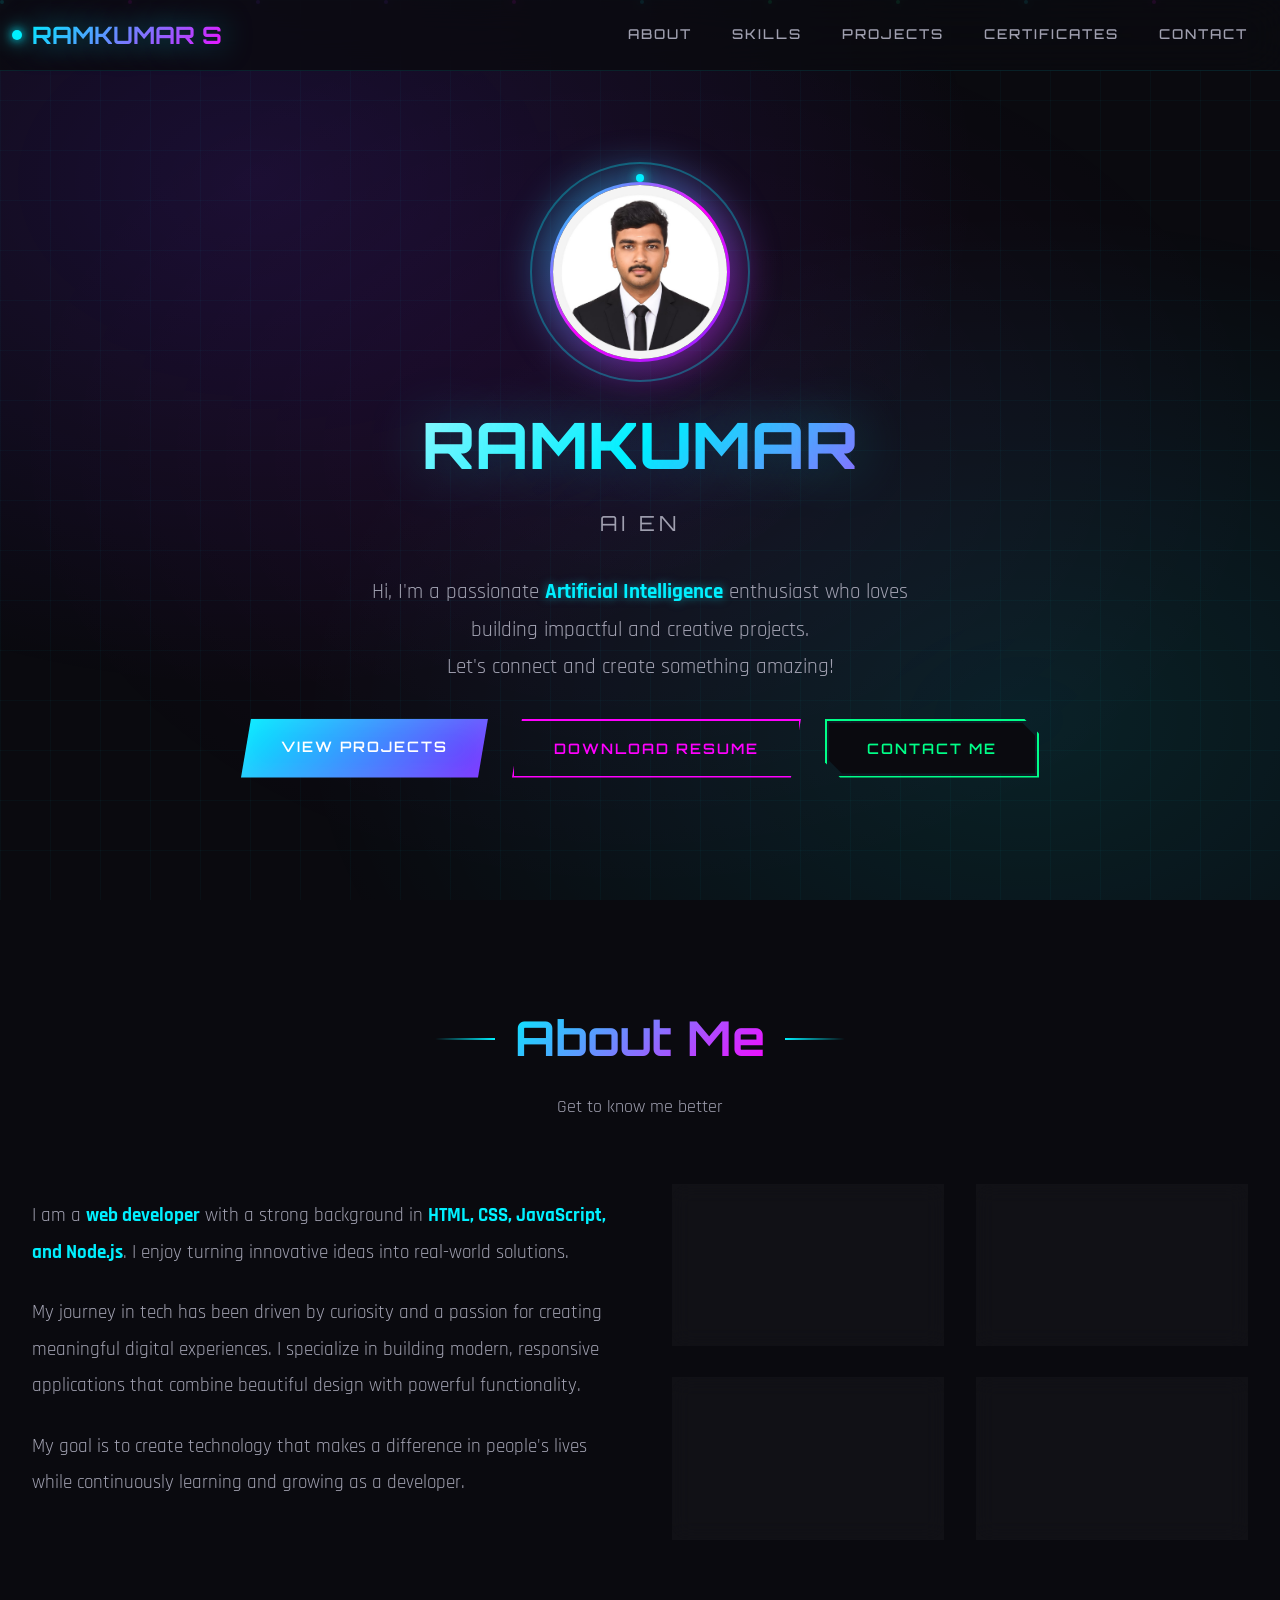
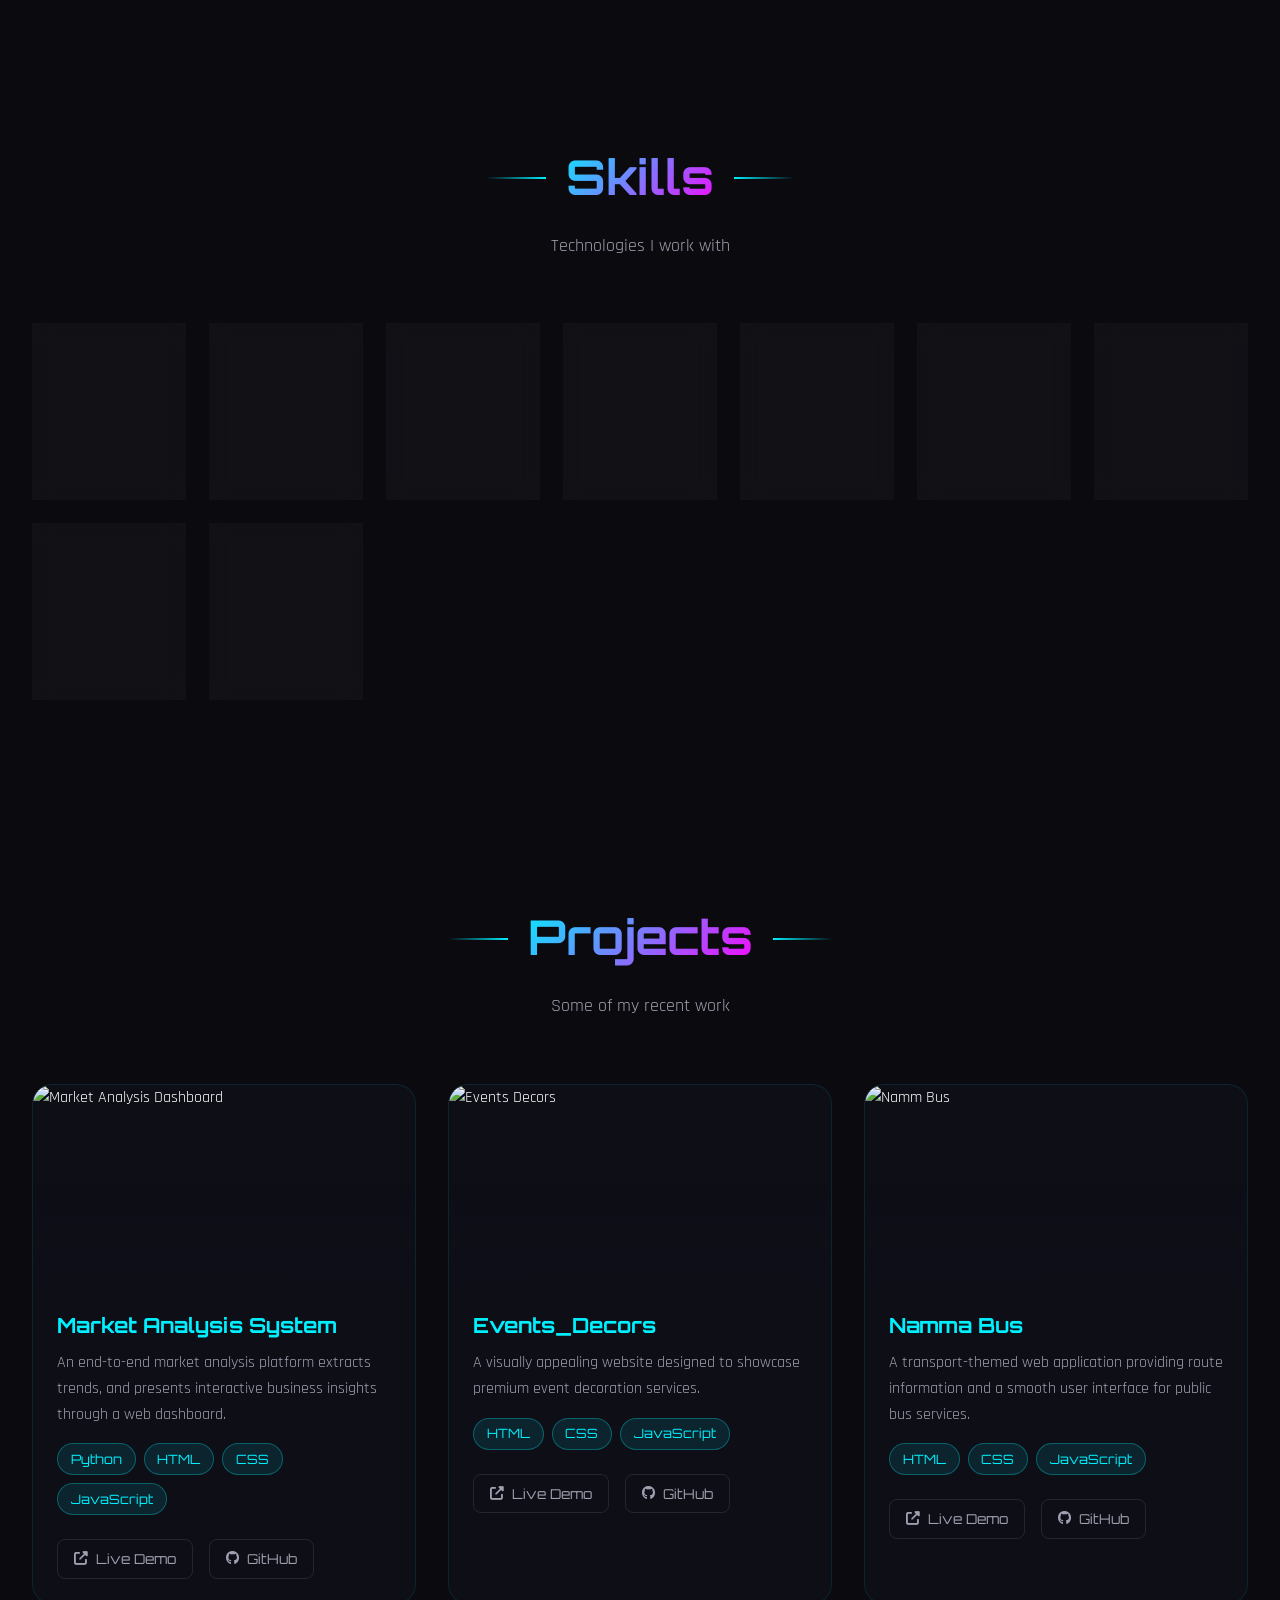
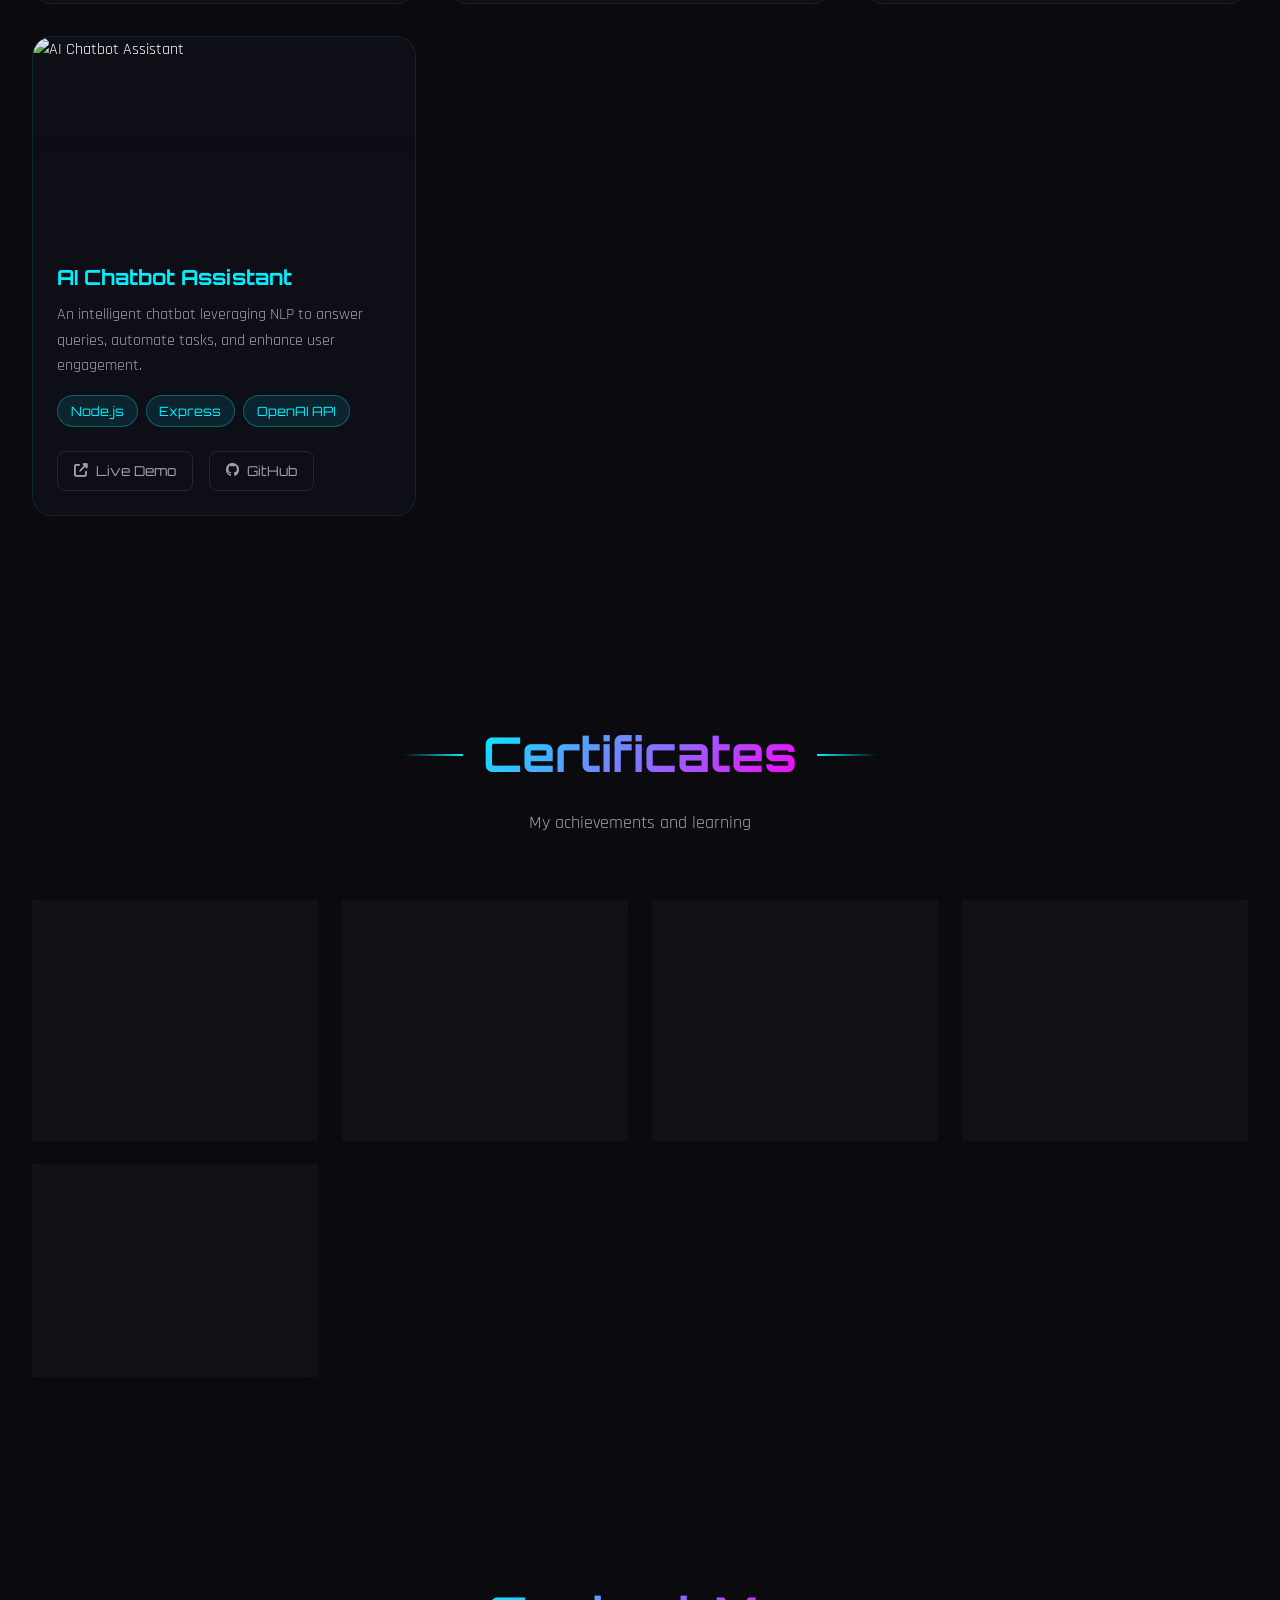
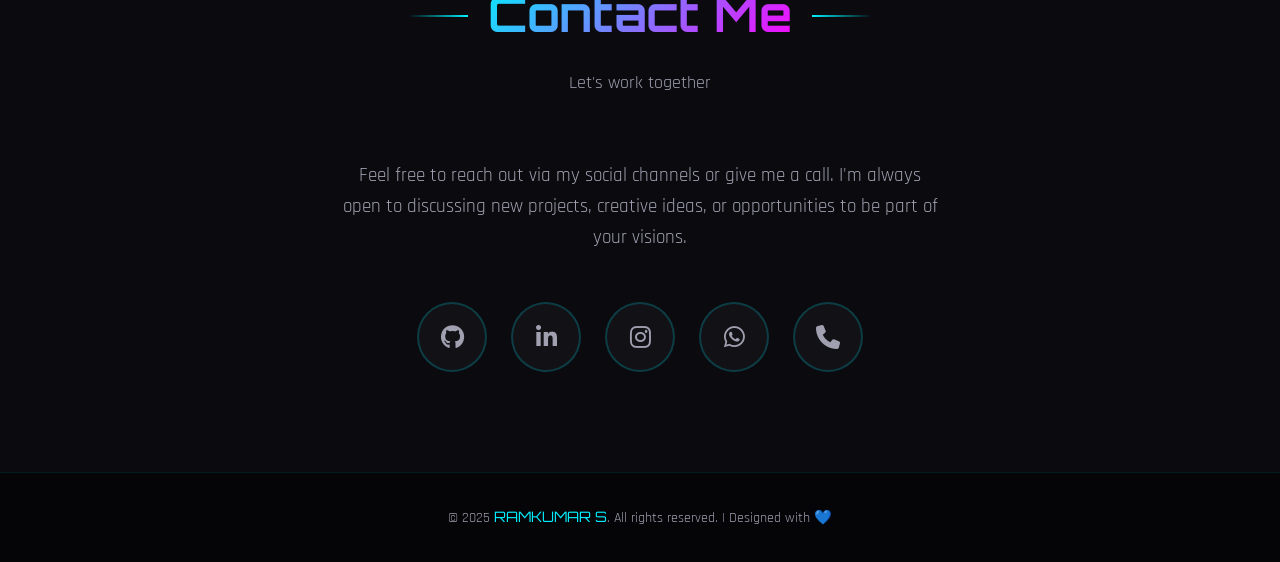
==== index.html @ 7fdef140 "Update index.html" ====
<!DOCTYPE html>
<html lang="en">
<head>
    <meta charset="UTF-8">
    <meta name="viewport" content="width=device-width, initial-scale=1">
    <title>RAMKUMAR S | Portfolio</title>
    <link rel="stylesheet" href="https://cdnjs.cloudflare.com/ajax/libs/font-awesome/6.5.0/css/all.min.css">
    <link href="https://fonts.googleapis.com/css2?family=Orbitron:wght@400;500;600;700;800;900&family=Rajdhani:wght@300;400;500;600;700&display=swap" rel="stylesheet">
    <style>
        :root {
            --primary: #00f0ff;
            --secondary: #7b2dff;
            --accent: #ff00ff;
            --neon-green: #00ff88;
            --neon-orange: #ff6b00;
            --dark-bg: #0a0a0f;
            --darker-bg: #050508;
            --card-bg: rgba(15, 15, 25, 0.8);
            --glass-bg: rgba(255, 255, 255, 0.03);
            --text-primary: #ffffff;
            --text-secondary: #a0a0b0;
            --font-display: 'Orbitron', sans-serif;
            --font-body: 'Rajdhani', sans-serif;
        }

        * {
            margin: 0;
            padding: 0;
            box-sizing: border-box;
        }

        html {
            scroll-behavior: smooth;
        }

        body {
            font-family: var(--font-body);
            background: var(--dark-bg);
            color: var(--text-primary);
            overflow-x: hidden;
            line-height: 1.6;
        }

        /* Animated Background */
        .bg-animation {
            position: fixed;
            top: 0;
            left: 0;
            width: 100%;
            height: 100%;
            z-index: -1;
            overflow: hidden;
        }

        .bg-animation::before {
            content: '';
            position: absolute;
            top: 0;
            left: 0;
            width: 100%;
            height: 100%;
            background: 
                radial-gradient(ellipse at 20% 20%, rgba(123, 45, 255, 0.15) 0%, transparent 50%),
                radial-gradient(ellipse at 80% 80%, rgba(0, 240, 255, 0.1) 0%, transparent 50%),
                radial-gradient(ellipse at 50% 50%, rgba(255, 0, 255, 0.05) 0%, transparent 70%);
        }

        /* Floating Particles */
        .particles {
            position: fixed;
            top: 0;
            left: 0;
            width: 100%;
            height: 100%;
            z-index: -1;
            pointer-events: none;
        }

        .particle {
            position: absolute;
            width: 4px;
            height: 4px;
            background: var(--primary);
            border-radius: 50%;
            box-shadow: 0 0 10px var(--primary), 0 0 20px var(--primary);
            animation: float 15s infinite;
        }

        .particle:nth-child(2) { left: 20%; animation-delay: 2s; background: var(--secondary); box-shadow: 0 0 10px var(--secondary); }
        .particle:nth-child(3) { left: 40%; animation-delay: 4s; background: var(--accent); box-shadow: 0 0 10px var(--accent); }
        .particle:nth-child(4) { left: 60%; animation-delay: 6s; background: var(--neon-green); box-shadow: 0 0 10px var(--neon-green); }
        .particle:nth-child(5) { left: 80%; animation-delay: 8s; }
        .particle:nth-child(6) { left: 10%; animation-delay: 10s; background: var(--accent); box-shadow: 0 0 10px var(--accent); }
        .particle:nth-child(7) { left: 30%; animation-delay: 12s; background: var(--secondary); box-shadow: 0 0 10px var(--secondary); }
        .particle:nth-child(8) { left: 50%; animation-delay: 14s; }
        .particle:nth-child(9) { left: 70%; animation-delay: 1s; background: var(--neon-green); box-shadow: 0 0 10px var(--neon-green); }
        .particle:nth-child(10) { left: 90%; animation-delay: 3s; background: var(--accent); box-shadow: 0 0 10px var(--accent); }

        @keyframes float {
            0%, 100% {
                transform: translateY(100vh) scale(0);
                opacity: 0;
            }
            10% {
                opacity: 1;
                transform: translateY(90vh) scale(1);
            }
            90% {
                opacity: 1;
                transform: translateY(10vh) scale(1);
            }
            100% {
                transform: translateY(-10vh) scale(0);
                opacity: 0;
            }
        }

        /* Grid Lines Background */
        .grid-lines {
            position: fixed;
            top: 0;
            left: 0;
            width: 100%;
            height: 100%;
            z-index: -1;
            background-image: 
                linear-gradient(rgba(0, 240, 255, 0.03) 1px, transparent 1px),
                linear-gradient(90deg, rgba(0, 240, 255, 0.03) 1px, transparent 1px);
            background-size: 50px 50px;
            animation: gridMove 20s linear infinite;
        }

        @keyframes gridMove {
            0% { transform: perspective(500px) rotateX(60deg) translateY(0); }
            100% { transform: perspective(500px) rotateX(60deg) translateY(50px); }
        }

        /* Header */
        header {
            position: fixed;
            top: 0;
            left: 0;
            width: 100%;
            z-index: 1000;
            backdrop-filter: blur(20px);
            background: rgba(10, 10, 15, 0.8);
            border-bottom: 1px solid rgba(0, 240, 255, 0.1);
        }

        nav {
            max-width: 1400px;
            margin: 0 auto;
            display: flex;
            justify-content: space-between;
            align-items: center;
            padding: 1rem 2rem;
        }

        .logo {
            font-family: var(--font-display);
            font-size: 1.5rem;
            font-weight: 700;
            background: linear-gradient(135deg, var(--primary), var(--accent));
            -webkit-background-clip: text;
            -webkit-text-fill-color: transparent;
            background-clip: text;
            text-shadow: 0 0 30px rgba(0, 240, 255, 0.5);
            position: relative;
        }

        .logo::before {
            content: '';
            position: absolute;
            top: 50%;
            left: -20px;
            width: 10px;
            height: 10px;
            background: var(--primary);
            border-radius: 50%;
            transform: translateY(-50%);
            box-shadow: 0 0 10px var(--primary), 0 0 20px var(--primary);
            animation: pulse 2s infinite;
        }

        @keyframes pulse {
            0%, 100% { opacity: 1; transform: translateY(-50%) scale(1); }
            50% { opacity: 0.5; transform: translateY(-50%) scale(1.2); }
        }

        nav ul {
            display: flex;
            gap: 2.5rem;
            list-style: none;
        }

        nav a {
            font-family: var(--font-display);
            text-decoration: none;
            color: var(--text-secondary);
            font-weight: 500;
            font-size: 0.85rem;
            letter-spacing: 2px;
            text-transform: uppercase;
            position: relative;
            padding: 0.5rem 0;
            transition: all 0.3s ease;
        }

        nav a::before {
            content: '';
            position: absolute;
            bottom: 0;
            left: 0;
            width: 0;
            height: 2px;
            background: linear-gradient(90deg, var(--primary), var(--accent));
            transition: width 0.3s ease;
            box-shadow: 0 0 10px var(--primary);
        }

        nav a:hover {
            color: var(--primary);
            text-shadow: 0 0 20px rgba(0, 240, 255, 0.5);
        }

        nav a:hover::before {
            width: 100%;
        }

        /* Mobile Menu */
        .menu-toggle {
            display: none;
            flex-direction: column;
            gap: 5px;
            cursor: pointer;
            z-index: 1001;
        }

        .menu-toggle span {
            width: 25px;
            height: 2px;
            background: var(--primary);
            transition: all 0.3s ease;
            box-shadow: 0 0 5px var(--primary);
        }

        /* Container */
        .container {
            max-width: 1400px;
            margin: 0 auto;
            padding: 0 2rem;
        }

        /* Hero Section */
        .hero {
            min-height: 100vh;
            display: flex;
            align-items: center;
            justify-content: center;
            text-align: center;
            padding: 120px 2rem 60px;
            position: relative;
        }

        .hero-content {
            position: relative;
            z-index: 1;
        }

        .hero-image-container {
            position: relative;
            width: 180px;
            height: 180px;
            margin: 0 auto 2rem;
        }

        .hero-image {
            width: 100%;
            height: 100%;
            border-radius: 50%;
            object-fit: cover;
            border: 3px solid transparent;
            background: linear-gradient(var(--dark-bg), var(--dark-bg)) padding-box,
                        linear-gradient(135deg, var(--primary), var(--accent), var(--secondary)) border-box;
            position: relative;
            z-index: 2;
        }

        .hero-image-glow {
            position: absolute;
            top: -10px;
            left: -10px;
            right: -10px;
            bottom: -10px;
            border-radius: 50%;
            background: linear-gradient(135deg, var(--primary), var(--accent));
            filter: blur(20px);
            opacity: 0.5;
            animation: glowPulse 3s ease-in-out infinite;
        }

        @keyframes glowPulse {
            0%, 100% { opacity: 0.3; transform: scale(1); }
            50% { opacity: 0.6; transform: scale(1.05); }
        }

        .hero-ring {
            position: absolute;
            top: -20px;
            left: -20px;
            right: -20px;
            bottom: -20px;
            border: 2px solid rgba(0, 240, 255, 0.3);
            border-radius: 50%;
            animation: rotate 10s linear infinite;
        }

        .hero-ring::before {
            content: '';
            position: absolute;
            top: 10px;
            left: 50%;
            width: 8px;
            height: 8px;
            background: var(--primary);
            border-radius: 50%;
            transform: translateX(-50%);
            box-shadow: 0 0 10px var(--primary), 0 0 20px var(--primary);
        }

        @keyframes rotate {
            from { transform: rotate(0deg); }
            to { transform: rotate(360deg); }
        }

        .hero h1 {
            font-family: var(--font-display);
            font-size: 4rem;
            font-weight: 800;
            margin-bottom: 0.5rem;
            background: linear-gradient(135deg, #fff 0%, var(--primary) 50%, var(--accent) 100%);
            -webkit-background-clip: text;
            -webkit-text-fill-color: transparent;
            background-clip: text;
            text-shadow: 0 0 60px rgba(0, 240, 255, 0.3);
            animation: textGlow 3s ease-in-out infinite;
        }

        @keyframes textGlow {
            0%, 100% { filter: brightness(1); }
            50% { filter: brightness(1.2); }
        }

        .hero-subtitle {
            font-family: var(--font-display);
            font-size: 1.2rem;
            color: var(--accent);
            letter-spacing: 4px;
            text-transform: uppercase;
            margin-bottom: 1.5rem;
        }

        .hero p {
            font-size: 1.3rem;
            color: var(--text-secondary);
            max-width: 600px;
            margin: 0 auto 2rem;
            line-height: 1.8;
        }

        .hero p b {
            color: var(--primary);
            text-shadow: 0 0 10px rgba(0, 240, 255, 0.5);
        }

        /* Futuristic Buttons */
        .btn-container {
            display: flex;
            gap: 1.5rem;
            justify-content: center;
            flex-wrap: wrap;
            margin-top: 2rem;
        }

        .btn {
            position: relative;
            padding: 1rem 2.5rem;
            font-family: var(--font-display);
            font-size: 0.9rem;
            font-weight: 600;
            letter-spacing: 2px;
            text-transform: uppercase;
            text-decoration: none;
            border: none;
            cursor: pointer;
            overflow: hidden;
            transition: all 0.3s ease;
        }

        .btn-primary {
            background: linear-gradient(135deg, var(--primary), var(--secondary));
            color: #fff;
            clip-path: polygon(10px 0, 100% 0, calc(100% - 10px) 100%, 0 100%);
            box-shadow: 0 0 30px rgba(0, 240, 255, 0.3),
                        inset 0 0 30px rgba(255, 255, 255, 0.1);
        }

        .btn-primary::before {
            content: '';
            position: absolute;
            top: 0;
            left: -100%;
            width: 100%;
            height: 100%;
            background: linear-gradient(90deg, transparent, rgba(255, 255, 255, 0.3), transparent);
            transition: left 0.5s ease;
        }

        .btn-primary:hover::before {
            left: 100%;
        }

        .btn-primary:hover {
            transform: translateY(-3px);
            box-shadow: 0 10px 40px rgba(0, 240, 255, 0.4),
                        0 0 60px rgba(123, 45, 255, 0.3);
        }

        .btn-secondary {
            background: transparent;
            color: var(--accent);
            border: 2px solid var(--accent);
            clip-path: polygon(10px 0, 100% 0, calc(100% - 10px) 100%, 0 100%);
            position: relative;
        }

        .btn-secondary::before {
            content: '';
            position: absolute;
            top: 0;
            left: 0;
            width: 0;
            height: 100%;
            background: var(--accent);
            transition: width 0.3s ease;
            z-index: -1;
        }

        .btn-secondary:hover::before {
            width: 100%;
        }

        .btn-secondary:hover {
            color: #fff;
            box-shadow: 0 0 30px rgba(255, 0, 255, 0.4);
            transform: translateY(-3px);
        }

        /* Cyberpunk Button */
        .btn-cyber {
            background: transparent;
            color: var(--neon-green);
            border: 2px solid var(--neon-green);
            position: relative;
            clip-path: polygon(0 0, calc(100% - 15px) 0, 100% 15px, 100% 100%, 15px 100%, 0 calc(100% - 15px));
        }

        .btn-cyber::before {
            content: '';
            position: absolute;
            top: 2px;
            left: 2px;
            right: 2px;
            bottom: 2px;
            background: var(--dark-bg);
            clip-path: polygon(0 0, calc(100% - 13px) 0, 100% 13px, 100% 100%, 13px 100%, 0 calc(100% - 13px));
            z-index: -1;
        }

        .btn-cyber::after {
            content: '';
            position: absolute;
            top: 0;
            left: 0;
            width: 100%;
            height: 100%;
            background: var(--neon-green);
            opacity: 0;
            transition: opacity 0.3s ease;
            z-index: -2;
        }

        .btn-cyber:hover {
            color: #000;
            text-shadow: none;
            box-shadow: 0 0 30px rgba(0, 255, 136, 0.5),
                        0 0 60px rgba(0, 255, 136, 0.3);
            transform: translateY(-3px);
        }

        .btn-cyber:hover::after {
            opacity: 1;
        }

        .btn-cyber:hover::before {
            background: var(--neon-green);
        }

        /* Section Styling */
        section {
            padding: 100px 0;
            opacity: 0;
            transform: translateY(50px);
            transition: all 0.8s ease;
        }

        section.visible {
            opacity: 1;
            transform: translateY(0);
        }

        .section-header {
            text-align: center;
            margin-bottom: 4rem;
        }

        .section-title {
            font-family: var(--font-display);
            font-size: 3rem;
            font-weight: 700;
            background: linear-gradient(135deg, var(--primary), var(--accent));
            -webkit-background-clip: text;
            -webkit-text-fill-color: transparent;
            background-clip: text;
            position: relative;
            display: inline-block;
        }

        .section-title::before,
        .section-title::after {
            content: '';
            position: absolute;
            top: 50%;
            width: 60px;
            height: 2px;
            background: linear-gradient(90deg, transparent, var(--primary));
        }

        .section-title::before {
            right: calc(100% + 20px);
        }

        .section-title::after {
            left: calc(100% + 20px);
            background: linear-gradient(90deg, var(--primary), transparent);
        }

        .section-subtitle {
            color: var(--text-secondary);
            font-size: 1.1rem;
            margin-top: 1rem;
        }

        /* About Section */
        .about-content {
            display: grid;
            grid-template-columns: 1fr 1fr;
            gap: 4rem;
            align-items: center;
        }

        .about-text p {
            font-size: 1.2rem;
            color: var(--text-secondary);
            line-height: 1.9;
            margin-bottom: 1.5rem;
        }

        .about-text b {
            color: var(--primary);
        }

        .about-stats {
            display: grid;
            grid-template-columns: repeat(2, 1fr);
            gap: 2rem;
        }

        .stat-card {
            background: var(--glass-bg);
            backdrop-filter: blur(10px);
            border: 1px solid rgba(0, 240, 255, 0.1);
            border-radius: 15px;
            padding: 2rem;
            text-align: center;
            transition: all 0.3s ease;
            position: relative;
            overflow: hidden;
        }

        .stat-card::before {
            content: '';
            position: absolute;
            top: 0;
            left: 0;
            width: 100%;
            height: 100%;
            background: linear-gradient(135deg, rgba(0, 240, 255, 0.1), transparent);
            opacity: 0;
            transition: opacity 0.3s ease;
        }

        .stat-card:hover::before {
            opacity: 1;
        }

        .stat-card:hover {
            transform: translateY(-5px);
            border-color: var(--primary);
            box-shadow: 0 10px 40px rgba(0, 240, 255, 0.2);
        }

        .stat-number {
            font-family: var(--font-display);
            font-size: 2.5rem;
            font-weight: 700;
            color: var(--primary);
            text-shadow: 0 0 20px rgba(0, 240, 255, 0.5);
        }

        .stat-label {
            color: var(--text-secondary);
            font-size: 0.9rem;
            text-transform: uppercase;
            letter-spacing: 2px;
            margin-top: 0.5rem;
        }

        /* Skills Section */
        .skills-grid {
            display: grid;
            grid-template-columns: repeat(auto-fit, minmax(150px, 1fr));
            gap: 1.5rem;
        }

        .skill-card {
            background: var(--glass-bg);
            backdrop-filter: blur(10px);
            border: 1px solid rgba(0, 240, 255, 0.1);
            border-radius: 15px;
            padding: 2rem 1rem;
            text-align: center;
            transition: all 0.3s ease;
            position: relative;
            overflow: hidden;
            cursor: pointer;
        }

        .skill-card::before {
            content: '';
            position: absolute;
            top: -50%;
            left: -50%;
            width: 200%;
            height: 200%;
            background: conic-gradient(transparent, rgba(0, 240, 255, 0.1), transparent 30%);
            animation: skillRotate 4s linear infinite;
            opacity: 0;
            transition: opacity 0.3s ease;
        }

        .skill-card:hover::before {
            opacity: 1;
        }

        @keyframes skillRotate {
            from { transform: rotate(0deg); }
            to { transform: rotate(360deg); }
        }

        .skill-card:hover {
            transform: translateY(-10px) scale(1.02);
            border-color: var(--primary);
            box-shadow: 0 20px 40px rgba(0, 240, 255, 0.2);
        }

        .skill-card i {
            font-size: 3rem;
            background: linear-gradient(135deg, var(--primary), var(--accent));
            -webkit-background-clip: text;
            -webkit-text-fill-color: transparent;
            background-clip: text;
            margin-bottom: 1rem;
            display: block;
            filter: drop-shadow(0 0 10px rgba(0, 240, 255, 0.5));
        }

        .skill-card span {
            font-family: var(--font-display);
            font-size: 0.9rem;
            color: var(--text-primary);
            letter-spacing: 1px;
        }

        .skill-bar {
            width: 100%;
            height: 4px;
            background: rgba(255, 255, 255, 0.1);
            border-radius: 2px;
            margin-top: 1rem;
            overflow: hidden;
        }

        .skill-progress {
            height: 100%;
            background: linear-gradient(90deg, var(--primary), var(--accent));
            border-radius: 2px;
            box-shadow: 0 0 10px var(--primary);
            transition: width 1s ease;
        }

        /* Projects Section */
        .projects-grid {
            display: grid;
            grid-template-columns: repeat(auto-fit, minmax(350px, 1fr));
            gap: 2rem;
        }

        .project-card {
            background: var(--card-bg);
            border: 1px solid rgba(0, 240, 255, 0.1);
            border-radius: 20px;
            overflow: hidden;
            transition: all 0.4s ease;
            position: relative;
        }

        .project-card::before {
            content: '';
            position: absolute;
            top: 0;
            left: 0;
            width: 100%;
            height: 100%;
            background: linear-gradient(135deg, rgba(0, 240, 255, 0.1), transparent, rgba(255, 0, 255, 0.1));
            opacity: 0;
            transition: opacity 0.3s ease;
            z-index: 1;
            pointer-events: none;
        }

        .project-card:hover::before {
            opacity: 1;
        }

        .project-card:hover {
            transform: translateY(-10px);
            border-color: var(--primary);
            box-shadow: 0 20px 60px rgba(0, 240, 255, 0.2),
                        0 0 100px rgba(0, 240, 255, 0.1);
        }

        .project-image {
            position: relative;
            height: 200px;
            overflow: hidden;
        }

        .project-image img {
            width: 100%;
            height: 100%;
            object-fit: cover;
            transition: transform 0.5s ease;
        }

        .project-card:hover .project-image img {
            transform: scale(1.1);
        }

        .project-image::after {
            content: '';
            position: absolute;
            bottom: 0;
            left: 0;
            width: 100%;
            height: 50%;
            background: linear-gradient(to top, var(--card-bg), transparent);
        }

        .project-content {
            padding: 1.5rem;
            position: relative;
            z-index: 2;
        }

        .project-title {
            font-family: var(--font-display);
            font-size: 1.3rem;
            color: var(--primary);
            margin-bottom: 0.5rem;
        }

        .project-desc {
            color: var(--text-secondary);
            font-size: 1rem;
            margin-bottom: 1rem;
            line-height: 1.6;
        }

        .project-tech {
            display: flex;
            gap: 0.5rem;
            flex-wrap: wrap;
            margin-bottom: 1.5rem;
        }

        .project-tech span {
            background: rgba(0, 240, 255, 0.1);
            border: 1px solid rgba(0, 240, 255, 0.3);
            color: var(--primary);
            padding: 0.3rem 0.8rem;
            border-radius: 20px;
            font-size: 0.8rem;
            font-family: var(--font-display);
        }

        .project-links {
            display: flex;
            gap: 1rem;
        }

        .project-links a {
            display: flex;
            align-items: center;
            gap: 0.5rem;
            color: var(--text-secondary);
            text-decoration: none;
            font-family: var(--font-display);
            font-size: 0.85rem;
            padding: 0.5rem 1rem;
            border: 1px solid rgba(255, 255, 255, 0.1);
            border-radius: 8px;
            transition: all 0.3s ease;
        }

        .project-links a:hover {
            color: var(--primary);
            border-color: var(--primary);
            background: rgba(0, 240, 255, 0.1);
            box-shadow: 0 0 20px rgba(0, 240, 255, 0.2);
        }

        /* Certificates Section */
        .certificates-grid {
            display: grid;
            grid-template-columns: repeat(auto-fit, minmax(280px, 1fr));
            gap: 1.5rem;
        }

        .certificate-card {
            background: var(--glass-bg);
            backdrop-filter: blur(10px);
            border: 1px solid rgba(0, 240, 255, 0.1);
            border-radius: 15px;
            padding: 2rem;
            text-align: center;
            transition: all 0.3s ease;
            position: relative;
            overflow: hidden;
        }

        .certificate-card::before {
            content: '';
            position: absolute;
            top: 0;
            left: -100%;
            width: 100%;
            height: 100%;
            background: linear-gradient(90deg, transparent, rgba(0, 240, 255, 0.1), transparent);
            transition: left 0.5s ease;
        }

        .certificate-card:hover::before {
            left: 100%;
        }

        .certificate-card:hover {
            transform: translateY(-5px);
            border-color: var(--accent);
            box-shadow: 0 10px 40px rgba(255, 0, 255, 0.2);
        }

        .certificate-icon {
            width: 60px;
            height: 60px;
            background: linear-gradient(135deg, var(--primary), var(--accent));
            border-radius: 50%;
            display: flex;
            align-items: center;
            justify-content: center;
            margin: 0 auto 1rem;
            box-shadow: 0 0 30px rgba(0, 240, 255, 0.3);
        }

        .certificate-icon i {
            font-size: 1.5rem;
            color: #fff;
        }

        .certificate-card h3 {
            font-family: var(--font-display);
            font-size: 1.1rem;
            color: var(--text-primary);
            margin-bottom: 1rem;
        }

        .certificate-card a {
            color: var(--accent);
            text-decoration: none;
            font-family: var(--font-display);
            font-size: 0.85rem;
            letter-spacing: 1px;
            display: inline-flex;
            align-items: center;
            gap: 0.5rem;
            transition: all 0.3s ease;
        }

        .certificate-card a:hover {
            color: var(--primary);
            text-shadow: 0 0 10px rgba(0, 240, 255, 0.5);
        }

        /* Contact Section */
        .contact-content {
            text-align: center;
            max-width: 600px;
            margin: 0 auto;
        }

        .contact-content p {
            color: var(--text-secondary);
            font-size: 1.2rem;
            margin-bottom: 3rem;
        }

        .social-links {
            display: flex;
            justify-content: center;
            gap: 1.5rem;
            flex-wrap: wrap;
        }

        .social-link {
            width: 70px;
            height: 70px;
            border-radius: 50%;
            display: flex;
            align-items: center;
            justify-content: center;
            background: var(--glass-bg);
            border: 2px solid rgba(0, 240, 255, 0.2);
            color: var(--text-secondary);
            font-size: 1.5rem;
            text-decoration: none;
            transition: all 0.3s ease;
            position: relative;
            overflow: hidden;
        }

        .social-link::before {
            content: '';
            position: absolute;
            top: 50%;
            left: 50%;
            width: 0;
            height: 0;
            background: var(--primary);
            border-radius: 50%;
            transform: translate(-50%, -50%);
            transition: all 0.3s ease;
            z-index: -1;
        }

        .social-link:hover::before {
            width: 100%;
            height: 100%;
        }

        .social-link:hover {
            color: #fff;
            border-color: var(--primary);
            transform: translateY(-5px) scale(1.1);
            box-shadow: 0 10px 40px rgba(0, 240, 255, 0.4);
        }

        /* Specific social hover colors */
        .social-link[title="GitHub"]:hover {
            --primary: #6e5494;
        }

        .social-link[title="LinkedIn"]:hover {
            --primary: #0077b5;
        }

        .social-link[title="Instagram"]:hover {
            --primary: #e4405f;
        }

        .social-link[title="WhatsApp"]:hover {
            --primary: #25d366;
        }

        .social-link[title="Mobile"]:hover {
            --primary: #00f0ff;
        }

        /* Footer */
        footer {
            background: var(--darker-bg);
            border-top: 1px solid rgba(0, 240, 255, 0.1);
            padding: 2rem;
            text-align: center;
        }

        footer p {
            color: var(--text-secondary);
            font-size: 0.9rem;
        }

        footer span {
            color: var(--primary);
            font-family: var(--font-display);
        }

        /* Scrollbar */
        ::-webkit-scrollbar {
            width: 8px;
        }

        ::-webkit-scrollbar-track {
            background: var(--darker-bg);
        }

        ::-webkit-scrollbar-thumb {
            background: linear-gradient(var(--primary), var(--accent));
            border-radius: 4px;
        }

        /* Responsive */
        @media (max-width: 1024px) {
            .about-content {
                grid-template-columns: 1fr;
                gap: 2rem;
            }

            .hero h1 {
                font-size: 3rem;
            }
        }

        @media (max-width: 768px) {
            nav ul {
                position: fixed;
                top: 0;
                right: -100%;
                width: 70%;
                height: 100vh;
                background: rgba(10, 10, 15, 0.98);
                backdrop-filter: blur(20px);
                flex-direction: column;
                justify-content: center;
                align-items: center;
                gap: 2rem;
                transition: right 0.3s ease;
                border-left: 1px solid rgba(0, 240, 255, 0.1);
            }

            nav ul.active {
                right: 0;
            }

            .menu-toggle {
                display: flex;
            }

            .hero h1 {
                font-size: 2.5rem;
            }

            .hero-subtitle {
                font-size: 1rem;
                letter-spacing: 2px;
            }

            .section-title {
                font-size: 2rem;
            }

            .section-title::before,
            .section-title::after {
                display: none;
            }

            .btn-container {
                flex-direction: column;
                align-items: center;
            }

            .projects-grid {
                grid-template-columns: 1fr;
            }
        }

        /* Loading Animation */
        .loader {
            position: fixed;
            top: 0;
            left: 0;
            width: 100%;
            height: 100%;
            background: var(--dark-bg);
            display: flex;
            align-items: center;
            justify-content: center;
            z-index: 9999;
            transition: opacity 0.5s ease, visibility 0.5s ease;
        }

        .loader.hidden {
            opacity: 0;
            visibility: hidden;
        }

        .loader-content {
            text-align: center;
        }

        .loader-ring {
            width: 80px;
            height: 80px;
            border: 3px solid rgba(0, 240, 255, 0.1);
            border-top-color: var(--primary);
            border-radius: 50%;
            animation: spin 1s linear infinite;
            margin: 0 auto 1rem;
        }

        @keyframes spin {
            to { transform: rotate(360deg); }
        }

        .loader-text {
            font-family: var(--font-display);
            color: var(--primary);
            font-size: 1rem;
            letter-spacing: 3px;
        }
    </style>
</head>
<body>
    <!-- Loader -->
    <div class="loader">
        <div class="loader-content">
            <div class="loader-ring"></div>
            <div class="loader-text">LOADING...</div>
        </div>
    </div>

    <!-- Background Animation -->
    <div class="bg-animation"></div>
    <div class="grid-lines"></div>
    <div class="particles">
        <div class="particle"></div>
        <div class="particle"></div>
        <div class="particle"></div>
        <div class="particle"></div>
        <div class="particle"></div>
        <div class="particle"></div>
        <div class="particle"></div>
        <div class="particle"></div>
        <div class="particle"></div>
        <div class="particle"></div>
    </div>

    <!-- Header -->
    <header>
        <nav>
            <span class="logo">RAMKUMAR S</span>
            <div class="menu-toggle" id="menuToggle">
                <span></span>
                <span></span>
                <span></span>
            </div>
            <ul id="navMenu">
                <li><a href="#about">About</a></li>
                <li><a href="#skills">Skills</a></li>
                <li><a href="#projects">Projects</a></li>
                <li><a href="#certificates">Certificates</a></li>
                <li><a href="#contact">Contact</a></li>
            </ul>
        </nav>
    </header>

    <main>
        <!-- Hero Section -->
        <section class="hero visible">
            <div class="hero-content">
                <div class="hero-image-container">
                    <div class="hero-image-glow"></div>
                    <div class="hero-ring"></div>
                    <img src="./WhatsApp Image 2025-08-14 at 14.15.30_de11479d.jpg" alt="Ramkumar S" class="hero-image">
                </div>
                <h1>RAMKUMAR</h1>
                <p class="hero-subtitle">AI Enthusiast & Web Developer</p>
                <p>Hi, I'm a passionate <b>Artificial Intelligence</b> enthusiast who loves building impactful and creative projects.<br>Let's connect and create something amazing!</p>
                <div class="btn-container">
                    <a href="#projects" class="btn btn-primary">View Projects</a>
                    <a href="./data.pdf" class="btn btn-secondary">Download Resume</a>
                    <a href="#contact" class="btn btn-cyber">Contact Me</a>
                </div>
            </div>
        </section>

        <div class="container">
            <!-- About Section -->
            <section id="about">
                <div class="section-header">
                    <h2 class="section-title">About Me</h2>
                    <p class="section-subtitle">Get to know me better</p>
                </div>
                <div class="about-content">
                    <div class="about-text">
                        <p>I am a <b>web developer</b> with a strong background in <b>HTML, CSS, JavaScript, and Node.js</b>. I enjoy turning innovative ideas into real-world solutions.</p>
                        <p>My journey in tech has been driven by curiosity and a passion for creating meaningful digital experiences. I specialize in building modern, responsive applications that combine beautiful design with powerful functionality.</p>
                        <p>My goal is to create technology that makes a difference in people's lives while continuously learning and growing as a developer.</p>
                    </div>
                    <div class="about-stats">
                        <div class="stat-card">
                            <div class="stat-number">3+</div>
                            <div class="stat-label">Projects</div>
                        </div>
                        <div class="stat-card">
                            <div class="stat-number">5+</div>
                            <div class="stat-label">Certificates</div>
                        </div>
                        <div class="stat-card">
                            <div class="stat-number">9+</div>
                            <div class="stat-label">Skills</div>
                        </div>
                        <div class="stat-card">
                            <div class="stat-number">∞</div>
                            <div class="stat-label">Learning</div>
                        </div>
                    </div>
                </div>
            </section>

            <!-- Skills Section -->
            <section id="skills">
                <div class="section-header">
                    <h2 class="section-title">Skills</h2>
                    <p class="section-subtitle">Technologies I work with</p>
                </div>
                <div class="skills-grid">
                    <div class="skill-card">
                        <i class="fab fa-js-square"></i>
                        <span>JavaScript</span>
                        <div class="skill-bar"><div class="skill-progress" style="width: 85%;"></div></div>
                    </div>
                    <div class="skill-card">
                        <i class="fab fa-html5"></i>
                        <span>HTML5</span>
                        <div class="skill-bar"><div class="skill-progress" style="width: 95%;"></div></div>
                    </div>
                    <div class="skill-card">
                        <i class="fab fa-css3-alt"></i>
                        <span>CSS3</span>
                        <div class="skill-bar"><div class="skill-progress" style="width: 90%;"></div></div>
                    </div>
                    <div class="skill-card">
                        <i class="fab fa-react"></i>
                        <span>React</span>
                        <div class="skill-bar"><div class="skill-progress" style="width: 75%;"></div></div>
                    </div>
                    <div class="skill-card">
                        <i class="fab fa-node-js"></i>
                        <span>Node.js</span>
                        <div class="skill-bar"><div class="skill-progress" style="width: 80%;"></div></div>
                    </div>
                    <div class="skill-card">
                        <i class="fab fa-python"></i>
                        <span>Python</span>
                        <div class="skill-bar"><div class="skill-progress" style="width: 85%;"></div></div>
                    </div>
                    <div class="skill-card">
                        <i class="fas fa-database"></i>
                        <span>SQL</span>
                        <div class="skill-bar"><div class="skill-progress" style="width: 70%;"></div></div>
                    </div>
                    <div class="skill-card">
                        <i class="fas fa-code"></i>
                        <span>C++</span>
                        <div class="skill-bar"><div class="skill-progress" style="width: 75%;"></div></div>
                    </div>
                    <div class="skill-card">
                        <i class="fab fa-github"></i>
                        <span>GitHub</span>
                        <div class="skill-bar"><div class="skill-progress" style="width: 88%;"></div></div>
                    </div>
                </div>
            </section>

            <!-- Projects Section -->
<section id="projects">
    <div class="section-header">
        <h2 class="section-title">Projects</h2>
        <p class="section-subtitle">Some of my recent work</p>
    </div>

    <div class="projects-grid">

        <!-- Project 1 : Market Analysis -->
        <div class="project-card">
            <div class="project-image">
                <img src="https://images.unsplash.com/photo-1551288049-bebda4e38f71?fit=crop&w=600&q=80"
                     alt="Market Analysis Dashboard">
            </div>
            <div class="project-content">
                <h3 class="project-title">Market Analysis System</h3>
                <p class="project-desc">
                    An end-to-end market analysis platform 
                    extracts trends, and presents interactive business insights through a web dashboard.
                </p>
                <div class="project-tech">
                    <span>Python</span>
                    <span>HTML</span>
                    <span>CSS</span>
                    <span>JavaScript</span>
                </div>
                <div class="project-links">
                    <a href="https://market-analysis-demo.vercel.app/" target="_blank">
                        <i class="fas fa-external-link-alt"></i> Live Demo
                    </a>
                    <a href="https://github.com/yourusername/Market-Analysis" target="_blank">
                        <i class="fab fa-github"></i> GitHub
                    </a>
                </div>
            </div>
        </div>

        <!-- Project 2 : Events Decors -->
        <div class="project-card">
            <div class="project-image">
                <img src="https://encrypted-tbn0.gstatic.com/images?q=tbn:ANd9GcTXTaAV5WNvwH5bE5xKmNLCCLf5lELWy9eMfg&s"
                     alt="Events Decors">
            </div>
            <div class="project-content">
                <h3 class="project-title">Events_Decors</h3>
                <p class="project-desc">
                    A visually appealing website designed to showcase premium event decoration services.
                </p>
                <div class="project-tech">
                    <span>HTML</span>
                    <span>CSS</span>
                    <span>JavaScript</span>
                </div>
                <div class="project-links">
                    <a href="https://events-decors-8jzd.vercel.app/" target="_blank">
                        <i class="fas fa-external-link-alt"></i> Live Demo
                    </a>
                    <a href="https://github.com/RAMKUMARSUDHA/EVENTS-DECORS" target="_blank">
                        <i class="fab fa-github"></i> GitHub
                    </a>
                </div>
            </div>
        </div>

        <!-- Project 3 : Namm Bus -->
        <div class="project-card">
            <div class="project-image">
                <img src="https://encrypted-tbn0.gstatic.com/images?q=tbn:ANd9GcT1Z1pdYP1sDUKN6IIdNerMuJ6i_9LpR3dQXg&s"
                     alt="Namm Bus">
            </div>
            <div class="project-content">
                <h3 class="project-title">Namma Bus</h3>
                <p class="project-desc">
                    A transport-themed web application providing route information and
                    a smooth user interface for public bus services.
                </p>
                <div class="project-tech">
                    <span>HTML</span>
                    <span>CSS</span>
                    <span>JavaScript</span>
                </div>
                <div class="project-links">
                    <a href="https://naughty-55.vercel.app/" target="_blank">
                        <i class="fas fa-external-link-alt"></i> Live Demo
                    </a>
                    <a href="https://github.com/RAMKUMARSUDHA/naughty-55" target="_blank">
                        <i class="fab fa-github"></i> GitHub
                    </a>
                </div>
            </div>
        </div>

        <!-- Project 4 : AI Chatbot -->
        <div class="project-card">
            <div class="project-image">
                <img src="https://images.unsplash.com/photo-1453928582365-b6ad33cbcf64?fit=crop&w=600&q=80"
                     alt="AI Chatbot Assistant">
            </div>
            <div class="project-content">
                <h3 class="project-title">AI Chatbot Assistant</h3>
                <p class="project-desc">
                    An intelligent chatbot leveraging NLP to answer queries,
                    automate tasks, and enhance user engagement.
                </p>
                <div class="project-tech">
                    <span>Node.js</span>
                    <span>Express</span>
                    <span>OpenAI API</span>
                </div>
                <div class="project-links">
                    <a href="https://ai-chatbot-0dcv.onrender.com/" target="_blank">
                        <i class="fas fa-external-link-alt"></i> Live Demo
                    </a>
                    <a href="https://github.com/RAMKUMARSUDHA/Chatbot" target="_blank">
                        <i class="fab fa-github"></i> GitHub
                    </a>
                </div>
            </div>
        </div>

    </div>
</section>


            <!-- Certificates Section -->
            <section id="certificates">
                <div class="section-header">
                    <h2 class="section-title">Certificates</h2>
                    <p class="section-subtitle">My achievements and learning</p>
                </div>
                <div class="certificates-grid">
                    <div class="certificate-card">
                        <div class="certificate-icon">
                            <i class="fas fa-certificate"></i>
                        </div>
                        <h3>Data Analytics With Generative AI</h3>
                        <a href="./Certificate1.jpg" target="_blank">
                            View Certificate <i class="fas fa-arrow-right"></i>
                        </a>
                    </div>
                    <div class="certificate-card">
                        <div class="certificate-icon">
                            <i class="fas fa-robot"></i>
                        </div>
                        <h3>AI Agent</h3>
                        <a href="./Certificate2.jpg" target="_blank">
                            View Certificate <i class="fas fa-arrow-right"></i>
                        </a>
                    </div>
                    <div class="certificate-card">
                        <div class="certificate-icon">
                            <i class="fas fa-chart-bar"></i>
                        </div>
                        <h3>PowerBI Certificate</h3>
                        <a href="./Certificate3.jpg" target="_blank">
                            View Certificate <i class="fas fa-arrow-right"></i>
                        </a>
                    </div>
                    <div class="certificate-card">
                        <div class="certificate-icon">
                            <i class="fas fa-brain"></i>
                        </div>
                        <h3>Generative AI</h3>
                        <a href="./Certificate4.jpg" target="_blank">
                            View Certificate <i class="fas fa-arrow-right"></i>
                        </a>
                    </div>
                    <div class="certificate-card">
                        <div class="certificate-icon">
                            <i class="fas fa-code"></i>
                        </div>
                        <h3>GoLang Framework</h3>
                        <a href="./Certificate5.jpg" target="_blank">
                            View Certificate <i class="fas fa-arrow-right"></i>
                        </a>
                    </div>
                </div>
            </section>

            <!-- Contact Section -->
            <section id="contact">
                <div class="section-header">
                    <h2 class="section-title">Contact Me</h2>
                    <p class="section-subtitle">Let's work together</p>
                </div>
                <div class="contact-content">
                    <p>Feel free to reach out via my social channels or give me a call. I'm always open to discussing new projects, creative ideas, or opportunities to be part of your visions.</p>
                    <div class="social-links">
                        <a href="https://github.com/" target="_blank" class="social-link" title="GitHub">
                            <i class="fab fa-github"></i>
                        </a>
                        <a href="https://linkedin.com/" target="_blank" class="social-link" title="LinkedIn">
                            <i class="fab fa-linkedin-in"></i>
                        </a>
                        <a href="https://instagram.com/_itz_me_406" target="_blank" class="social-link" title="Instagram">
                            <i class="fab fa-instagram"></i>
                        </a>
                        <a href="https://wa.me/7418519493" target="_blank" class="social-link" title="WhatsApp">
                            <i class="fab fa-whatsapp"></i>
                        </a>
                        <a href="tel:7418519493" class="social-link" title="Mobile">
                            <i class="fas fa-phone"></i>
                        </a>
                    </div>
                </div>
            </section>
        </div>
    </main>

    <!-- Footer -->
    <footer>
        <p>&copy; 2025 <span>RAMKUMAR S</span>. All rights reserved. | Designed with 💙</p>
    </footer>

    <script>
        // Loader
        window.addEventListener('load', () => {
            setTimeout(() => {
                document.querySelector('.loader').classList.add('hidden');
            }, 1500);
        });

        // Mobile Menu Toggle
        const menuToggle = document.getElementById('menuToggle');
        const navMenu = document.getElementById('navMenu');

        menuToggle.addEventListener('click', () => {
            navMenu.classList.toggle('active');
            menuToggle.classList.toggle('active');
        });

        // Close menu when clicking a link
        document.querySelectorAll('nav a').forEach(link => {
            link.addEventListener('click', () => {
                navMenu.classList.remove('active');
                menuToggle.classList.remove('active');
            });
        });

        // Reveal on scroll
        const revealSections = document.querySelectorAll('section');
        
        const revealOnScroll = () => {
            revealSections.forEach(sec => {
                const top = sec.getBoundingClientRect().top;
                const windowHeight = window.innerHeight;
                
                if (top < windowHeight - 100) {
                    sec.classList.add('visible');
                }
            });
        };

        window.addEventListener('scroll', revealOnScroll);
        window.addEventListener('load', revealOnScroll);

        // Animate skill bars on scroll
        const skillCards = document.querySelectorAll('.skill-card');
        
        const animateSkills = () => {
            skillCards.forEach(card => {
                const top = card.getBoundingClientRect().top;
                const progress = card.querySelector('.skill-progress');
                
                if (top < window.innerHeight - 50) {
                    const width = progress.style.width;
                    progress.style.width = '0';
                    setTimeout(() => {
                        progress.style.width = width;
                    }, 100);
                }
            });
        };

        let skillsAnimated = false;
        window.addEventListener('scroll', () => {
            if (!skillsAnimated) {
                const skillsSection = document.getElementById('skills');
                const top = skillsSection.getBoundingClientRect().top;
                
                if (top < window.innerHeight - 100) {
                    animateSkills();
                    skillsAnimated = true;
                }
            }
        });

        // Parallax effect for particles
        document.addEventListener('mousemove', (e) => {
            const particles = document.querySelectorAll('.particle');
            const x = e.clientX / window.innerWidth;
            const y = e.clientY / window.innerHeight;
            
            particles.forEach((particle, index) => {
                const speed = (index + 1) * 0.5;
                particle.style.transform = `translate(${x * speed * 20}px, ${y * speed * 20}px)`;
            });
        });

        // Smooth scroll for navigation
        document.querySelectorAll('a[href^="#"]').forEach(anchor => {
            anchor.addEventListener('click', function(e) {
                e.preventDefault();
                const target = document.querySelector(this.getAttribute('href'));
                if (target) {
                    target.scrollIntoView({
                        behavior: 'smooth',
                        block: 'start'
                    });
                }
            });
        });

        // Header background on scroll
        const header = document.querySelector('header');
        
        window.addEventListener('scroll', () => {
            if (window.scrollY > 50) {
                header.style.background = 'rgba(10, 10, 15, 0.95)';
            } else {
                header.style.background = 'rgba(10, 10, 15, 0.8)';
            }
        });

        // Typing effect for subtitle (optional enhancement)
        const subtitle = document.querySelector('.hero-subtitle');
        const text = subtitle.textContent;
        subtitle.textContent = '';
        
        setTimeout(() => {
            let i = 0;
            const typeWriter = () => {
                if (i < text.length) {
                    subtitle.textContent += text.charAt(i);
                    i++;
                    setTimeout(typeWriter, 50);
                }
            };
            typeWriter();
        }, 2000);
    </script>
</body>
</html>
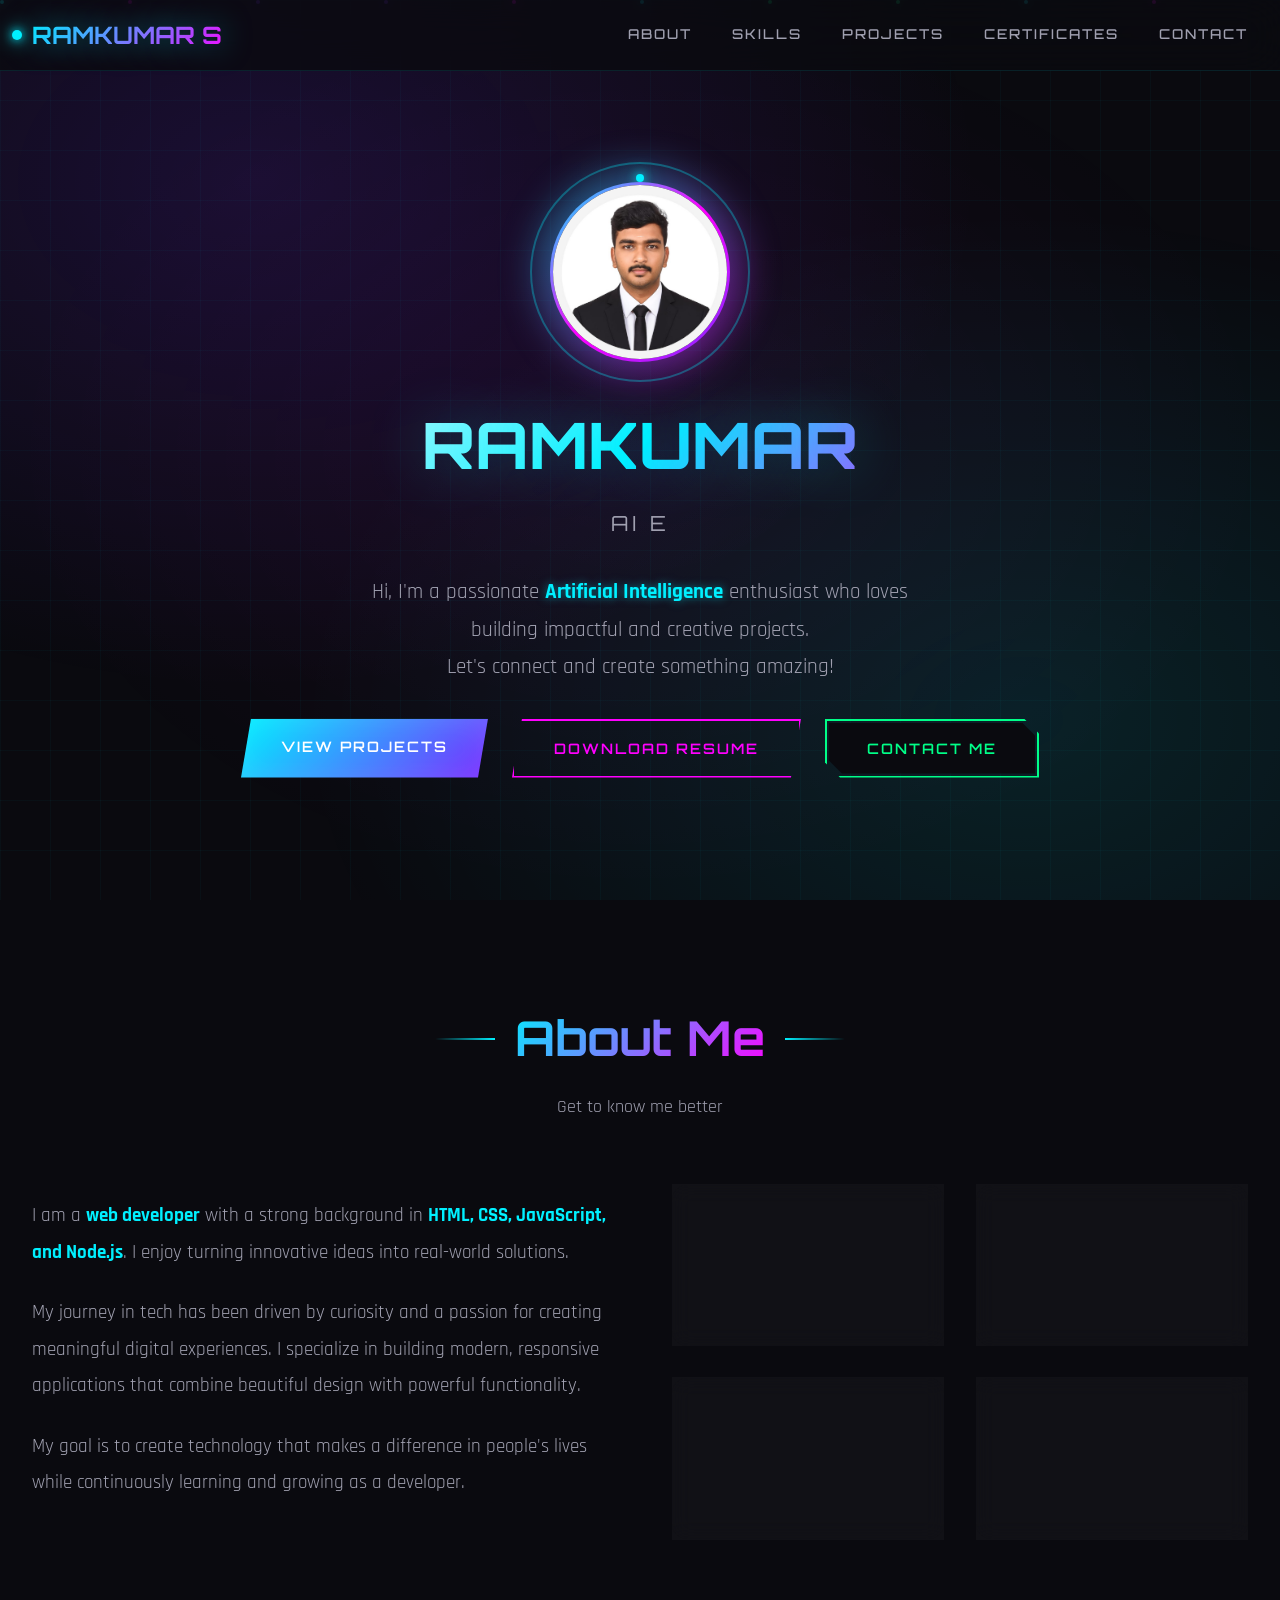
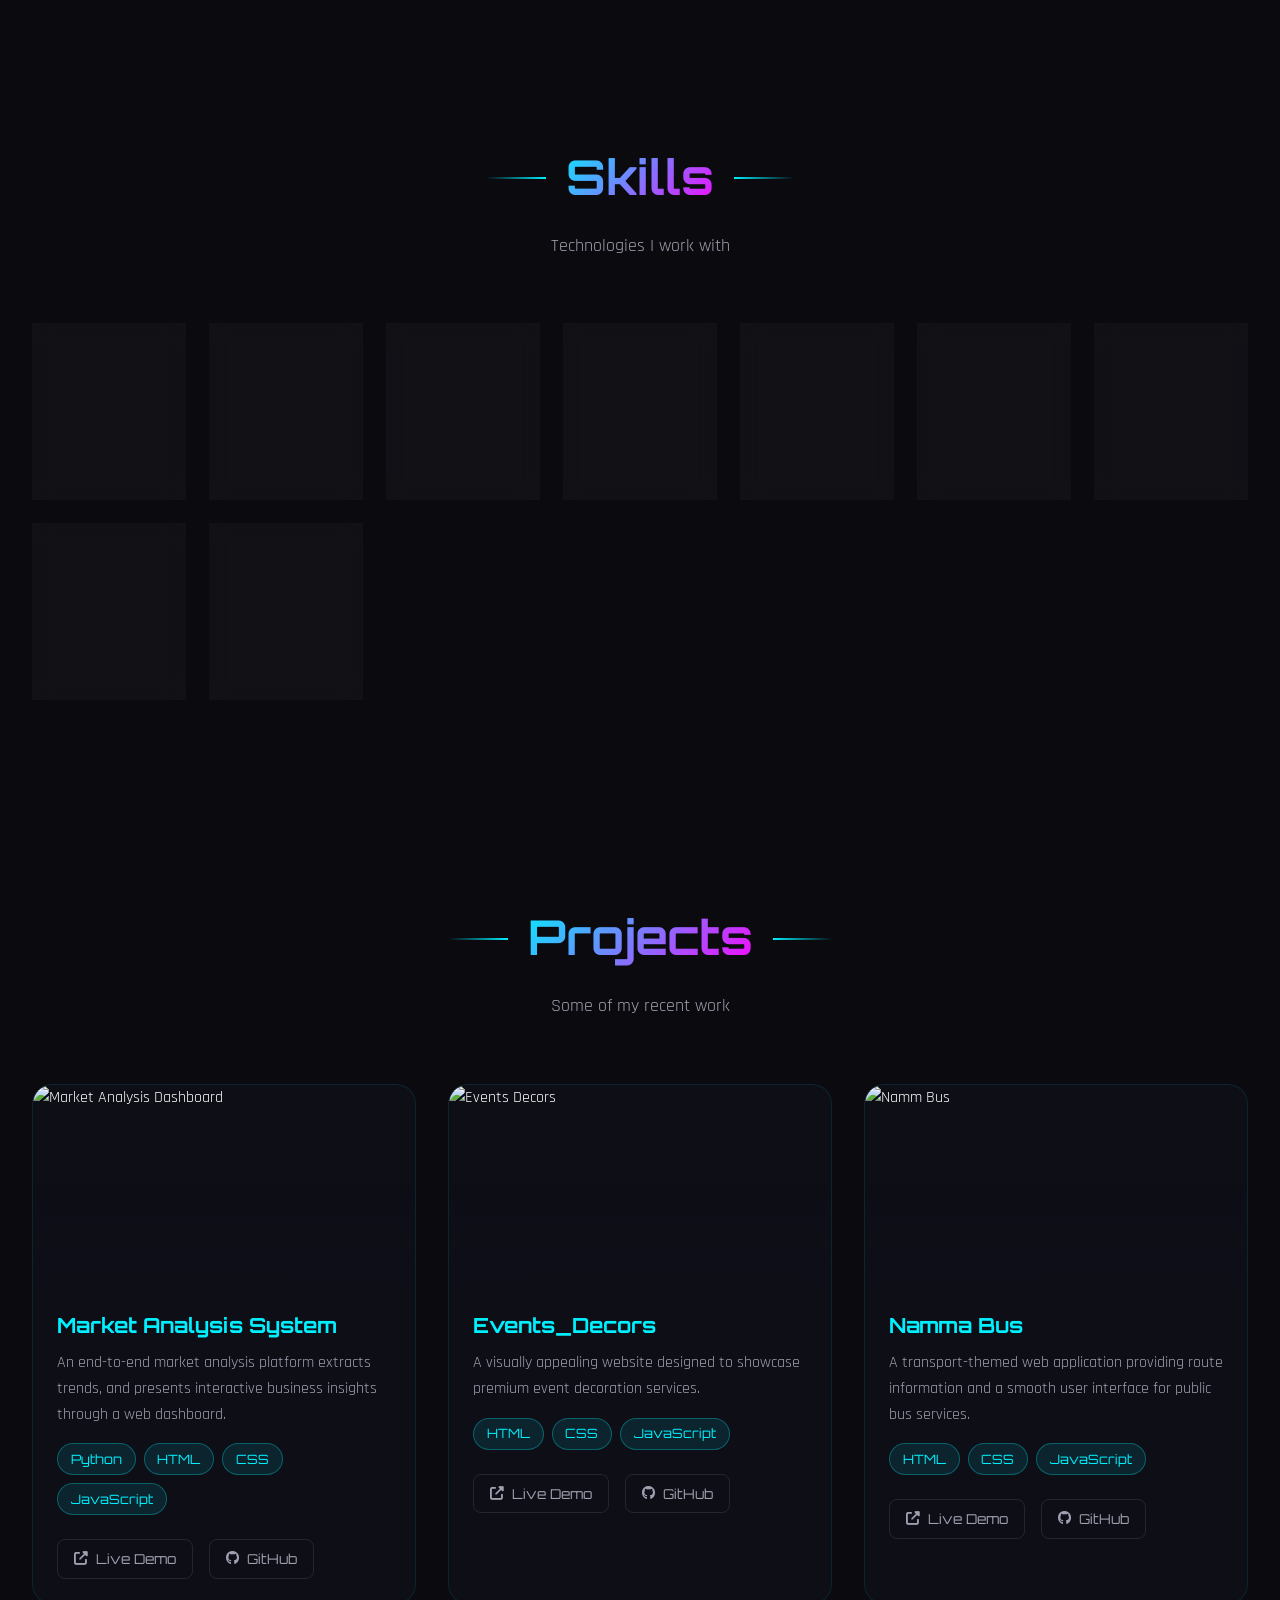
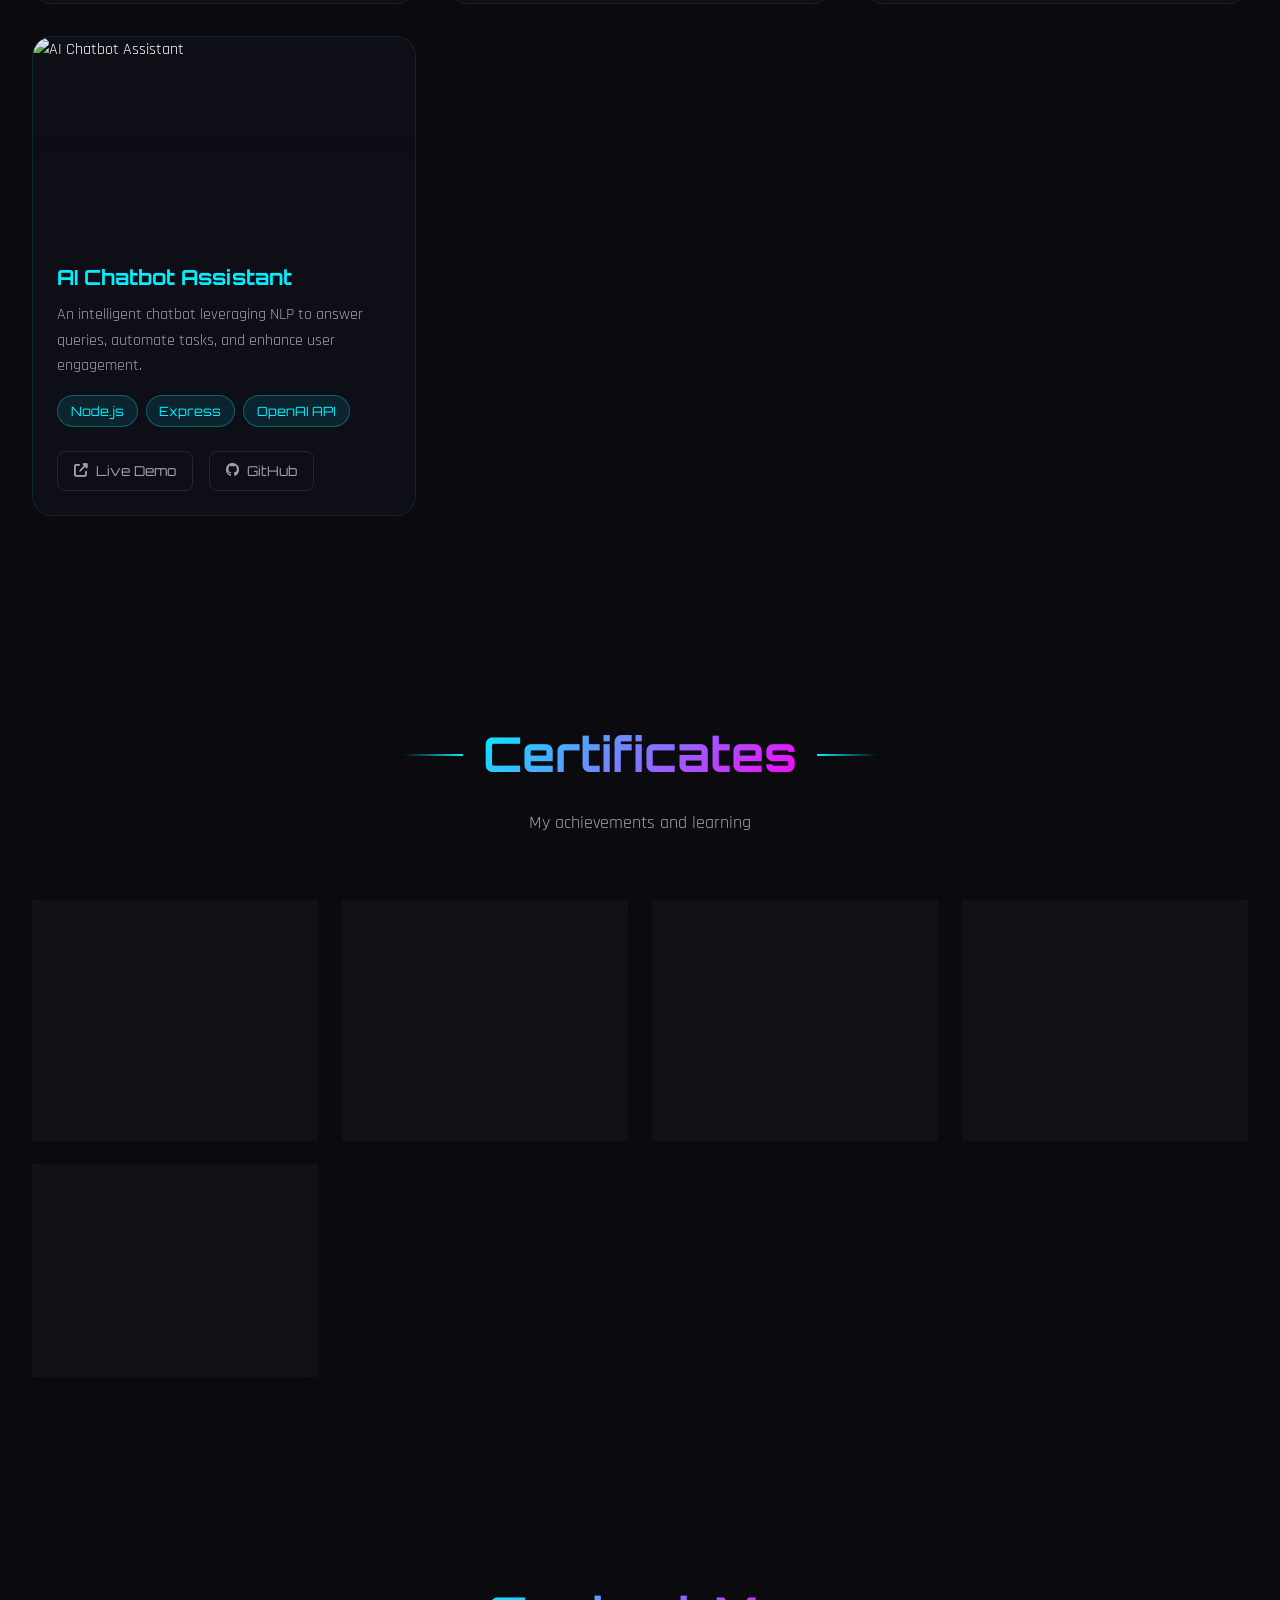
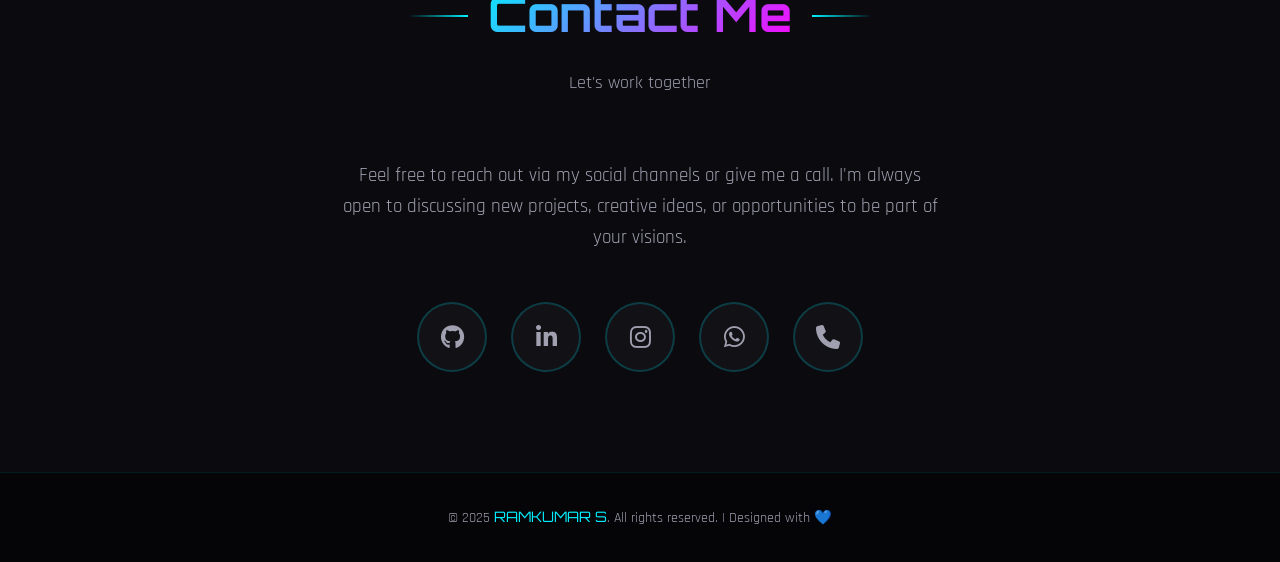
==== commit b243a521: "Update index.html" ====
--- a/index.html
+++ b/index.html
@@ -1339,7 +1339,7 @@
                     <span>JavaScript</span>
                 </div>
                 <div class="project-links">
-                    <a href="https://market-analysis-demo.vercel.app/" target="_blank">
+                    <a href="https://market-analysis-ai-h3rl.onrender.com" target="_blank">
                         <i class="fas fa-external-link-alt"></i> Live Demo
                     </a>
                     <a href="https://github.com/yourusername/Market-Analysis" target="_blank">
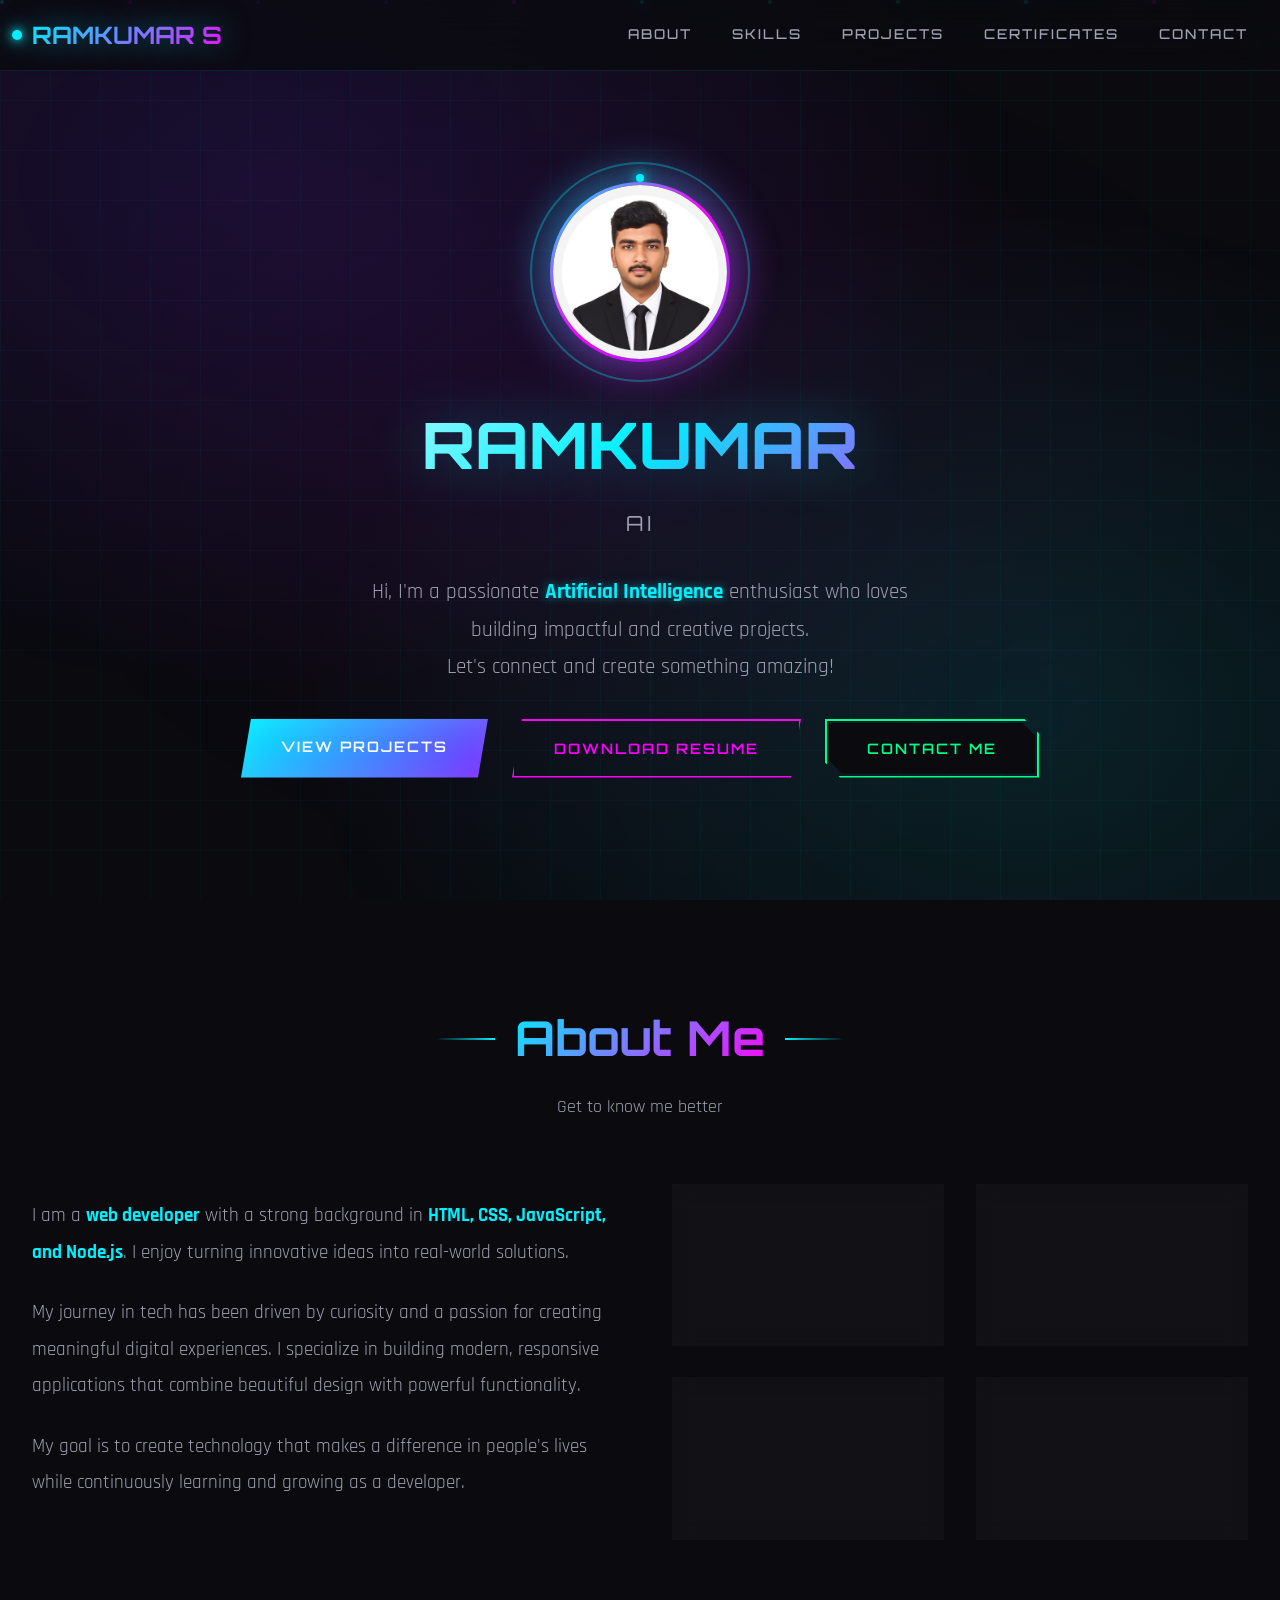
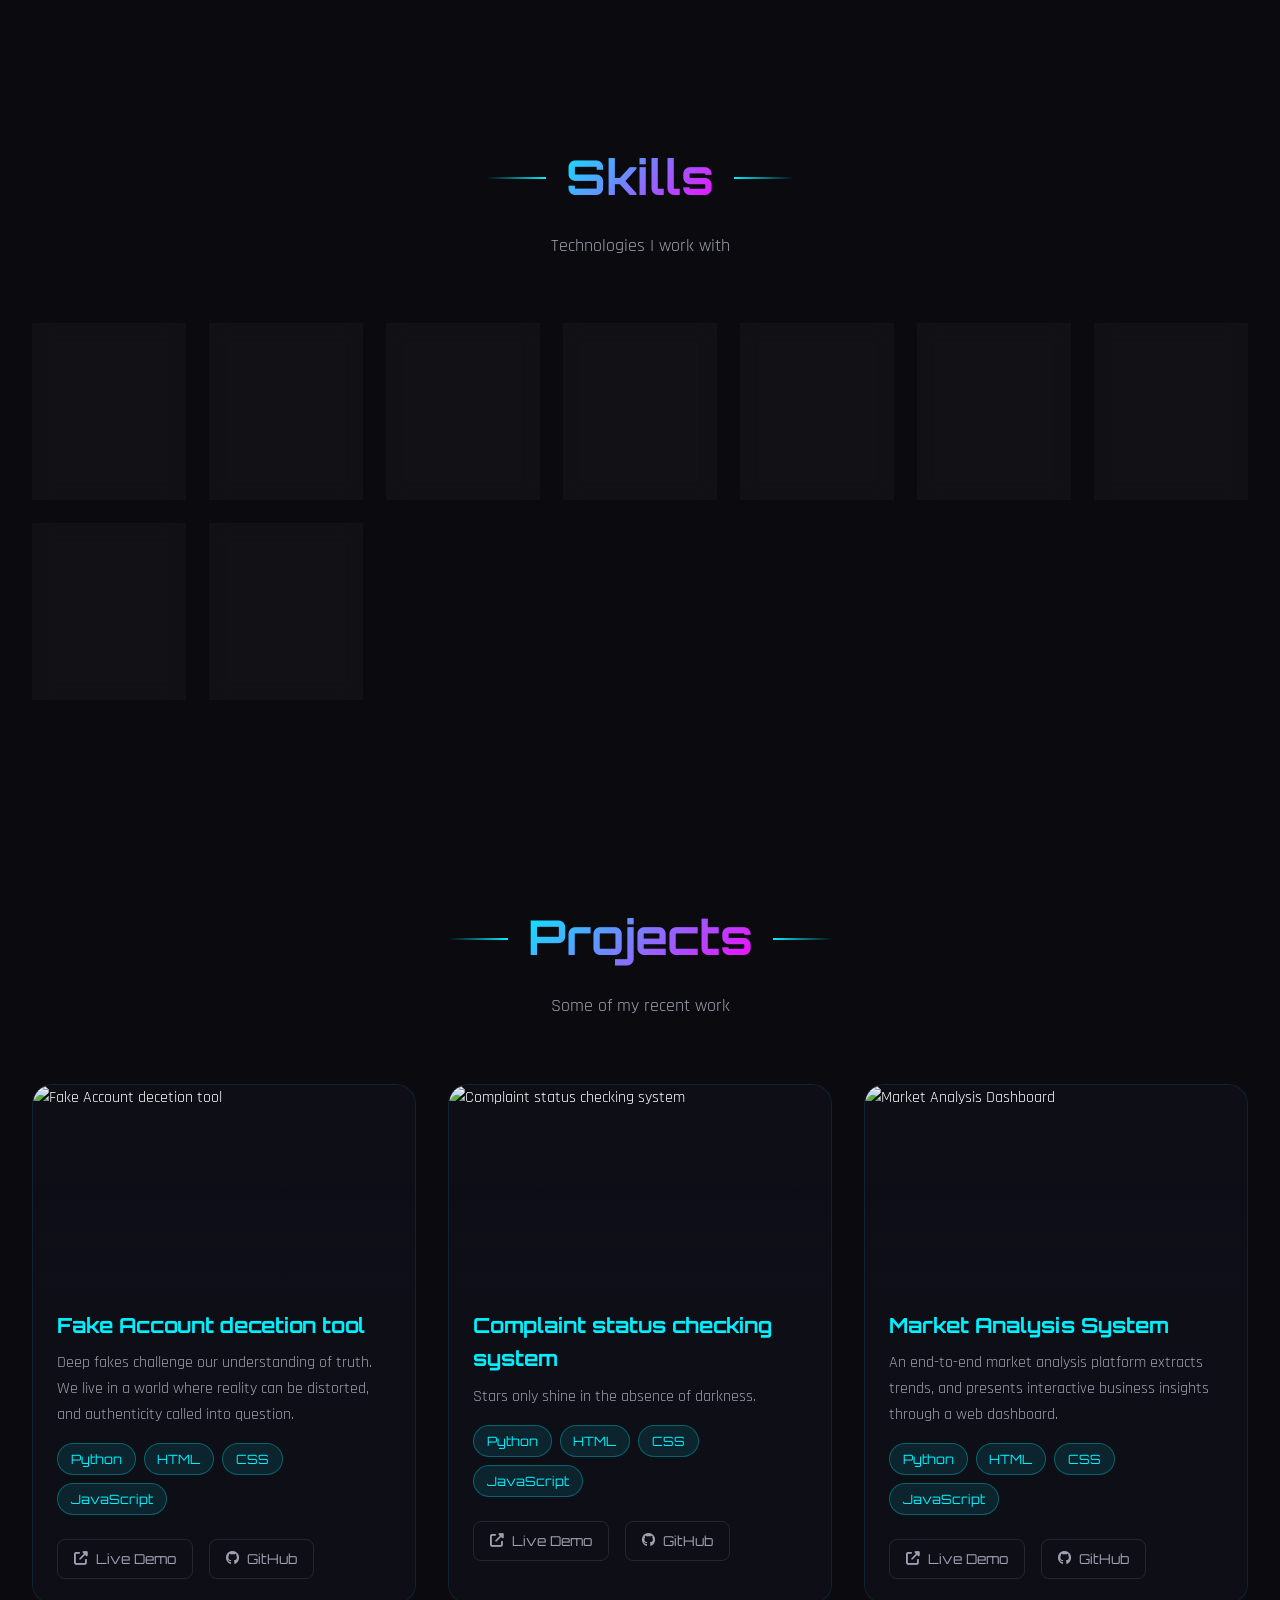
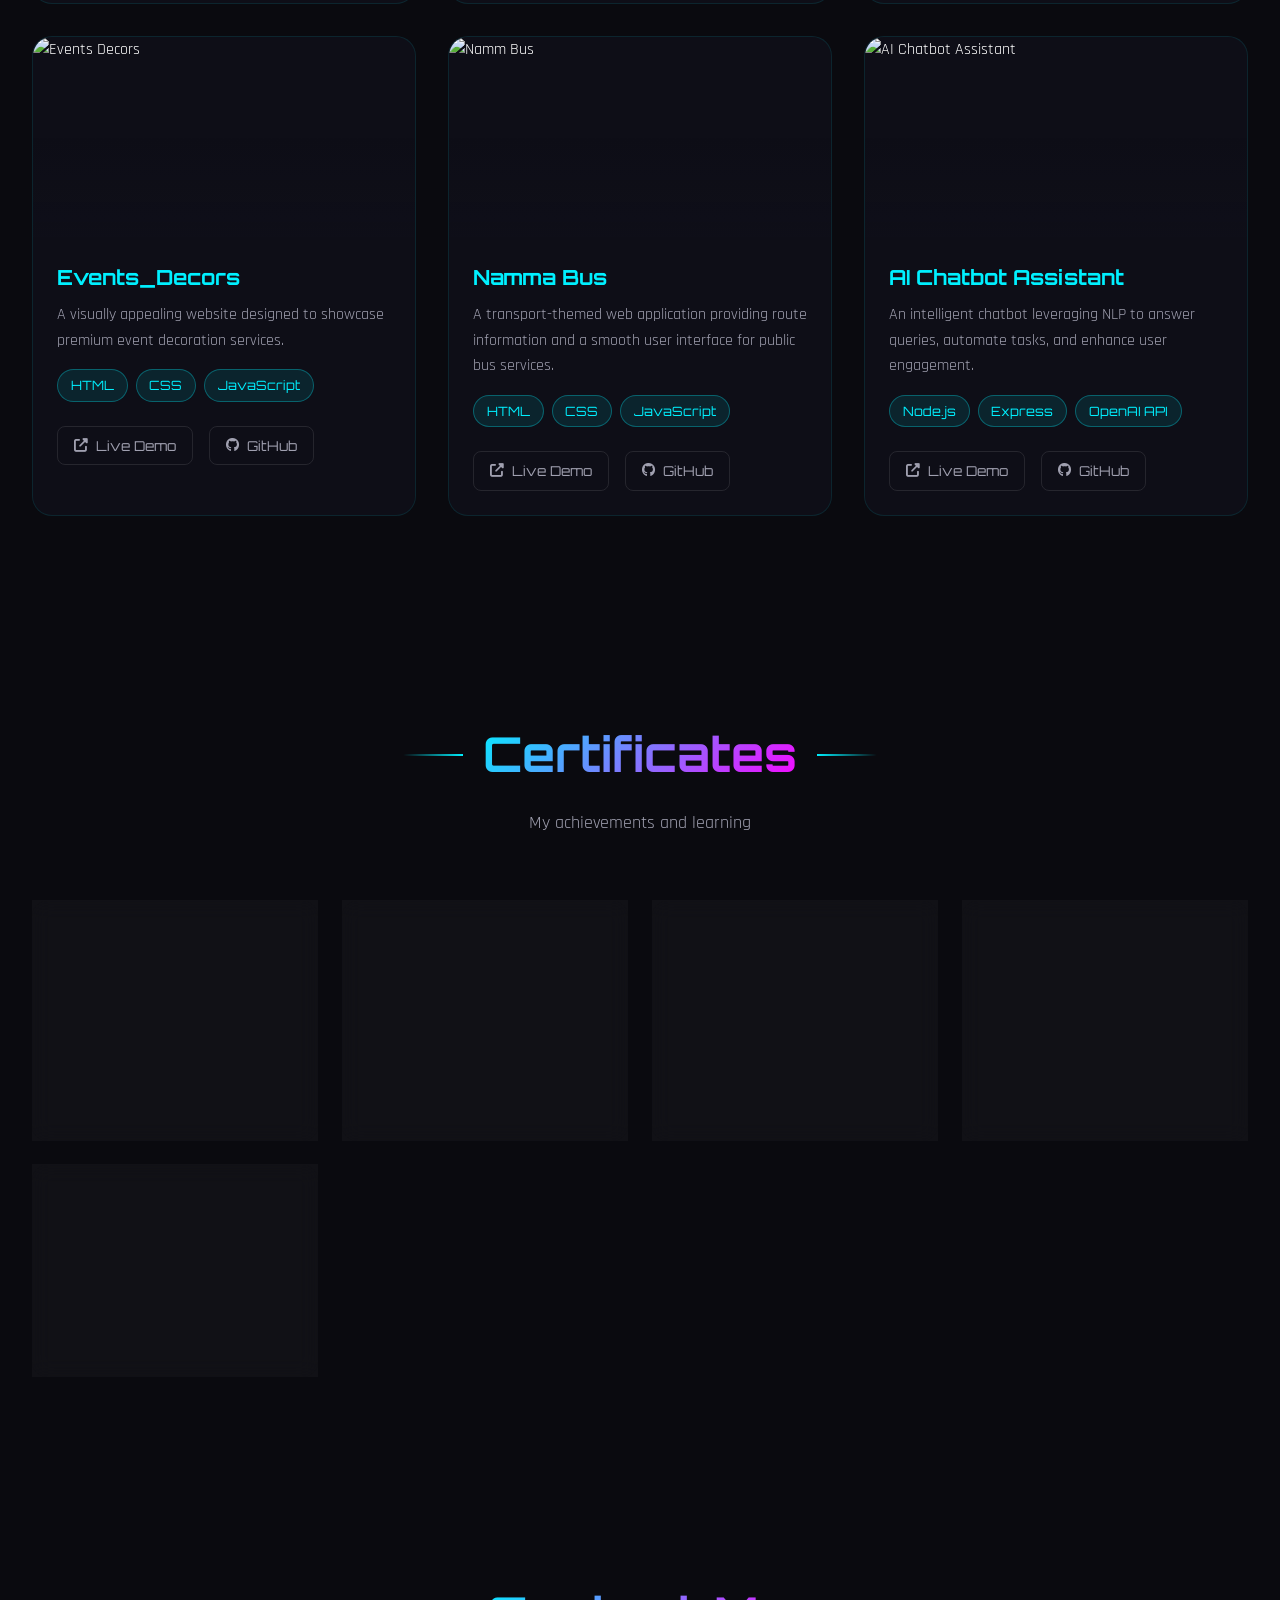
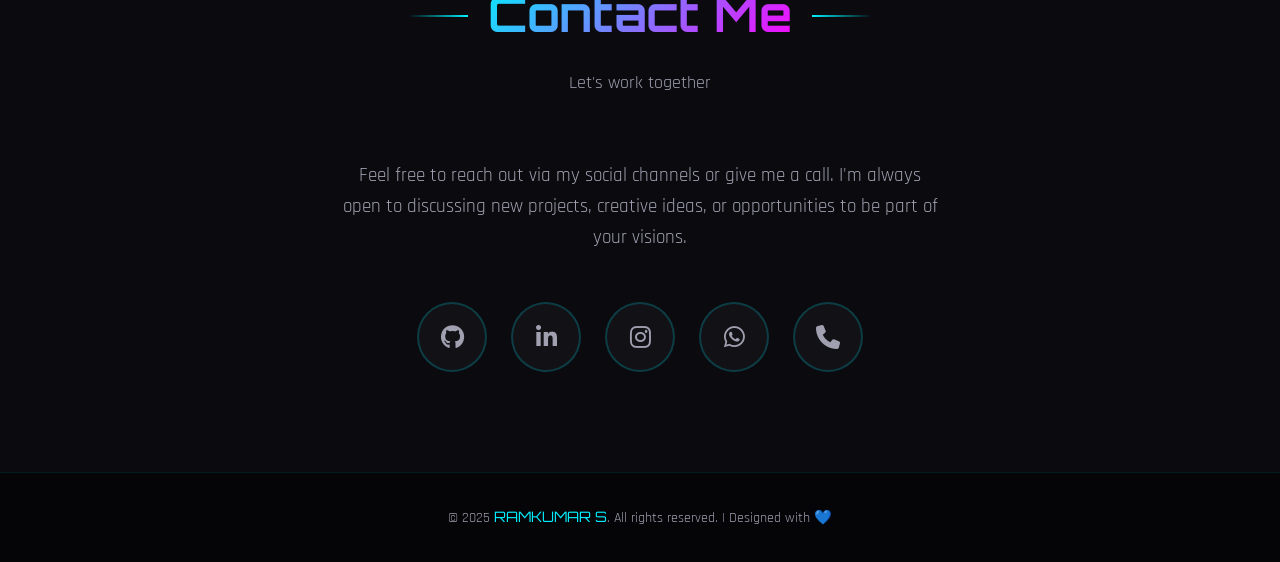
==== commit 863ce015: "Add project cards for Fake Account Detection and Complaint System" ====
--- a/index.html
+++ b/index.html
@@ -1320,6 +1320,61 @@
 
     <div class="projects-grid">
 
+         <div class="project-card">
+            <div class="project-image">
+                <img src="https://www.anura.io/hs-fs/hubfs/2025-Blog/Fraud-Tidbit-Image_Fake-Account-Creation.png?width=1200&height=756&name=Fraud-Tidbit-Image_Fake-Account-Creation.png"
+                     alt="Fake Account decetion tool">
+            </div>
+            <div class="project-content">
+                <h3 class="project-title">Fake Account decetion tool</h3>
+                <p class="project-desc">
+                    Deep fakes challenge our understanding of truth. We live in a world where reality can be distorted, and authenticity called into question.
+                </p>
+                <div class="project-tech">
+                    <span>Python</span>
+                    <span>HTML</span>
+                    <span>CSS</span>
+                    <span>JavaScript</span>
+                </div>
+                <div class="project-links">
+                    <a href="https://fake-account-detection-tool.onrender.com/" target="_blank">
+                        <i class="fas fa-external-link-alt"></i> Live Demo
+                    </a>
+                    <a href="https://github.com/RAMKUMARSUDHA/fake_account_detection_tool" target="_blank">
+                        <i class="fab fa-github"></i> GitHub
+                    </a>
+                </div>
+            </div>
+        </div>
+
+
+         <div class="project-card">
+            <div class="project-image">
+                <img src="https://th.bing.com/th/id/OIP._2yRbQIT7zdEB7xMNu2a2wHaDt?o=7rm=3&rs=1&pid=ImgDetMain&o=7&rm=3"
+                     alt="Complaint status checking system">
+            </div>
+            <div class="project-content">
+                <h3 class="project-title">Complaint status checking system</h3>
+                <p class="project-desc">
+                    Stars only shine in the absence of darkness.
+                </p>
+                <div class="project-tech">
+                    <span>Python</span>
+                    <span>HTML</span>
+                    <span>CSS</span>
+                    <span>JavaScript</span>
+                </div>
+                <div class="project-links">
+                    <a href="https://complaint-status-checking-system.onrender.com/" target="_blank">
+                        <i class="fas fa-external-link-alt"></i> Live Demo
+                    </a>
+                    <a href="https://github.com/RAMKUMARSUDHA/complaint_status_checking_system" target="_blank">
+                        <i class="fab fa-github"></i> GitHub
+                    </a>
+                </div>
+            </div>
+        </div>
+
         <!-- Project 1 : Market Analysis -->
         <div class="project-card">
             <div class="project-image">
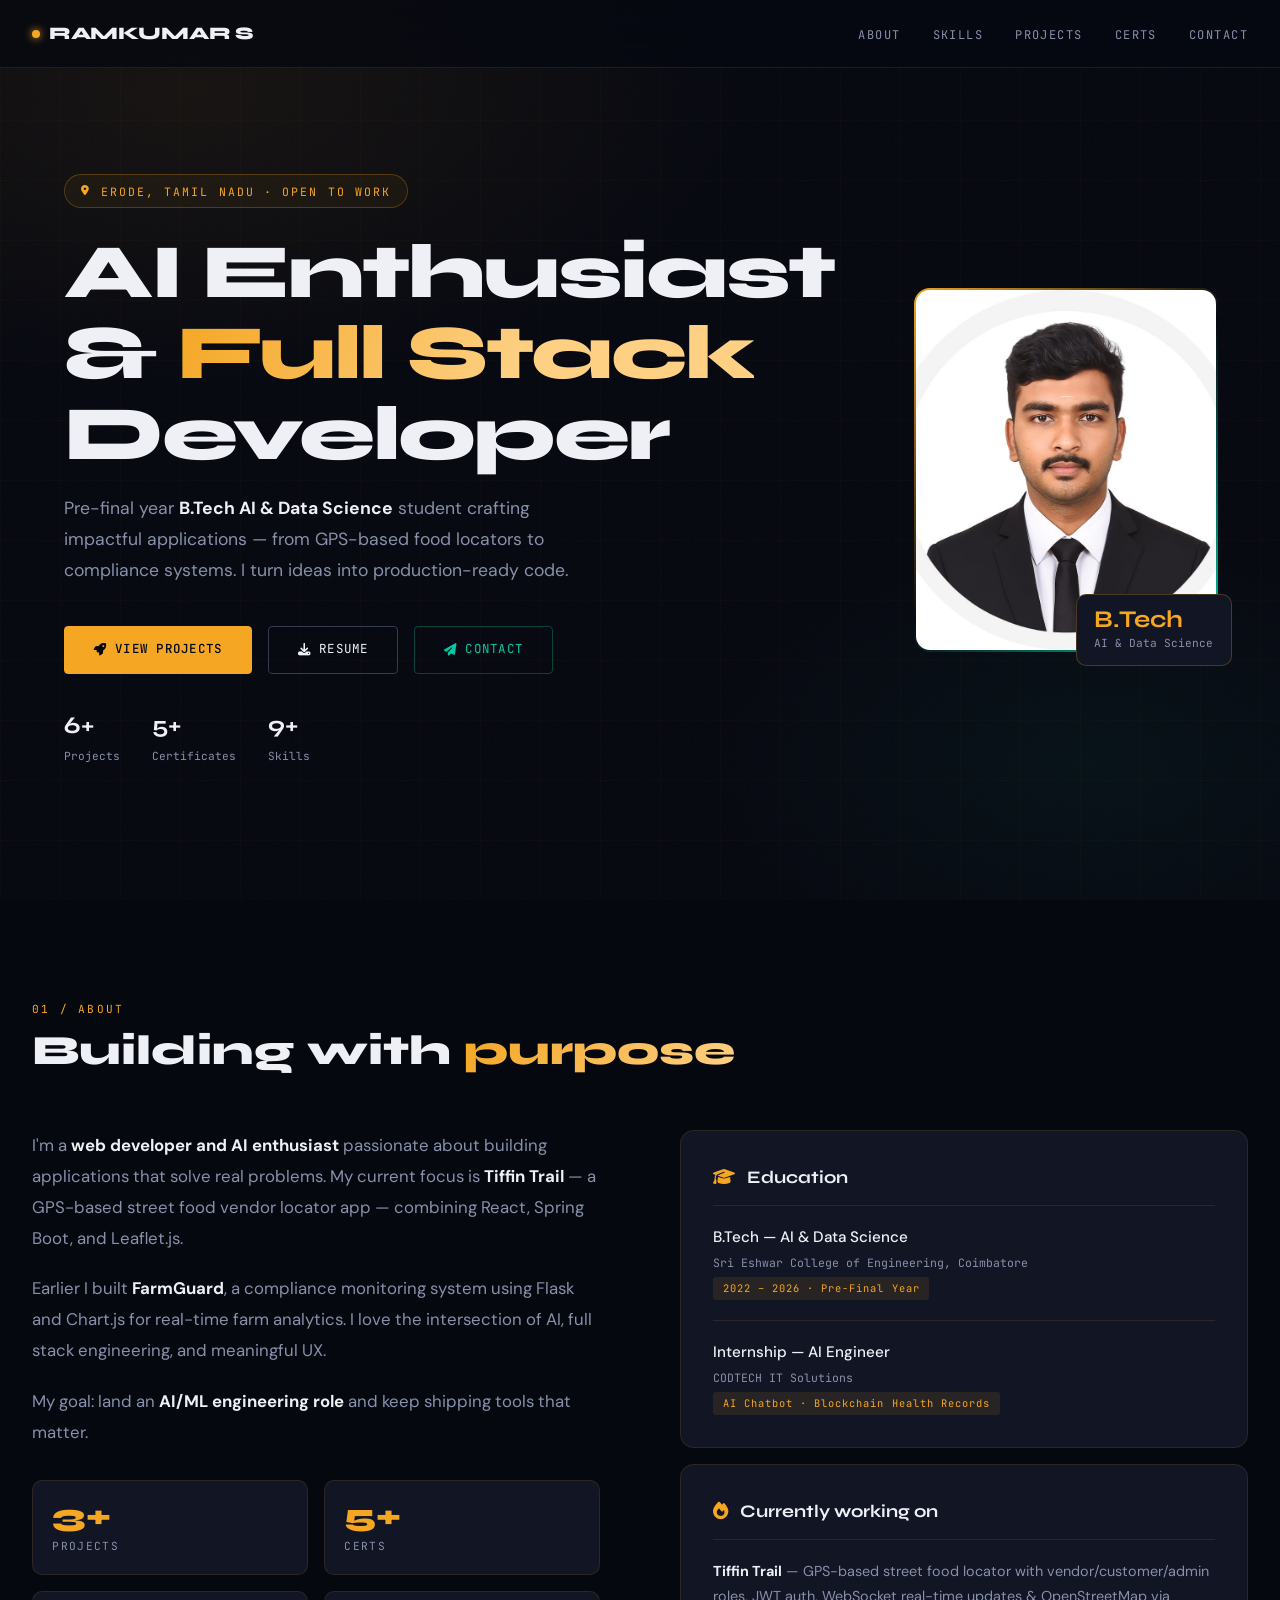
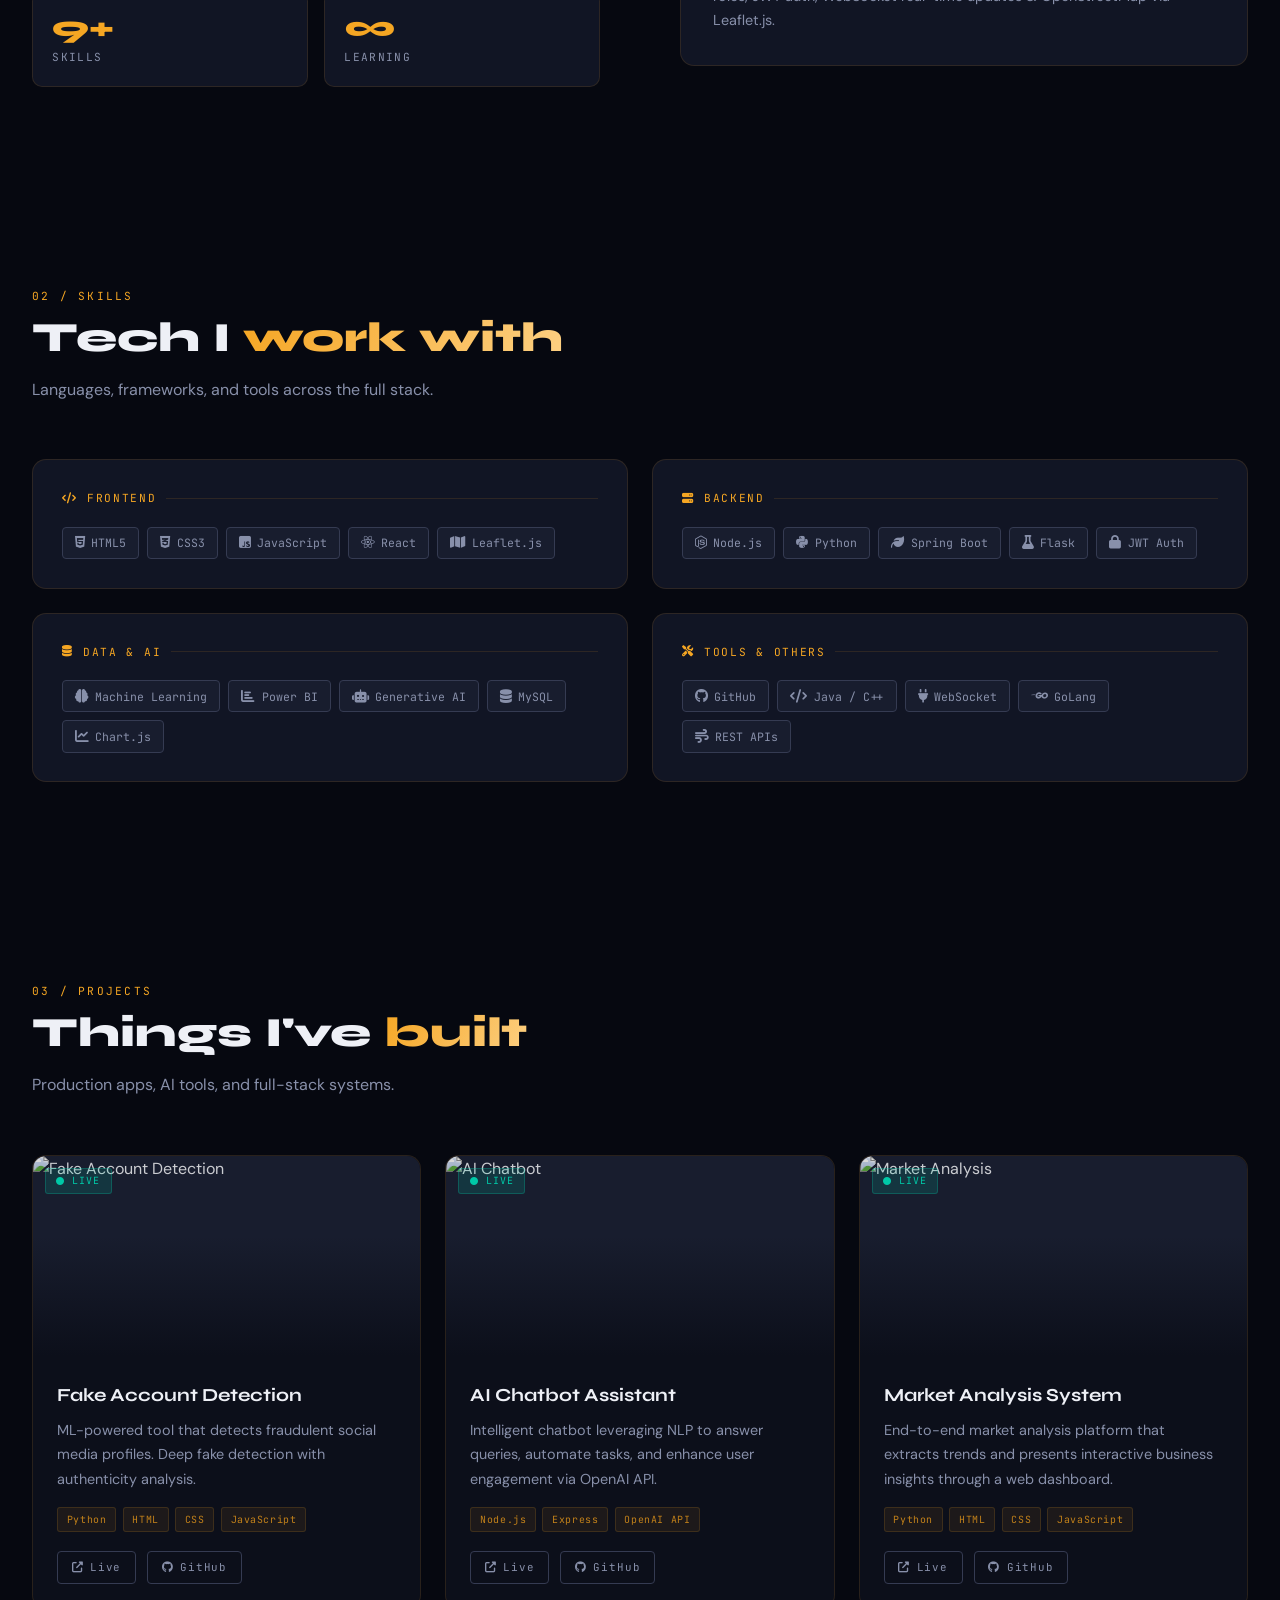
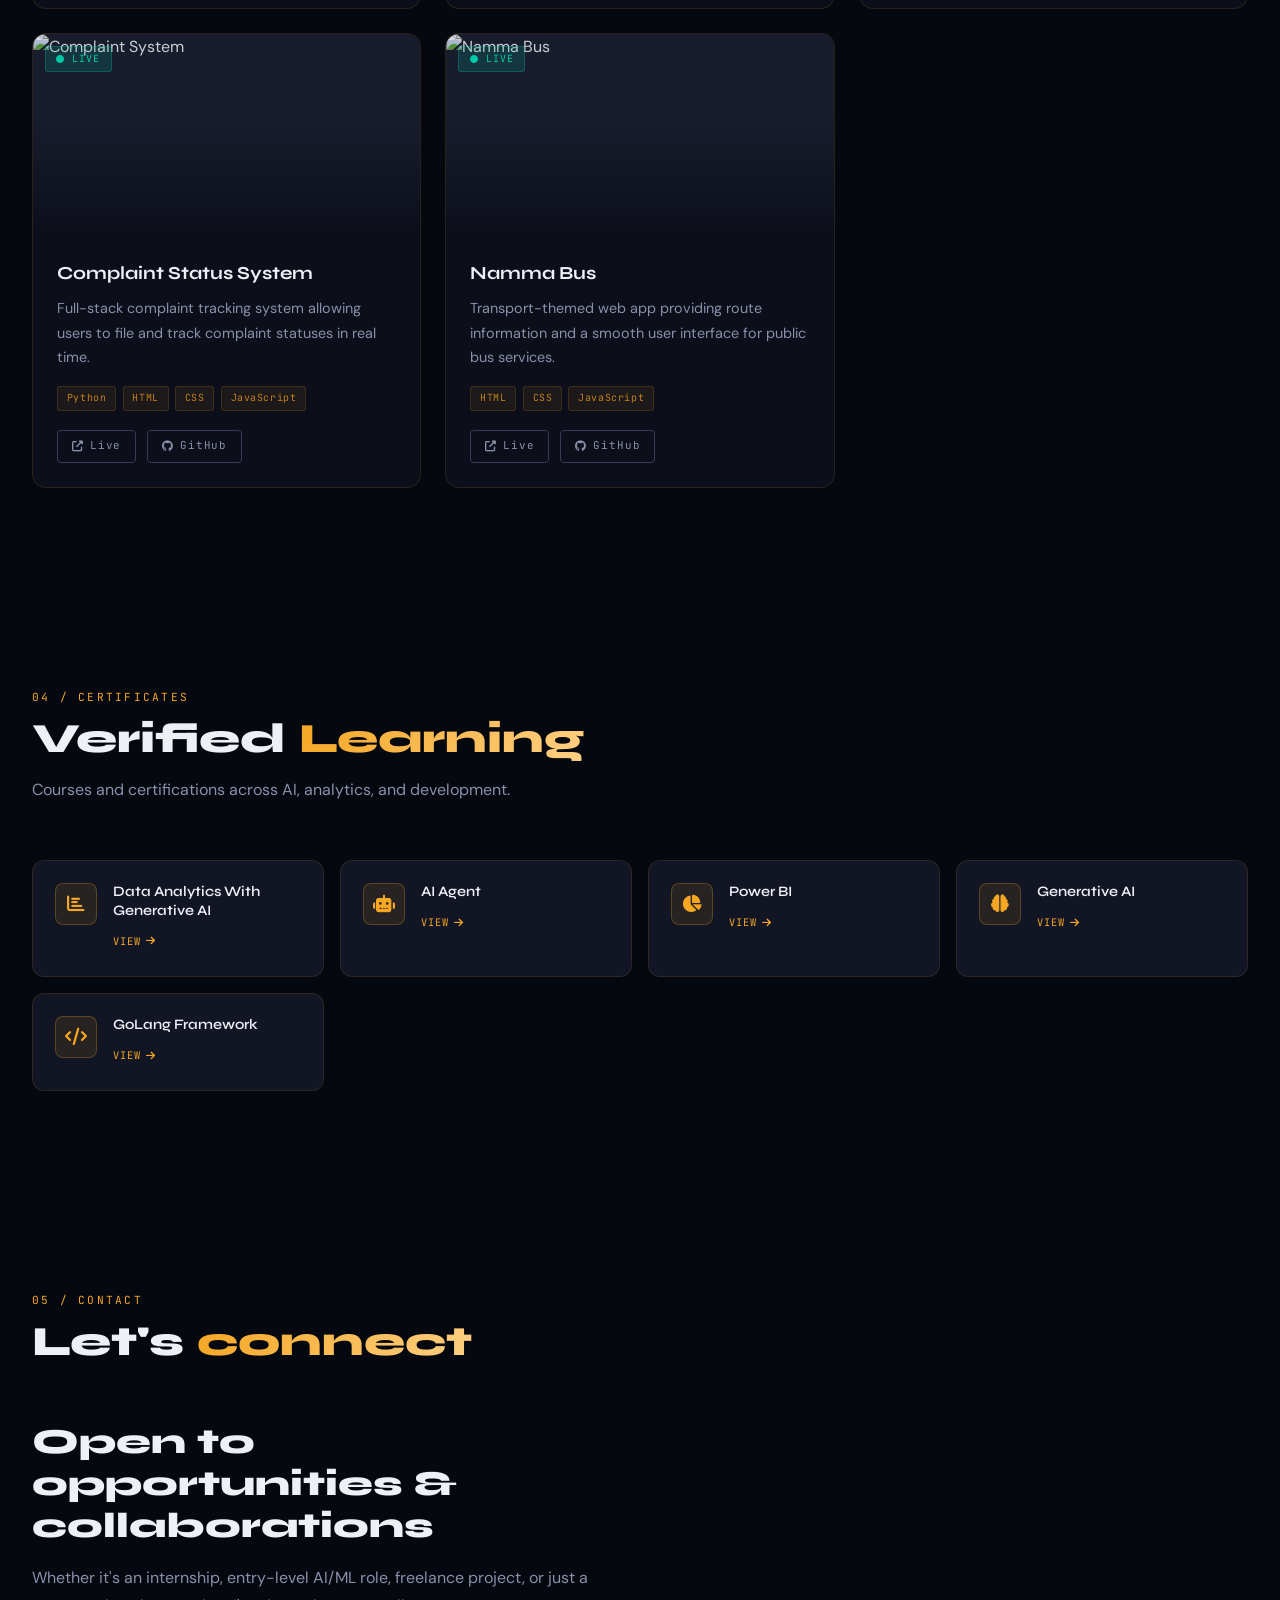
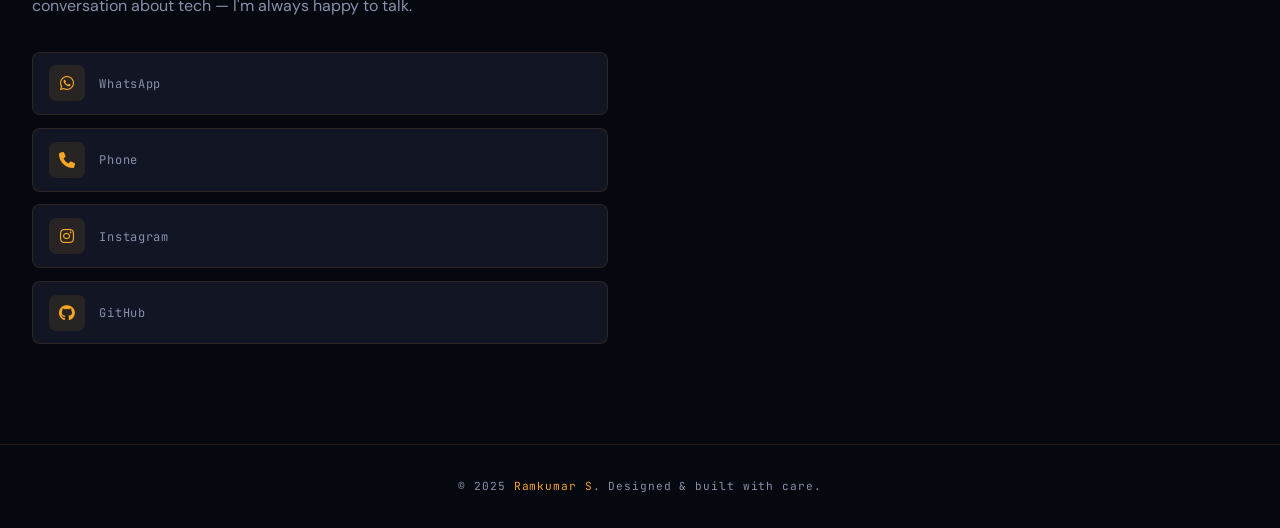
==== commit 6de8eedd: "Update print statement from 'Hello' to 'Goodbye'" ====
--- a/index.html
+++ b/index.html
@@ -1,1712 +1,927 @@
 <!DOCTYPE html>
 <html lang="en">
 <head>
-    <meta charset="UTF-8">
-    <meta name="viewport" content="width=device-width, initial-scale=1">
-    <title>RAMKUMAR S | Portfolio</title>
-    <link rel="stylesheet" href="https://cdnjs.cloudflare.com/ajax/libs/font-awesome/6.5.0/css/all.min.css">
-    <link href="https://fonts.googleapis.com/css2?family=Orbitron:wght@400;500;600;700;800;900&family=Rajdhani:wght@300;400;500;600;700&display=swap" rel="stylesheet">
-    <style>
-        :root {
-            --primary: #00f0ff;
-            --secondary: #7b2dff;
-            --accent: #ff00ff;
-            --neon-green: #00ff88;
-            --neon-orange: #ff6b00;
-            --dark-bg: #0a0a0f;
-            --darker-bg: #050508;
-            --card-bg: rgba(15, 15, 25, 0.8);
-            --glass-bg: rgba(255, 255, 255, 0.03);
-            --text-primary: #ffffff;
-            --text-secondary: #a0a0b0;
-            --font-display: 'Orbitron', sans-serif;
-            --font-body: 'Rajdhani', sans-serif;
-        }
-
-        * {
-            margin: 0;
-            padding: 0;
-            box-sizing: border-box;
-        }
-
-        html {
-            scroll-behavior: smooth;
-        }
-
-        body {
-            font-family: var(--font-body);
-            background: var(--dark-bg);
-            color: var(--text-primary);
-            overflow-x: hidden;
-            line-height: 1.6;
-        }
-
-        /* Animated Background */
-        .bg-animation {
-            position: fixed;
-            top: 0;
-            left: 0;
-            width: 100%;
-            height: 100%;
-            z-index: -1;
-            overflow: hidden;
-        }
-
-        .bg-animation::before {
-            content: '';
-            position: absolute;
-            top: 0;
-            left: 0;
-            width: 100%;
-            height: 100%;
-            background: 
-                radial-gradient(ellipse at 20% 20%, rgba(123, 45, 255, 0.15) 0%, transparent 50%),
-                radial-gradient(ellipse at 80% 80%, rgba(0, 240, 255, 0.1) 0%, transparent 50%),
-                radial-gradient(ellipse at 50% 50%, rgba(255, 0, 255, 0.05) 0%, transparent 70%);
-        }
-
-        /* Floating Particles */
-        .particles {
-            position: fixed;
-            top: 0;
-            left: 0;
-            width: 100%;
-            height: 100%;
-            z-index: -1;
-            pointer-events: none;
-        }
-
-        .particle {
-            position: absolute;
-            width: 4px;
-            height: 4px;
-            background: var(--primary);
-            border-radius: 50%;
-            box-shadow: 0 0 10px var(--primary), 0 0 20px var(--primary);
-            animation: float 15s infinite;
-        }
-
-        .particle:nth-child(2) { left: 20%; animation-delay: 2s; background: var(--secondary); box-shadow: 0 0 10px var(--secondary); }
-        .particle:nth-child(3) { left: 40%; animation-delay: 4s; background: var(--accent); box-shadow: 0 0 10px var(--accent); }
-        .particle:nth-child(4) { left: 60%; animation-delay: 6s; background: var(--neon-green); box-shadow: 0 0 10px var(--neon-green); }
-        .particle:nth-child(5) { left: 80%; animation-delay: 8s; }
-        .particle:nth-child(6) { left: 10%; animation-delay: 10s; background: var(--accent); box-shadow: 0 0 10px var(--accent); }
-        .particle:nth-child(7) { left: 30%; animation-delay: 12s; background: var(--secondary); box-shadow: 0 0 10px var(--secondary); }
-        .particle:nth-child(8) { left: 50%; animation-delay: 14s; }
-        .particle:nth-child(9) { left: 70%; animation-delay: 1s; background: var(--neon-green); box-shadow: 0 0 10px var(--neon-green); }
-        .particle:nth-child(10) { left: 90%; animation-delay: 3s; background: var(--accent); box-shadow: 0 0 10px var(--accent); }
-
-        @keyframes float {
-            0%, 100% {
-                transform: translateY(100vh) scale(0);
-                opacity: 0;
-            }
-            10% {
-                opacity: 1;
-                transform: translateY(90vh) scale(1);
-            }
-            90% {
-                opacity: 1;
-                transform: translateY(10vh) scale(1);
-            }
-            100% {
-                transform: translateY(-10vh) scale(0);
-                opacity: 0;
-            }
-        }
-
-        /* Grid Lines Background */
-        .grid-lines {
-            position: fixed;
-            top: 0;
-            left: 0;
-            width: 100%;
-            height: 100%;
-            z-index: -1;
-            background-image: 
-                linear-gradient(rgba(0, 240, 255, 0.03) 1px, transparent 1px),
-                linear-gradient(90deg, rgba(0, 240, 255, 0.03) 1px, transparent 1px);
-            background-size: 50px 50px;
-            animation: gridMove 20s linear infinite;
-        }
-
-        @keyframes gridMove {
-            0% { transform: perspective(500px) rotateX(60deg) translateY(0); }
-            100% { transform: perspective(500px) rotateX(60deg) translateY(50px); }
-        }
-
-        /* Header */
-        header {
-            position: fixed;
-            top: 0;
-            left: 0;
-            width: 100%;
-            z-index: 1000;
-            backdrop-filter: blur(20px);
-            background: rgba(10, 10, 15, 0.8);
-            border-bottom: 1px solid rgba(0, 240, 255, 0.1);
-        }
-
-        nav {
-            max-width: 1400px;
-            margin: 0 auto;
-            display: flex;
-            justify-content: space-between;
-            align-items: center;
-            padding: 1rem 2rem;
-        }
-
-        .logo {
-            font-family: var(--font-display);
-            font-size: 1.5rem;
-            font-weight: 700;
-            background: linear-gradient(135deg, var(--primary), var(--accent));
-            -webkit-background-clip: text;
-            -webkit-text-fill-color: transparent;
-            background-clip: text;
-            text-shadow: 0 0 30px rgba(0, 240, 255, 0.5);
-            position: relative;
-        }
-
-        .logo::before {
-            content: '';
-            position: absolute;
-            top: 50%;
-            left: -20px;
-            width: 10px;
-            height: 10px;
-            background: var(--primary);
-            border-radius: 50%;
-            transform: translateY(-50%);
-            box-shadow: 0 0 10px var(--primary), 0 0 20px var(--primary);
-            animation: pulse 2s infinite;
-        }
-
-        @keyframes pulse {
-            0%, 100% { opacity: 1; transform: translateY(-50%) scale(1); }
-            50% { opacity: 0.5; transform: translateY(-50%) scale(1.2); }
-        }
-
-        nav ul {
-            display: flex;
-            gap: 2.5rem;
-            list-style: none;
-        }
-
-        nav a {
-            font-family: var(--font-display);
-            text-decoration: none;
-            color: var(--text-secondary);
-            font-weight: 500;
-            font-size: 0.85rem;
-            letter-spacing: 2px;
-            text-transform: uppercase;
-            position: relative;
-            padding: 0.5rem 0;
-            transition: all 0.3s ease;
-        }
-
-        nav a::before {
-            content: '';
-            position: absolute;
-            bottom: 0;
-            left: 0;
-            width: 0;
-            height: 2px;
-            background: linear-gradient(90deg, var(--primary), var(--accent));
-            transition: width 0.3s ease;
-            box-shadow: 0 0 10px var(--primary);
-        }
-
-        nav a:hover {
-            color: var(--primary);
-            text-shadow: 0 0 20px rgba(0, 240, 255, 0.5);
-        }
-
-        nav a:hover::before {
-            width: 100%;
-        }
-
-        /* Mobile Menu */
-        .menu-toggle {
-            display: none;
-            flex-direction: column;
-            gap: 5px;
-            cursor: pointer;
-            z-index: 1001;
-        }
-
-        .menu-toggle span {
-            width: 25px;
-            height: 2px;
-            background: var(--primary);
-            transition: all 0.3s ease;
-            box-shadow: 0 0 5px var(--primary);
-        }
-
-        /* Container */
-        .container {
-            max-width: 1400px;
-            margin: 0 auto;
-            padding: 0 2rem;
-        }
-
-        /* Hero Section */
-        .hero {
-            min-height: 100vh;
-            display: flex;
-            align-items: center;
-            justify-content: center;
-            text-align: center;
-            padding: 120px 2rem 60px;
-            position: relative;
-        }
-
-        .hero-content {
-            position: relative;
-            z-index: 1;
-        }
-
-        .hero-image-container {
-            position: relative;
-            width: 180px;
-            height: 180px;
-            margin: 0 auto 2rem;
-        }
-
-        .hero-image {
-            width: 100%;
-            height: 100%;
-            border-radius: 50%;
-            object-fit: cover;
-            border: 3px solid transparent;
-            background: linear-gradient(var(--dark-bg), var(--dark-bg)) padding-box,
-                        linear-gradient(135deg, var(--primary), var(--accent), var(--secondary)) border-box;
-            position: relative;
-            z-index: 2;
-        }
-
-        .hero-image-glow {
-            position: absolute;
-            top: -10px;
-            left: -10px;
-            right: -10px;
-            bottom: -10px;
-            border-radius: 50%;
-            background: linear-gradient(135deg, var(--primary), var(--accent));
-            filter: blur(20px);
-            opacity: 0.5;
-            animation: glowPulse 3s ease-in-out infinite;
-        }
-
-        @keyframes glowPulse {
-            0%, 100% { opacity: 0.3; transform: scale(1); }
-            50% { opacity: 0.6; transform: scale(1.05); }
-        }
-
-        .hero-ring {
-            position: absolute;
-            top: -20px;
-            left: -20px;
-            right: -20px;
-            bottom: -20px;
-            border: 2px solid rgba(0, 240, 255, 0.3);
-            border-radius: 50%;
-            animation: rotate 10s linear infinite;
-        }
-
-        .hero-ring::before {
-            content: '';
-            position: absolute;
-            top: 10px;
-            left: 50%;
-            width: 8px;
-            height: 8px;
-            background: var(--primary);
-            border-radius: 50%;
-            transform: translateX(-50%);
-            box-shadow: 0 0 10px var(--primary), 0 0 20px var(--primary);
-        }
-
-        @keyframes rotate {
-            from { transform: rotate(0deg); }
-            to { transform: rotate(360deg); }
-        }
-
-        .hero h1 {
-            font-family: var(--font-display);
-            font-size: 4rem;
-            font-weight: 800;
-            margin-bottom: 0.5rem;
-            background: linear-gradient(135deg, #fff 0%, var(--primary) 50%, var(--accent) 100%);
-            -webkit-background-clip: text;
-            -webkit-text-fill-color: transparent;
-            background-clip: text;
-            text-shadow: 0 0 60px rgba(0, 240, 255, 0.3);
-            animation: textGlow 3s ease-in-out infinite;
-        }
-
-        @keyframes textGlow {
-            0%, 100% { filter: brightness(1); }
-            50% { filter: brightness(1.2); }
-        }
-
-        .hero-subtitle {
-            font-family: var(--font-display);
-            font-size: 1.2rem;
-            color: var(--accent);
-            letter-spacing: 4px;
-            text-transform: uppercase;
-            margin-bottom: 1.5rem;
-        }
-
-        .hero p {
-            font-size: 1.3rem;
-            color: var(--text-secondary);
-            max-width: 600px;
-            margin: 0 auto 2rem;
-            line-height: 1.8;
-        }
-
-        .hero p b {
-            color: var(--primary);
-            text-shadow: 0 0 10px rgba(0, 240, 255, 0.5);
-        }
-
-        /* Futuristic Buttons */
-        .btn-container {
-            display: flex;
-            gap: 1.5rem;
-            justify-content: center;
-            flex-wrap: wrap;
-            margin-top: 2rem;
-        }
-
-        .btn {
-            position: relative;
-            padding: 1rem 2.5rem;
-            font-family: var(--font-display);
-            font-size: 0.9rem;
-            font-weight: 600;
-            letter-spacing: 2px;
-            text-transform: uppercase;
-            text-decoration: none;
-            border: none;
-            cursor: pointer;
-            overflow: hidden;
-            transition: all 0.3s ease;
-        }
-
-        .btn-primary {
-            background: linear-gradient(135deg, var(--primary), var(--secondary));
-            color: #fff;
-            clip-path: polygon(10px 0, 100% 0, calc(100% - 10px) 100%, 0 100%);
-            box-shadow: 0 0 30px rgba(0, 240, 255, 0.3),
-                        inset 0 0 30px rgba(255, 255, 255, 0.1);
-        }
-
-        .btn-primary::before {
-            content: '';
-            position: absolute;
-            top: 0;
-            left: -100%;
-            width: 100%;
-            height: 100%;
-            background: linear-gradient(90deg, transparent, rgba(255, 255, 255, 0.3), transparent);
-            transition: left 0.5s ease;
-        }
-
-        .btn-primary:hover::before {
-            left: 100%;
-        }
-
-        .btn-primary:hover {
-            transform: translateY(-3px);
-            box-shadow: 0 10px 40px rgba(0, 240, 255, 0.4),
-                        0 0 60px rgba(123, 45, 255, 0.3);
-        }
-
-        .btn-secondary {
-            background: transparent;
-            color: var(--accent);
-            border: 2px solid var(--accent);
-            clip-path: polygon(10px 0, 100% 0, calc(100% - 10px) 100%, 0 100%);
-            position: relative;
-        }
-
-        .btn-secondary::before {
-            content: '';
-            position: absolute;
-            top: 0;
-            left: 0;
-            width: 0;
-            height: 100%;
-            background: var(--accent);
-            transition: width 0.3s ease;
-            z-index: -1;
-        }
-
-        .btn-secondary:hover::before {
-            width: 100%;
-        }
-
-        .btn-secondary:hover {
-            color: #fff;
-            box-shadow: 0 0 30px rgba(255, 0, 255, 0.4);
-            transform: translateY(-3px);
-        }
-
-        /* Cyberpunk Button */
-        .btn-cyber {
-            background: transparent;
-            color: var(--neon-green);
-            border: 2px solid var(--neon-green);
-            position: relative;
-            clip-path: polygon(0 0, calc(100% - 15px) 0, 100% 15px, 100% 100%, 15px 100%, 0 calc(100% - 15px));
-        }
-
-        .btn-cyber::before {
-            content: '';
-            position: absolute;
-            top: 2px;
-            left: 2px;
-            right: 2px;
-            bottom: 2px;
-            background: var(--dark-bg);
-            clip-path: polygon(0 0, calc(100% - 13px) 0, 100% 13px, 100% 100%, 13px 100%, 0 calc(100% - 13px));
-            z-index: -1;
-        }
-
-        .btn-cyber::after {
-            content: '';
-            position: absolute;
-            top: 0;
-            left: 0;
-            width: 100%;
-            height: 100%;
-            background: var(--neon-green);
-            opacity: 0;
-            transition: opacity 0.3s ease;
-            z-index: -2;
-        }
-
-        .btn-cyber:hover {
-            color: #000;
-            text-shadow: none;
-            box-shadow: 0 0 30px rgba(0, 255, 136, 0.5),
-                        0 0 60px rgba(0, 255, 136, 0.3);
-            transform: translateY(-3px);
-        }
-
-        .btn-cyber:hover::after {
-            opacity: 1;
-        }
-
-        .btn-cyber:hover::before {
-            background: var(--neon-green);
-        }
-
-        /* Section Styling */
-        section {
-            padding: 100px 0;
-            opacity: 0;
-            transform: translateY(50px);
-            transition: all 0.8s ease;
-        }
-
-        section.visible {
-            opacity: 1;
-            transform: translateY(0);
-        }
-
-        .section-header {
-            text-align: center;
-            margin-bottom: 4rem;
-        }
-
-        .section-title {
-            font-family: var(--font-display);
-            font-size: 3rem;
-            font-weight: 700;
-            background: linear-gradient(135deg, var(--primary), var(--accent));
-            -webkit-background-clip: text;
-            -webkit-text-fill-color: transparent;
-            background-clip: text;
-            position: relative;
-            display: inline-block;
-        }
-
-        .section-title::before,
-        .section-title::after {
-            content: '';
-            position: absolute;
-            top: 50%;
-            width: 60px;
-            height: 2px;
-            background: linear-gradient(90deg, transparent, var(--primary));
-        }
-
-        .section-title::before {
-            right: calc(100% + 20px);
-        }
-
-        .section-title::after {
-            left: calc(100% + 20px);
-            background: linear-gradient(90deg, var(--primary), transparent);
-        }
-
-        .section-subtitle {
-            color: var(--text-secondary);
-            font-size: 1.1rem;
-            margin-top: 1rem;
-        }
-
-        /* About Section */
-        .about-content {
-            display: grid;
-            grid-template-columns: 1fr 1fr;
-            gap: 4rem;
-            align-items: center;
-        }
-
-        .about-text p {
-            font-size: 1.2rem;
-            color: var(--text-secondary);
-            line-height: 1.9;
-            margin-bottom: 1.5rem;
-        }
-
-        .about-text b {
-            color: var(--primary);
-        }
-
-        .about-stats {
-            display: grid;
-            grid-template-columns: repeat(2, 1fr);
-            gap: 2rem;
-        }
-
-        .stat-card {
-            background: var(--glass-bg);
-            backdrop-filter: blur(10px);
-            border: 1px solid rgba(0, 240, 255, 0.1);
-            border-radius: 15px;
-            padding: 2rem;
-            text-align: center;
-            transition: all 0.3s ease;
-            position: relative;
-            overflow: hidden;
-        }
-
-        .stat-card::before {
-            content: '';
-            position: absolute;
-            top: 0;
-            left: 0;
-            width: 100%;
-            height: 100%;
-            background: linear-gradient(135deg, rgba(0, 240, 255, 0.1), transparent);
-            opacity: 0;
-            transition: opacity 0.3s ease;
-        }
-
-        .stat-card:hover::before {
-            opacity: 1;
-        }
-
-        .stat-card:hover {
-            transform: translateY(-5px);
-            border-color: var(--primary);
-            box-shadow: 0 10px 40px rgba(0, 240, 255, 0.2);
-        }
-
-        .stat-number {
-            font-family: var(--font-display);
-            font-size: 2.5rem;
-            font-weight: 700;
-            color: var(--primary);
-            text-shadow: 0 0 20px rgba(0, 240, 255, 0.5);
-        }
-
-        .stat-label {
-            color: var(--text-secondary);
-            font-size: 0.9rem;
-            text-transform: uppercase;
-            letter-spacing: 2px;
-            margin-top: 0.5rem;
-        }
-
-        /* Skills Section */
-        .skills-grid {
-            display: grid;
-            grid-template-columns: repeat(auto-fit, minmax(150px, 1fr));
-            gap: 1.5rem;
-        }
-
-        .skill-card {
-            background: var(--glass-bg);
-            backdrop-filter: blur(10px);
-            border: 1px solid rgba(0, 240, 255, 0.1);
-            border-radius: 15px;
-            padding: 2rem 1rem;
-            text-align: center;
-            transition: all 0.3s ease;
-            position: relative;
-            overflow: hidden;
-            cursor: pointer;
-        }
-
-        .skill-card::before {
-            content: '';
-            position: absolute;
-            top: -50%;
-            left: -50%;
-            width: 200%;
-            height: 200%;
-            background: conic-gradient(transparent, rgba(0, 240, 255, 0.1), transparent 30%);
-            animation: skillRotate 4s linear infinite;
-            opacity: 0;
-            transition: opacity 0.3s ease;
-        }
-
-        .skill-card:hover::before {
-            opacity: 1;
-        }
-
-        @keyframes skillRotate {
-            from { transform: rotate(0deg); }
-            to { transform: rotate(360deg); }
-        }
-
-        .skill-card:hover {
-            transform: translateY(-10px) scale(1.02);
-            border-color: var(--primary);
-            box-shadow: 0 20px 40px rgba(0, 240, 255, 0.2);
-        }
-
-        .skill-card i {
-            font-size: 3rem;
-            background: linear-gradient(135deg, var(--primary), var(--accent));
-            -webkit-background-clip: text;
-            -webkit-text-fill-color: transparent;
-            background-clip: text;
-            margin-bottom: 1rem;
-            display: block;
-            filter: drop-shadow(0 0 10px rgba(0, 240, 255, 0.5));
-        }
-
-        .skill-card span {
-            font-family: var(--font-display);
-            font-size: 0.9rem;
-            color: var(--text-primary);
-            letter-spacing: 1px;
-        }
-
-        .skill-bar {
-            width: 100%;
-            height: 4px;
-            background: rgba(255, 255, 255, 0.1);
-            border-radius: 2px;
-            margin-top: 1rem;
-            overflow: hidden;
-        }
-
-        .skill-progress {
-            height: 100%;
-            background: linear-gradient(90deg, var(--primary), var(--accent));
-            border-radius: 2px;
-            box-shadow: 0 0 10px var(--primary);
-            transition: width 1s ease;
-        }
-
-        /* Projects Section */
-        .projects-grid {
-            display: grid;
-            grid-template-columns: repeat(auto-fit, minmax(350px, 1fr));
-            gap: 2rem;
-        }
-
-        .project-card {
-            background: var(--card-bg);
-            border: 1px solid rgba(0, 240, 255, 0.1);
-            border-radius: 20px;
-            overflow: hidden;
-            transition: all 0.4s ease;
-            position: relative;
-        }
-
-        .project-card::before {
-            content: '';
-            position: absolute;
-            top: 0;
-            left: 0;
-            width: 100%;
-            height: 100%;
-            background: linear-gradient(135deg, rgba(0, 240, 255, 0.1), transparent, rgba(255, 0, 255, 0.1));
-            opacity: 0;
-            transition: opacity 0.3s ease;
-            z-index: 1;
-            pointer-events: none;
-        }
-
-        .project-card:hover::before {
-            opacity: 1;
-        }
-
-        .project-card:hover {
-            transform: translateY(-10px);
-            border-color: var(--primary);
-            box-shadow: 0 20px 60px rgba(0, 240, 255, 0.2),
-                        0 0 100px rgba(0, 240, 255, 0.1);
-        }
-
-        .project-image {
-            position: relative;
-            height: 200px;
-            overflow: hidden;
-        }
-
-        .project-image img {
-            width: 100%;
-            height: 100%;
-            object-fit: cover;
-            transition: transform 0.5s ease;
-        }
-
-        .project-card:hover .project-image img {
-            transform: scale(1.1);
-        }
-
-        .project-image::after {
-            content: '';
-            position: absolute;
-            bottom: 0;
-            left: 0;
-            width: 100%;
-            height: 50%;
-            background: linear-gradient(to top, var(--card-bg), transparent);
-        }
-
-        .project-content {
-            padding: 1.5rem;
-            position: relative;
-            z-index: 2;
-        }
-
-        .project-title {
-            font-family: var(--font-display);
-            font-size: 1.3rem;
-            color: var(--primary);
-            margin-bottom: 0.5rem;
-        }
-
-        .project-desc {
-            color: var(--text-secondary);
-            font-size: 1rem;
-            margin-bottom: 1rem;
-            line-height: 1.6;
-        }
-
-        .project-tech {
-            display: flex;
-            gap: 0.5rem;
-            flex-wrap: wrap;
-            margin-bottom: 1.5rem;
-        }
-
-        .project-tech span {
-            background: rgba(0, 240, 255, 0.1);
-            border: 1px solid rgba(0, 240, 255, 0.3);
-            color: var(--primary);
-            padding: 0.3rem 0.8rem;
-            border-radius: 20px;
-            font-size: 0.8rem;
-            font-family: var(--font-display);
-        }
-
-        .project-links {
-            display: flex;
-            gap: 1rem;
-        }
-
-        .project-links a {
-            display: flex;
-            align-items: center;
-            gap: 0.5rem;
-            color: var(--text-secondary);
-            text-decoration: none;
-            font-family: var(--font-display);
-            font-size: 0.85rem;
-            padding: 0.5rem 1rem;
-            border: 1px solid rgba(255, 255, 255, 0.1);
-            border-radius: 8px;
-            transition: all 0.3s ease;
-        }
-
-        .project-links a:hover {
-            color: var(--primary);
-            border-color: var(--primary);
-            background: rgba(0, 240, 255, 0.1);
-            box-shadow: 0 0 20px rgba(0, 240, 255, 0.2);
-        }
-
-        /* Certificates Section */
-        .certificates-grid {
-            display: grid;
-            grid-template-columns: repeat(auto-fit, minmax(280px, 1fr));
-            gap: 1.5rem;
-        }
-
-        .certificate-card {
-            background: var(--glass-bg);
-            backdrop-filter: blur(10px);
-            border: 1px solid rgba(0, 240, 255, 0.1);
-            border-radius: 15px;
-            padding: 2rem;
-            text-align: center;
-            transition: all 0.3s ease;
-            position: relative;
-            overflow: hidden;
-        }
-
-        .certificate-card::before {
-            content: '';
-            position: absolute;
-            top: 0;
-            left: -100%;
-            width: 100%;
-            height: 100%;
-            background: linear-gradient(90deg, transparent, rgba(0, 240, 255, 0.1), transparent);
-            transition: left 0.5s ease;
-        }
-
-        .certificate-card:hover::before {
-            left: 100%;
-        }
-
-        .certificate-card:hover {
-            transform: translateY(-5px);
-            border-color: var(--accent);
-            box-shadow: 0 10px 40px rgba(255, 0, 255, 0.2);
-        }
-
-        .certificate-icon {
-            width: 60px;
-            height: 60px;
-            background: linear-gradient(135deg, var(--primary), var(--accent));
-            border-radius: 50%;
-            display: flex;
-            align-items: center;
-            justify-content: center;
-            margin: 0 auto 1rem;
-            box-shadow: 0 0 30px rgba(0, 240, 255, 0.3);
-        }
-
-        .certificate-icon i {
-            font-size: 1.5rem;
-            color: #fff;
-        }
-
-        .certificate-card h3 {
-            font-family: var(--font-display);
-            font-size: 1.1rem;
-            color: var(--text-primary);
-            margin-bottom: 1rem;
-        }
-
-        .certificate-card a {
-            color: var(--accent);
-            text-decoration: none;
-            font-family: var(--font-display);
-            font-size: 0.85rem;
-            letter-spacing: 1px;
-            display: inline-flex;
-            align-items: center;
-            gap: 0.5rem;
-            transition: all 0.3s ease;
-        }
-
-        .certificate-card a:hover {
-            color: var(--primary);
-            text-shadow: 0 0 10px rgba(0, 240, 255, 0.5);
-        }
-
-        /* Contact Section */
-        .contact-content {
-            text-align: center;
-            max-width: 600px;
-            margin: 0 auto;
-        }
-
-        .contact-content p {
-            color: var(--text-secondary);
-            font-size: 1.2rem;
-            margin-bottom: 3rem;
-        }
-
-        .social-links {
-            display: flex;
-            justify-content: center;
-            gap: 1.5rem;
-            flex-wrap: wrap;
-        }
-
-        .social-link {
-            width: 70px;
-            height: 70px;
-            border-radius: 50%;
-            display: flex;
-            align-items: center;
-            justify-content: center;
-            background: var(--glass-bg);
-            border: 2px solid rgba(0, 240, 255, 0.2);
-            color: var(--text-secondary);
-            font-size: 1.5rem;
-            text-decoration: none;
-            transition: all 0.3s ease;
-            position: relative;
-            overflow: hidden;
-        }
-
-        .social-link::before {
-            content: '';
-            position: absolute;
-            top: 50%;
-            left: 50%;
-            width: 0;
-            height: 0;
-            background: var(--primary);
-            border-radius: 50%;
-            transform: translate(-50%, -50%);
-            transition: all 0.3s ease;
-            z-index: -1;
-        }
-
-        .social-link:hover::before {
-            width: 100%;
-            height: 100%;
-        }
-
-        .social-link:hover {
-            color: #fff;
-            border-color: var(--primary);
-            transform: translateY(-5px) scale(1.1);
-            box-shadow: 0 10px 40px rgba(0, 240, 255, 0.4);
-        }
-
-        /* Specific social hover colors */
-        .social-link[title="GitHub"]:hover {
-            --primary: #6e5494;
-        }
-
-        .social-link[title="LinkedIn"]:hover {
-            --primary: #0077b5;
-        }
-
-        .social-link[title="Instagram"]:hover {
-            --primary: #e4405f;
-        }
-
-        .social-link[title="WhatsApp"]:hover {
-            --primary: #25d366;
-        }
-
-        .social-link[title="Mobile"]:hover {
-            --primary: #00f0ff;
-        }
-
-        /* Footer */
-        footer {
-            background: var(--darker-bg);
-            border-top: 1px solid rgba(0, 240, 255, 0.1);
-            padding: 2rem;
-            text-align: center;
-        }
-
-        footer p {
-            color: var(--text-secondary);
-            font-size: 0.9rem;
-        }
-
-        footer span {
-            color: var(--primary);
-            font-family: var(--font-display);
-        }
-
-        /* Scrollbar */
-        ::-webkit-scrollbar {
-            width: 8px;
-        }
-
-        ::-webkit-scrollbar-track {
-            background: var(--darker-bg);
-        }
-
-        ::-webkit-scrollbar-thumb {
-            background: linear-gradient(var(--primary), var(--accent));
-            border-radius: 4px;
-        }
-
-        /* Responsive */
-        @media (max-width: 1024px) {
-            .about-content {
-                grid-template-columns: 1fr;
-                gap: 2rem;
-            }
-
-            .hero h1 {
-                font-size: 3rem;
-            }
-        }
-
-        @media (max-width: 768px) {
-            nav ul {
-                position: fixed;
-                top: 0;
-                right: -100%;
-                width: 70%;
-                height: 100vh;
-                background: rgba(10, 10, 15, 0.98);
-                backdrop-filter: blur(20px);
-                flex-direction: column;
-                justify-content: center;
-                align-items: center;
-                gap: 2rem;
-                transition: right 0.3s ease;
-                border-left: 1px solid rgba(0, 240, 255, 0.1);
-            }
-
-            nav ul.active {
-                right: 0;
-            }
-
-            .menu-toggle {
-                display: flex;
-            }
-
-            .hero h1 {
-                font-size: 2.5rem;
-            }
-
-            .hero-subtitle {
-                font-size: 1rem;
-                letter-spacing: 2px;
-            }
-
-            .section-title {
-                font-size: 2rem;
-            }
-
-            .section-title::before,
-            .section-title::after {
-                display: none;
-            }
-
-            .btn-container {
-                flex-direction: column;
-                align-items: center;
-            }
-
-            .projects-grid {
-                grid-template-columns: 1fr;
-            }
-        }
-
-        /* Loading Animation */
-        .loader {
-            position: fixed;
-            top: 0;
-            left: 0;
-            width: 100%;
-            height: 100%;
-            background: var(--dark-bg);
-            display: flex;
-            align-items: center;
-            justify-content: center;
-            z-index: 9999;
-            transition: opacity 0.5s ease, visibility 0.5s ease;
-        }
-
-        .loader.hidden {
-            opacity: 0;
-            visibility: hidden;
-        }
-
-        .loader-content {
-            text-align: center;
-        }
-
-        .loader-ring {
-            width: 80px;
-            height: 80px;
-            border: 3px solid rgba(0, 240, 255, 0.1);
-            border-top-color: var(--primary);
-            border-radius: 50%;
-            animation: spin 1s linear infinite;
-            margin: 0 auto 1rem;
-        }
-
-        @keyframes spin {
-            to { transform: rotate(360deg); }
-        }
-
-        .loader-text {
-            font-family: var(--font-display);
-            color: var(--primary);
-            font-size: 1rem;
-            letter-spacing: 3px;
-        }
-    </style>
+  <meta charset="UTF-8">
+  <meta name="viewport" content="width=device-width, initial-scale=1">
+  <title>Ramkumar S — AI & Full Stack Developer</title>
+  <link rel="stylesheet" href="https://cdnjs.cloudflare.com/ajax/libs/font-awesome/6.5.0/css/all.min.css">
+  <link href="https://fonts.googleapis.com/css2?family=Syne:wght@400;500;600;700;800&family=DM+Sans:ital,wght@0,300;0,400;0,500;1,400&family=JetBrains+Mono:wght@400;500&display=swap" rel="stylesheet">
+  <style>
+    :root {
+      --amber:   #f5a623;
+      --amber-d: #c2811a;
+      --amber-l: #fdd083;
+      --teal:    #00c9a7;
+      --bg0:     #060810;
+      --bg1:     #0c0f1a;
+      --bg2:     #111524;
+      --bg3:     #181d2e;
+      --border:  rgba(245,166,35,.12);
+      --border2: rgba(245,166,35,.25);
+      --text:    #eef0f6;
+      --muted:   #8890aa;
+      --faint:   #353b52;
+      --display: 'Syne', sans-serif;
+      --body:    'DM Sans', sans-serif;
+      --mono:    'JetBrains Mono', monospace;
+    }
+    *{margin:0;padding:0;box-sizing:border-box}
+    html{scroll-behavior:smooth}
+    body{
+      font-family:var(--body);
+      background:var(--bg0);
+      color:var(--text);
+      overflow-x:hidden;
+      line-height:1.65;
+    }
+
+    /* ─── SCROLL PROGRESS ─── */
+    #prog{
+      position:fixed;top:0;left:0;height:2px;width:0%;
+      background:linear-gradient(90deg,var(--amber),var(--teal));
+      z-index:9999;transition:width .1s linear;
+    }
+
+    /* ─── BACKGROUND ─── */
+    .bg-noise{
+      position:fixed;inset:0;z-index:-2;pointer-events:none;
+      background-image:url("data:image/svg+xml,%3Csvg xmlns='http://www.w3.org/2000/svg' width='200' height='200'%3E%3Cfilter id='n'%3E%3CfeTurbulence type='fractalNoise' baseFrequency='0.85' numOctaves='4' stitchTiles='stitch'/%3E%3C/filter%3E%3Crect width='200' height='200' filter='url(%23n)' opacity='0.035'/%3E%3C/svg%3E");
+      background-repeat:repeat;
+      opacity:.7;
+    }
+    .bg-grad{
+      position:fixed;inset:0;z-index:-3;
+      background:
+        radial-gradient(ellipse 80% 60% at 15% 10%, rgba(245,166,35,.07) 0%, transparent 55%),
+        radial-gradient(ellipse 60% 50% at 85% 85%, rgba(0,201,167,.05) 0%, transparent 50%),
+        var(--bg0);
+    }
+    .grid-overlay{
+      position:fixed;inset:0;z-index:-1;pointer-events:none;
+      background-image:
+        linear-gradient(rgba(245,166,35,.025) 1px, transparent 1px),
+        linear-gradient(90deg, rgba(245,166,35,.025) 1px, transparent 1px);
+      background-size:60px 60px;
+    }
+
+    /* ─── LOADER ─── */
+    #loader{
+      position:fixed;inset:0;background:var(--bg0);z-index:9998;
+      display:flex;flex-direction:column;align-items:center;justify-content:center;gap:1.2rem;
+      transition:opacity .6s ease, visibility .6s;
+    }
+    #loader.gone{opacity:0;visibility:hidden}
+    .loader-ring{
+      width:56px;height:56px;
+      border:2px solid var(--faint);
+      border-top-color:var(--amber);
+      border-radius:50%;
+      animation:spin 1s linear infinite;
+    }
+    .loader-label{
+      font-family:var(--mono);font-size:.75rem;letter-spacing:.2em;
+      color:var(--muted);text-transform:uppercase;
+    }
+    @keyframes spin{to{transform:rotate(360deg)}}
+
+    /* ─── NAV ─── */
+    header{
+      position:fixed;top:0;left:0;width:100%;z-index:1000;
+      backdrop-filter:blur(18px) saturate(1.4);
+      background:rgba(6,8,16,.75);
+      border-bottom:1px solid var(--border);
+      transition:background .3s;
+    }
+    nav{
+      max-width:1280px;margin:0 auto;
+      display:flex;align-items:center;justify-content:space-between;
+      padding:.9rem 2rem;
+    }
+    .logo{
+      font-family:var(--display);font-weight:800;font-size:1.1rem;
+      color:var(--text);letter-spacing:-.01em;
+      display:flex;align-items:center;gap:.55rem;
+      text-decoration:none;
+    }
+    .logo-dot{
+      width:8px;height:8px;border-radius:50%;
+      background:var(--amber);
+      box-shadow:0 0 8px var(--amber);
+      animation:blink 2.5s ease-in-out infinite;
+    }
+    @keyframes blink{0%,100%{opacity:1}50%{opacity:.35}}
+    nav ul{display:flex;gap:2rem;list-style:none}
+    nav a{
+      font-family:var(--mono);font-size:.75rem;letter-spacing:.12em;
+      text-transform:uppercase;color:var(--muted);text-decoration:none;
+      position:relative;padding:.3rem 0;
+      transition:color .25s;
+    }
+    nav a::after{
+      content:'';position:absolute;bottom:0;left:0;
+      width:0;height:1px;background:var(--amber);
+      transition:width .3s;
+    }
+    nav a:hover{color:var(--amber)}
+    nav a:hover::after{width:100%}
+    .hamburger{display:none;flex-direction:column;gap:5px;cursor:pointer;z-index:1001}
+    .hamburger span{width:24px;height:1.5px;background:var(--text);transition:.3s}
+    .hamburger.open span:nth-child(1){transform:rotate(45deg) translate(5px,5px)}
+    .hamburger.open span:nth-child(2){opacity:0}
+    .hamburger.open span:nth-child(3){transform:rotate(-45deg) translate(5px,-5px)}
+
+    /* ─── SECTIONS BASE ─── */
+    section{
+      padding:100px 0;
+      opacity:0;transform:translateY(40px);
+      transition:opacity .75s ease,transform .75s ease;
+    }
+    section.reveal{opacity:1;transform:none}
+    .container{max-width:1280px;margin:0 auto;padding:0 2rem}
+
+    .sec-label{
+      font-family:var(--mono);font-size:.7rem;letter-spacing:.2em;
+      color:var(--amber);text-transform:uppercase;margin-bottom:.6rem;
+    }
+    .sec-title{
+      font-family:var(--display);font-size:2.6rem;font-weight:800;
+      line-height:1.1;color:var(--text);margin-bottom:1rem;
+    }
+    .sec-title span{
+      background:linear-gradient(120deg,var(--amber),var(--amber-l));
+      -webkit-background-clip:text;-webkit-text-fill-color:transparent;background-clip:text;
+    }
+    .sec-sub{color:var(--muted);font-size:1rem;max-width:480px}
+    .sec-header{margin-bottom:3.5rem}
+
+    /* ─── HERO ─── */
+    .hero{
+      min-height:100vh;display:flex;align-items:center;
+      padding:120px 2rem 80px;
+    }
+    .hero-inner{
+      max-width:1280px;margin:0 auto;width:100%;
+      display:grid;grid-template-columns:1fr auto;gap:5rem;align-items:center;
+    }
+    .hero-tag{
+      display:inline-flex;align-items:center;gap:.6rem;
+      font-family:var(--mono);font-size:.72rem;letter-spacing:.18em;
+      text-transform:uppercase;color:var(--amber);
+      border:1px solid var(--border2);border-radius:2rem;
+      padding:.4rem 1rem;margin-bottom:1.5rem;
+      background:rgba(245,166,35,.05);
+    }
+    .hero-tag i{font-size:.65rem}
+    .hero h1{
+      font-family:var(--display);font-weight:800;
+      font-size:clamp(2.8rem,6vw,5rem);
+      line-height:1.05;letter-spacing:-.03em;
+      color:var(--text);margin-bottom:1.2rem;
+    }
+    .hero h1 em{
+      font-style:normal;
+      background:linear-gradient(120deg,var(--amber) 0%,var(--amber-l) 60%);
+      -webkit-background-clip:text;-webkit-text-fill-color:transparent;background-clip:text;
+    }
+    .hero-desc{
+      font-size:1.1rem;color:var(--muted);max-width:520px;
+      line-height:1.75;margin-bottom:2.5rem;
+    }
+    .hero-desc strong{color:var(--text)}
+    .hero-btns{display:flex;gap:1rem;flex-wrap:wrap}
+    .btn{
+      display:inline-flex;align-items:center;gap:.5rem;
+      font-family:var(--mono);font-size:.78rem;letter-spacing:.1em;
+      text-transform:uppercase;text-decoration:none;
+      padding:.8rem 1.8rem;border-radius:4px;
+      border:1px solid transparent;
+      transition:all .25s;cursor:pointer;
+    }
+    .btn-fill{
+      background:var(--amber);color:var(--bg0);
+      border-color:var(--amber);font-weight:500;
+    }
+    .btn-fill:hover{background:var(--amber-l);box-shadow:0 0 20px rgba(245,166,35,.3)}
+    .btn-ghost{
+      background:transparent;color:var(--text);
+      border-color:var(--faint);
+    }
+    .btn-ghost:hover{border-color:var(--amber);color:var(--amber)}
+    .btn-teal{
+      background:transparent;color:var(--teal);
+      border-color:rgba(0,201,167,.3);
+    }
+    .btn-teal:hover{background:rgba(0,201,167,.08);box-shadow:0 0 16px rgba(0,201,167,.2)}
+
+    /* Hero image side */
+    .hero-visual{position:relative}
+    .hero-frame{
+      width:300px;height:360px;position:relative;
+    }
+    .hero-frame::before{
+      content:'';position:absolute;inset:-2px;
+      background:linear-gradient(135deg,var(--amber),transparent 50%,var(--teal));
+      border-radius:16px;z-index:0;
+    }
+    .hero-frame img{
+      position:relative;z-index:1;
+      width:100%;height:100%;object-fit:cover;
+      border-radius:14px;
+      display:block;
+      background:var(--bg2);
+    }
+    .hero-badge{
+      position:absolute;bottom:-16px;right:-16px;
+      background:var(--bg2);border:1px solid var(--border2);
+      border-radius:10px;padding:.8rem 1.1rem;z-index:2;
+      font-family:var(--mono);font-size:.7rem;color:var(--muted);
+    }
+    .hero-badge span{
+      display:block;font-size:1.5rem;font-weight:700;
+      font-family:var(--display);color:var(--amber);line-height:1;
+      margin-bottom:.1rem;
+    }
+    .hero-meta{
+      margin-top:2rem;display:flex;gap:2rem;
+    }
+    .meta-item{font-family:var(--mono);font-size:.7rem;color:var(--muted)}
+    .meta-item strong{display:block;font-family:var(--display);font-size:1.5rem;color:var(--text);margin-bottom:.1rem}
+
+    /* ─── ABOUT ─── */
+    #about .about-grid{
+      display:grid;grid-template-columns:1fr 1fr;gap:5rem;align-items:start;
+    }
+    .about-text p{
+      font-size:1.05rem;color:var(--muted);line-height:1.85;margin-bottom:1.2rem;
+    }
+    .about-text strong{color:var(--text)}
+    .about-highlights{
+      display:grid;grid-template-columns:1fr 1fr;gap:1rem;margin-top:2rem;
+    }
+    .highlight{
+      background:var(--bg2);border:1px solid var(--border);
+      border-radius:10px;padding:1.2rem;
+      transition:border-color .3s, transform .3s;
+    }
+    .highlight:hover{border-color:var(--border2);transform:translateY(-3px)}
+    .highlight-num{
+      font-family:var(--display);font-size:2rem;font-weight:800;
+      color:var(--amber);line-height:1;
+    }
+    .highlight-lbl{
+      font-family:var(--mono);font-size:.7rem;letter-spacing:.12em;
+      text-transform:uppercase;color:var(--muted);margin-top:.3rem;
+    }
+    .about-card{
+      background:var(--bg2);border:1px solid var(--border);
+      border-radius:14px;padding:2rem;
+    }
+    .about-card h3{
+      font-family:var(--display);font-size:1.1rem;font-weight:700;
+      color:var(--text);margin-bottom:1.2rem;
+      padding-bottom:.8rem;border-bottom:1px solid var(--border);
+    }
+    .edu-item{margin-bottom:1.2rem}
+    .edu-item:last-child{margin-bottom:0}
+    .edu-title{font-weight:500;color:var(--text);font-size:.95rem}
+    .edu-sub{font-family:var(--mono);font-size:.72rem;color:var(--muted);margin-top:.2rem}
+    .edu-year{
+      display:inline-block;margin-top:.3rem;
+      background:rgba(245,166,35,.1);color:var(--amber);
+      font-family:var(--mono);font-size:.65rem;letter-spacing:.1em;
+      padding:.2rem .6rem;border-radius:3px;
+    }
+
+    /* ─── SKILLS ─── */
+    .skills-layout{
+      display:grid;grid-template-columns:1fr 1fr;gap:1.5rem;
+    }
+    .skill-group{
+      background:var(--bg2);border:1px solid var(--border);
+      border-radius:14px;padding:1.8rem;
+      transition:border-color .3s;
+    }
+    .skill-group:hover{border-color:var(--border2)}
+    .skill-group-title{
+      font-family:var(--mono);font-size:.7rem;letter-spacing:.15em;
+      text-transform:uppercase;color:var(--amber);margin-bottom:1.2rem;
+      display:flex;align-items:center;gap:.6rem;
+    }
+    .skill-group-title::after{
+      content:'';flex:1;height:1px;background:var(--border);
+    }
+    .skill-chips{display:flex;flex-wrap:wrap;gap:.5rem}
+    .chip{
+      display:inline-flex;align-items:center;gap:.4rem;
+      font-family:var(--mono);font-size:.72rem;
+      background:var(--bg3);border:1px solid var(--faint);
+      color:var(--muted);border-radius:4px;
+      padding:.35rem .75rem;
+      transition:all .25s;cursor:default;
+    }
+    .chip:hover{border-color:var(--amber);color:var(--amber);background:rgba(245,166,35,.05)}
+    .chip i{font-size:.85rem}
+
+    /* ─── PROJECTS ─── */
+    .projects-grid{
+      display:grid;grid-template-columns:repeat(auto-fill,minmax(360px,1fr));gap:1.5rem;
+    }
+    .project-card{
+      background:var(--bg1);border:1px solid var(--border);
+      border-radius:14px;overflow:hidden;
+      transition:border-color .3s,transform .35s,box-shadow .35s;
+      display:flex;flex-direction:column;
+    }
+    .project-card:hover{
+      border-color:var(--border2);
+      transform:translateY(-6px);
+      box-shadow:0 20px 50px rgba(0,0,0,.45),0 0 0 1px rgba(245,166,35,.08);
+    }
+    .project-card.featured{
+      grid-column:span 2;
+      flex-direction:row;
+    }
+    .project-thumb{
+      position:relative;height:200px;overflow:hidden;background:var(--bg3);
+      flex-shrink:0;
+    }
+    .project-card.featured .project-thumb{width:320px;height:auto}
+    .project-thumb img{
+      width:100%;height:100%;object-fit:cover;
+      transition:transform .5s;filter:brightness(.85) saturate(.9);
+    }
+    .project-card:hover .project-thumb img{transform:scale(1.06);filter:brightness(.95) saturate(1)}
+    .project-thumb::after{
+      content:'';position:absolute;bottom:0;left:0;right:0;height:60%;
+      background:linear-gradient(to top,var(--bg1),transparent);
+    }
+    .project-badge{
+      position:absolute;top:12px;left:12px;z-index:1;
+      font-family:var(--mono);font-size:.62rem;letter-spacing:.1em;
+      text-transform:uppercase;padding:.25rem .65rem;border-radius:3px;
+    }
+    .badge-live{background:rgba(0,201,167,.15);color:var(--teal);border:1px solid rgba(0,201,167,.25)}
+    .badge-featured{background:rgba(245,166,35,.15);color:var(--amber);border:1px solid rgba(245,166,35,.25)}
+    .project-body{padding:1.5rem;flex:1;display:flex;flex-direction:column}
+    .project-title{
+      font-family:var(--display);font-size:1.15rem;font-weight:700;
+      color:var(--text);margin-bottom:.5rem;
+    }
+    .project-desc{
+      font-size:.9rem;color:var(--muted);line-height:1.7;
+      margin-bottom:1rem;flex:1;
+    }
+    .tech-stack{display:flex;gap:.4rem;flex-wrap:wrap;margin-bottom:1.2rem}
+    .tag{
+      font-family:var(--mono);font-size:.62rem;letter-spacing:.06em;
+      background:rgba(245,166,35,.07);color:var(--amber-d);
+      border:1px solid rgba(245,166,35,.15);
+      padding:.2rem .55rem;border-radius:3px;
+    }
+    .project-links{display:flex;gap:.7rem;margin-top:auto}
+    .plink{
+      display:inline-flex;align-items:center;gap:.4rem;
+      font-family:var(--mono);font-size:.68rem;letter-spacing:.08em;
+      text-decoration:none;color:var(--muted);
+      border:1px solid var(--faint);border-radius:4px;
+      padding:.4rem .85rem;
+      transition:all .25s;
+    }
+    .plink:hover{color:var(--amber);border-color:var(--amber);background:rgba(245,166,35,.05)}
+    .plink.teal:hover{color:var(--teal);border-color:var(--teal);background:rgba(0,201,167,.05)}
+
+    /* ─── CERTIFICATES ─── */
+    .certs-grid{
+      display:grid;grid-template-columns:repeat(auto-fill,minmax(250px,1fr));gap:1rem;
+    }
+    .cert-card{
+      background:var(--bg2);border:1px solid var(--border);
+      border-radius:12px;padding:1.4rem;
+      display:flex;align-items:flex-start;gap:1rem;
+      transition:all .3s;
+    }
+    .cert-card:hover{border-color:var(--border2);transform:translateY(-3px)}
+    .cert-icon{
+      width:42px;height:42px;border-radius:8px;flex-shrink:0;
+      background:rgba(245,166,35,.1);border:1px solid var(--border2);
+      display:flex;align-items:center;justify-content:center;
+      color:var(--amber);font-size:1.1rem;
+    }
+    .cert-info h4{
+      font-family:var(--display);font-weight:600;font-size:.9rem;
+      color:var(--text);margin-bottom:.4rem;line-height:1.3;
+    }
+    .cert-link{
+      font-family:var(--mono);font-size:.65rem;letter-spacing:.08em;
+      color:var(--amber);text-decoration:none;
+      display:inline-flex;align-items:center;gap:.3rem;
+      text-transform:uppercase;
+      transition:color .2s;
+    }
+    .cert-link:hover{color:var(--amber-l)}
+
+    /* ─── CONTACT ─── */
+    #contact .contact-wrap{
+      display:grid;grid-template-columns:1fr 1fr;gap:4rem;align-items:center;
+    }
+    .contact-text h2{
+      font-family:var(--display);font-weight:800;font-size:2.2rem;
+      color:var(--text);margin-bottom:1rem;line-height:1.2;
+    }
+    .contact-text p{color:var(--muted);font-size:1rem;line-height:1.75;margin-bottom:2rem}
+    .contact-links{display:flex;flex-direction:column;gap:.8rem}
+    .contact-link{
+      display:flex;align-items:center;gap:.9rem;
+      font-size:.95rem;color:var(--muted);text-decoration:none;
+      padding:.8rem 1rem;border-radius:8px;border:1px solid var(--border);
+      background:var(--bg2);transition:all .25s;
+    }
+    .contact-link:hover{border-color:var(--border2);color:var(--text);background:var(--bg3)}
+    .contact-link i{
+      width:36px;height:36px;border-radius:7px;
+      background:rgba(245,166,35,.1);color:var(--amber);
+      display:flex;align-items:center;justify-content:center;
+      font-size:1rem;flex-shrink:0;
+    }
+    .contact-link span{font-family:var(--mono);font-size:.75rem;letter-spacing:.06em}
+    .social-row{display:flex;gap:.75rem;margin-top:1.5rem}
+    .social-btn{
+      width:44px;height:44px;border-radius:8px;
+      background:var(--bg2);border:1px solid var(--border);
+      color:var(--muted);font-size:1rem;
+      display:flex;align-items:center;justify-content:center;
+      text-decoration:none;transition:all .25s;
+    }
+    .social-btn:hover{border-color:var(--amber);color:var(--amber);background:rgba(245,166,35,.05)}
+    .cta-box{
+      background:var(--bg2);border:1px solid var(--border);
+      border-radius:16px;padding:2.5rem;text-align:center;
+    }
+    .cta-box h3{
+      font-family:var(--display);font-weight:700;font-size:1.4rem;
+      color:var(--text);margin-bottom:.8rem;
+    }
+    .cta-box p{color:var(--muted);font-size:.9rem;margin-bottom:1.5rem;line-height:1.7}
+    .cta-box .btn{width:100%;justify-content:center}
+    .availability{
+      display:flex;align-items:center;gap:.5rem;justify-content:center;
+      margin-top:1rem;font-family:var(--mono);font-size:.68rem;
+      letter-spacing:.1em;text-transform:uppercase;color:var(--muted);
+    }
+    .avail-dot{
+      width:7px;height:7px;border-radius:50%;background:#22c55e;
+      box-shadow:0 0 6px #22c55e;
+      animation:blink 2s infinite;
+    }
+
+    /* ─── FOOTER ─── */
+    footer{
+      border-top:1px solid var(--border);
+      padding:2rem;text-align:center;
+    }
+    footer p{font-family:var(--mono);font-size:.7rem;letter-spacing:.08em;color:var(--muted)}
+    footer span{color:var(--amber)}
+
+    /* ─── SCROLLBAR ─── */
+    ::-webkit-scrollbar{width:5px}
+    ::-webkit-scrollbar-track{background:var(--bg0)}
+    ::-webkit-scrollbar-thumb{background:var(--amber-d);border-radius:3px}
+
+    /* ─── RESPONSIVE ─── */
+    @media(max-width:1024px){
+      .hero-inner{grid-template-columns:1fr;gap:3rem}
+      .hero-visual{display:flex;justify-content:center}
+      .hero-frame{width:260px;height:310px}
+      #about .about-grid{grid-template-columns:1fr;gap:2.5rem}
+      .skills-layout{grid-template-columns:1fr}
+      .project-card.featured{grid-column:span 1;flex-direction:column}
+      .project-card.featured .project-thumb{width:100%;height:200px}
+      #contact .contact-wrap{grid-template-columns:1fr;gap:2.5rem}
+    }
+    @media(max-width:768px){
+      nav ul{
+        position:fixed;top:0;right:-100%;width:75%;height:100vh;
+        background:rgba(6,8,16,.97);backdrop-filter:blur(20px);
+        flex-direction:column;justify-content:center;align-items:center;gap:2.2rem;
+        border-left:1px solid var(--border);transition:right .3s ease;
+      }
+      nav ul.open{right:0}
+      nav a{font-size:.9rem}
+      .hamburger{display:flex}
+      .sec-title{font-size:2rem}
+      .hero h1{font-size:2.4rem}
+      .projects-grid{grid-template-columns:1fr}
+      .about-highlights{grid-template-columns:1fr 1fr}
+    }
+  </style>
 </head>
 <body>
-    <!-- Loader -->
-    <div class="loader">
-        <div class="loader-content">
-            <div class="loader-ring"></div>
-            <div class="loader-text">LOADING...</div>
-        </div>
-    </div>
-
-    <!-- Background Animation -->
-    <div class="bg-animation"></div>
-    <div class="grid-lines"></div>
-    <div class="particles">
-        <div class="particle"></div>
-        <div class="particle"></div>
-        <div class="particle"></div>
-        <div class="particle"></div>
-        <div class="particle"></div>
-        <div class="particle"></div>
-        <div class="particle"></div>
-        <div class="particle"></div>
-        <div class="particle"></div>
-        <div class="particle"></div>
-    </div>
-
-    <!-- Header -->
-    <header>
-        <nav>
-            <span class="logo">RAMKUMAR S</span>
-            <div class="menu-toggle" id="menuToggle">
-                <span></span>
-                <span></span>
-                <span></span>
-            </div>
-            <ul id="navMenu">
-                <li><a href="#about">About</a></li>
-                <li><a href="#skills">Skills</a></li>
-                <li><a href="#projects">Projects</a></li>
-                <li><a href="#certificates">Certificates</a></li>
-                <li><a href="#contact">Contact</a></li>
-            </ul>
-        </nav>
-    </header>
-
-    <main>
-        <!-- Hero Section -->
-        <section class="hero visible">
-            <div class="hero-content">
-                <div class="hero-image-container">
-                    <div class="hero-image-glow"></div>
-                    <div class="hero-ring"></div>
-                    <img src="./WhatsApp Image 2025-08-14 at 14.15.30_de11479d.jpg" alt="Ramkumar S" class="hero-image">
-                </div>
-                <h1>RAMKUMAR</h1>
-                <p class="hero-subtitle">AI Enthusiast & Web Developer</p>
-                <p>Hi, I'm a passionate <b>Artificial Intelligence</b> enthusiast who loves building impactful and creative projects.<br>Let's connect and create something amazing!</p>
-                <div class="btn-container">
-                    <a href="#projects" class="btn btn-primary">View Projects</a>
-                    <a href="./data.pdf" class="btn btn-secondary">Download Resume</a>
-                    <a href="#contact" class="btn btn-cyber">Contact Me</a>
-                </div>
-            </div>
-        </section>
-
-        <div class="container">
-            <!-- About Section -->
-            <section id="about">
-                <div class="section-header">
-                    <h2 class="section-title">About Me</h2>
-                    <p class="section-subtitle">Get to know me better</p>
-                </div>
-                <div class="about-content">
-                    <div class="about-text">
-                        <p>I am a <b>web developer</b> with a strong background in <b>HTML, CSS, JavaScript, and Node.js</b>. I enjoy turning innovative ideas into real-world solutions.</p>
-                        <p>My journey in tech has been driven by curiosity and a passion for creating meaningful digital experiences. I specialize in building modern, responsive applications that combine beautiful design with powerful functionality.</p>
-                        <p>My goal is to create technology that makes a difference in people's lives while continuously learning and growing as a developer.</p>
-                    </div>
-                    <div class="about-stats">
-                        <div class="stat-card">
-                            <div class="stat-number">3+</div>
-                            <div class="stat-label">Projects</div>
-                        </div>
-                        <div class="stat-card">
-                            <div class="stat-number">5+</div>
-                            <div class="stat-label">Certificates</div>
-                        </div>
-                        <div class="stat-card">
-                            <div class="stat-number">9+</div>
-                            <div class="stat-label">Skills</div>
-                        </div>
-                        <div class="stat-card">
-                            <div class="stat-number">∞</div>
-                            <div class="stat-label">Learning</div>
-                        </div>
-                    </div>
-                </div>
-            </section>
-
-            <!-- Skills Section -->
-            <section id="skills">
-                <div class="section-header">
-                    <h2 class="section-title">Skills</h2>
-                    <p class="section-subtitle">Technologies I work with</p>
-                </div>
-                <div class="skills-grid">
-                    <div class="skill-card">
-                        <i class="fab fa-js-square"></i>
-                        <span>JavaScript</span>
-                        <div class="skill-bar"><div class="skill-progress" style="width: 85%;"></div></div>
-                    </div>
-                    <div class="skill-card">
-                        <i class="fab fa-html5"></i>
-                        <span>HTML5</span>
-                        <div class="skill-bar"><div class="skill-progress" style="width: 95%;"></div></div>
-                    </div>
-                    <div class="skill-card">
-                        <i class="fab fa-css3-alt"></i>
-                        <span>CSS3</span>
-                        <div class="skill-bar"><div class="skill-progress" style="width: 90%;"></div></div>
-                    </div>
-                    <div class="skill-card">
-                        <i class="fab fa-react"></i>
-                        <span>React</span>
-                        <div class="skill-bar"><div class="skill-progress" style="width: 75%;"></div></div>
-                    </div>
-                    <div class="skill-card">
-                        <i class="fab fa-node-js"></i>
-                        <span>Node.js</span>
-                        <div class="skill-bar"><div class="skill-progress" style="width: 80%;"></div></div>
-                    </div>
-                    <div class="skill-card">
-                        <i class="fab fa-python"></i>
-                        <span>Python</span>
-                        <div class="skill-bar"><div class="skill-progress" style="width: 85%;"></div></div>
-                    </div>
-                    <div class="skill-card">
-                        <i class="fas fa-database"></i>
-                        <span>SQL</span>
-                        <div class="skill-bar"><div class="skill-progress" style="width: 70%;"></div></div>
-                    </div>
-                    <div class="skill-card">
-                        <i class="fas fa-code"></i>
-                        <span>C++</span>
-                        <div class="skill-bar"><div class="skill-progress" style="width: 75%;"></div></div>
-                    </div>
-                    <div class="skill-card">
-                        <i class="fab fa-github"></i>
-                        <span>GitHub</span>
-                        <div class="skill-bar"><div class="skill-progress" style="width: 88%;"></div></div>
-                    </div>
-                </div>
-            </section>
-
-            <!-- Projects Section -->
+
+<div id="prog"></div>
+
+<div id="loader">
+  <div class="loader-ring"></div>
+  <div class="loader-label">Loading portfolio</div>
+</div>
+
+<div class="bg-noise"></div>
+<div class="bg-grad"></div>
+<div class="grid-overlay"></div>
+
+<!-- ───────── NAV ───────── -->
+<header>
+  <nav>
+    <a href="#" class="logo">
+      <div class="logo-dot"></div>
+      Ramkumar S
+    </a>
+    <div class="hamburger" id="hamburger">
+      <span></span><span></span><span></span>
+    </div>
+    <ul id="nav-list">
+      <li><a href="#about">About</a></li>
+      <li><a href="#skills">Skills</a></li>
+      <li><a href="#projects">Projects</a></li>
+      <li><a href="#certificates">Certs</a></li>
+      <li><a href="#contact">Contact</a></li>
+    </ul>
+  </nav>
+</header>
+
+<main>
+
+<!-- ───────── HERO ───────── -->
+<section class="hero reveal">
+  <div class="hero-inner container">
+    <div class="hero-left">
+      <div class="hero-tag"><i class="fas fa-map-marker-alt"></i> Erode, Tamil Nadu · Open to Work</div>
+      <h1>AI Enthusiast<br>&amp; <em>Full Stack</em><br>Developer</h1>
+      <p class="hero-desc">
+        Pre-final year <strong>B.Tech AI &amp; Data Science</strong> student crafting impactful applications — from GPS-based food locators to compliance systems. I turn ideas into production-ready code.
+      </p>
+      <div class="hero-btns">
+        <a href="#projects" class="btn btn-fill"><i class="fas fa-rocket"></i> View Projects</a>
+        <a href="./data.pdf" class="btn btn-ghost"><i class="fas fa-download"></i> Resume</a>
+        <a href="#contact" class="btn btn-teal"><i class="fas fa-paper-plane"></i> Contact</a>
+      </div>
+      <div class="hero-meta">
+        <div class="meta-item"><strong>6+</strong> Projects</div>
+        <div class="meta-item"><strong>5+</strong> Certificates</div>
+        <div class="meta-item"><strong>9+</strong> Skills</div>
+      </div>
+    </div>
+    <div class="hero-visual">
+      <div class="hero-frame">
+        <img src="./WhatsApp Image 2025-08-14 at 14.15.30_de11479d.jpg" alt="Ramkumar S">
+        <div class="hero-badge">
+          <span>B.Tech</span>
+          AI &amp; Data Science
+        </div>
+      </div>
+    </div>
+  </div>
+</section>
+
+<div class="container">
+
+<!-- ───────── ABOUT ───────── -->
+<section id="about">
+  <div class="sec-header">
+    <div class="sec-label">01 / About</div>
+    <h2 class="sec-title">Building with <span>purpose</span></h2>
+  </div>
+  <div class="about-grid">
+    <div class="about-text">
+      <p>I'm a <strong>web developer and AI enthusiast</strong> passionate about building applications that solve real problems. My current focus is <strong>Tiffin Trail</strong> — a GPS-based street food vendor locator app — combining React, Spring Boot, and Leaflet.js.</p>
+      <p>Earlier I built <strong>FarmGuard</strong>, a compliance monitoring system using Flask and Chart.js for real-time farm analytics. I love the intersection of AI, full stack engineering, and meaningful UX.</p>
+      <p>My goal: land an <strong>AI/ML engineering role</strong> and keep shipping tools that matter.</p>
+      <div class="about-highlights">
+        <div class="highlight"><div class="highlight-num">3+</div><div class="highlight-lbl">Projects</div></div>
+        <div class="highlight"><div class="highlight-num">5+</div><div class="highlight-lbl">Certs</div></div>
+        <div class="highlight"><div class="highlight-num">9+</div><div class="highlight-lbl">Skills</div></div>
+        <div class="highlight"><div class="highlight-num">∞</div><div class="highlight-lbl">Learning</div></div>
+      </div>
+    </div>
+    <div>
+      <div class="about-card">
+        <h3><i class="fas fa-graduation-cap" style="color:var(--amber);margin-right:.5rem"></i> Education</h3>
+        <div class="edu-item">
+          <div class="edu-title">B.Tech — AI &amp; Data Science</div>
+          <div class="edu-sub">Sri Eshwar College of Engineering, Coimbatore</div>
+          <div class="edu-year">2022 – 2026 · Pre-Final Year</div>
+        </div>
+        <div class="edu-item" style="margin-top:1.2rem;padding-top:1.2rem;border-top:1px solid var(--border)">
+          <div class="edu-title">Internship — AI Engineer</div>
+          <div class="edu-sub">CODTECH IT Solutions</div>
+          <div class="edu-year">AI Chatbot · Blockchain Health Records</div>
+        </div>
+      </div>
+      <div class="about-card" style="margin-top:1rem">
+        <h3><i class="fas fa-fire" style="color:var(--amber);margin-right:.5rem"></i> Currently working on</h3>
+        <div style="font-size:.9rem;color:var(--muted);line-height:1.7">
+          <strong style="color:var(--text)">Tiffin Trail</strong> — GPS-based street food locator with vendor/customer/admin roles, JWT auth, WebSocket real-time updates &amp; OpenStreetMap via Leaflet.js.
+        </div>
+      </div>
+    </div>
+  </div>
+</section>
+
+<!-- ───────── SKILLS ───────── -->
+<section id="skills">
+  <div class="sec-header">
+    <div class="sec-label">02 / Skills</div>
+    <h2 class="sec-title">Tech I <span>work with</span></h2>
+    <p class="sec-sub">Languages, frameworks, and tools across the full stack.</p>
+  </div>
+  <div class="skills-layout">
+    <div class="skill-group">
+      <div class="skill-group-title"><i class="fas fa-code"></i> Frontend</div>
+      <div class="skill-chips">
+        <div class="chip"><i class="fab fa-html5"></i> HTML5</div>
+        <div class="chip"><i class="fab fa-css3-alt"></i> CSS3</div>
+        <div class="chip"><i class="fab fa-js-square"></i> JavaScript</div>
+        <div class="chip"><i class="fab fa-react"></i> React</div>
+        <div class="chip"><i class="fas fa-map"></i> Leaflet.js</div>
+      </div>
+    </div>
+    <div class="skill-group">
+      <div class="skill-group-title"><i class="fas fa-server"></i> Backend</div>
+      <div class="skill-chips">
+        <div class="chip"><i class="fab fa-node-js"></i> Node.js</div>
+        <div class="chip"><i class="fab fa-python"></i> Python</div>
+        <div class="chip"><i class="fas fa-leaf"></i> Spring Boot</div>
+        <div class="chip"><i class="fas fa-flask"></i> Flask</div>
+        <div class="chip"><i class="fas fa-lock"></i> JWT Auth</div>
+      </div>
+    </div>
+    <div class="skill-group">
+      <div class="skill-group-title"><i class="fas fa-database"></i> Data &amp; AI</div>
+      <div class="skill-chips">
+        <div class="chip"><i class="fas fa-brain"></i> Machine Learning</div>
+        <div class="chip"><i class="fas fa-chart-bar"></i> Power BI</div>
+        <div class="chip"><i class="fas fa-robot"></i> Generative AI</div>
+        <div class="chip"><i class="fas fa-database"></i> MySQL</div>
+        <div class="chip"><i class="fas fa-chart-line"></i> Chart.js</div>
+      </div>
+    </div>
+    <div class="skill-group">
+      <div class="skill-group-title"><i class="fas fa-tools"></i> Tools &amp; Others</div>
+      <div class="skill-chips">
+        <div class="chip"><i class="fab fa-github"></i> GitHub</div>
+        <div class="chip"><i class="fas fa-code"></i> Java / C++</div>
+        <div class="chip"><i class="fas fa-plug"></i> WebSocket</div>
+        <div class="chip"><i class="fab fa-golang"></i> GoLang</div>
+        <div class="chip"><i class="fas fa-wind"></i> REST APIs</div>
+      </div>
+    </div>
+  </div>
+</section>
+
+<!-- ───────── PROJECTS ───────── -->
 <section id="projects">
-    <div class="section-header">
-        <h2 class="section-title">Projects</h2>
-        <p class="section-subtitle">Some of my recent work</p>
-    </div>
-
-    <div class="projects-grid">
-
-         <div class="project-card">
-            <div class="project-image">
-                <img src="https://www.anura.io/hs-fs/hubfs/2025-Blog/Fraud-Tidbit-Image_Fake-Account-Creation.png?width=1200&height=756&name=Fraud-Tidbit-Image_Fake-Account-Creation.png"
-                     alt="Fake Account decetion tool">
-            </div>
-            <div class="project-content">
-                <h3 class="project-title">Fake Account decetion tool</h3>
-                <p class="project-desc">
-                    Deep fakes challenge our understanding of truth. We live in a world where reality can be distorted, and authenticity called into question.
-                </p>
-                <div class="project-tech">
-                    <span>Python</span>
-                    <span>HTML</span>
-                    <span>CSS</span>
-                    <span>JavaScript</span>
-                </div>
-                <div class="project-links">
-                    <a href="https://fake-account-detection-tool.onrender.com/" target="_blank">
-                        <i class="fas fa-external-link-alt"></i> Live Demo
-                    </a>
-                    <a href="https://github.com/RAMKUMARSUDHA/fake_account_detection_tool" target="_blank">
-                        <i class="fab fa-github"></i> GitHub
-                    </a>
-                </div>
-            </div>
-        </div>
-
-
-         <div class="project-card">
-            <div class="project-image">
-                <img src="https://th.bing.com/th/id/OIP._2yRbQIT7zdEB7xMNu2a2wHaDt?o=7rm=3&rs=1&pid=ImgDetMain&o=7&rm=3"
-                     alt="Complaint status checking system">
-            </div>
-            <div class="project-content">
-                <h3 class="project-title">Complaint status checking system</h3>
-                <p class="project-desc">
-                    Stars only shine in the absence of darkness.
-                </p>
-                <div class="project-tech">
-                    <span>Python</span>
-                    <span>HTML</span>
-                    <span>CSS</span>
-                    <span>JavaScript</span>
-                </div>
-                <div class="project-links">
-                    <a href="https://complaint-status-checking-system.onrender.com/" target="_blank">
-                        <i class="fas fa-external-link-alt"></i> Live Demo
-                    </a>
-                    <a href="https://github.com/RAMKUMARSUDHA/complaint_status_checking_system" target="_blank">
-                        <i class="fab fa-github"></i> GitHub
-                    </a>
-                </div>
-            </div>
-        </div>
-
-        <!-- Project 1 : Market Analysis -->
-        <div class="project-card">
-            <div class="project-image">
-                <img src="https://images.unsplash.com/photo-1551288049-bebda4e38f71?fit=crop&w=600&q=80"
-                     alt="Market Analysis Dashboard">
-            </div>
-            <div class="project-content">
-                <h3 class="project-title">Market Analysis System</h3>
-                <p class="project-desc">
-                    An end-to-end market analysis platform 
-                    extracts trends, and presents interactive business insights through a web dashboard.
-                </p>
-                <div class="project-tech">
-                    <span>Python</span>
-                    <span>HTML</span>
-                    <span>CSS</span>
-                    <span>JavaScript</span>
-                </div>
-                <div class="project-links">
-                    <a href="https://market-analysis-ai-h3rl.onrender.com" target="_blank">
-                        <i class="fas fa-external-link-alt"></i> Live Demo
-                    </a>
-                    <a href="https://github.com/yourusername/Market-Analysis" target="_blank">
-                        <i class="fab fa-github"></i> GitHub
-                    </a>
-                </div>
-            </div>
-        </div>
-
-        <!-- Project 2 : Events Decors -->
-        <div class="project-card">
-            <div class="project-image">
-                <img src="https://encrypted-tbn0.gstatic.com/images?q=tbn:ANd9GcTXTaAV5WNvwH5bE5xKmNLCCLf5lELWy9eMfg&s"
-                     alt="Events Decors">
-            </div>
-            <div class="project-content">
-                <h3 class="project-title">Events_Decors</h3>
-                <p class="project-desc">
-                    A visually appealing website designed to showcase premium event decoration services.
-                </p>
-                <div class="project-tech">
-                    <span>HTML</span>
-                    <span>CSS</span>
-                    <span>JavaScript</span>
-                </div>
-                <div class="project-links">
-                    <a href="https://events-decors-8jzd.vercel.app/" target="_blank">
-                        <i class="fas fa-external-link-alt"></i> Live Demo
-                    </a>
-                    <a href="https://github.com/RAMKUMARSUDHA/EVENTS-DECORS" target="_blank">
-                        <i class="fab fa-github"></i> GitHub
-                    </a>
-                </div>
-            </div>
-        </div>
-
-        <!-- Project 3 : Namm Bus -->
-        <div class="project-card">
-            <div class="project-image">
-                <img src="https://encrypted-tbn0.gstatic.com/images?q=tbn:ANd9GcT1Z1pdYP1sDUKN6IIdNerMuJ6i_9LpR3dQXg&s"
-                     alt="Namm Bus">
-            </div>
-            <div class="project-content">
-                <h3 class="project-title">Namma Bus</h3>
-                <p class="project-desc">
-                    A transport-themed web application providing route information and
-                    a smooth user interface for public bus services.
-                </p>
-                <div class="project-tech">
-                    <span>HTML</span>
-                    <span>CSS</span>
-                    <span>JavaScript</span>
-                </div>
-                <div class="project-links">
-                    <a href="https://naughty-55.vercel.app/" target="_blank">
-                        <i class="fas fa-external-link-alt"></i> Live Demo
-                    </a>
-                    <a href="https://github.com/RAMKUMARSUDHA/naughty-55" target="_blank">
-                        <i class="fab fa-github"></i> GitHub
-                    </a>
-                </div>
-            </div>
-        </div>
-
-        <!-- Project 4 : AI Chatbot -->
-        <div class="project-card">
-            <div class="project-image">
-                <img src="https://images.unsplash.com/photo-1453928582365-b6ad33cbcf64?fit=crop&w=600&q=80"
-                     alt="AI Chatbot Assistant">
-            </div>
-            <div class="project-content">
-                <h3 class="project-title">AI Chatbot Assistant</h3>
-                <p class="project-desc">
-                    An intelligent chatbot leveraging NLP to answer queries,
-                    automate tasks, and enhance user engagement.
-                </p>
-                <div class="project-tech">
-                    <span>Node.js</span>
-                    <span>Express</span>
-                    <span>OpenAI API</span>
-                </div>
-                <div class="project-links">
-                    <a href="https://ai-chatbot-0dcv.onrender.com/" target="_blank">
-                        <i class="fas fa-external-link-alt"></i> Live Demo
-                    </a>
-                    <a href="https://github.com/RAMKUMARSUDHA/Chatbot" target="_blank">
-                        <i class="fab fa-github"></i> GitHub
-                    </a>
-                </div>
-            </div>
-        </div>
-
-    </div>
+  <div class="sec-header">
+    <div class="sec-label">03 / Projects</div>
+    <h2 class="sec-title">Things I've <span>built</span></h2>
+    <p class="sec-sub">Production apps, AI tools, and full-stack systems.</p>
+  </div>
+  <div class="projects-grid">
+
+
+    <!-- Fake Account Detection -->
+    <div class="project-card">
+      <div class="project-thumb">
+        <span class="project-badge badge-live"><i class="fas fa-circle" style="font-size:.5rem"></i> Live</span>
+        <img src="https://www.anura.io/hs-fs/hubfs/2025-Blog/Fraud-Tidbit-Image_Fake-Account-Creation.png?width=600" alt="Fake Account Detection">
+      </div>
+      <div class="project-body">
+        <h3 class="project-title">Fake Account Detection</h3>
+        <p class="project-desc">ML-powered tool that detects fraudulent social media profiles. Deep fake detection with authenticity analysis.</p>
+        <div class="tech-stack">
+          <span class="tag">Python</span><span class="tag">HTML</span><span class="tag">CSS</span><span class="tag">JavaScript</span>
+        </div>
+        <div class="project-links">
+          <a href="https://fake-account-detection-tool.onrender.com/" target="_blank" class="plink teal"><i class="fas fa-external-link-alt"></i> Live</a>
+          <a href="https://github.com/RAMKUMARSUDHA/fake_account_detection_tool" target="_blank" class="plink"><i class="fab fa-github"></i> GitHub</a>
+        </div>
+      </div>
+    </div>
+
+    <!-- AI Chatbot -->
+    <div class="project-card">
+      <div class="project-thumb">
+        <span class="project-badge badge-live"><i class="fas fa-circle" style="font-size:.5rem"></i> Live</span>
+        <img src="https://images.unsplash.com/photo-1453928582365-b6ad33cbcf64?fit=crop&w=600&q=80" alt="AI Chatbot">
+      </div>
+      <div class="project-body">
+        <h3 class="project-title">AI Chatbot Assistant</h3>
+        <p class="project-desc">Intelligent chatbot leveraging NLP to answer queries, automate tasks, and enhance user engagement via OpenAI API.</p>
+        <div class="tech-stack">
+          <span class="tag">Node.js</span><span class="tag">Express</span><span class="tag">OpenAI API</span>
+        </div>
+        <div class="project-links">
+          <a href="https://ai-chatbot-0dcv.onrender.com/" target="_blank" class="plink teal"><i class="fas fa-external-link-alt"></i> Live</a>
+          <a href="https://github.com/RAMKUMARSUDHA/Chatbot" target="_blank" class="plink"><i class="fab fa-github"></i> GitHub</a>
+        </div>
+      </div>
+    </div>
+
+    <!-- Market Analysis -->
+    <div class="project-card">
+      <div class="project-thumb">
+        <span class="project-badge badge-live"><i class="fas fa-circle" style="font-size:.5rem"></i> Live</span>
+        <img src="https://images.unsplash.com/photo-1551288049-bebda4e38f71?fit=crop&w=600&q=80" alt="Market Analysis">
+      </div>
+      <div class="project-body">
+        <h3 class="project-title">Market Analysis System</h3>
+        <p class="project-desc">End-to-end market analysis platform that extracts trends and presents interactive business insights through a web dashboard.</p>
+        <div class="tech-stack">
+          <span class="tag">Python</span><span class="tag">HTML</span><span class="tag">CSS</span><span class="tag">JavaScript</span>
+        </div>
+        <div class="project-links">
+          <a href="https://market-analysis-ai-h3rl.onrender.com" target="_blank" class="plink teal"><i class="fas fa-external-link-alt"></i> Live</a>
+          <a href="https://github.com/RAMKUMARSUDHA" target="_blank" class="plink"><i class="fab fa-github"></i> GitHub</a>
+        </div>
+      </div>
+    </div>
+
+    <!-- Complaint System -->
+    <div class="project-card">
+      <div class="project-thumb">
+        <span class="project-badge badge-live"><i class="fas fa-circle" style="font-size:.5rem"></i> Live</span>
+        <img src="https://th.bing.com/th/id/OIP._2yRbQIT7zdEB7xMNu2a2wHaDt?w=600&h=300&fit=crop" alt="Complaint System">
+      </div>
+      <div class="project-body">
+        <h3 class="project-title">Complaint Status System</h3>
+        <p class="project-desc">Full-stack complaint tracking system allowing users to file and track complaint statuses in real time.</p>
+        <div class="tech-stack">
+          <span class="tag">Python</span><span class="tag">HTML</span><span class="tag">CSS</span><span class="tag">JavaScript</span>
+        </div>
+        <div class="project-links">
+          <a href="https://complaint-status-checking-system.onrender.com/" target="_blank" class="plink teal"><i class="fas fa-external-link-alt"></i> Live</a>
+          <a href="https://github.com/RAMKUMARSUDHA/complaint_status_checking_system" target="_blank" class="plink"><i class="fab fa-github"></i> GitHub</a>
+        </div>
+      </div>
+    </div>
+
+    <!-- Namma Bus -->
+    <div class="project-card">
+      <div class="project-thumb">
+        <span class="project-badge badge-live"><i class="fas fa-circle" style="font-size:.5rem"></i> Live</span>
+        <img src="https://encrypted-tbn0.gstatic.com/images?q=tbn:ANd9GcT1Z1pdYP1sDUKN6IIdNerMuJ6i_9LpR3dQXg&s" alt="Namma Bus">
+      </div>
+      <div class="project-body">
+        <h3 class="project-title">Namma Bus</h3>
+        <p class="project-desc">Transport-themed web app providing route information and a smooth user interface for public bus services.</p>
+        <div class="tech-stack">
+          <span class="tag">HTML</span><span class="tag">CSS</span><span class="tag">JavaScript</span>
+        </div>
+        <div class="project-links">
+          <a href="https://naughty-55.vercel.app/" target="_blank" class="plink teal"><i class="fas fa-external-link-alt"></i> Live</a>
+          <a href="https://github.com/RAMKUMARSUDHA/naughty-55" target="_blank" class="plink"><i class="fab fa-github"></i> GitHub</a>
+        </div>
+      </div>
+    </div>
+
+  </div>
 </section>
 
-
-            <!-- Certificates Section -->
-            <section id="certificates">
-                <div class="section-header">
-                    <h2 class="section-title">Certificates</h2>
-                    <p class="section-subtitle">My achievements and learning</p>
-                </div>
-                <div class="certificates-grid">
-                    <div class="certificate-card">
-                        <div class="certificate-icon">
-                            <i class="fas fa-certificate"></i>
-                        </div>
-                        <h3>Data Analytics With Generative AI</h3>
-                        <a href="./Certificate1.jpg" target="_blank">
-                            View Certificate <i class="fas fa-arrow-right"></i>
-                        </a>
-                    </div>
-                    <div class="certificate-card">
-                        <div class="certificate-icon">
-                            <i class="fas fa-robot"></i>
-                        </div>
-                        <h3>AI Agent</h3>
-                        <a href="./Certificate2.jpg" target="_blank">
-                            View Certificate <i class="fas fa-arrow-right"></i>
-                        </a>
-                    </div>
-                    <div class="certificate-card">
-                        <div class="certificate-icon">
-                            <i class="fas fa-chart-bar"></i>
-                        </div>
-                        <h3>PowerBI Certificate</h3>
-                        <a href="./Certificate3.jpg" target="_blank">
-                            View Certificate <i class="fas fa-arrow-right"></i>
-                        </a>
-                    </div>
-                    <div class="certificate-card">
-                        <div class="certificate-icon">
-                            <i class="fas fa-brain"></i>
-                        </div>
-                        <h3>Generative AI</h3>
-                        <a href="./Certificate4.jpg" target="_blank">
-                            View Certificate <i class="fas fa-arrow-right"></i>
-                        </a>
-                    </div>
-                    <div class="certificate-card">
-                        <div class="certificate-icon">
-                            <i class="fas fa-code"></i>
-                        </div>
-                        <h3>GoLang Framework</h3>
-                        <a href="./Certificate5.jpg" target="_blank">
-                            View Certificate <i class="fas fa-arrow-right"></i>
-                        </a>
-                    </div>
-                </div>
-            </section>
-
-            <!-- Contact Section -->
-            <section id="contact">
-                <div class="section-header">
-                    <h2 class="section-title">Contact Me</h2>
-                    <p class="section-subtitle">Let's work together</p>
-                </div>
-                <div class="contact-content">
-                    <p>Feel free to reach out via my social channels or give me a call. I'm always open to discussing new projects, creative ideas, or opportunities to be part of your visions.</p>
-                    <div class="social-links">
-                        <a href="https://github.com/" target="_blank" class="social-link" title="GitHub">
-                            <i class="fab fa-github"></i>
-                        </a>
-                        <a href="https://linkedin.com/" target="_blank" class="social-link" title="LinkedIn">
-                            <i class="fab fa-linkedin-in"></i>
-                        </a>
-                        <a href="https://instagram.com/_itz_me_406" target="_blank" class="social-link" title="Instagram">
-                            <i class="fab fa-instagram"></i>
-                        </a>
-                        <a href="https://wa.me/7418519493" target="_blank" class="social-link" title="WhatsApp">
-                            <i class="fab fa-whatsapp"></i>
-                        </a>
-                        <a href="tel:7418519493" class="social-link" title="Mobile">
-                            <i class="fas fa-phone"></i>
-                        </a>
-                    </div>
-                </div>
-            </section>
-        </div>
-    </main>
-
-    <!-- Footer -->
-    <footer>
-        <p>&copy; 2025 <span>RAMKUMAR S</span>. All rights reserved. | Designed with 💙</p>
-    </footer>
-
-    <script>
-        // Loader
-        window.addEventListener('load', () => {
-            setTimeout(() => {
-                document.querySelector('.loader').classList.add('hidden');
-            }, 1500);
-        });
-
-        // Mobile Menu Toggle
-        const menuToggle = document.getElementById('menuToggle');
-        const navMenu = document.getElementById('navMenu');
-
-        menuToggle.addEventListener('click', () => {
-            navMenu.classList.toggle('active');
-            menuToggle.classList.toggle('active');
-        });
-
-        // Close menu when clicking a link
-        document.querySelectorAll('nav a').forEach(link => {
-            link.addEventListener('click', () => {
-                navMenu.classList.remove('active');
-                menuToggle.classList.remove('active');
-            });
-        });
-
-        // Reveal on scroll
-        const revealSections = document.querySelectorAll('section');
-        
-        const revealOnScroll = () => {
-            revealSections.forEach(sec => {
-                const top = sec.getBoundingClientRect().top;
-                const windowHeight = window.innerHeight;
-                
-                if (top < windowHeight - 100) {
-                    sec.classList.add('visible');
-                }
-            });
-        };
-
-        window.addEventListener('scroll', revealOnScroll);
-        window.addEventListener('load', revealOnScroll);
-
-        // Animate skill bars on scroll
-        const skillCards = document.querySelectorAll('.skill-card');
-        
-        const animateSkills = () => {
-            skillCards.forEach(card => {
-                const top = card.getBoundingClientRect().top;
-                const progress = card.querySelector('.skill-progress');
-                
-                if (top < window.innerHeight - 50) {
-                    const width = progress.style.width;
-                    progress.style.width = '0';
-                    setTimeout(() => {
-                        progress.style.width = width;
-                    }, 100);
-                }
-            });
-        };
-
-        let skillsAnimated = false;
-        window.addEventListener('scroll', () => {
-            if (!skillsAnimated) {
-                const skillsSection = document.getElementById('skills');
-                const top = skillsSection.getBoundingClientRect().top;
-                
-                if (top < window.innerHeight - 100) {
-                    animateSkills();
-                    skillsAnimated = true;
-                }
-            }
-        });
-
-        // Parallax effect for particles
-        document.addEventListener('mousemove', (e) => {
-            const particles = document.querySelectorAll('.particle');
-            const x = e.clientX / window.innerWidth;
-            const y = e.clientY / window.innerHeight;
-            
-            particles.forEach((particle, index) => {
-                const speed = (index + 1) * 0.5;
-                particle.style.transform = `translate(${x * speed * 20}px, ${y * speed * 20}px)`;
-            });
-        });
-
-        // Smooth scroll for navigation
-        document.querySelectorAll('a[href^="#"]').forEach(anchor => {
-            anchor.addEventListener('click', function(e) {
-                e.preventDefault();
-                const target = document.querySelector(this.getAttribute('href'));
-                if (target) {
-                    target.scrollIntoView({
-                        behavior: 'smooth',
-                        block: 'start'
-                    });
-                }
-            });
-        });
-
-        // Header background on scroll
-        const header = document.querySelector('header');
-        
-        window.addEventListener('scroll', () => {
-            if (window.scrollY > 50) {
-                header.style.background = 'rgba(10, 10, 15, 0.95)';
-            } else {
-                header.style.background = 'rgba(10, 10, 15, 0.8)';
-            }
-        });
-
-        // Typing effect for subtitle (optional enhancement)
-        const subtitle = document.querySelector('.hero-subtitle');
-        const text = subtitle.textContent;
-        subtitle.textContent = '';
-        
-        setTimeout(() => {
-            let i = 0;
-            const typeWriter = () => {
-                if (i < text.length) {
-                    subtitle.textContent += text.charAt(i);
-                    i++;
-                    setTimeout(typeWriter, 50);
-                }
-            };
-            typeWriter();
-        }, 2000);
-    </script>
+<!-- ───────── CERTS ───────── -->
+<section id="certificates">
+  <div class="sec-header">
+    <div class="sec-label">04 / Certificates</div>
+    <h2 class="sec-title">Verified <span>Learning</span></h2>
+    <p class="sec-sub">Courses and certifications across AI, analytics, and development.</p>
+  </div>
+  <div class="certs-grid">
+    <div class="cert-card">
+      <div class="cert-icon"><i class="fas fa-chart-bar"></i></div>
+      <div class="cert-info">
+        <h4>Data Analytics With Generative AI</h4>
+        <a href="./Certificate1.jpg" target="_blank" class="cert-link">View <i class="fas fa-arrow-right"></i></a>
+      </div>
+    </div>
+    <div class="cert-card">
+      <div class="cert-icon"><i class="fas fa-robot"></i></div>
+      <div class="cert-info">
+        <h4>AI Agent</h4>
+        <a href="./Certificate2.jpg" target="_blank" class="cert-link">View <i class="fas fa-arrow-right"></i></a>
+      </div>
+    </div>
+    <div class="cert-card">
+      <div class="cert-icon"><i class="fas fa-chart-pie"></i></div>
+      <div class="cert-info">
+        <h4>Power BI</h4>
+        <a href="./Certificate3.jpg" target="_blank" class="cert-link">View <i class="fas fa-arrow-right"></i></a>
+      </div>
+    </div>
+    <div class="cert-card">
+      <div class="cert-icon"><i class="fas fa-brain"></i></div>
+      <div class="cert-info">
+        <h4>Generative AI</h4>
+        <a href="./Certificate4.jpg" target="_blank" class="cert-link">View <i class="fas fa-arrow-right"></i></a>
+      </div>
+    </div>
+    <div class="cert-card">
+      <div class="cert-icon"><i class="fas fa-code"></i></div>
+      <div class="cert-info">
+        <h4>GoLang Framework</h4>
+        <a href="./Certificate5.jpg" target="_blank" class="cert-link">View <i class="fas fa-arrow-right"></i></a>
+      </div>
+    </div>
+  </div>
+</section>
+
+<!-- ───────── CONTACT ───────── -->
+<section id="contact">
+  <div class="sec-header">
+    <div class="sec-label">05 / Contact</div>
+    <h2 class="sec-title">Let's <span>connect</span></h2>
+  </div>
+  <div class="contact-wrap">
+    <div class="contact-text">
+      <h2>Open to opportunities &amp; collaborations</h2>
+      <p>Whether it's an internship, entry-level AI/ML role, freelance project, or just a conversation about tech — I'm always happy to talk.</p>
+      <div class="contact-links">
+        <a href="https://wa.me/7418519493" target="_blank" class="contact-link">
+          <i class="fab fa-whatsapp"></i>
+          <div><span>WhatsApp</span><br><small style="color:var(--muted)"></small></div>
+        </a>
+        <a href="tel:7418519493" class="contact-link">
+          <i class="fas fa-phone"></i>
+          <div><span>Phone</span><br><small style="color:var(--muted)"></small></div>
+        </a>
+        <a href="https://instagram.com/_itz_me_406" target="_blank" class="contact-link">
+          <i class="fab fa-instagram"></i>
+          <div><span>Instagram</span><br><small style="color:var(--muted)"></small></div>
+        </a>
+        <a href="https://github.com/RAMKUMARSUDHA" target="_blank" class="contact-link">
+          <i class="fab fa-github"></i>
+          <div><span>GitHub</span><br><small style="color:var(--muted)"></small></div>
+        </a>
+      </div>
+     
+   
+</section>
+
+</div><!-- /container -->
+</main>
+
+<footer>
+  <p>&copy; 2025 <span>Ramkumar S</span>. Designed &amp; built with care.</p>
+</footer>
+
+<script>
+  // Loader
+  window.addEventListener('load', () => {
+    setTimeout(() => document.getElementById('loader').classList.add('gone'), 1200);
+  });
+
+  // Scroll progress
+  window.addEventListener('scroll', () => {
+    const h = document.documentElement;
+    const pct = (window.scrollY / (h.scrollHeight - h.clientHeight)) * 100;
+    document.getElementById('prog').style.width = pct + '%';
+  });
+
+  // Hamburger
+  const ham = document.getElementById('hamburger');
+  const nav = document.getElementById('nav-list');
+  ham.addEventListener('click', () => {
+    ham.classList.toggle('open');
+    nav.classList.toggle('open');
+  });
+  nav.querySelectorAll('a').forEach(a => a.addEventListener('click', () => {
+    ham.classList.remove('open');
+    nav.classList.remove('open');
+  }));
+
+  // Reveal on scroll
+  const obs = new IntersectionObserver((entries) => {
+    entries.forEach(e => { if(e.isIntersecting) e.target.classList.add('reveal'); });
+  }, { threshold: 0.08 });
+  document.querySelectorAll('section:not(.hero)').forEach(s => obs.observe(s));
+
+  // Smooth scroll
+  document.querySelectorAll('a[href^="#"]').forEach(a => {
+    a.addEventListener('click', e => {
+      const t = document.querySelector(a.getAttribute('href'));
+      if(t){ e.preventDefault(); t.scrollIntoView({behavior:'smooth', block:'start'}); }
+    });
+  });
+
+  // Header bg
+  window.addEventListener('scroll', () => {
+    document.querySelector('header').style.background =
+      window.scrollY > 50 ? 'rgba(6,8,16,.95)' : 'rgba(6,8,16,.75)';
+  });
+
+  // Typing effect for hero tag
+  const tag = document.querySelector('.hero-tag');
+  if(tag){
+    const orig = tag.innerHTML;
+    tag.style.opacity = '0';
+    setTimeout(()=>{ tag.style.opacity='1'; tag.style.transition='opacity .5s'; }, 1400);
+  }
+</script>
 </body>
 </html>
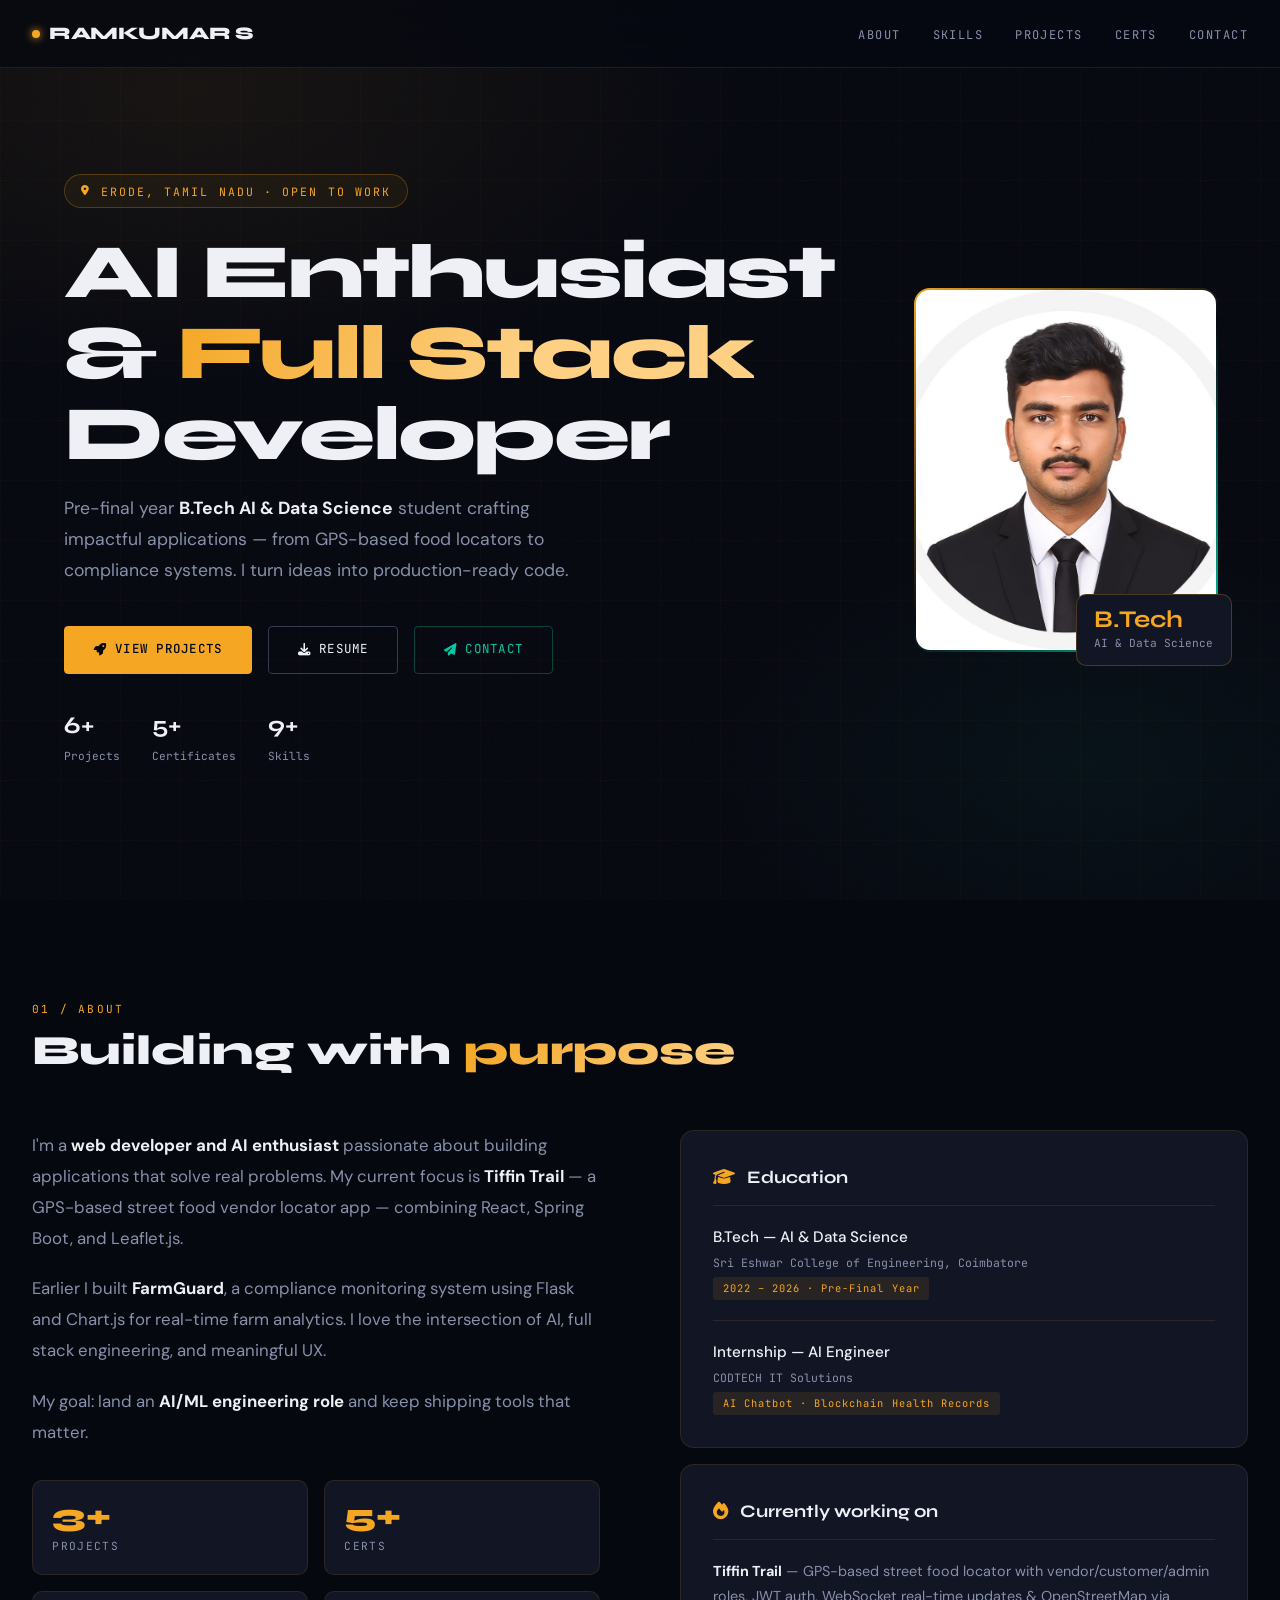
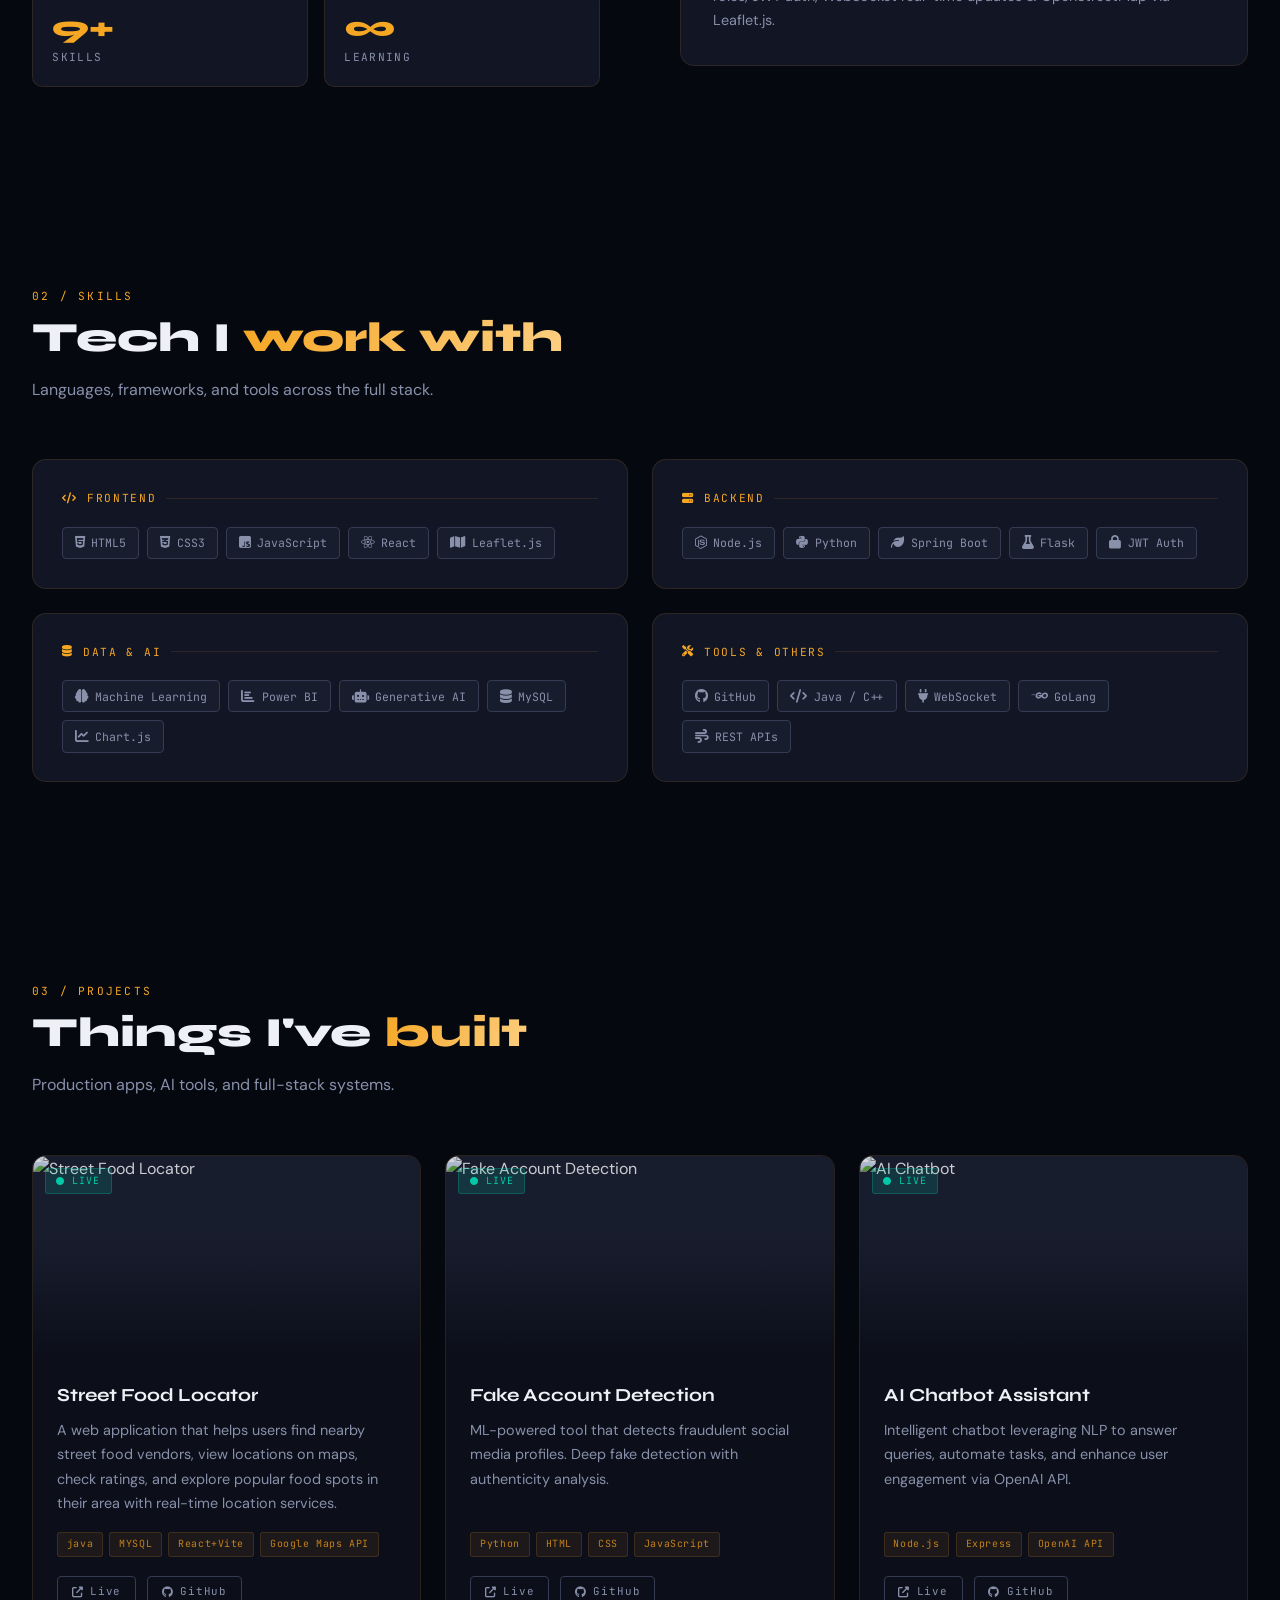
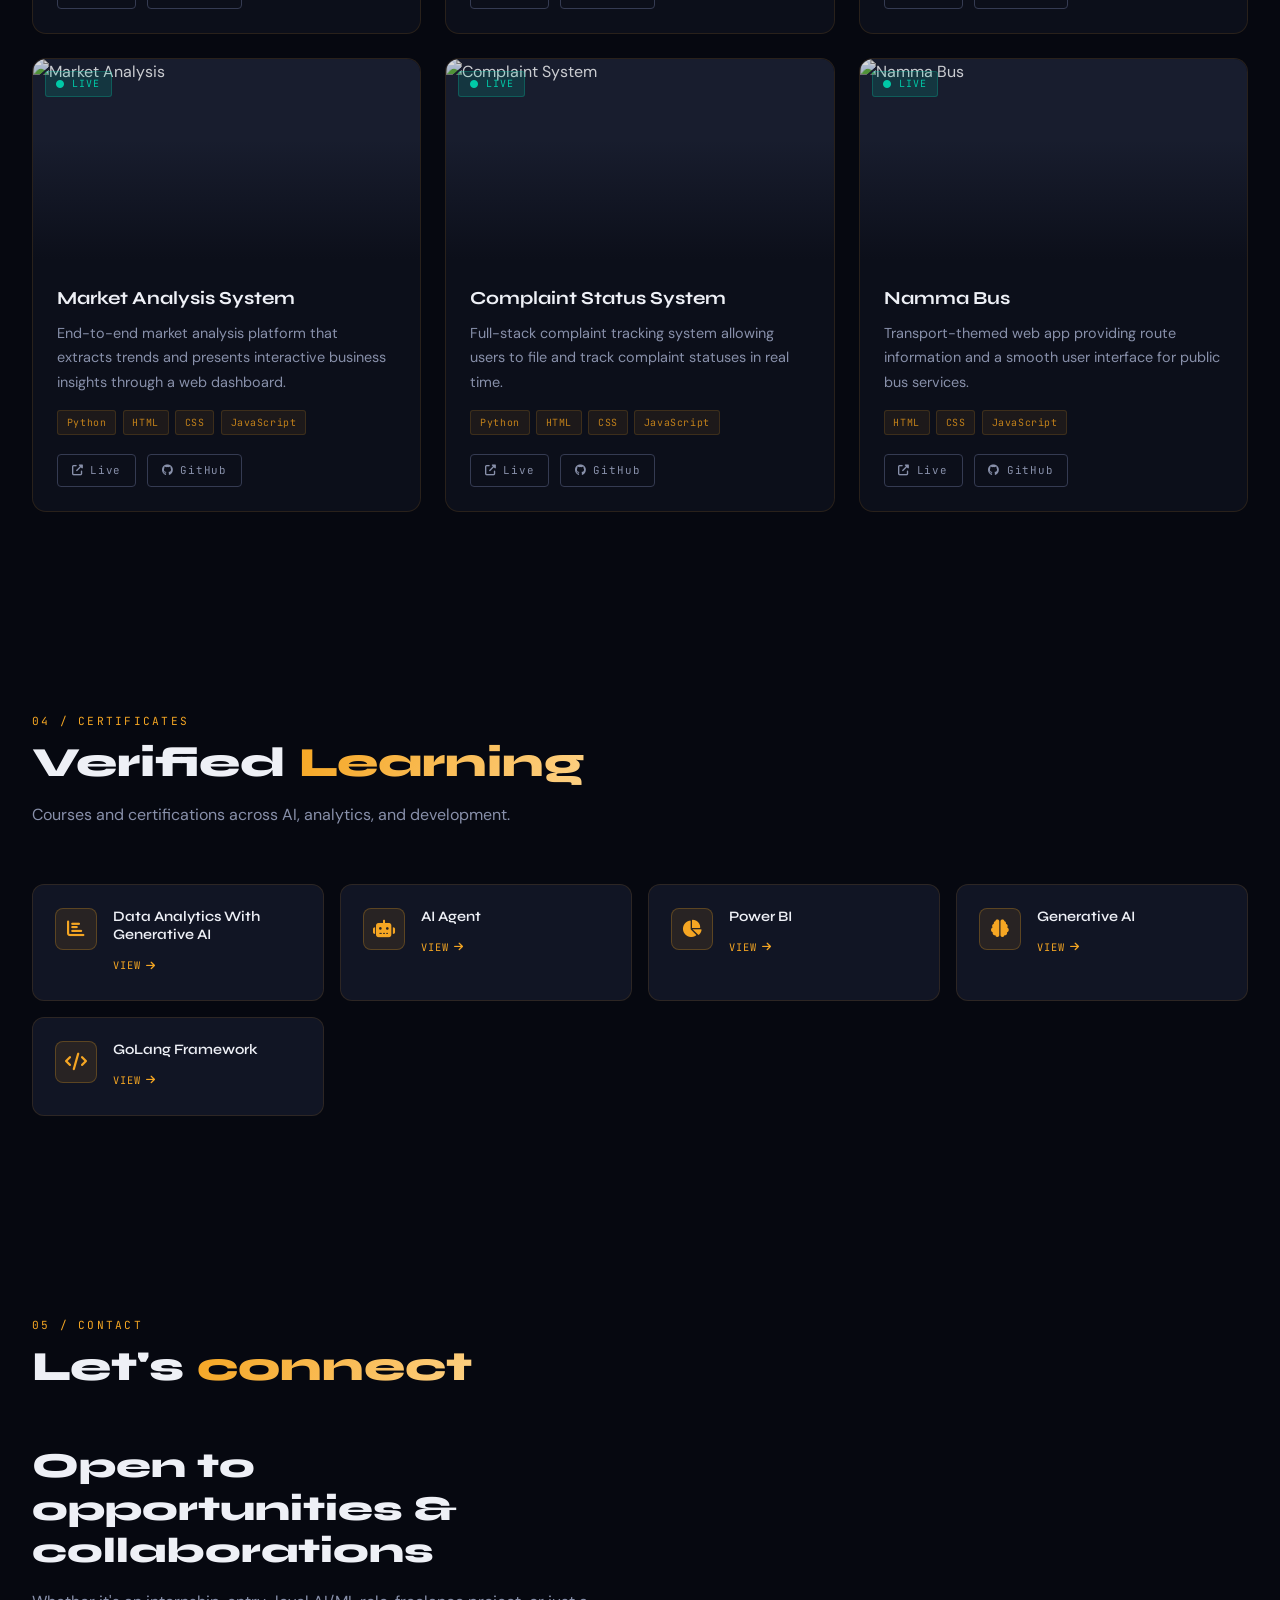
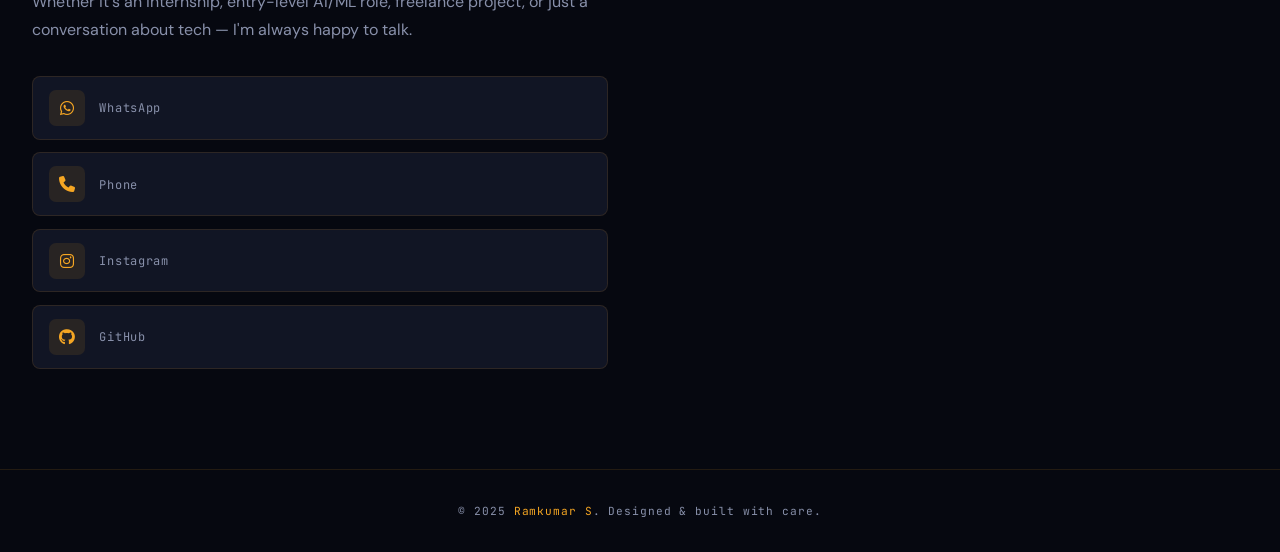
==== commit 9482aa6d: "Add Street Food Locator project details to index.html" ====
--- a/index.html
+++ b/index.html
@@ -677,6 +677,8 @@
   </div>
 </section>
 
+  
+
 <!-- ───────── PROJECTS ───────── -->
 <section id="projects">
   <div class="sec-header">
@@ -686,7 +688,42 @@
   </div>
   <div class="projects-grid">
 
-
+<!-- Street Food Locator -->
+<div class="project-card">
+  <div class="project-thumb">
+    <span class="project-badge badge-live">
+      <i class="fas fa-circle" style="font-size:.5rem"></i> Live
+    </span>
+    <img src="https://images.unsplash.com/photo-1504674900247-0877df9cc836?fit=crop&w=600&q=80" alt="Street Food Locator">
+  </div>
+
+  <div class="project-body">
+    <h3 class="project-title">Street Food Locator</h3>
+
+    <p class="project-desc">
+      A web application that helps users find nearby street food vendors, 
+      view locations on maps, check ratings, and explore popular food spots 
+      in their area with real-time location services.
+    </p>
+
+    <div class="tech-stack">
+      <span class="tag">java</span>
+      <span class="tag">MYSQL</span>
+      <span class="tag">React+Vite</span>
+      <span class="tag">Google Maps API</span>
+    </div>
+
+    <div class="project-links">
+      <a href="https://street-food-locator.netlify.app/" target="_blank" class="plink teal">
+        <i class="fas fa-external-link-alt"></i> Live
+      </a>
+
+      <a href="https://github.com/RAMKUMARSUDHA/streetfood-finder" target="_blank" class="plink">
+        <i class="fab fa-github"></i> GitHub
+      </a>
+    </div>
+  </div>
+</div>
     <!-- Fake Account Detection -->
     <div class="project-card">
       <div class="project-thumb">
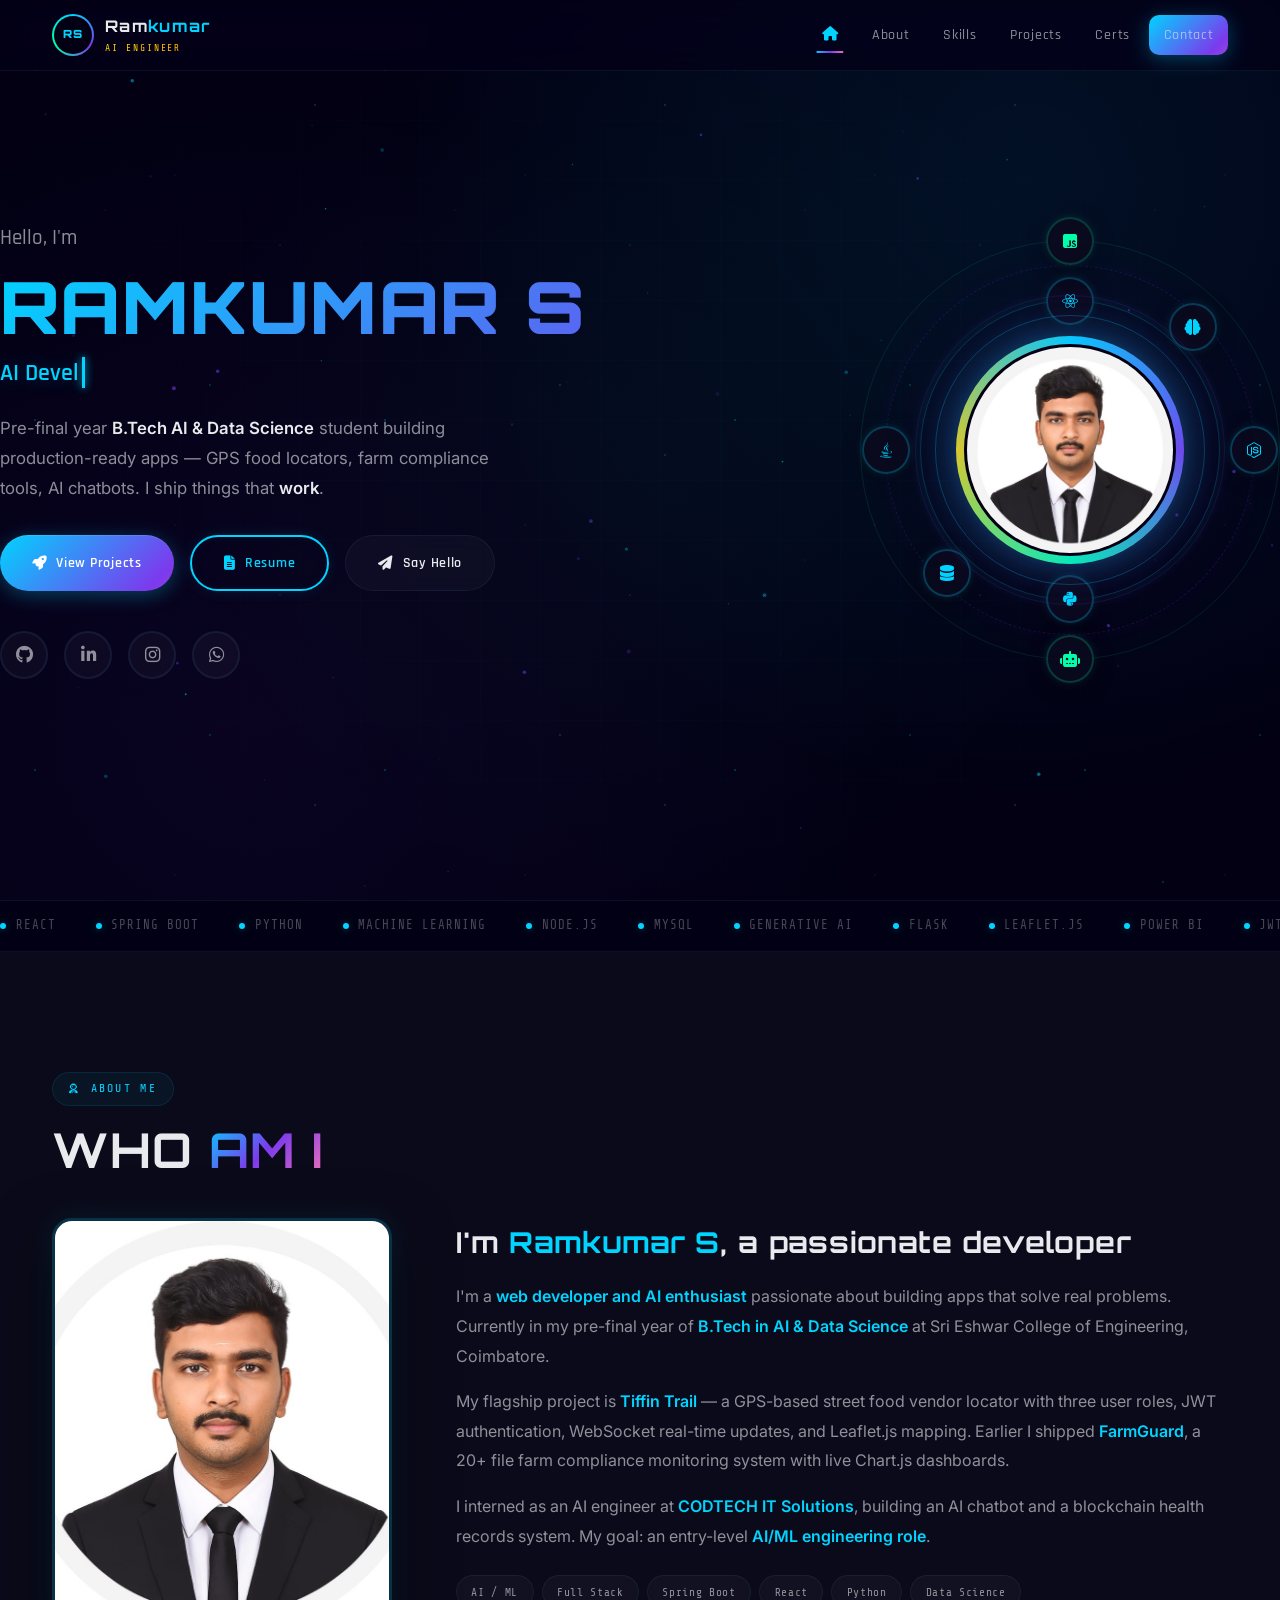
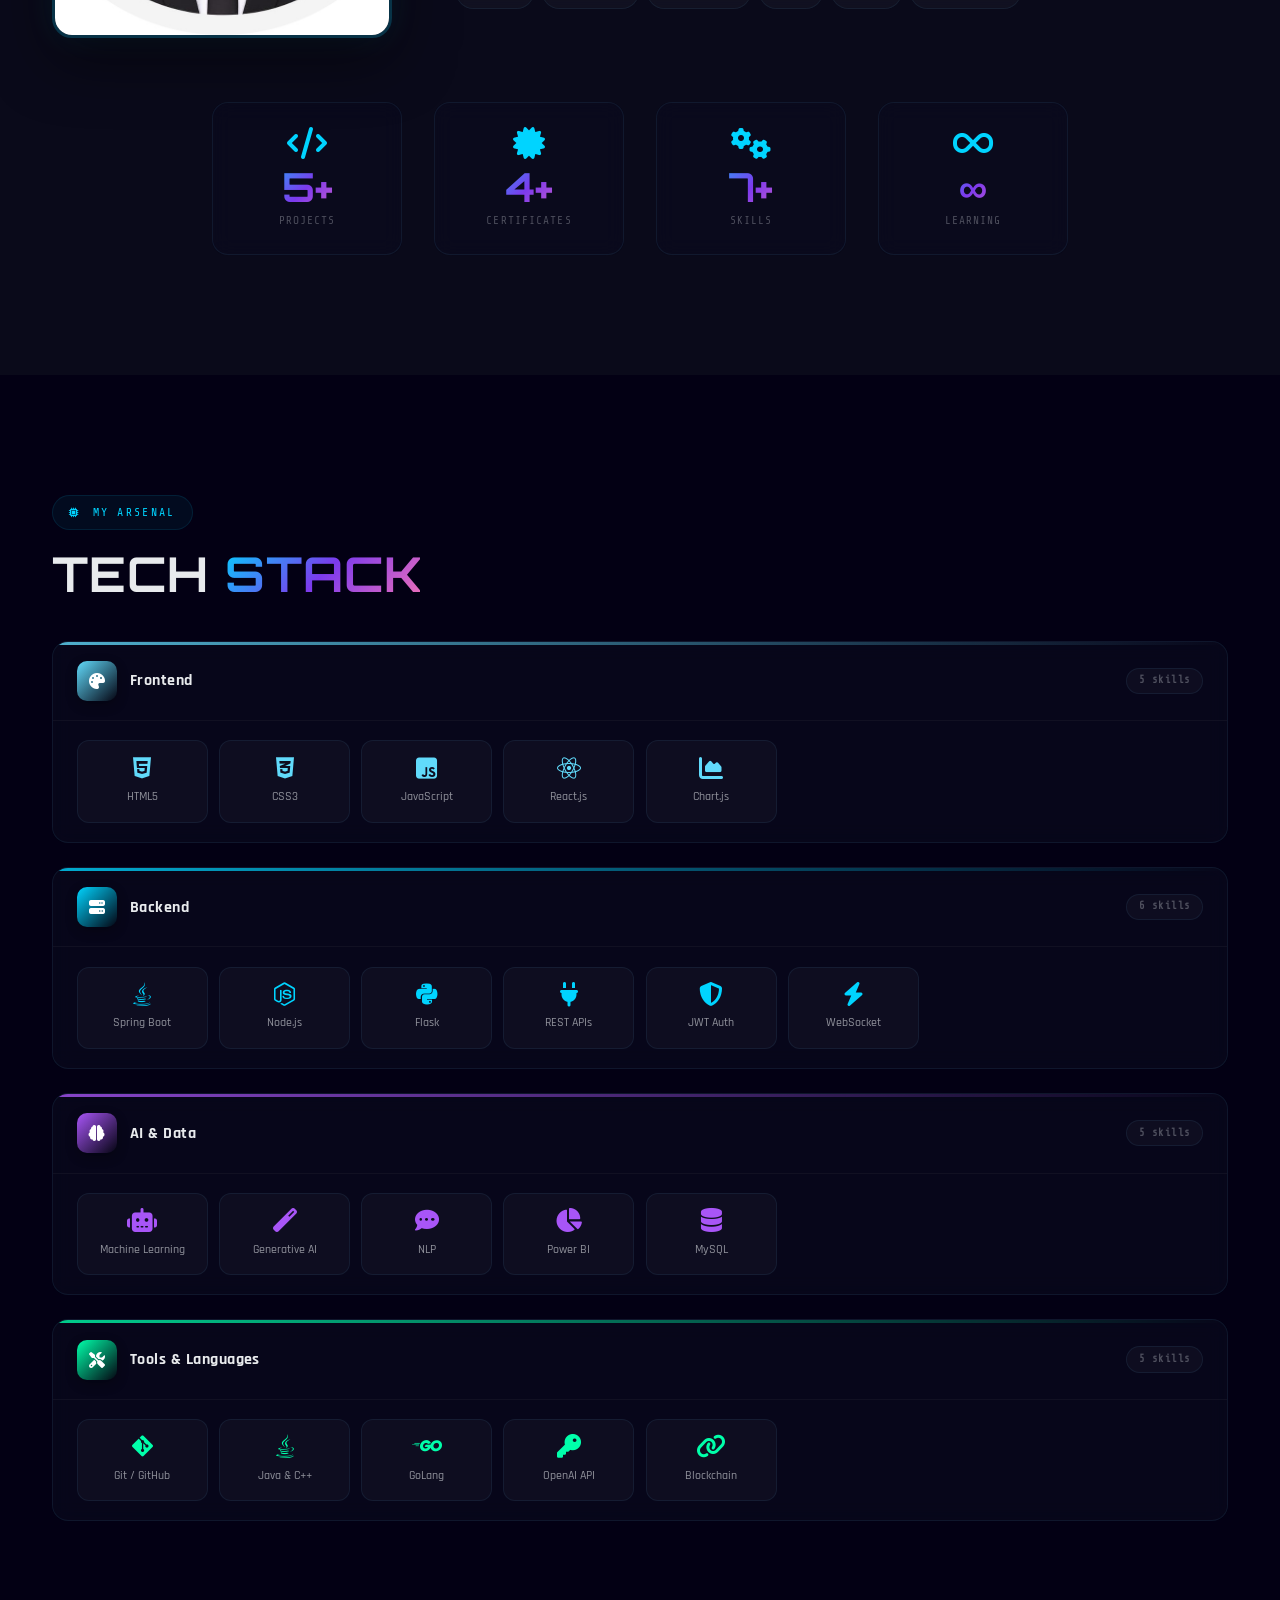
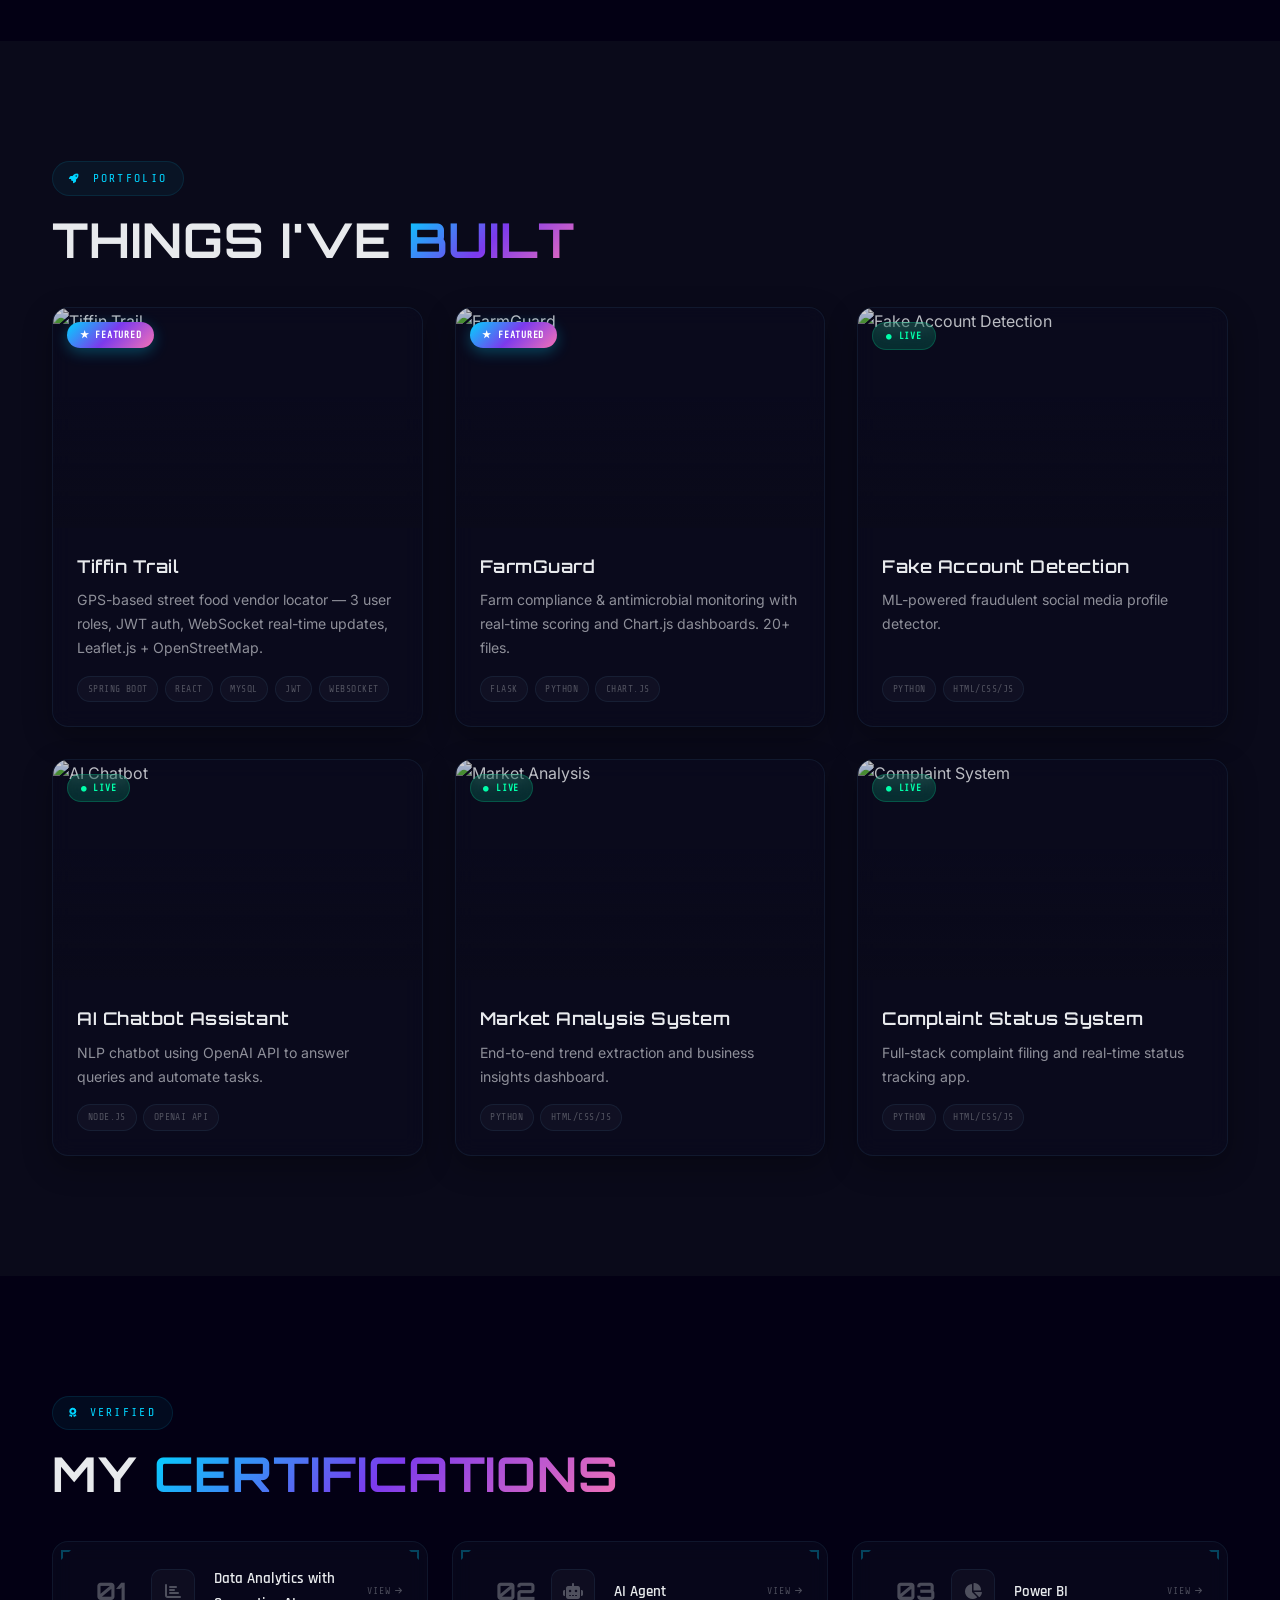
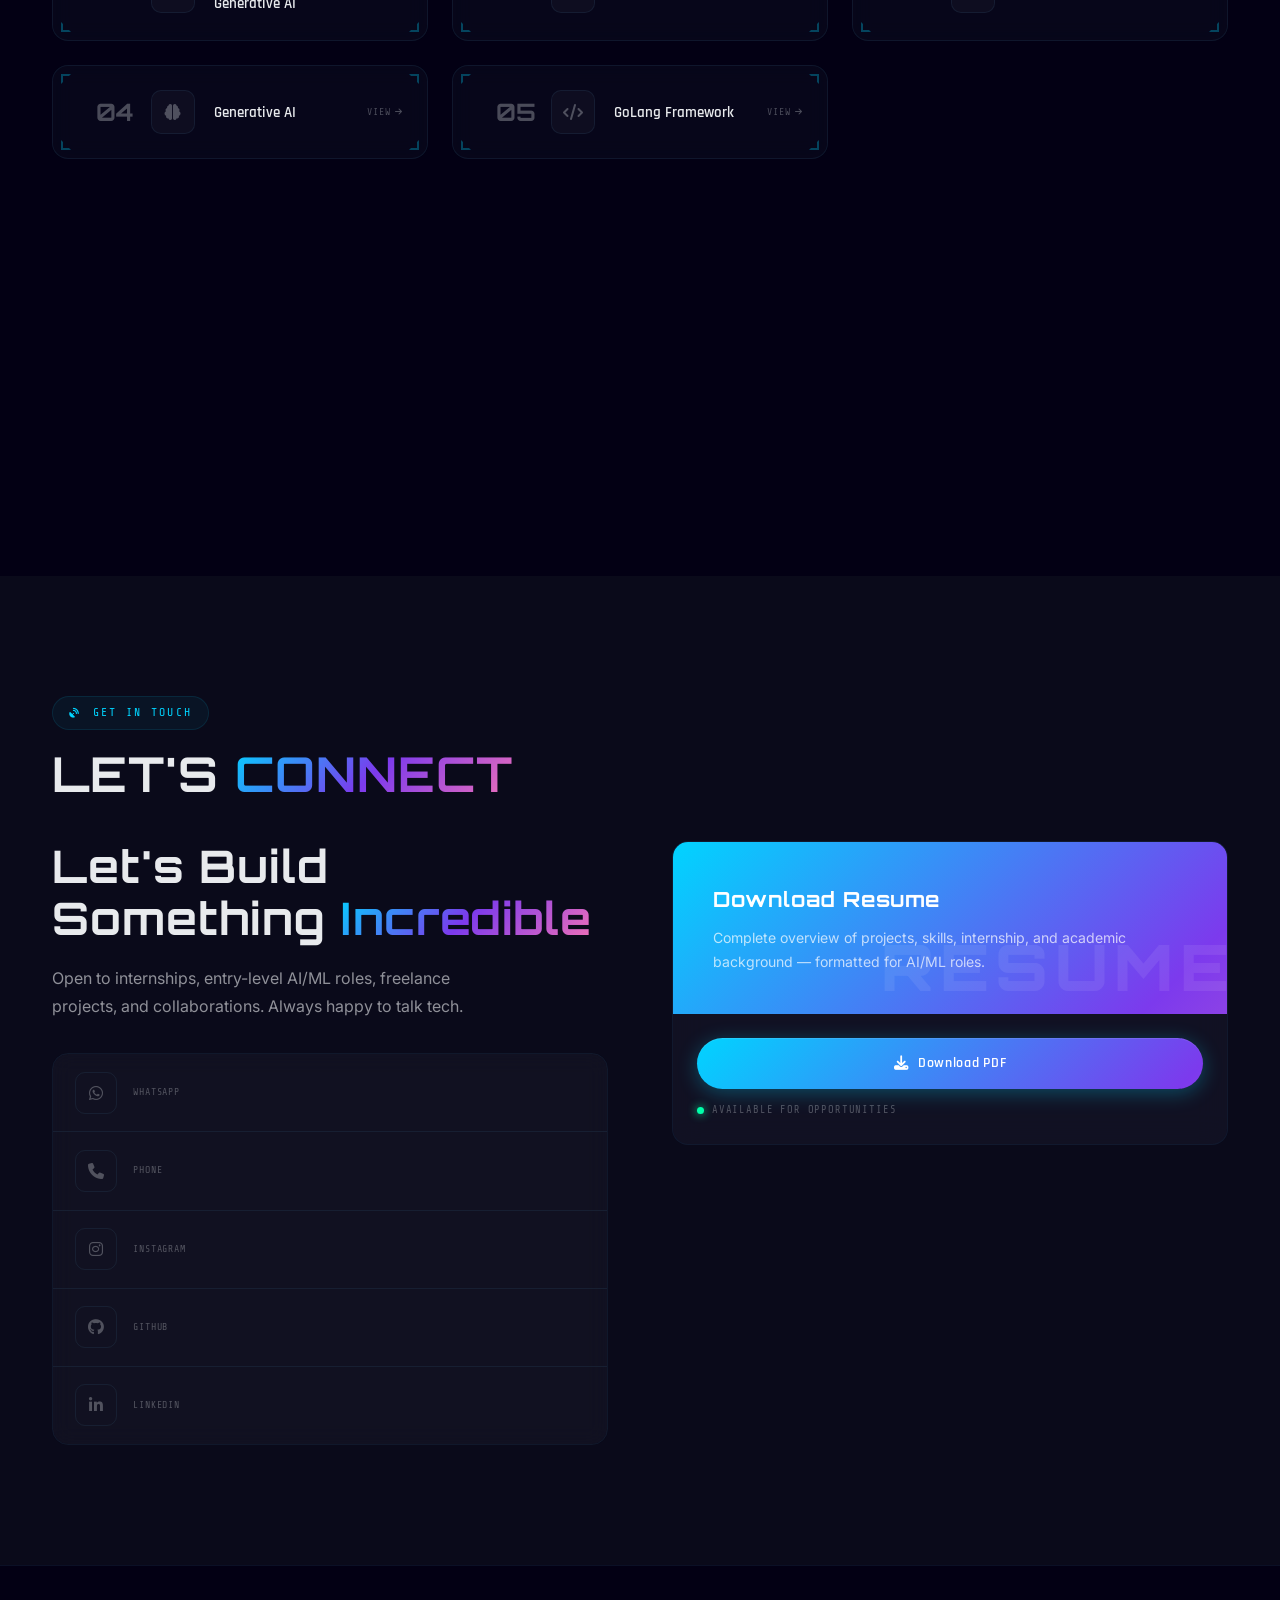
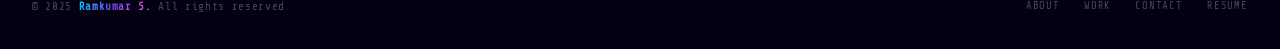
==== commit 8ba6c372: "Update index.html" ====
--- a/index.html
+++ b/index.html
@@ -1,964 +1,1250 @@
 <!DOCTYPE html>
 <html lang="en">
 <head>
-  <meta charset="UTF-8">
-  <meta name="viewport" content="width=device-width, initial-scale=1">
-  <title>Ramkumar S — AI & Full Stack Developer</title>
-  <link rel="stylesheet" href="https://cdnjs.cloudflare.com/ajax/libs/font-awesome/6.5.0/css/all.min.css">
-  <link href="https://fonts.googleapis.com/css2?family=Syne:wght@400;500;600;700;800&family=DM+Sans:ital,wght@0,300;0,400;0,500;1,400&family=JetBrains+Mono:wght@400;500&display=swap" rel="stylesheet">
-  <style>
-    :root {
-      --amber:   #f5a623;
-      --amber-d: #c2811a;
-      --amber-l: #fdd083;
-      --teal:    #00c9a7;
-      --bg0:     #060810;
-      --bg1:     #0c0f1a;
-      --bg2:     #111524;
-      --bg3:     #181d2e;
-      --border:  rgba(245,166,35,.12);
-      --border2: rgba(245,166,35,.25);
-      --text:    #eef0f6;
-      --muted:   #8890aa;
-      --faint:   #353b52;
-      --display: 'Syne', sans-serif;
-      --body:    'DM Sans', sans-serif;
-      --mono:    'JetBrains Mono', monospace;
-    }
-    *{margin:0;padding:0;box-sizing:border-box}
-    html{scroll-behavior:smooth}
-    body{
-      font-family:var(--body);
-      background:var(--bg0);
-      color:var(--text);
-      overflow-x:hidden;
-      line-height:1.65;
-    }
-
-    /* ─── SCROLL PROGRESS ─── */
-    #prog{
-      position:fixed;top:0;left:0;height:2px;width:0%;
-      background:linear-gradient(90deg,var(--amber),var(--teal));
-      z-index:9999;transition:width .1s linear;
-    }
-
-    /* ─── BACKGROUND ─── */
-    .bg-noise{
-      position:fixed;inset:0;z-index:-2;pointer-events:none;
-      background-image:url("data:image/svg+xml,%3Csvg xmlns='http://www.w3.org/2000/svg' width='200' height='200'%3E%3Cfilter id='n'%3E%3CfeTurbulence type='fractalNoise' baseFrequency='0.85' numOctaves='4' stitchTiles='stitch'/%3E%3C/filter%3E%3Crect width='200' height='200' filter='url(%23n)' opacity='0.035'/%3E%3C/svg%3E");
-      background-repeat:repeat;
-      opacity:.7;
-    }
-    .bg-grad{
-      position:fixed;inset:0;z-index:-3;
-      background:
-        radial-gradient(ellipse 80% 60% at 15% 10%, rgba(245,166,35,.07) 0%, transparent 55%),
-        radial-gradient(ellipse 60% 50% at 85% 85%, rgba(0,201,167,.05) 0%, transparent 50%),
-        var(--bg0);
-    }
-    .grid-overlay{
-      position:fixed;inset:0;z-index:-1;pointer-events:none;
-      background-image:
-        linear-gradient(rgba(245,166,35,.025) 1px, transparent 1px),
-        linear-gradient(90deg, rgba(245,166,35,.025) 1px, transparent 1px);
-      background-size:60px 60px;
-    }
-
-    /* ─── LOADER ─── */
-    #loader{
-      position:fixed;inset:0;background:var(--bg0);z-index:9998;
-      display:flex;flex-direction:column;align-items:center;justify-content:center;gap:1.2rem;
-      transition:opacity .6s ease, visibility .6s;
-    }
-    #loader.gone{opacity:0;visibility:hidden}
-    .loader-ring{
-      width:56px;height:56px;
-      border:2px solid var(--faint);
-      border-top-color:var(--amber);
-      border-radius:50%;
-      animation:spin 1s linear infinite;
-    }
-    .loader-label{
-      font-family:var(--mono);font-size:.75rem;letter-spacing:.2em;
-      color:var(--muted);text-transform:uppercase;
-    }
-    @keyframes spin{to{transform:rotate(360deg)}}
-
-    /* ─── NAV ─── */
-    header{
-      position:fixed;top:0;left:0;width:100%;z-index:1000;
-      backdrop-filter:blur(18px) saturate(1.4);
-      background:rgba(6,8,16,.75);
-      border-bottom:1px solid var(--border);
-      transition:background .3s;
-    }
-    nav{
-      max-width:1280px;margin:0 auto;
-      display:flex;align-items:center;justify-content:space-between;
-      padding:.9rem 2rem;
-    }
-    .logo{
-      font-family:var(--display);font-weight:800;font-size:1.1rem;
-      color:var(--text);letter-spacing:-.01em;
-      display:flex;align-items:center;gap:.55rem;
-      text-decoration:none;
-    }
-    .logo-dot{
-      width:8px;height:8px;border-radius:50%;
-      background:var(--amber);
-      box-shadow:0 0 8px var(--amber);
-      animation:blink 2.5s ease-in-out infinite;
-    }
-    @keyframes blink{0%,100%{opacity:1}50%{opacity:.35}}
-    nav ul{display:flex;gap:2rem;list-style:none}
-    nav a{
-      font-family:var(--mono);font-size:.75rem;letter-spacing:.12em;
-      text-transform:uppercase;color:var(--muted);text-decoration:none;
-      position:relative;padding:.3rem 0;
-      transition:color .25s;
-    }
-    nav a::after{
-      content:'';position:absolute;bottom:0;left:0;
-      width:0;height:1px;background:var(--amber);
-      transition:width .3s;
-    }
-    nav a:hover{color:var(--amber)}
-    nav a:hover::after{width:100%}
-    .hamburger{display:none;flex-direction:column;gap:5px;cursor:pointer;z-index:1001}
-    .hamburger span{width:24px;height:1.5px;background:var(--text);transition:.3s}
-    .hamburger.open span:nth-child(1){transform:rotate(45deg) translate(5px,5px)}
-    .hamburger.open span:nth-child(2){opacity:0}
-    .hamburger.open span:nth-child(3){transform:rotate(-45deg) translate(5px,-5px)}
-
-    /* ─── SECTIONS BASE ─── */
-    section{
-      padding:100px 0;
-      opacity:0;transform:translateY(40px);
-      transition:opacity .75s ease,transform .75s ease;
-    }
-    section.reveal{opacity:1;transform:none}
-    .container{max-width:1280px;margin:0 auto;padding:0 2rem}
-
-    .sec-label{
-      font-family:var(--mono);font-size:.7rem;letter-spacing:.2em;
-      color:var(--amber);text-transform:uppercase;margin-bottom:.6rem;
-    }
-    .sec-title{
-      font-family:var(--display);font-size:2.6rem;font-weight:800;
-      line-height:1.1;color:var(--text);margin-bottom:1rem;
-    }
-    .sec-title span{
-      background:linear-gradient(120deg,var(--amber),var(--amber-l));
-      -webkit-background-clip:text;-webkit-text-fill-color:transparent;background-clip:text;
-    }
-    .sec-sub{color:var(--muted);font-size:1rem;max-width:480px}
-    .sec-header{margin-bottom:3.5rem}
-
-    /* ─── HERO ─── */
-    .hero{
-      min-height:100vh;display:flex;align-items:center;
-      padding:120px 2rem 80px;
-    }
-    .hero-inner{
-      max-width:1280px;margin:0 auto;width:100%;
-      display:grid;grid-template-columns:1fr auto;gap:5rem;align-items:center;
-    }
-    .hero-tag{
-      display:inline-flex;align-items:center;gap:.6rem;
-      font-family:var(--mono);font-size:.72rem;letter-spacing:.18em;
-      text-transform:uppercase;color:var(--amber);
-      border:1px solid var(--border2);border-radius:2rem;
-      padding:.4rem 1rem;margin-bottom:1.5rem;
-      background:rgba(245,166,35,.05);
-    }
-    .hero-tag i{font-size:.65rem}
-    .hero h1{
-      font-family:var(--display);font-weight:800;
-      font-size:clamp(2.8rem,6vw,5rem);
-      line-height:1.05;letter-spacing:-.03em;
-      color:var(--text);margin-bottom:1.2rem;
-    }
-    .hero h1 em{
-      font-style:normal;
-      background:linear-gradient(120deg,var(--amber) 0%,var(--amber-l) 60%);
-      -webkit-background-clip:text;-webkit-text-fill-color:transparent;background-clip:text;
-    }
-    .hero-desc{
-      font-size:1.1rem;color:var(--muted);max-width:520px;
-      line-height:1.75;margin-bottom:2.5rem;
-    }
-    .hero-desc strong{color:var(--text)}
-    .hero-btns{display:flex;gap:1rem;flex-wrap:wrap}
-    .btn{
-      display:inline-flex;align-items:center;gap:.5rem;
-      font-family:var(--mono);font-size:.78rem;letter-spacing:.1em;
-      text-transform:uppercase;text-decoration:none;
-      padding:.8rem 1.8rem;border-radius:4px;
-      border:1px solid transparent;
-      transition:all .25s;cursor:pointer;
-    }
-    .btn-fill{
-      background:var(--amber);color:var(--bg0);
-      border-color:var(--amber);font-weight:500;
-    }
-    .btn-fill:hover{background:var(--amber-l);box-shadow:0 0 20px rgba(245,166,35,.3)}
-    .btn-ghost{
-      background:transparent;color:var(--text);
-      border-color:var(--faint);
-    }
-    .btn-ghost:hover{border-color:var(--amber);color:var(--amber)}
-    .btn-teal{
-      background:transparent;color:var(--teal);
-      border-color:rgba(0,201,167,.3);
-    }
-    .btn-teal:hover{background:rgba(0,201,167,.08);box-shadow:0 0 16px rgba(0,201,167,.2)}
-
-    /* Hero image side */
-    .hero-visual{position:relative}
-    .hero-frame{
-      width:300px;height:360px;position:relative;
-    }
-    .hero-frame::before{
-      content:'';position:absolute;inset:-2px;
-      background:linear-gradient(135deg,var(--amber),transparent 50%,var(--teal));
-      border-radius:16px;z-index:0;
-    }
-    .hero-frame img{
-      position:relative;z-index:1;
-      width:100%;height:100%;object-fit:cover;
-      border-radius:14px;
-      display:block;
-      background:var(--bg2);
-    }
-    .hero-badge{
-      position:absolute;bottom:-16px;right:-16px;
-      background:var(--bg2);border:1px solid var(--border2);
-      border-radius:10px;padding:.8rem 1.1rem;z-index:2;
-      font-family:var(--mono);font-size:.7rem;color:var(--muted);
-    }
-    .hero-badge span{
-      display:block;font-size:1.5rem;font-weight:700;
-      font-family:var(--display);color:var(--amber);line-height:1;
-      margin-bottom:.1rem;
-    }
-    .hero-meta{
-      margin-top:2rem;display:flex;gap:2rem;
-    }
-    .meta-item{font-family:var(--mono);font-size:.7rem;color:var(--muted)}
-    .meta-item strong{display:block;font-family:var(--display);font-size:1.5rem;color:var(--text);margin-bottom:.1rem}
-
-    /* ─── ABOUT ─── */
-    #about .about-grid{
-      display:grid;grid-template-columns:1fr 1fr;gap:5rem;align-items:start;
-    }
-    .about-text p{
-      font-size:1.05rem;color:var(--muted);line-height:1.85;margin-bottom:1.2rem;
-    }
-    .about-text strong{color:var(--text)}
-    .about-highlights{
-      display:grid;grid-template-columns:1fr 1fr;gap:1rem;margin-top:2rem;
-    }
-    .highlight{
-      background:var(--bg2);border:1px solid var(--border);
-      border-radius:10px;padding:1.2rem;
-      transition:border-color .3s, transform .3s;
-    }
-    .highlight:hover{border-color:var(--border2);transform:translateY(-3px)}
-    .highlight-num{
-      font-family:var(--display);font-size:2rem;font-weight:800;
-      color:var(--amber);line-height:1;
-    }
-    .highlight-lbl{
-      font-family:var(--mono);font-size:.7rem;letter-spacing:.12em;
-      text-transform:uppercase;color:var(--muted);margin-top:.3rem;
-    }
-    .about-card{
-      background:var(--bg2);border:1px solid var(--border);
-      border-radius:14px;padding:2rem;
-    }
-    .about-card h3{
-      font-family:var(--display);font-size:1.1rem;font-weight:700;
-      color:var(--text);margin-bottom:1.2rem;
-      padding-bottom:.8rem;border-bottom:1px solid var(--border);
-    }
-    .edu-item{margin-bottom:1.2rem}
-    .edu-item:last-child{margin-bottom:0}
-    .edu-title{font-weight:500;color:var(--text);font-size:.95rem}
-    .edu-sub{font-family:var(--mono);font-size:.72rem;color:var(--muted);margin-top:.2rem}
-    .edu-year{
-      display:inline-block;margin-top:.3rem;
-      background:rgba(245,166,35,.1);color:var(--amber);
-      font-family:var(--mono);font-size:.65rem;letter-spacing:.1em;
-      padding:.2rem .6rem;border-radius:3px;
-    }
-
-    /* ─── SKILLS ─── */
-    .skills-layout{
-      display:grid;grid-template-columns:1fr 1fr;gap:1.5rem;
-    }
-    .skill-group{
-      background:var(--bg2);border:1px solid var(--border);
-      border-radius:14px;padding:1.8rem;
-      transition:border-color .3s;
-    }
-    .skill-group:hover{border-color:var(--border2)}
-    .skill-group-title{
-      font-family:var(--mono);font-size:.7rem;letter-spacing:.15em;
-      text-transform:uppercase;color:var(--amber);margin-bottom:1.2rem;
-      display:flex;align-items:center;gap:.6rem;
-    }
-    .skill-group-title::after{
-      content:'';flex:1;height:1px;background:var(--border);
-    }
-    .skill-chips{display:flex;flex-wrap:wrap;gap:.5rem}
-    .chip{
-      display:inline-flex;align-items:center;gap:.4rem;
-      font-family:var(--mono);font-size:.72rem;
-      background:var(--bg3);border:1px solid var(--faint);
-      color:var(--muted);border-radius:4px;
-      padding:.35rem .75rem;
-      transition:all .25s;cursor:default;
-    }
-    .chip:hover{border-color:var(--amber);color:var(--amber);background:rgba(245,166,35,.05)}
-    .chip i{font-size:.85rem}
-
-    /* ─── PROJECTS ─── */
-    .projects-grid{
-      display:grid;grid-template-columns:repeat(auto-fill,minmax(360px,1fr));gap:1.5rem;
-    }
-    .project-card{
-      background:var(--bg1);border:1px solid var(--border);
-      border-radius:14px;overflow:hidden;
-      transition:border-color .3s,transform .35s,box-shadow .35s;
-      display:flex;flex-direction:column;
-    }
-    .project-card:hover{
-      border-color:var(--border2);
-      transform:translateY(-6px);
-      box-shadow:0 20px 50px rgba(0,0,0,.45),0 0 0 1px rgba(245,166,35,.08);
-    }
-    .project-card.featured{
-      grid-column:span 2;
-      flex-direction:row;
-    }
-    .project-thumb{
-      position:relative;height:200px;overflow:hidden;background:var(--bg3);
-      flex-shrink:0;
-    }
-    .project-card.featured .project-thumb{width:320px;height:auto}
-    .project-thumb img{
-      width:100%;height:100%;object-fit:cover;
-      transition:transform .5s;filter:brightness(.85) saturate(.9);
-    }
-    .project-card:hover .project-thumb img{transform:scale(1.06);filter:brightness(.95) saturate(1)}
-    .project-thumb::after{
-      content:'';position:absolute;bottom:0;left:0;right:0;height:60%;
-      background:linear-gradient(to top,var(--bg1),transparent);
-    }
-    .project-badge{
-      position:absolute;top:12px;left:12px;z-index:1;
-      font-family:var(--mono);font-size:.62rem;letter-spacing:.1em;
-      text-transform:uppercase;padding:.25rem .65rem;border-radius:3px;
-    }
-    .badge-live{background:rgba(0,201,167,.15);color:var(--teal);border:1px solid rgba(0,201,167,.25)}
-    .badge-featured{background:rgba(245,166,35,.15);color:var(--amber);border:1px solid rgba(245,166,35,.25)}
-    .project-body{padding:1.5rem;flex:1;display:flex;flex-direction:column}
-    .project-title{
-      font-family:var(--display);font-size:1.15rem;font-weight:700;
-      color:var(--text);margin-bottom:.5rem;
-    }
-    .project-desc{
-      font-size:.9rem;color:var(--muted);line-height:1.7;
-      margin-bottom:1rem;flex:1;
-    }
-    .tech-stack{display:flex;gap:.4rem;flex-wrap:wrap;margin-bottom:1.2rem}
-    .tag{
-      font-family:var(--mono);font-size:.62rem;letter-spacing:.06em;
-      background:rgba(245,166,35,.07);color:var(--amber-d);
-      border:1px solid rgba(245,166,35,.15);
-      padding:.2rem .55rem;border-radius:3px;
-    }
-    .project-links{display:flex;gap:.7rem;margin-top:auto}
-    .plink{
-      display:inline-flex;align-items:center;gap:.4rem;
-      font-family:var(--mono);font-size:.68rem;letter-spacing:.08em;
-      text-decoration:none;color:var(--muted);
-      border:1px solid var(--faint);border-radius:4px;
-      padding:.4rem .85rem;
-      transition:all .25s;
-    }
-    .plink:hover{color:var(--amber);border-color:var(--amber);background:rgba(245,166,35,.05)}
-    .plink.teal:hover{color:var(--teal);border-color:var(--teal);background:rgba(0,201,167,.05)}
-
-    /* ─── CERTIFICATES ─── */
-    .certs-grid{
-      display:grid;grid-template-columns:repeat(auto-fill,minmax(250px,1fr));gap:1rem;
-    }
-    .cert-card{
-      background:var(--bg2);border:1px solid var(--border);
-      border-radius:12px;padding:1.4rem;
-      display:flex;align-items:flex-start;gap:1rem;
-      transition:all .3s;
-    }
-    .cert-card:hover{border-color:var(--border2);transform:translateY(-3px)}
-    .cert-icon{
-      width:42px;height:42px;border-radius:8px;flex-shrink:0;
-      background:rgba(245,166,35,.1);border:1px solid var(--border2);
-      display:flex;align-items:center;justify-content:center;
-      color:var(--amber);font-size:1.1rem;
-    }
-    .cert-info h4{
-      font-family:var(--display);font-weight:600;font-size:.9rem;
-      color:var(--text);margin-bottom:.4rem;line-height:1.3;
-    }
-    .cert-link{
-      font-family:var(--mono);font-size:.65rem;letter-spacing:.08em;
-      color:var(--amber);text-decoration:none;
-      display:inline-flex;align-items:center;gap:.3rem;
-      text-transform:uppercase;
-      transition:color .2s;
-    }
-    .cert-link:hover{color:var(--amber-l)}
-
-    /* ─── CONTACT ─── */
-    #contact .contact-wrap{
-      display:grid;grid-template-columns:1fr 1fr;gap:4rem;align-items:center;
-    }
-    .contact-text h2{
-      font-family:var(--display);font-weight:800;font-size:2.2rem;
-      color:var(--text);margin-bottom:1rem;line-height:1.2;
-    }
-    .contact-text p{color:var(--muted);font-size:1rem;line-height:1.75;margin-bottom:2rem}
-    .contact-links{display:flex;flex-direction:column;gap:.8rem}
-    .contact-link{
-      display:flex;align-items:center;gap:.9rem;
-      font-size:.95rem;color:var(--muted);text-decoration:none;
-      padding:.8rem 1rem;border-radius:8px;border:1px solid var(--border);
-      background:var(--bg2);transition:all .25s;
-    }
-    .contact-link:hover{border-color:var(--border2);color:var(--text);background:var(--bg3)}
-    .contact-link i{
-      width:36px;height:36px;border-radius:7px;
-      background:rgba(245,166,35,.1);color:var(--amber);
-      display:flex;align-items:center;justify-content:center;
-      font-size:1rem;flex-shrink:0;
-    }
-    .contact-link span{font-family:var(--mono);font-size:.75rem;letter-spacing:.06em}
-    .social-row{display:flex;gap:.75rem;margin-top:1.5rem}
-    .social-btn{
-      width:44px;height:44px;border-radius:8px;
-      background:var(--bg2);border:1px solid var(--border);
-      color:var(--muted);font-size:1rem;
-      display:flex;align-items:center;justify-content:center;
-      text-decoration:none;transition:all .25s;
-    }
-    .social-btn:hover{border-color:var(--amber);color:var(--amber);background:rgba(245,166,35,.05)}
-    .cta-box{
-      background:var(--bg2);border:1px solid var(--border);
-      border-radius:16px;padding:2.5rem;text-align:center;
-    }
-    .cta-box h3{
-      font-family:var(--display);font-weight:700;font-size:1.4rem;
-      color:var(--text);margin-bottom:.8rem;
-    }
-    .cta-box p{color:var(--muted);font-size:.9rem;margin-bottom:1.5rem;line-height:1.7}
-    .cta-box .btn{width:100%;justify-content:center}
-    .availability{
-      display:flex;align-items:center;gap:.5rem;justify-content:center;
-      margin-top:1rem;font-family:var(--mono);font-size:.68rem;
-      letter-spacing:.1em;text-transform:uppercase;color:var(--muted);
-    }
-    .avail-dot{
-      width:7px;height:7px;border-radius:50%;background:#22c55e;
-      box-shadow:0 0 6px #22c55e;
-      animation:blink 2s infinite;
-    }
-
-    /* ─── FOOTER ─── */
-    footer{
-      border-top:1px solid var(--border);
-      padding:2rem;text-align:center;
-    }
-    footer p{font-family:var(--mono);font-size:.7rem;letter-spacing:.08em;color:var(--muted)}
-    footer span{color:var(--amber)}
-
-    /* ─── SCROLLBAR ─── */
-    ::-webkit-scrollbar{width:5px}
-    ::-webkit-scrollbar-track{background:var(--bg0)}
-    ::-webkit-scrollbar-thumb{background:var(--amber-d);border-radius:3px}
-
-    /* ─── RESPONSIVE ─── */
-    @media(max-width:1024px){
-      .hero-inner{grid-template-columns:1fr;gap:3rem}
-      .hero-visual{display:flex;justify-content:center}
-      .hero-frame{width:260px;height:310px}
-      #about .about-grid{grid-template-columns:1fr;gap:2.5rem}
-      .skills-layout{grid-template-columns:1fr}
-      .project-card.featured{grid-column:span 1;flex-direction:column}
-      .project-card.featured .project-thumb{width:100%;height:200px}
-      #contact .contact-wrap{grid-template-columns:1fr;gap:2.5rem}
-    }
-    @media(max-width:768px){
-      nav ul{
-        position:fixed;top:0;right:-100%;width:75%;height:100vh;
-        background:rgba(6,8,16,.97);backdrop-filter:blur(20px);
-        flex-direction:column;justify-content:center;align-items:center;gap:2.2rem;
-        border-left:1px solid var(--border);transition:right .3s ease;
-      }
-      nav ul.open{right:0}
-      nav a{font-size:.9rem}
-      .hamburger{display:flex}
-      .sec-title{font-size:2rem}
-      .hero h1{font-size:2.4rem}
-      .projects-grid{grid-template-columns:1fr}
-      .about-highlights{grid-template-columns:1fr 1fr}
-    }
-  </style>
+<meta charset="UTF-8">
+<meta name="viewport" content="width=device-width, initial-scale=1.0">
+<title>Ramkumar S | AI & Full Stack Developer</title>
+<meta name="description" content="Portfolio of Ramkumar S — AI & Full Stack Developer. Explore projects, skills, certifications, and connect for opportunities.">
+<meta name="keywords" content="Ramkumar S, AI developer, full stack developer, React, Spring Boot, Python, Machine Learning, portfolio">
+<link rel="stylesheet" href="https://cdnjs.cloudflare.com/ajax/libs/font-awesome/6.5.1/css/all.min.css">
+<link href="https://fonts.googleapis.com/css2?family=Orbitron:wght@400;500;600;700;800;900&family=Rajdhani:wght@300;400;500;600;700&family=Share+Tech+Mono&family=Inter:wght@300;400;500;600;700&display=swap" rel="stylesheet">
+<style>
+/* ═══════════════════════════════════════════════
+   DESIGN SYSTEM — AI NEURAL FUTURISTIC
+   ═══════════════════════════════════════════════ */
+:root {
+  --bg: #030014;
+  --bg-2: #0a0a1a;
+  --card: rgba(10, 10, 30, 0.6);
+  --glass: rgba(255,255,255,0.03);
+  --glass-h: rgba(255,255,255,0.06);
+  --border: rgba(100, 200, 255, 0.08);
+  --border-h: rgba(100, 200, 255, 0.2);
+  --text: #e8eaed;
+  --text-2: rgba(232,234,237,0.6);
+  --text-3: rgba(232,234,237,0.3);
+  --cyan: #00d4ff;
+  --cyan-d: #0099cc;
+  --cyan-glow: rgba(0,212,255,0.3);
+  --purple: #7c3aed;
+  --purple-glow: rgba(124,58,237,0.25);
+  --neon: #00ffaa;
+  --neon-glow: rgba(0,255,170,0.2);
+  --gold: #ffd700;
+  --grad-1: linear-gradient(135deg, #00d4ff 0%, #7c3aed 50%, #f472b6 100%);
+  --grad-2: linear-gradient(135deg, #00d4ff 0%, #00ffaa 100%);
+  --grad-3: linear-gradient(90deg, #00d4ff, #7c3aed, #00ffaa, #00d4ff);
+  --font-display: 'Orbitron', sans-serif;
+  --font-body: 'Inter', sans-serif;
+  --font-accent: 'Rajdhani', sans-serif;
+  --font-mono: 'Share Tech Mono', monospace;
+  --radius: 16px;
+  --radius-sm: 10px;
+  --ease: cubic-bezier(0.4, 0, 0.2, 1);
+}
+
+*{margin:0;padding:0;box-sizing:border-box;text-decoration:none;list-style:none}
+html{scroll-behavior:smooth;scroll-padding-top:80px}
+::selection{background:var(--cyan);color:#000}
+
+::-webkit-scrollbar{width:6px}
+::-webkit-scrollbar-track{background:var(--bg)}
+::-webkit-scrollbar-thumb{background:var(--cyan);border-radius:3px}
+::-webkit-scrollbar-thumb:hover{background:var(--neon)}
+
+body{
+  font-family:var(--font-body);
+  background:var(--bg);
+  color:var(--text);
+  overflow-x:hidden;
+  line-height:1.7;
+}
+
+/* ── PARTICLES ── */
+#particles-canvas{position:fixed;top:0;left:0;width:100%;height:100%;z-index:0;pointer-events:none}
+
+/* ── STAR FIELD ── */
+.stars-field{
+  position:fixed;inset:0;z-index:0;pointer-events:none;
+  background-image:
+    radial-gradient(1.5px 1.5px at 10% 20%, rgba(0,212,255,0.4), transparent),
+    radial-gradient(1px 1px at 30% 60%, rgba(124,58,237,0.3), transparent),
+    radial-gradient(1.5px 1.5px at 60% 10%, rgba(0,255,170,0.3), transparent),
+    radial-gradient(1px 1px at 80% 70%, rgba(255,255,255,0.2), transparent),
+    radial-gradient(1px 1px at 50% 50%, rgba(0,212,255,0.2), transparent),
+    radial-gradient(1.5px 1.5px at 90% 30%, rgba(244,114,182,0.3), transparent);
+  background-size: 350px 350px;
+  animation: starsFloat 30s linear infinite;
+}
+@keyframes starsFloat{from{background-position:0 0}to{background-position:350px 350px}}
+
+/* ── GRID OVERLAY ── */
+.grid-overlay{
+  position:fixed;inset:0;z-index:0;pointer-events:none;
+  background-image:
+    linear-gradient(rgba(0,212,255,0.02) 1px, transparent 1px),
+    linear-gradient(90deg, rgba(0,212,255,0.02) 1px, transparent 1px);
+  background-size:60px 60px;
+  mask-image:radial-gradient(ellipse 80% 80% at 50% 50%, black 30%, transparent 100%);
+  -webkit-mask-image:radial-gradient(ellipse 80% 80% at 50% 50%, black 30%, transparent 100%);
+}
+
+/* ── SCROLL PROGRESS ── */
+#progress-bar{
+  position:fixed;top:0;left:0;height:3px;width:0;
+  background:var(--grad-3);
+  background-size:300% 100%;
+  animation:gradShift 3s linear infinite;
+  z-index:99999;
+  box-shadow:0 0 20px var(--cyan-glow);
+}
+@keyframes gradShift{0%{background-position:0% 50%}50%{background-position:100% 50%}100%{background-position:0% 50%}}
+
+/* ── LOADER ── */
+#loader-overlay{
+  position:fixed;inset:0;background:var(--bg);z-index:99998;
+  display:flex;align-items:center;justify-content:center;flex-direction:column;gap:2rem;
+  transition:opacity 1s ease,visibility 1s ease;
+}
+#loader-overlay.hidden{opacity:0;visibility:hidden;pointer-events:none}
+.loader-logo{
+  font-family:var(--font-display);font-size:clamp(1.5rem,4vw,2.5rem);font-weight:700;
+  letter-spacing:0.15em;text-transform:uppercase;
+  background:var(--grad-1);-webkit-background-clip:text;-webkit-text-fill-color:transparent;background-clip:text;
+  opacity:0;animation:loaderFadeIn 0.8s ease 0.2s forwards;
+}
+.loader-subtitle{
+  font-family:var(--font-mono);font-size:0.75rem;letter-spacing:0.3em;
+  text-transform:uppercase;color:var(--cyan);
+  opacity:0;animation:loaderFadeIn 0.8s ease 0.5s forwards;
+}
+.loader-bar-track{width:200px;height:2px;background:rgba(255,255,255,0.05);border-radius:2px;overflow:hidden}
+.loader-bar-fill{height:100%;background:var(--grad-2);border-radius:2px;animation:loaderFill 1.5s ease forwards}
+@keyframes loaderFadeIn{to{opacity:1}}
+@keyframes loaderFill{0%{width:0}100%{width:100%}}
+.loader-ring{
+  position:absolute;width:220px;height:220px;border-radius:50%;
+  border:1px dashed rgba(0,212,255,0.15);
+  animation:loaderSpin 8s linear infinite;
+}
+.loader-ring:nth-child(2){width:280px;height:280px;border-color:rgba(124,58,237,0.1);animation-direction:reverse;animation-duration:12s}
+@keyframes loaderSpin{to{transform:rotate(360deg)}}
+
+/* ── HEADER / NAV ── */
+header{
+  position:fixed;top:0;left:0;width:100%;z-index:1000;
+  background:rgba(3,0,20,0.75);
+  backdrop-filter:blur(20px) saturate(180%);
+  -webkit-backdrop-filter:blur(20px) saturate(180%);
+  border-bottom:1px solid var(--border);
+  transition:all 0.3s var(--ease);
+}
+header.scrolled{background:rgba(3,0,20,0.92);box-shadow:0 4px 30px rgba(0,0,0,0.4),0 0 40px rgba(0,212,255,0.03)}
+nav{max-width:1240px;margin:0 auto;display:flex;align-items:center;justify-content:space-between;padding:0.8rem 2rem;height:70px}
+.nav-logo{display:flex;align-items:center;gap:0.7rem;color:var(--text)}
+.nav-logo-text{display:flex;flex-direction:column}
+.nav-name{font-family:var(--font-display);font-size:1rem;font-weight:700;letter-spacing:0.08em}
+.nav-name span{color:var(--cyan)}
+.nav-title{
+  font-family:var(--font-mono);font-size:0.6rem;letter-spacing:0.2em;text-transform:uppercase;
+  background:linear-gradient(90deg,var(--gold),#ffaa00,var(--gold));background-size:200%;
+  -webkit-background-clip:text;-webkit-text-fill-color:transparent;background-clip:text;
+  animation:goldShimmer 3s ease-in-out infinite;
+}
+@keyframes goldShimmer{0%,100%{background-position:0% 50%}50%{background-position:100% 50%}}
+.nav-logo-icon{
+  width:42px;height:42px;border-radius:50%;
+  background:conic-gradient(from 0deg,var(--cyan),var(--purple),var(--neon),var(--cyan));
+  padding:2px;animation:navLogoSpin 4s linear infinite;
+}
+.nav-logo-icon-inner{
+  width:100%;height:100%;border-radius:50%;background:var(--bg);
+  display:flex;align-items:center;justify-content:center;
+  font-family:var(--font-display);font-size:0.7rem;font-weight:900;color:var(--cyan);letter-spacing:0.1em;
+}
+@keyframes navLogoSpin{to{transform:rotate(360deg)}}
+
+.nav-links{display:flex;align-items:center;gap:0.3rem}
+.nav-links a{
+  font-family:var(--font-accent);font-size:0.9rem;font-weight:500;letter-spacing:0.05em;
+  color:var(--text-2);padding:0.5rem 0.9rem;border-radius:var(--radius-sm);
+  transition:all 0.3s var(--ease);position:relative;
+}
+.nav-links a:hover,.nav-links a.active{color:var(--cyan)}
+.nav-links a::after{
+  content:'';position:absolute;bottom:2px;left:50%;width:0;height:2px;
+  background:var(--grad-1);border-radius:1px;transform:translateX(-50%);
+  transition:width 0.3s var(--ease);
+}
+.nav-links a:hover::after,.nav-links a.active::after{width:60%}
+.nav-cta-btn{
+  font-family:var(--font-accent);font-size:0.85rem;font-weight:600;letter-spacing:0.05em;
+  color:#fff;padding:0.55rem 1.4rem;border-radius:50px;
+  background:var(--grad-1);background-size:200%;
+  box-shadow:0 4px 20px var(--cyan-glow);
+  transition:all 0.3s var(--ease);
+  animation:gradShift 3s linear infinite;
+}
+.nav-cta-btn:hover{transform:translateY(-2px);box-shadow:0 8px 30px var(--cyan-glow)}
+.nav-cta-btn::after{display:none}
+
+.hamburger{display:none;flex-direction:column;gap:5px;cursor:pointer;background:none;border:none;padding:5px;z-index:1001}
+.hamburger span{width:24px;height:2px;background:var(--text);border-radius:2px;transition:all 0.35s var(--ease)}
+.hamburger.open span:first-child{transform:translateY(7px) rotate(45deg)}
+.hamburger.open span:nth-child(2){opacity:0;transform:scaleX(0)}
+.hamburger.open span:last-child{transform:translateY(-7px) rotate(-45deg)}
+
+/* ── SECTIONS ── */
+section{padding:120px 0;position:relative;z-index:1;min-height:100vh}
+.container{max-width:1240px;margin:0 auto;padding:0 2rem}
+
+/* ── REVEAL ── */
+.reveal{opacity:0;transform:translateY(40px);transition:opacity 0.8s var(--ease),transform 0.8s var(--ease)}
+.reveal.visible{opacity:1;transform:none}
+.d1{transition-delay:0.1s}.d2{transition-delay:0.2s}.d3{transition-delay:0.3s}.d4{transition-delay:0.4s}
+
+/* ── SECTION HEADERS ── */
+.sec-label{
+  display:inline-flex;align-items:center;gap:0.7rem;
+  font-family:var(--font-mono);font-size:0.72rem;letter-spacing:0.2em;
+  text-transform:uppercase;color:var(--cyan);margin-bottom:1rem;
+  background:rgba(0,212,255,0.05);border:1px solid rgba(0,212,255,0.1);
+  padding:0.4rem 1rem;border-radius:50px;
+}
+.sec-label i{font-size:0.6rem}
+.sec-title{
+  font-family:var(--font-display);font-weight:700;
+  font-size:clamp(2rem,4vw,3rem);
+  line-height:1.15;letter-spacing:0.02em;text-transform:uppercase;
+  color:var(--text);margin-bottom:0.8rem;
+}
+.sec-title .glow{
+  background:var(--grad-1);-webkit-background-clip:text;-webkit-text-fill-color:transparent;background-clip:text;
+  text-shadow:none;
+}
+
+/* ── BUTTONS ── */
+.btn{
+  display:inline-flex;align-items:center;gap:0.6rem;
+  font-family:var(--font-accent);font-size:0.9rem;font-weight:600;letter-spacing:0.05em;
+  padding:0.85rem 2rem;border-radius:50px;cursor:pointer;
+  transition:all 0.35s var(--ease);position:relative;overflow:hidden;border:none;
+}
+.btn::before{
+  content:'';position:absolute;top:0;left:-100%;width:100%;height:100%;
+  background:linear-gradient(90deg,transparent,rgba(255,255,255,0.15),transparent);
+  transition:0.5s;
+}
+.btn:hover::before{left:100%}
+
+.btn-primary{
+  background:var(--grad-1);background-size:200%;
+  color:#fff;
+  box-shadow:0 4px 20px var(--cyan-glow),inset 0 1px 0 rgba(255,255,255,0.1);
+  animation:gradShift 3s linear infinite;
+}
+.btn-primary:hover{transform:translateY(-4px);box-shadow:0 10px 35px var(--cyan-glow)}
+
+.btn-outline{
+  background:transparent;color:var(--cyan);
+  border:2px solid var(--cyan);
+  box-shadow:0 0 15px rgba(0,212,255,0.1),inset 0 0 15px rgba(0,212,255,0.03);
+}
+.btn-outline:hover{background:var(--cyan);color:#000;transform:translateY(-4px);box-shadow:0 0 30px var(--cyan-glow)}
+
+.btn-ghost{
+  background:var(--glass);color:var(--text);
+  border:1px solid var(--border);
+  backdrop-filter:blur(10px);
+}
+.btn-ghost:hover{background:var(--glass-h);border-color:var(--border-h);transform:translateY(-4px)}
+
+/* ═══════════ HERO ═══════════ */
+#home{
+  display:flex;align-items:center;justify-content:space-between;
+  gap:3rem;flex-wrap:wrap;
+  background:
+    radial-gradient(circle at 80% 20%, rgba(0,212,255,0.08), transparent 50%),
+    radial-gradient(circle at 20% 80%, rgba(124,58,237,0.06), transparent 50%),
+    radial-gradient(circle at 50% 50%, rgba(0,255,170,0.03), transparent 60%);
+}
+.hero-content{flex:1 1 500px;position:relative;z-index:2}
+.hero-greeting{
+  font-family:var(--font-accent);font-size:1.3rem;font-weight:500;color:var(--text-2);margin-bottom:0.8rem;
+}
+.hero-name{
+  font-family:var(--font-display);font-size:clamp(2.5rem,6vw,4.5rem);font-weight:900;
+  line-height:1.05;letter-spacing:0.02em;text-transform:uppercase;margin-bottom:0.5rem;
+}
+.hero-name .gradient-text{
+  background:var(--grad-1);background-size:300%;
+  -webkit-background-clip:text;-webkit-text-fill-color:transparent;background-clip:text;
+  animation:gradShift 5s ease-in-out infinite;
+}
+.hero-typed-wrap{
+  font-family:var(--font-accent);font-size:1.5rem;font-weight:600;
+  color:var(--cyan);min-height:2.5rem;margin-bottom:1.2rem;
+  text-shadow:0 0 20px var(--cyan-glow);
+}
+.typed-cursor{
+  display:inline-block;width:3px;height:1.3em;background:var(--cyan);
+  margin-left:3px;vertical-align:text-bottom;
+  animation:blink 0.8s step-end infinite;
+  box-shadow:0 0 8px var(--cyan);
+}
+@keyframes blink{50%{opacity:0}}
+.hero-desc{
+  font-size:1.05rem;color:var(--text-2);line-height:1.8;max-width:520px;margin-bottom:2rem;
+}
+.hero-desc strong{color:var(--text);font-weight:600}
+.hero-buttons{display:flex;gap:1rem;flex-wrap:wrap;margin-bottom:2.5rem}
+.hero-socials{display:flex;gap:1rem}
+.social-orb{
+  width:48px;height:48px;border-radius:50%;
+  border:2px solid var(--border);
+  display:flex;align-items:center;justify-content:center;
+  color:var(--text-2);font-size:1.1rem;
+  transition:all 0.3s var(--ease);position:relative;overflow:hidden;
+  background:var(--glass);
+}
+.social-orb::after{
+  content:'';position:absolute;width:0;height:100%;
+  background:var(--cyan);z-index:-1;transition:width 0.3s var(--ease);border-radius:50%;
+}
+.social-orb:hover::after{width:100%}
+.social-orb:hover{color:#000;border-color:var(--cyan);transform:translateY(-5px);box-shadow:0 8px 25px var(--cyan-glow)}
+
+/* ── ORBIT ANIMATION ── */
+.hero-orbit-section{flex:0 0 420px;display:flex;justify-content:center;align-items:center;position:relative}
+.orbit-container{position:relative;width:420px;height:420px;display:flex;justify-content:center;align-items:center}
+.profile-photo-ring{
+  position:relative;width:220px;height:220px;border-radius:50%;padding:4px;z-index:5;
+  animation:profileFloat 6s ease-in-out infinite;
+}
+@keyframes profileFloat{0%,100%{transform:translateY(0)}50%{transform:translateY(-18px)}}
+.profile-photo-ring::before{
+  content:'';position:absolute;inset:-4px;border-radius:50%;
+  background:conic-gradient(from 0deg,var(--cyan),var(--purple),var(--neon),var(--gold),var(--cyan));
+  animation:spinBorder 3s linear infinite;z-index:-1;
+}
+@keyframes spinBorder{to{transform:rotate(360deg)}}
+.profile-photo-ring img{
+  width:100%;height:100%;border-radius:50%;object-fit:cover;object-position:center 15%;
+  border:3px solid var(--bg);background:var(--bg);
+  box-shadow:0 0 40px var(--cyan-glow),0 0 80px var(--purple-glow);
+}
+
+/* Aura glows */
+.profile-aura{position:absolute;border-radius:50%;pointer-events:none;z-index:0}
+.aura-1{width:260px;height:260px;background:radial-gradient(circle,rgba(0,212,255,0.4) 0%,transparent 70%);filter:blur(30px);animation:auraPulse 3s ease-in-out infinite alternate}
+.aura-2{width:240px;height:240px;background:radial-gradient(circle,rgba(124,58,237,0.35) 0%,transparent 70%);filter:blur(25px);animation:auraPulse 3s ease-in-out infinite alternate 1.5s}
+.aura-3{width:220px;height:220px;background:radial-gradient(circle,rgba(0,255,170,0.2) 0%,transparent 70%);filter:blur(20px);animation:auraPulse 4s ease-in-out infinite alternate 0.5s}
+@keyframes auraPulse{0%{opacity:0.5;transform:scale(0.9)}100%{opacity:1;transform:scale(1.15)}}
+
+/* Orbit rings */
+.orbit-ring{position:absolute;border-radius:50%}
+.ring-1{width:300px;height:300px;border:1.5px solid rgba(0,212,255,0.2);box-shadow:0 0 15px rgba(0,212,255,0.08);animation:rotateCW 20s linear infinite}
+.ring-2{width:370px;height:370px;border:1.5px dashed rgba(124,58,237,0.2);box-shadow:0 0 15px rgba(124,58,237,0.05);animation:rotateCCW 30s linear infinite}
+.ring-3{width:420px;height:420px;border:1px solid rgba(0,255,170,0.1);animation:rotateCW 45s linear infinite}
+@keyframes rotateCW{to{transform:rotate(360deg)}}
+@keyframes rotateCCW{to{transform:rotate(-360deg)}}
+
+/* Glow rings */
+.glow-ring{position:absolute;border-radius:50%;pointer-events:none;z-index:1}
+.glow-ring-1{width:270px;height:270px;border:1.5px solid rgba(0,212,255,0.25);animation:pulseRing 2.5s ease-out infinite}
+.glow-ring-2{width:310px;height:310px;border:1px solid rgba(124,58,237,0.15);animation:pulseRing 2.5s ease-out infinite 0.8s}
+@keyframes pulseRing{0%{transform:scale(0.95);opacity:0.6}70%{opacity:0.1}100%{transform:scale(1.2);opacity:0}}
+
+/* Orbit tech icons */
+.orbit-icon{
+  position:absolute;width:48px;height:48px;
+  background:rgba(10,10,30,0.9);border:2px solid rgba(0,212,255,0.25);border-radius:50%;
+  display:flex;align-items:center;justify-content:center;
+  font-size:1rem;color:var(--cyan);
+  box-shadow:0 4px 20px rgba(0,0,0,0.4),0 0 10px rgba(0,212,255,0.15);
+  transition:all 0.3s var(--ease);
+}
+.orbit-icon:hover{transform:scale(1.3)!important;background:var(--cyan);color:#000;box-shadow:0 0 30px var(--cyan-glow)}
+.ring-1 .orbit-icon{animation:counterCW 20s linear infinite}
+.ring-2 .orbit-icon{animation:counterCCW 30s linear infinite}
+.ring-3 .orbit-icon{animation:counterCW 45s linear infinite;border-color:rgba(0,255,170,0.2);color:var(--neon)}
+@keyframes counterCW{to{transform:rotate(-360deg)}}
+@keyframes counterCCW{to{transform:rotate(360deg)}}
+
+.opos-1{top:-24px;left:50%;margin-left:-24px}
+.opos-2{bottom:-24px;left:50%;margin-left:-24px}
+.opos-3{top:50%;left:-24px;margin-top:-24px}
+.opos-4{top:50%;right:-24px;margin-top:-24px}
+.opos-5{top:10%;right:10%}
+.opos-6{bottom:10%;left:10%}
+.opos-7{top:-24px;left:50%;margin-left:-24px}
+.opos-8{bottom:-24px;left:50%;margin-left:-24px}
+
+/* ═══════════ MARQUEE ═══════════ */
+.marquee-section{
+  border-top:1px solid var(--border);border-bottom:1px solid var(--border);
+  background:rgba(3,0,20,0.8);padding:0.9rem 0;overflow:hidden;position:relative;z-index:1;
+}
+.marquee-track{display:flex;gap:2.5rem;animation:marqueeScroll 28s linear infinite;white-space:nowrap}
+.marquee-track:hover{animation-play-state:paused}
+.marquee-chip{
+  display:flex;align-items:center;gap:0.6rem;flex-shrink:0;
+  font-family:var(--font-mono);font-size:0.78rem;letter-spacing:0.08em;text-transform:uppercase;color:var(--text-3);
+  transition:color 0.3s;
+}
+.marquee-chip:hover{color:var(--text-2)}
+.marquee-chip .dot{width:6px;height:6px;border-radius:50%;background:var(--cyan);box-shadow:0 0 8px var(--cyan-glow)}
+@keyframes marqueeScroll{0%{transform:translateX(0)}100%{transform:translateX(-50%)}}
+
+/* ═══════════ ABOUT ═══════════ */
+#about{background:var(--bg-2)}
+.about-layout{display:grid;grid-template-columns:340px 1fr;gap:4rem;align-items:start}
+.about-photo-wrap{
+  position:relative;width:340px;height:420px;border-radius:20px;overflow:visible;
+}
+.about-photo-wrap::before,.about-photo-wrap::after{
+  content:'';position:absolute;inset:-12px;border-radius:24px;
+  border:2px solid var(--cyan);opacity:0;animation:aboutPulseRing 2.5s infinite;z-index:0;
+}
+.about-photo-wrap::after{inset:-24px;animation-delay:0.8s;border-color:var(--purple)}
+@keyframes aboutPulseRing{0%{transform:scale(0.95);opacity:0}50%{opacity:0.4}100%{transform:scale(1.06);opacity:0}}
+.about-spin-ring{
+  position:absolute;inset:-5px;border-radius:24px;
+  border:3px solid transparent;border-top-color:var(--cyan);border-left-color:var(--cyan);
+  z-index:2;opacity:0;transition:opacity 0.3s;pointer-events:none;
+}
+.about-photo-wrap:hover .about-spin-ring{opacity:1;animation:spin 2s linear infinite;box-shadow:0 0 20px var(--cyan-glow)}
+@keyframes spin{to{transform:rotate(360deg)}}
+.about-photo-wrap img{
+  width:100%;height:100%;border-radius:20px;object-fit:cover;object-position:center top;
+  border:3px solid rgba(0,212,255,0.2);position:relative;z-index:1;
+  box-shadow:0 20px 60px rgba(0,0,0,0.5),0 0 30px rgba(0,212,255,0.1);
+  transition:transform 0.5s var(--ease),box-shadow 0.5s;
+}
+.about-photo-wrap:hover img{transform:scale(1.02);box-shadow:0 25px 70px rgba(0,0,0,0.6),0 0 40px rgba(0,212,255,0.2)}
+.about-info h3{font-family:var(--font-display);font-size:1.8rem;font-weight:700;margin-bottom:1rem;letter-spacing:0.03em}
+.about-info h3 span{color:var(--cyan)}
+.about-info p{font-size:1rem;color:var(--text-2);line-height:1.85;margin-bottom:1rem}
+.about-info p strong,.about-info p span{color:var(--cyan);font-weight:600}
+.about-tags{display:flex;flex-wrap:wrap;gap:0.5rem;margin-top:1.5rem}
+.about-tag{
+  font-family:var(--font-mono);font-size:0.7rem;letter-spacing:0.06em;
+  border:1px solid var(--border);color:var(--text-2);
+  padding:0.4rem 0.9rem;border-radius:50px;
+  background:var(--glass);backdrop-filter:blur(5px);
+  transition:all 0.3s var(--ease);
+}
+.about-tag:hover{background:var(--cyan);color:#000;border-color:var(--cyan);transform:translateY(-3px);box-shadow:0 4px 15px var(--cyan-glow)}
+
+/* Stats */
+.stats-row{display:flex;justify-content:center;flex-wrap:wrap;gap:2rem;margin-top:4rem}
+.stat-box{
+  background:var(--card);border:1px solid var(--border);border-radius:var(--radius);
+  padding:1.5rem 2rem;width:190px;text-align:center;backdrop-filter:blur(10px);
+  transition:all 0.3s var(--ease);
+}
+.stat-box:hover{transform:translateY(-8px);box-shadow:0 12px 30px rgba(0,0,0,0.3),0 0 20px var(--cyan-glow);border-color:var(--cyan)}
+.stat-box i{font-size:2rem;color:var(--cyan);margin-bottom:0.5rem;display:block}
+.stat-box .stat-num{
+  font-family:var(--font-display);font-size:2.5rem;font-weight:700;
+  background:var(--grad-1);-webkit-background-clip:text;-webkit-text-fill-color:transparent;background-clip:text;
+  line-height:1;
+}
+.stat-box .stat-label{font-family:var(--font-mono);font-size:0.7rem;letter-spacing:0.1em;text-transform:uppercase;color:var(--text-3);margin-top:0.3rem}
+
+/* ═══════════ SKILLS ═══════════ */
+#skills{background:var(--bg)}
+.skills-grid{display:flex;flex-direction:column;gap:1.5rem;margin-top:2.5rem}
+.skill-block{
+  position:relative;border-radius:var(--radius);overflow:hidden;
+  border:1px solid var(--border);background:var(--card);
+  backdrop-filter:blur(10px);transition:border-color 0.3s var(--ease);
+}
+.skill-block:hover{border-color:var(--border-h)}
+.skill-block::before{
+  content:'';position:absolute;top:0;left:0;right:0;height:3px;
+  background:linear-gradient(90deg,var(--cat-color,var(--cyan)),transparent);opacity:0.8;
+}
+.skill-block-header{
+  display:flex;align-items:center;gap:0.8rem;padding:1.2rem 1.5rem;
+  border-bottom:1px solid rgba(255,255,255,0.04);
+}
+.skill-block-icon{
+  width:40px;height:40px;border-radius:10px;
+  background:linear-gradient(135deg,var(--cat-color,var(--cyan)),rgba(0,0,0,0.3));
+  display:flex;align-items:center;justify-content:center;font-size:1rem;color:#fff;
+  box-shadow:0 4px 12px rgba(0,0,0,0.3);flex-shrink:0;
+}
+.skill-block-name{font-family:var(--font-accent);font-size:1rem;font-weight:700;letter-spacing:0.03em}
+.skill-block-count{
+  margin-left:auto;background:var(--glass);border:1px solid var(--border);
+  color:var(--text-3);font-size:0.65rem;font-weight:600;
+  padding:0.2rem 0.7rem;border-radius:50px;letter-spacing:0.05em;
+  font-family:var(--font-mono);
+}
+.skill-pills{display:grid;grid-template-columns:repeat(auto-fill,minmax(120px,1fr));gap:0.7rem;padding:1.2rem 1.5rem}
+.skill-pill{
+  display:flex;flex-direction:column;align-items:center;justify-content:center;gap:0.4rem;
+  padding:0.9rem 0.5rem;background:var(--glass);border:1px solid var(--border);border-radius:12px;
+  font-family:var(--font-accent);font-size:0.78rem;font-weight:500;color:var(--text-2);
+  text-align:center;transition:all 0.3s var(--ease);cursor:default;position:relative;overflow:hidden;
+}
+.skill-pill::before{
+  content:'';position:absolute;bottom:0;left:0;right:0;height:2px;
+  background:linear-gradient(90deg,transparent,var(--cat-color,var(--cyan)),transparent);
+  transform:scaleX(0);transition:transform 0.3s var(--ease);
+}
+.skill-pill:hover::before{transform:scaleX(1)}
+.skill-pill:hover{transform:translateY(-4px) scale(1.03);border-color:var(--border-h);background:var(--glass-h);box-shadow:0 8px 25px rgba(0,0,0,0.3),0 0 15px rgba(0,212,255,0.1)}
+.skill-pill i{font-size:1.5rem;color:var(--cat-color,var(--cyan))}
+
+/* ═══════════ PROJECTS ═══════════ */
+#projects{background:var(--bg-2)}
+.proj-grid{display:grid;grid-template-columns:repeat(auto-fit,minmax(350px,1fr));gap:2rem;margin-top:2.5rem}
+.proj-card{
+  background:var(--card);border:1px solid var(--border);border-radius:var(--radius);
+  overflow:hidden;position:relative;display:flex;flex-direction:column;
+  backdrop-filter:blur(10px);transition:all 0.4s var(--ease);
+  box-shadow:0 10px 30px rgba(0,0,0,0.3);
+}
+.proj-card:hover{transform:translateY(-10px);box-shadow:0 20px 50px rgba(0,0,0,0.4),0 0 40px var(--cyan-glow);border-color:var(--cyan)}
+.proj-img-wrap{width:100%;height:220px;overflow:hidden;position:relative}
+.proj-img-wrap img{width:100%;height:100%;object-fit:cover;transition:transform 0.6s var(--ease);opacity:0.8}
+.proj-card:hover .proj-img-wrap img{transform:scale(1.12);opacity:0.95}
+.proj-img-wrap::after{
+  content:'';position:absolute;bottom:0;left:0;right:0;height:60%;
+  background:linear-gradient(to top,var(--bg-2),transparent);pointer-events:none;
+}
+/* Overlay on hover */
+.proj-overlay{
+  position:absolute;inset:0;background:rgba(3,0,20,0.85);backdrop-filter:blur(5px);
+  display:flex;flex-direction:column;justify-content:center;align-items:center;gap:1rem;
+  opacity:0;transition:all 0.4s var(--ease);z-index:5;
+}
+.proj-card:hover .proj-overlay{opacity:1}
+.proj-overlay-link{
+  padding:0.7rem 1.8rem;border-radius:50px;font-family:var(--font-accent);font-size:0.9rem;font-weight:600;
+  display:flex;align-items:center;gap:0.5rem;width:200px;justify-content:center;
+  opacity:0;transform:translateY(15px);transition:all 0.3s var(--ease);
+}
+.proj-card:hover .proj-overlay-link{opacity:1;transform:translateY(0)}
+.proj-card:hover .proj-overlay-link:nth-child(1){transition-delay:0.1s}
+.proj-card:hover .proj-overlay-link:nth-child(2){transition-delay:0.2s}
+.link-github{background:#fff;color:#000;border:2px solid #fff;box-shadow:0 0 15px rgba(255,255,255,0.2)}
+.link-github:hover{background:#000;color:#fff;transform:scale(1.05)!important}
+.link-live{background:var(--cyan);color:#000;border:2px solid var(--cyan);box-shadow:0 0 15px var(--cyan-glow)}
+.link-live:hover{background:transparent;color:var(--cyan);transform:scale(1.05)!important}
+
+.proj-badge{
+  position:absolute;top:14px;left:14px;z-index:6;
+  font-family:var(--font-mono);font-size:0.6rem;letter-spacing:0.08em;text-transform:uppercase;
+  padding:0.3rem 0.8rem;border-radius:50px;font-weight:600;
+  backdrop-filter:blur(8px);
+}
+.badge-featured{background:var(--grad-1);color:#fff;box-shadow:0 4px 15px var(--cyan-glow)}
+.badge-live{background:rgba(0,255,170,0.15);color:var(--neon);border:1px solid rgba(0,255,170,0.2)}
+.proj-body{padding:1.5rem;flex-grow:1;display:flex;flex-direction:column;position:relative;z-index:1}
+.proj-body h3{font-family:var(--font-display);font-size:1.1rem;font-weight:600;margin-bottom:0.4rem;letter-spacing:0.03em}
+.proj-body p{font-size:0.88rem;color:var(--text-2);line-height:1.7;margin-bottom:1rem}
+.proj-tech-tags{display:flex;flex-wrap:wrap;gap:0.4rem;margin-top:auto}
+.proj-tech-tag{
+  font-family:var(--font-mono);font-size:0.6rem;letter-spacing:0.05em;text-transform:uppercase;
+  background:var(--glass);border:1px solid var(--border);color:var(--text-3);
+  padding:0.25rem 0.6rem;border-radius:50px;transition:all 0.3s;
+}
+.proj-card:hover .proj-tech-tag{border-color:rgba(0,212,255,0.2);color:var(--text-2)}
+
+/* ═══════════ CERTIFICATES ═══════════ */
+#certificates{background:var(--bg)}
+.cert-grid{display:grid;grid-template-columns:repeat(auto-fill,minmax(280px,1fr));gap:1.5rem;margin-top:2.5rem}
+.cert-card{
+  background:var(--card);border:1px solid var(--border);border-radius:var(--radius);
+  padding:1.5rem;display:flex;align-items:center;gap:1.2rem;
+  backdrop-filter:blur(10px);transition:all 0.4s var(--ease);
+  position:relative;overflow:hidden;
+}
+.cert-card::before{
+  content:'';position:absolute;inset:0;
+  background:linear-gradient(135deg,rgba(0,212,255,0) 0%,rgba(0,212,255,0) 45%,rgba(0,212,255,0.04) 50%,rgba(0,212,255,0) 55%,rgba(0,212,255,0) 100%);
+  background-size:100% 200%;z-index:0;pointer-events:none;opacity:0;transition:opacity 0.3s;
+}
+.cert-card:hover::before{opacity:1;animation:certScan 2.5s linear infinite}
+@keyframes certScan{0%{background-position:0 -100%}100%{background-position:0 100%}}
+.cert-card:hover{transform:translateY(-5px);box-shadow:0 15px 35px rgba(0,0,0,0.3),0 0 30px var(--cyan-glow);border-color:rgba(0,212,255,0.3)}
+.cert-num{
+  font-family:var(--font-display);font-size:1.5rem;font-weight:700;
+  color:var(--text-3);flex-shrink:0;width:2.2rem;
+  transition:all 0.3s;
+}
+.cert-card:hover .cert-num{
+  background:var(--grad-1);-webkit-background-clip:text;-webkit-text-fill-color:transparent;background-clip:text;
+}
+.cert-icon-box{
+  width:44px;height:44px;border:1px solid var(--border);border-radius:var(--radius-sm);
+  display:flex;align-items:center;justify-content:center;font-size:1rem;color:var(--text-3);
+  flex-shrink:0;transition:all 0.3s;background:var(--glass);
+}
+.cert-card:hover .cert-icon-box{border-color:var(--cyan);background:rgba(0,212,255,0.08);color:var(--cyan);box-shadow:0 0 12px var(--cyan-glow)}
+.cert-card .cert-name{font-family:var(--font-accent);font-weight:600;font-size:0.92rem;color:var(--text);position:relative;z-index:1}
+.cert-card .cert-view-link{
+  margin-left:auto;font-family:var(--font-mono);font-size:0.62rem;letter-spacing:0.08em;text-transform:uppercase;
+  color:var(--text-3);flex-shrink:0;transition:all 0.3s;display:flex;align-items:center;gap:0.3rem;
+  position:relative;z-index:1;
+}
+.cert-card:hover .cert-view-link{color:var(--cyan)}
+/* Decorative corners */
+.cert-corners .corner{position:absolute;width:10px;height:10px;border:2px solid transparent;z-index:2;pointer-events:none;transition:all 0.3s}
+.cert-corners .c-tl{top:8px;left:8px;border-top-color:rgba(0,212,255,0.3);border-left-color:rgba(0,212,255,0.3)}
+.cert-corners .c-tr{top:8px;right:8px;border-top-color:rgba(0,212,255,0.3);border-right-color:rgba(0,212,255,0.3)}
+.cert-corners .c-bl{bottom:8px;left:8px;border-bottom-color:rgba(0,212,255,0.3);border-left-color:rgba(0,212,255,0.3)}
+.cert-corners .c-br{bottom:8px;right:8px;border-bottom-color:rgba(0,212,255,0.3);border-right-color:rgba(0,212,255,0.3)}
+.cert-card:hover .cert-corners .corner{width:14px;height:14px;border-color:var(--cyan);filter:drop-shadow(0 0 3px var(--cyan))}
+
+/* ═══════════ CONTACT ═══════════ */
+#contact{background:var(--bg-2)}
+.contact-layout{display:grid;grid-template-columns:1fr 1fr;gap:4rem;align-items:start}
+.contact-heading{font-family:var(--font-display);font-size:clamp(1.8rem,3.5vw,2.8rem);font-weight:700;line-height:1.15;letter-spacing:0.02em;margin-bottom:1.2rem}
+.contact-heading .glow{background:var(--grad-1);-webkit-background-clip:text;-webkit-text-fill-color:transparent;background-clip:text}
+.contact-desc{font-size:1rem;color:var(--text-2);line-height:1.8;margin-bottom:2rem;max-width:440px}
+.contact-links{
+  display:flex;flex-direction:column;border:1px solid var(--border);
+  border-radius:var(--radius);overflow:hidden;backdrop-filter:blur(10px);
+}
+.contact-link{
+  display:flex;align-items:center;gap:1rem;padding:1.1rem 1.4rem;
+  border-bottom:1px solid var(--border);transition:all 0.3s var(--ease);
+  background:var(--glass);color:var(--text);
+}
+.contact-link:last-child{border-bottom:none}
+.contact-link:hover{background:var(--glass-h)}
+.contact-link:hover .cl-icon{background:var(--grad-1);color:#fff;border-color:transparent;box-shadow:0 4px 15px var(--cyan-glow)}
+.cl-icon{
+  width:42px;height:42px;border:1px solid var(--border);border-radius:var(--radius-sm);
+  display:flex;align-items:center;justify-content:center;font-size:1rem;color:var(--text-3);
+  flex-shrink:0;transition:all 0.3s;
+}
+.cl-label{font-family:var(--font-mono);font-size:0.62rem;letter-spacing:0.08em;text-transform:uppercase;color:var(--text-3)}
+.cl-val{font-family:var(--font-accent);font-size:0.92rem;color:var(--text-2);font-weight:500}
+.contact-socials{display:flex;gap:0.7rem;margin-top:1.5rem}
+
+/* Resume card */
+.resume-card{
+  border:1px solid var(--border);border-radius:var(--radius);overflow:hidden;
+  background:var(--card);backdrop-filter:blur(15px);transition:all 0.3s var(--ease);
+}
+.resume-card:hover{border-color:var(--border-h);box-shadow:0 15px 40px rgba(0,0,0,0.3)}
+.resume-card-top{
+  background:var(--grad-1);background-size:200%;animation:gradShift 4s linear infinite;
+  padding:2.5rem;position:relative;overflow:hidden;
+}
+.resume-card-top::before{
+  content:'RESUME';position:absolute;bottom:-0.5rem;right:-0.5rem;
+  font-family:var(--font-display);font-size:4rem;font-weight:900;
+  color:rgba(255,255,255,0.08);letter-spacing:0.1em;pointer-events:none;
+}
+.resume-card-top h3{font-family:var(--font-display);font-size:1.3rem;font-weight:700;color:#fff;margin-bottom:0.5rem;letter-spacing:0.05em}
+.resume-card-top p{font-size:0.88rem;color:rgba(255,255,255,0.7);line-height:1.7}
+.resume-card-bot{padding:1.5rem;display:flex;flex-direction:column;gap:0.8rem;background:var(--glass)}
+.resume-card-bot .btn-primary{justify-content:center;width:100%}
+.avail-status{
+  display:flex;align-items:center;gap:0.5rem;
+  font-family:var(--font-mono);font-size:0.65rem;letter-spacing:0.08em;text-transform:uppercase;color:var(--text-3);
+}
+.avail-dot{width:7px;height:7px;border-radius:50%;background:var(--neon);box-shadow:0 0 10px var(--neon);animation:dotPulse 2s infinite}
+@keyframes dotPulse{0%,100%{box-shadow:0 0 10px var(--neon-glow)}50%{box-shadow:0 0 20px var(--neon)}}
+
+/* ═══════════ FOOTER ═══════════ */
+footer{
+  background:var(--bg);border-top:1px solid var(--border);padding:2rem;
+  display:flex;align-items:center;justify-content:space-between;position:relative;z-index:1;
+}
+footer p{font-family:var(--font-mono);font-size:0.68rem;letter-spacing:0.06em;color:var(--text-3)}
+footer .brand{background:var(--grad-1);-webkit-background-clip:text;-webkit-text-fill-color:transparent;background-clip:text;font-weight:700}
+.footer-nav{display:flex;gap:1.5rem}
+.footer-nav a{font-family:var(--font-mono);font-size:0.65rem;letter-spacing:0.08em;text-transform:uppercase;color:var(--text-3);transition:color 0.3s}
+.footer-nav a:hover{color:var(--cyan)}
+
+/* ═══════════ RESPONSIVE ═══════════ */
+@media(max-width:1024px){
+  .orbit-container{width:350px;height:350px}
+  .ring-1{width:250px;height:250px}
+  .ring-2{width:310px;height:310px}
+  .ring-3{width:350px;height:350px}
+  .hero-orbit-section{flex:0 0 350px}
+}
+@media(max-width:900px){
+  .nav-links{
+    position:fixed;top:70px;left:0;right:0;width:100%;max-height:0;overflow:hidden;
+    background:rgba(3,0,20,0.95);backdrop-filter:blur(30px);
+    flex-direction:column;align-items:stretch;padding:0;gap:0;
+    border-bottom:1px solid var(--border);
+    transition:max-height 0.45s var(--ease),padding 0.35s;z-index:998;
+  }
+  .nav-links.open{max-height:100vh;padding:0.5rem 0 1.5rem}
+  .nav-links a{padding:1rem 1.8rem;font-size:1rem;color:var(--text-2);border-bottom:1px solid rgba(255,255,255,0.04);opacity:0;transform:translateY(-10px);transition:all 0.3s}
+  .nav-links.open a{opacity:1;transform:none}
+  .nav-links.open a:nth-child(1){transition-delay:0.06s}.nav-links.open a:nth-child(2){transition-delay:0.12s}.nav-links.open a:nth-child(3){transition-delay:0.18s}.nav-links.open a:nth-child(4){transition-delay:0.24s}.nav-links.open a:nth-child(5){transition-delay:0.3s}
+  .nav-cta-btn{display:none}
+  .hamburger{display:flex}
+  #home{flex-direction:column;text-align:center}
+  .hero-content{display:flex;flex-direction:column;align-items:center}
+  .hero-desc{text-align:center}
+  .hero-buttons,.hero-socials{justify-content:center}
+  .hero-orbit-section{flex:0 0 auto}
+  .about-layout{grid-template-columns:1fr;gap:3rem}
+  .about-photo-wrap{width:280px;height:350px;margin:0 auto}
+  .contact-layout{grid-template-columns:1fr;gap:3rem}
+  footer{flex-direction:column;gap:1rem;text-align:center}
+}
+@media(max-width:600px){
+  .hero-name{font-size:2.2rem}
+  .orbit-container{width:280px;height:280px}
+  .ring-1{width:200px;height:200px}.ring-2{width:250px;height:250px}.ring-3{width:280px;height:280px}
+  .profile-photo-ring{width:160px;height:160px}
+  .proj-grid{grid-template-columns:1fr}
+  .cert-grid{grid-template-columns:1fr}
+  .stats-row{gap:1rem}
+  .stat-box{width:140px;padding:1rem}
+  .stat-box .stat-num{font-size:2rem}
+}
+</style>
 </head>
 <body>
 
-<div id="prog"></div>
-
-<div id="loader">
+<div class="stars-field"></div>
+<div class="grid-overlay"></div>
+<canvas id="particles-canvas"></canvas>
+<div id="progress-bar"></div>
+
+<!-- ═══ LOADER ═══ -->
+<div id="loader-overlay">
   <div class="loader-ring"></div>
-  <div class="loader-label">Loading portfolio</div>
+  <div class="loader-ring"></div>
+  <div class="loader-logo">Ramkumar S</div>
+  <div class="loader-subtitle">AI & Full Stack Developer</div>
+  <div class="loader-bar-track"><div class="loader-bar-fill"></div></div>
 </div>
 
-<div class="bg-noise"></div>
-<div class="bg-grad"></div>
-<div class="grid-overlay"></div>
-
-<!-- ───────── NAV ───────── -->
-<header>
+<!-- ═══ NAV ═══ -->
+<header id="main-header">
   <nav>
-    <a href="#" class="logo">
-      <div class="logo-dot"></div>
-      Ramkumar S
+    <a href="#" class="nav-logo">
+      <div class="nav-logo-icon"><div class="nav-logo-icon-inner">RS</div></div>
+      <div class="nav-logo-text">
+        <div class="nav-name">Ram<span>kumar</span></div>
+        <div class="nav-title">AI Engineer</div>
+      </div>
     </a>
-    <div class="hamburger" id="hamburger">
-      <span></span><span></span><span></span>
+    <button class="hamburger" id="hamburger" aria-label="Menu"><span></span><span></span><span></span></button>
+    <div class="nav-links" id="nav-links">
+      <a href="#home"><i class="fas fa-home"></i></a>
+      <a href="#about">About</a>
+      <a href="#skills">Skills</a>
+      <a href="#projects">Projects</a>
+      <a href="#certificates">Certs</a>
+      <a href="#contact" class="nav-cta-btn">Contact</a>
     </div>
-    <ul id="nav-list">
-      <li><a href="#about">About</a></li>
-      <li><a href="#skills">Skills</a></li>
-      <li><a href="#projects">Projects</a></li>
-      <li><a href="#certificates">Certs</a></li>
-      <li><a href="#contact">Contact</a></li>
-    </ul>
   </nav>
 </header>
 
 <main>
-
-<!-- ───────── HERO ───────── -->
-<section class="hero reveal">
-  <div class="hero-inner container">
-    <div class="hero-left">
-      <div class="hero-tag"><i class="fas fa-map-marker-alt"></i> Erode, Tamil Nadu · Open to Work</div>
-      <h1>AI Enthusiast<br>&amp; <em>Full Stack</em><br>Developer</h1>
-      <p class="hero-desc">
-        Pre-final year <strong>B.Tech AI &amp; Data Science</strong> student crafting impactful applications — from GPS-based food locators to compliance systems. I turn ideas into production-ready code.
-      </p>
-      <div class="hero-btns">
-        <a href="#projects" class="btn btn-fill"><i class="fas fa-rocket"></i> View Projects</a>
-        <a href="./data.pdf" class="btn btn-ghost"><i class="fas fa-download"></i> Resume</a>
-        <a href="#contact" class="btn btn-teal"><i class="fas fa-paper-plane"></i> Contact</a>
-      </div>
-      <div class="hero-meta">
-        <div class="meta-item"><strong>6+</strong> Projects</div>
-        <div class="meta-item"><strong>5+</strong> Certificates</div>
-        <div class="meta-item"><strong>9+</strong> Skills</div>
-      </div>
+<!-- ═══════════ HERO ═══════════ -->
+<section id="home">
+  <div class="hero-content">
+    <div class="hero-greeting reveal">Hello, I'm</div>
+    <h1 class="hero-name reveal d1">
+      <span class="gradient-text">Ramkumar S</span>
+    </h1>
+    <div class="hero-typed-wrap reveal d2">
+      <span id="typed-output"></span><span class="typed-cursor"></span>
     </div>
-    <div class="hero-visual">
-      <div class="hero-frame">
+    <p class="hero-desc reveal d2">
+      Pre-final year <strong>B.Tech AI & Data Science</strong> student building production-ready apps — GPS food locators, farm compliance tools, AI chatbots. I ship things that <strong>work</strong>.
+    </p>
+    <div class="hero-buttons reveal d3">
+      <a href="#projects" class="btn btn-primary"><i class="fas fa-rocket"></i> View Projects</a>
+      <a href="./data.pdf" class="btn btn-outline"><i class="fas fa-file-alt"></i> Resume</a>
+      <a href="#contact" class="btn btn-ghost"><i class="fas fa-paper-plane"></i> Say Hello</a>
+    </div>
+    <div class="hero-socials reveal d4">
+      <a href="https://github.com/RAMKUMARSUDHA" target="_blank" class="social-orb" title="GitHub"><i class="fab fa-github"></i></a>
+      <a href="https://linkedin.com/" target="_blank" class="social-orb" title="LinkedIn"><i class="fab fa-linkedin-in"></i></a>
+      <a href="https://instagram.com/_itz_me_406" target="_blank" class="social-orb" title="Instagram"><i class="fab fa-instagram"></i></a>
+      <a href="https://wa.me/7418519493" target="_blank" class="social-orb" title="WhatsApp"><i class="fab fa-whatsapp"></i></a>
+    </div>
+  </div>
+
+  <div class="hero-orbit-section reveal d2">
+    <div class="orbit-container">
+      <!-- Aura glows -->
+      <div class="profile-aura aura-1"></div>
+      <div class="profile-aura aura-2"></div>
+      <div class="profile-aura aura-3"></div>
+      <!-- Glow rings -->
+      <div class="glow-ring glow-ring-1"></div>
+      <div class="glow-ring glow-ring-2"></div>
+      <!-- Orbit ring 1 -->
+      <div class="orbit-ring ring-1">
+        <div class="orbit-icon opos-1"><i class="fab fa-react"></i></div>
+        <div class="orbit-icon opos-2"><i class="fab fa-python"></i></div>
+      </div>
+      <!-- Orbit ring 2 -->
+      <div class="orbit-ring ring-2">
+        <div class="orbit-icon opos-3"><i class="fab fa-java"></i></div>
+        <div class="orbit-icon opos-4"><i class="fab fa-node-js"></i></div>
+        <div class="orbit-icon opos-5"><i class="fas fa-brain"></i></div>
+        <div class="orbit-icon opos-6"><i class="fas fa-database"></i></div>
+      </div>
+      <!-- Orbit ring 3 -->
+      <div class="orbit-ring ring-3">
+        <div class="orbit-icon opos-7"><i class="fab fa-js-square"></i></div>
+        <div class="orbit-icon opos-8"><i class="fas fa-robot"></i></div>
+      </div>
+      <!-- Profile photo -->
+      <div class="profile-photo-ring">
         <img src="./WhatsApp Image 2025-08-14 at 14.15.30_de11479d.jpg" alt="Ramkumar S">
-        <div class="hero-badge">
-          <span>B.Tech</span>
-          AI &amp; Data Science
-        </div>
       </div>
     </div>
   </div>
 </section>
 
-<div class="container">
-
-<!-- ───────── ABOUT ───────── -->
+<!-- ═══ MARQUEE ═══ -->
+<div class="marquee-section">
+  <div class="marquee-track">
+    <div class="marquee-chip"><span class="dot"></span> React</div>
+    <div class="marquee-chip"><span class="dot"></span> Spring Boot</div>
+    <div class="marquee-chip"><span class="dot"></span> Python</div>
+    <div class="marquee-chip"><span class="dot"></span> Machine Learning</div>
+    <div class="marquee-chip"><span class="dot"></span> Node.js</div>
+    <div class="marquee-chip"><span class="dot"></span> MySQL</div>
+    <div class="marquee-chip"><span class="dot"></span> Generative AI</div>
+    <div class="marquee-chip"><span class="dot"></span> Flask</div>
+    <div class="marquee-chip"><span class="dot"></span> Leaflet.js</div>
+    <div class="marquee-chip"><span class="dot"></span> Power BI</div>
+    <div class="marquee-chip"><span class="dot"></span> JWT Auth</div>
+    <div class="marquee-chip"><span class="dot"></span> WebSocket</div>
+    <div class="marquee-chip"><span class="dot"></span> React</div>
+    <div class="marquee-chip"><span class="dot"></span> Spring Boot</div>
+    <div class="marquee-chip"><span class="dot"></span> Python</div>
+    <div class="marquee-chip"><span class="dot"></span> Machine Learning</div>
+    <div class="marquee-chip"><span class="dot"></span> Node.js</div>
+    <div class="marquee-chip"><span class="dot"></span> MySQL</div>
+    <div class="marquee-chip"><span class="dot"></span> Generative AI</div>
+    <div class="marquee-chip"><span class="dot"></span> Flask</div>
+    <div class="marquee-chip"><span class="dot"></span> Leaflet.js</div>
+    <div class="marquee-chip"><span class="dot"></span> Power BI</div>
+    <div class="marquee-chip"><span class="dot"></span> JWT Auth</div>
+    <div class="marquee-chip"><span class="dot"></span> WebSocket</div>
+  </div>
+</div>
+
+<!-- ═══════════ ABOUT ═══════════ -->
 <section id="about">
-  <div class="sec-header">
-    <div class="sec-label">01 / About</div>
-    <h2 class="sec-title">Building with <span>purpose</span></h2>
-  </div>
-  <div class="about-grid">
-    <div class="about-text">
-      <p>I'm a <strong>web developer and AI enthusiast</strong> passionate about building applications that solve real problems. My current focus is <strong>Tiffin Trail</strong> — a GPS-based street food vendor locator app — combining React, Spring Boot, and Leaflet.js.</p>
-      <p>Earlier I built <strong>FarmGuard</strong>, a compliance monitoring system using Flask and Chart.js for real-time farm analytics. I love the intersection of AI, full stack engineering, and meaningful UX.</p>
-      <p>My goal: land an <strong>AI/ML engineering role</strong> and keep shipping tools that matter.</p>
-      <div class="about-highlights">
-        <div class="highlight"><div class="highlight-num">3+</div><div class="highlight-lbl">Projects</div></div>
-        <div class="highlight"><div class="highlight-num">5+</div><div class="highlight-lbl">Certs</div></div>
-        <div class="highlight"><div class="highlight-num">9+</div><div class="highlight-lbl">Skills</div></div>
-        <div class="highlight"><div class="highlight-num">∞</div><div class="highlight-lbl">Learning</div></div>
+  <div class="container">
+    <div class="sec-label reveal"><i class="fas fa-user-astronaut"></i> About Me</div>
+    <h2 class="sec-title reveal">Who <span class="glow">Am I</span></h2>
+    <div class="about-layout" style="margin-top:2.5rem">
+      <div class="about-photo-wrap reveal d1">
+        <div class="about-spin-ring"></div>
+        <img src="./WhatsApp Image 2025-08-14 at 14.15.30_de11479d.jpg" alt="Ramkumar S">
+      </div>
+      <div class="about-info">
+        <h3 class="reveal d1">I'm <span>Ramkumar S</span>, a passionate developer</h3>
+        <p class="reveal d2">I'm a <span>web developer and AI enthusiast</span> passionate about building apps that solve real problems. Currently in my pre-final year of <strong>B.Tech in AI & Data Science</strong> at Sri Eshwar College of Engineering, Coimbatore.</p>
+        <p class="reveal d2">My flagship project is <span>Tiffin Trail</span> — a GPS-based street food vendor locator with three user roles, JWT authentication, WebSocket real-time updates, and Leaflet.js mapping. Earlier I shipped <span>FarmGuard</span>, a 20+ file farm compliance monitoring system with live Chart.js dashboards.</p>
+        <p class="reveal d3">I interned as an AI engineer at <span>CODTECH IT Solutions</span>, building an AI chatbot and a blockchain health records system. My goal: an entry-level <span>AI/ML engineering role</span>.</p>
+        <div class="about-tags reveal d3">
+          <span class="about-tag">AI / ML</span>
+          <span class="about-tag">Full Stack</span>
+          <span class="about-tag">Spring Boot</span>
+          <span class="about-tag">React</span>
+          <span class="about-tag">Python</span>
+          <span class="about-tag">Data Science</span>
+        </div>
       </div>
     </div>
-    <div>
-      <div class="about-card">
-        <h3><i class="fas fa-graduation-cap" style="color:var(--amber);margin-right:.5rem"></i> Education</h3>
-        <div class="edu-item">
-          <div class="edu-title">B.Tech — AI &amp; Data Science</div>
-          <div class="edu-sub">Sri Eshwar College of Engineering, Coimbatore</div>
-          <div class="edu-year">2022 – 2026 · Pre-Final Year</div>
-        </div>
-        <div class="edu-item" style="margin-top:1.2rem;padding-top:1.2rem;border-top:1px solid var(--border)">
-          <div class="edu-title">Internship — AI Engineer</div>
-          <div class="edu-sub">CODTECH IT Solutions</div>
-          <div class="edu-year">AI Chatbot · Blockchain Health Records</div>
-        </div>
-      </div>
-      <div class="about-card" style="margin-top:1rem">
-        <h3><i class="fas fa-fire" style="color:var(--amber);margin-right:.5rem"></i> Currently working on</h3>
-        <div style="font-size:.9rem;color:var(--muted);line-height:1.7">
-          <strong style="color:var(--text)">Tiffin Trail</strong> — GPS-based street food locator with vendor/customer/admin roles, JWT auth, WebSocket real-time updates &amp; OpenStreetMap via Leaflet.js.
-        </div>
-      </div>
+    <div class="stats-row">
+      <div class="stat-box reveal d1"><i class="fas fa-code"></i><div class="stat-num" data-target="6">0</div><div class="stat-label">Projects</div></div>
+      <div class="stat-box reveal d2"><i class="fas fa-certificate"></i><div class="stat-num" data-target="5">0</div><div class="stat-label">Certificates</div></div>
+      <div class="stat-box reveal d3"><i class="fas fa-cogs"></i><div class="stat-num" data-target="9">0</div><div class="stat-label">Skills</div></div>
+      <div class="stat-box reveal d4"><i class="fas fa-infinity"></i><div class="stat-num">∞</div><div class="stat-label">Learning</div></div>
     </div>
   </div>
 </section>
 
-<!-- ───────── SKILLS ───────── -->
+<!-- ═══════════ SKILLS ═══════════ -->
 <section id="skills">
-  <div class="sec-header">
-    <div class="sec-label">02 / Skills</div>
-    <h2 class="sec-title">Tech I <span>work with</span></h2>
-    <p class="sec-sub">Languages, frameworks, and tools across the full stack.</p>
-  </div>
-  <div class="skills-layout">
-    <div class="skill-group">
-      <div class="skill-group-title"><i class="fas fa-code"></i> Frontend</div>
-      <div class="skill-chips">
-        <div class="chip"><i class="fab fa-html5"></i> HTML5</div>
-        <div class="chip"><i class="fab fa-css3-alt"></i> CSS3</div>
-        <div class="chip"><i class="fab fa-js-square"></i> JavaScript</div>
-        <div class="chip"><i class="fab fa-react"></i> React</div>
-        <div class="chip"><i class="fas fa-map"></i> Leaflet.js</div>
-      </div>
-    </div>
-    <div class="skill-group">
-      <div class="skill-group-title"><i class="fas fa-server"></i> Backend</div>
-      <div class="skill-chips">
-        <div class="chip"><i class="fab fa-node-js"></i> Node.js</div>
-        <div class="chip"><i class="fab fa-python"></i> Python</div>
-        <div class="chip"><i class="fas fa-leaf"></i> Spring Boot</div>
-        <div class="chip"><i class="fas fa-flask"></i> Flask</div>
-        <div class="chip"><i class="fas fa-lock"></i> JWT Auth</div>
-      </div>
-    </div>
-    <div class="skill-group">
-      <div class="skill-group-title"><i class="fas fa-database"></i> Data &amp; AI</div>
-      <div class="skill-chips">
-        <div class="chip"><i class="fas fa-brain"></i> Machine Learning</div>
-        <div class="chip"><i class="fas fa-chart-bar"></i> Power BI</div>
-        <div class="chip"><i class="fas fa-robot"></i> Generative AI</div>
-        <div class="chip"><i class="fas fa-database"></i> MySQL</div>
-        <div class="chip"><i class="fas fa-chart-line"></i> Chart.js</div>
-      </div>
-    </div>
-    <div class="skill-group">
-      <div class="skill-group-title"><i class="fas fa-tools"></i> Tools &amp; Others</div>
-      <div class="skill-chips">
-        <div class="chip"><i class="fab fa-github"></i> GitHub</div>
-        <div class="chip"><i class="fas fa-code"></i> Java / C++</div>
-        <div class="chip"><i class="fas fa-plug"></i> WebSocket</div>
-        <div class="chip"><i class="fab fa-golang"></i> GoLang</div>
-        <div class="chip"><i class="fas fa-wind"></i> REST APIs</div>
+  <div class="container">
+    <div class="sec-label reveal"><i class="fas fa-microchip"></i> My Arsenal</div>
+    <h2 class="sec-title reveal">Tech <span class="glow">Stack</span></h2>
+    <div class="skills-grid">
+      <div class="skill-block reveal d1" style="--cat-color:#61dafb">
+        <div class="skill-block-header"><div class="skill-block-icon"><i class="fas fa-palette"></i></div><div class="skill-block-name">Frontend</div><div class="skill-block-count">5 skills</div></div>
+        <div class="skill-pills">
+          <div class="skill-pill"><i class="fab fa-html5"></i>HTML5</div>
+          <div class="skill-pill"><i class="fab fa-css3-alt"></i>CSS3</div>
+          <div class="skill-pill"><i class="fab fa-js-square"></i>JavaScript</div>
+          <div class="skill-pill"><i class="fab fa-react"></i>React.js</div>
+          <div class="skill-pill"><i class="fas fa-chart-area"></i>Chart.js</div>
+        </div>
+      </div>
+      <div class="skill-block reveal d2" style="--cat-color:#00d4ff">
+        <div class="skill-block-header"><div class="skill-block-icon"><i class="fas fa-server"></i></div><div class="skill-block-name">Backend</div><div class="skill-block-count">6 skills</div></div>
+        <div class="skill-pills">
+          <div class="skill-pill"><i class="fab fa-java"></i>Spring Boot</div>
+          <div class="skill-pill"><i class="fab fa-node-js"></i>Node.js</div>
+          <div class="skill-pill"><i class="fab fa-python"></i>Flask</div>
+          <div class="skill-pill"><i class="fas fa-plug"></i>REST APIs</div>
+          <div class="skill-pill"><i class="fas fa-shield-alt"></i>JWT Auth</div>
+          <div class="skill-pill"><i class="fas fa-bolt"></i>WebSocket</div>
+        </div>
+      </div>
+      <div class="skill-block reveal d3" style="--cat-color:#a855f7">
+        <div class="skill-block-header"><div class="skill-block-icon"><i class="fas fa-brain"></i></div><div class="skill-block-name">AI & Data</div><div class="skill-block-count">5 skills</div></div>
+        <div class="skill-pills">
+          <div class="skill-pill"><i class="fas fa-robot"></i>Machine Learning</div>
+          <div class="skill-pill"><i class="fas fa-magic"></i>Generative AI</div>
+          <div class="skill-pill"><i class="fas fa-comment-dots"></i>NLP</div>
+          <div class="skill-pill"><i class="fas fa-chart-pie"></i>Power BI</div>
+          <div class="skill-pill"><i class="fas fa-database"></i>MySQL</div>
+        </div>
+      </div>
+      <div class="skill-block reveal d4" style="--cat-color:#00ffaa">
+        <div class="skill-block-header"><div class="skill-block-icon"><i class="fas fa-tools"></i></div><div class="skill-block-name">Tools & Languages</div><div class="skill-block-count">5 skills</div></div>
+        <div class="skill-pills">
+          <div class="skill-pill"><i class="fab fa-git-alt"></i>Git / GitHub</div>
+          <div class="skill-pill"><i class="fab fa-java"></i>Java & C++</div>
+          <div class="skill-pill"><i class="fab fa-golang"></i>GoLang</div>
+          <div class="skill-pill"><i class="fas fa-key"></i>OpenAI API</div>
+          <div class="skill-pill"><i class="fas fa-link"></i>Blockchain</div>
+        </div>
       </div>
     </div>
   </div>
 </section>
 
-  
-
-<!-- ───────── PROJECTS ───────── -->
+<!-- ═══════════ PROJECTS ═══════════ -->
 <section id="projects">
-  <div class="sec-header">
-    <div class="sec-label">03 / Projects</div>
-    <h2 class="sec-title">Things I've <span>built</span></h2>
-    <p class="sec-sub">Production apps, AI tools, and full-stack systems.</p>
-  </div>
-  <div class="projects-grid">
-
-<!-- Street Food Locator -->
-<div class="project-card">
-  <div class="project-thumb">
-    <span class="project-badge badge-live">
-      <i class="fas fa-circle" style="font-size:.5rem"></i> Live
-    </span>
-    <img src="https://images.unsplash.com/photo-1504674900247-0877df9cc836?fit=crop&w=600&q=80" alt="Street Food Locator">
-  </div>
-
-  <div class="project-body">
-    <h3 class="project-title">Street Food Locator</h3>
-
-    <p class="project-desc">
-      A web application that helps users find nearby street food vendors, 
-      view locations on maps, check ratings, and explore popular food spots 
-      in their area with real-time location services.
-    </p>
-
-    <div class="tech-stack">
-      <span class="tag">java</span>
-      <span class="tag">MYSQL</span>
-      <span class="tag">React+Vite</span>
-      <span class="tag">Google Maps API</span>
-    </div>
-
-    <div class="project-links">
-      <a href="https://street-food-locator.netlify.app/" target="_blank" class="plink teal">
-        <i class="fas fa-external-link-alt"></i> Live
-      </a>
-
-      <a href="https://github.com/RAMKUMARSUDHA/streetfood-finder" target="_blank" class="plink">
-        <i class="fab fa-github"></i> GitHub
-      </a>
-    </div>
-  </div>
-</div>
-    <!-- Fake Account Detection -->
-    <div class="project-card">
-      <div class="project-thumb">
-        <span class="project-badge badge-live"><i class="fas fa-circle" style="font-size:.5rem"></i> Live</span>
-        <img src="https://www.anura.io/hs-fs/hubfs/2025-Blog/Fraud-Tidbit-Image_Fake-Account-Creation.png?width=600" alt="Fake Account Detection">
-      </div>
-      <div class="project-body">
-        <h3 class="project-title">Fake Account Detection</h3>
-        <p class="project-desc">ML-powered tool that detects fraudulent social media profiles. Deep fake detection with authenticity analysis.</p>
-        <div class="tech-stack">
-          <span class="tag">Python</span><span class="tag">HTML</span><span class="tag">CSS</span><span class="tag">JavaScript</span>
-        </div>
-        <div class="project-links">
-          <a href="https://fake-account-detection-tool.onrender.com/" target="_blank" class="plink teal"><i class="fas fa-external-link-alt"></i> Live</a>
-          <a href="https://github.com/RAMKUMARSUDHA/fake_account_detection_tool" target="_blank" class="plink"><i class="fab fa-github"></i> GitHub</a>
-        </div>
-      </div>
-    </div>
-
-    <!-- AI Chatbot -->
-    <div class="project-card">
-      <div class="project-thumb">
-        <span class="project-badge badge-live"><i class="fas fa-circle" style="font-size:.5rem"></i> Live</span>
-        <img src="https://images.unsplash.com/photo-1453928582365-b6ad33cbcf64?fit=crop&w=600&q=80" alt="AI Chatbot">
-      </div>
-      <div class="project-body">
-        <h3 class="project-title">AI Chatbot Assistant</h3>
-        <p class="project-desc">Intelligent chatbot leveraging NLP to answer queries, automate tasks, and enhance user engagement via OpenAI API.</p>
-        <div class="tech-stack">
-          <span class="tag">Node.js</span><span class="tag">Express</span><span class="tag">OpenAI API</span>
-        </div>
-        <div class="project-links">
-          <a href="https://ai-chatbot-0dcv.onrender.com/" target="_blank" class="plink teal"><i class="fas fa-external-link-alt"></i> Live</a>
-          <a href="https://github.com/RAMKUMARSUDHA/Chatbot" target="_blank" class="plink"><i class="fab fa-github"></i> GitHub</a>
-        </div>
-      </div>
-    </div>
-
-    <!-- Market Analysis -->
-    <div class="project-card">
-      <div class="project-thumb">
-        <span class="project-badge badge-live"><i class="fas fa-circle" style="font-size:.5rem"></i> Live</span>
-        <img src="https://images.unsplash.com/photo-1551288049-bebda4e38f71?fit=crop&w=600&q=80" alt="Market Analysis">
-      </div>
-      <div class="project-body">
-        <h3 class="project-title">Market Analysis System</h3>
-        <p class="project-desc">End-to-end market analysis platform that extracts trends and presents interactive business insights through a web dashboard.</p>
-        <div class="tech-stack">
-          <span class="tag">Python</span><span class="tag">HTML</span><span class="tag">CSS</span><span class="tag">JavaScript</span>
-        </div>
-        <div class="project-links">
-          <a href="https://market-analysis-ai-h3rl.onrender.com" target="_blank" class="plink teal"><i class="fas fa-external-link-alt"></i> Live</a>
-          <a href="https://github.com/RAMKUMARSUDHA" target="_blank" class="plink"><i class="fab fa-github"></i> GitHub</a>
-        </div>
-      </div>
-    </div>
-
-    <!-- Complaint System -->
-    <div class="project-card">
-      <div class="project-thumb">
-        <span class="project-badge badge-live"><i class="fas fa-circle" style="font-size:.5rem"></i> Live</span>
-        <img src="https://th.bing.com/th/id/OIP._2yRbQIT7zdEB7xMNu2a2wHaDt?w=600&h=300&fit=crop" alt="Complaint System">
-      </div>
-      <div class="project-body">
-        <h3 class="project-title">Complaint Status System</h3>
-        <p class="project-desc">Full-stack complaint tracking system allowing users to file and track complaint statuses in real time.</p>
-        <div class="tech-stack">
-          <span class="tag">Python</span><span class="tag">HTML</span><span class="tag">CSS</span><span class="tag">JavaScript</span>
-        </div>
-        <div class="project-links">
-          <a href="https://complaint-status-checking-system.onrender.com/" target="_blank" class="plink teal"><i class="fas fa-external-link-alt"></i> Live</a>
-          <a href="https://github.com/RAMKUMARSUDHA/complaint_status_checking_system" target="_blank" class="plink"><i class="fab fa-github"></i> GitHub</a>
-        </div>
-      </div>
-    </div>
-
-    <!-- Namma Bus -->
-    <div class="project-card">
-      <div class="project-thumb">
-        <span class="project-badge badge-live"><i class="fas fa-circle" style="font-size:.5rem"></i> Live</span>
-        <img src="https://encrypted-tbn0.gstatic.com/images?q=tbn:ANd9GcT1Z1pdYP1sDUKN6IIdNerMuJ6i_9LpR3dQXg&s" alt="Namma Bus">
-      </div>
-      <div class="project-body">
-        <h3 class="project-title">Namma Bus</h3>
-        <p class="project-desc">Transport-themed web app providing route information and a smooth user interface for public bus services.</p>
-        <div class="tech-stack">
-          <span class="tag">HTML</span><span class="tag">CSS</span><span class="tag">JavaScript</span>
-        </div>
-        <div class="project-links">
-          <a href="https://naughty-55.vercel.app/" target="_blank" class="plink teal"><i class="fas fa-external-link-alt"></i> Live</a>
-          <a href="https://github.com/RAMKUMARSUDHA/naughty-55" target="_blank" class="plink"><i class="fab fa-github"></i> GitHub</a>
-        </div>
-      </div>
-    </div>
-
-  </div>
-</section>
-
-<!-- ───────── CERTS ───────── -->
-<section id="certificates">
-  <div class="sec-header">
-    <div class="sec-label">04 / Certificates</div>
-    <h2 class="sec-title">Verified <span>Learning</span></h2>
-    <p class="sec-sub">Courses and certifications across AI, analytics, and development.</p>
-  </div>
-  <div class="certs-grid">
-    <div class="cert-card">
-      <div class="cert-icon"><i class="fas fa-chart-bar"></i></div>
-      <div class="cert-info">
-        <h4>Data Analytics With Generative AI</h4>
-        <a href="./Certificate1.jpg" target="_blank" class="cert-link">View <i class="fas fa-arrow-right"></i></a>
-      </div>
-    </div>
-    <div class="cert-card">
-      <div class="cert-icon"><i class="fas fa-robot"></i></div>
-      <div class="cert-info">
-        <h4>AI Agent</h4>
-        <a href="./Certificate2.jpg" target="_blank" class="cert-link">View <i class="fas fa-arrow-right"></i></a>
-      </div>
-    </div>
-    <div class="cert-card">
-      <div class="cert-icon"><i class="fas fa-chart-pie"></i></div>
-      <div class="cert-info">
-        <h4>Power BI</h4>
-        <a href="./Certificate3.jpg" target="_blank" class="cert-link">View <i class="fas fa-arrow-right"></i></a>
-      </div>
-    </div>
-    <div class="cert-card">
-      <div class="cert-icon"><i class="fas fa-brain"></i></div>
-      <div class="cert-info">
-        <h4>Generative AI</h4>
-        <a href="./Certificate4.jpg" target="_blank" class="cert-link">View <i class="fas fa-arrow-right"></i></a>
-      </div>
-    </div>
-    <div class="cert-card">
-      <div class="cert-icon"><i class="fas fa-code"></i></div>
-      <div class="cert-info">
-        <h4>GoLang Framework</h4>
-        <a href="./Certificate5.jpg" target="_blank" class="cert-link">View <i class="fas fa-arrow-right"></i></a>
+  <div class="container">
+    <div class="sec-label reveal"><i class="fas fa-rocket"></i> Portfolio</div>
+    <h2 class="sec-title reveal">Things I've <span class="glow">Built</span></h2>
+    <div class="proj-grid">
+      <!-- Tiffin Trail -->
+      <div class="proj-card reveal d1">
+        <div class="proj-img-wrap">
+          <span class="proj-badge badge-featured">★ Featured</span>
+          <img src="https://images.unsplash.com/photo-1565299624946-b28f40a0ae38?fit=crop&w=900&q=80" alt="Tiffin Trail">
+          <div class="proj-overlay">
+            <a href="https://github.com/RAMKUMARSUDHA" target="_blank" class="proj-overlay-link link-github"><i class="fab fa-github"></i> GitHub</a>
+            <a href="#" class="proj-overlay-link link-live"><i class="fas fa-external-link-alt"></i> Live Demo</a>
+          </div>
+        </div>
+        <div class="proj-body">
+          <h3>Tiffin Trail</h3>
+          <p>GPS-based street food vendor locator — 3 user roles, JWT auth, WebSocket real-time updates, Leaflet.js + OpenStreetMap.</p>
+          <div class="proj-tech-tags"><span class="proj-tech-tag">Spring Boot</span><span class="proj-tech-tag">React</span><span class="proj-tech-tag">MySQL</span><span class="proj-tech-tag">JWT</span><span class="proj-tech-tag">WebSocket</span></div>
+        </div>
+      </div>
+      <!-- FarmGuard -->
+      <div class="proj-card reveal d2">
+        <div class="proj-img-wrap">
+          <span class="proj-badge badge-featured">★ Featured</span>
+          <img src="https://images.unsplash.com/photo-1500382017468-9049fed747ef?fit=crop&w=600&q=80" alt="FarmGuard">
+          <div class="proj-overlay">
+            <a href="https://github.com/RAMKUMARSUDHA" target="_blank" class="proj-overlay-link link-github"><i class="fab fa-github"></i> GitHub</a>
+            <a href="#" class="proj-overlay-link link-live"><i class="fas fa-external-link-alt"></i> Live Demo</a>
+          </div>
+        </div>
+        <div class="proj-body">
+          <h3>FarmGuard</h3>
+          <p>Farm compliance & antimicrobial monitoring with real-time scoring and Chart.js dashboards. 20+ files.</p>
+          <div class="proj-tech-tags"><span class="proj-tech-tag">Flask</span><span class="proj-tech-tag">Python</span><span class="proj-tech-tag">Chart.js</span></div>
+        </div>
+      </div>
+      <!-- Fake Account Detection -->
+      <div class="proj-card reveal d1">
+        <div class="proj-img-wrap">
+          <span class="proj-badge badge-live"><i class="fas fa-circle" style="font-size:0.35rem"></i> Live</span>
+          <img src="https://www.anura.io/hs-fs/hubfs/2025-Blog/Fraud-Tidbit-Image_Fake-Account-Creation.png?width=600" alt="Fake Account Detection">
+          <div class="proj-overlay">
+            <a href="https://github.com/RAMKUMARSUDHA/fake_account_detection_tool" target="_blank" class="proj-overlay-link link-github"><i class="fab fa-github"></i> GitHub</a>
+            <a href="https://fake-account-detection-tool.onrender.com/" target="_blank" class="proj-overlay-link link-live"><i class="fas fa-external-link-alt"></i> Live Demo</a>
+          </div>
+        </div>
+        <div class="proj-body">
+          <h3>Fake Account Detection</h3>
+          <p>ML-powered fraudulent social media profile detector.</p>
+          <div class="proj-tech-tags"><span class="proj-tech-tag">Python</span><span class="proj-tech-tag">HTML/CSS/JS</span></div>
+        </div>
+      </div>
+      <!-- AI Chatbot -->
+      <div class="proj-card reveal d2">
+        <div class="proj-img-wrap">
+          <span class="proj-badge badge-live"><i class="fas fa-circle" style="font-size:0.35rem"></i> Live</span>
+          <img src="https://images.unsplash.com/photo-1453928582365-b6ad33cbcf64?fit=crop&w=600&q=80" alt="AI Chatbot">
+          <div class="proj-overlay">
+            <a href="https://github.com/RAMKUMARSUDHA/Chatbot" target="_blank" class="proj-overlay-link link-github"><i class="fab fa-github"></i> GitHub</a>
+            <a href="https://ai-chatbot-0dcv.onrender.com/" target="_blank" class="proj-overlay-link link-live"><i class="fas fa-external-link-alt"></i> Live Demo</a>
+          </div>
+        </div>
+        <div class="proj-body">
+          <h3>AI Chatbot Assistant</h3>
+          <p>NLP chatbot using OpenAI API to answer queries and automate tasks.</p>
+          <div class="proj-tech-tags"><span class="proj-tech-tag">Node.js</span><span class="proj-tech-tag">OpenAI API</span></div>
+        </div>
+      </div>
+      <!-- Market Analysis -->
+      <div class="proj-card reveal d3">
+        <div class="proj-img-wrap">
+          <span class="proj-badge badge-live"><i class="fas fa-circle" style="font-size:0.35rem"></i> Live</span>
+          <img src="https://images.unsplash.com/photo-1551288049-bebda4e38f71?fit=crop&w=600&q=80" alt="Market Analysis">
+          <div class="proj-overlay">
+            <a href="https://github.com/RAMKUMARSUDHA" target="_blank" class="proj-overlay-link link-github"><i class="fab fa-github"></i> GitHub</a>
+            <a href="https://market-analysis-ai-h3rl.onrender.com" target="_blank" class="proj-overlay-link link-live"><i class="fas fa-external-link-alt"></i> Live Demo</a>
+          </div>
+        </div>
+        <div class="proj-body">
+          <h3>Market Analysis System</h3>
+          <p>End-to-end trend extraction and business insights dashboard.</p>
+          <div class="proj-tech-tags"><span class="proj-tech-tag">Python</span><span class="proj-tech-tag">HTML/CSS/JS</span></div>
+        </div>
+      </div>
+      <!-- Complaint System -->
+      <div class="proj-card reveal d1">
+        <div class="proj-img-wrap">
+          <span class="proj-badge badge-live"><i class="fas fa-circle" style="font-size:0.35rem"></i> Live</span>
+          <img src="https://images.unsplash.com/photo-1454165804606-c3d57bc86b40?fit=crop&w=600&q=80" alt="Complaint System">
+          <div class="proj-overlay">
+            <a href="https://github.com/RAMKUMARSUDHA/complaint_status_checking_system" target="_blank" class="proj-overlay-link link-github"><i class="fab fa-github"></i> GitHub</a>
+            <a href="https://complaint-status-checking-system.onrender.com/" target="_blank" class="proj-overlay-link link-live"><i class="fas fa-external-link-alt"></i> Live Demo</a>
+          </div>
+        </div>
+        <div class="proj-body">
+          <h3>Complaint Status System</h3>
+          <p>Full-stack complaint filing and real-time status tracking app.</p>
+          <div class="proj-tech-tags"><span class="proj-tech-tag">Python</span><span class="proj-tech-tag">HTML/CSS/JS</span></div>
+        </div>
       </div>
     </div>
   </div>
 </section>
 
-<!-- ───────── CONTACT ───────── -->
+<!-- ═══════════ CERTIFICATES ═══════════ -->
+<section id="certificates">
+  <div class="container">
+    <div class="sec-label reveal"><i class="fas fa-award"></i> Verified</div>
+    <h2 class="sec-title reveal">My <span class="glow">Certifications</span></h2>
+    <div class="cert-grid">
+      <div class="cert-card reveal d1">
+        <div class="cert-corners"><div class="corner c-tl"></div><div class="corner c-tr"></div><div class="corner c-bl"></div><div class="corner c-br"></div></div>
+        <div class="cert-num">01</div>
+        <div class="cert-icon-box"><i class="fas fa-chart-bar"></i></div>
+        <div class="cert-name">Data Analytics with Generative AI</div>
+        <a href="./Certificate1.jpg" target="_blank" class="cert-view-link">View <i class="fas fa-arrow-right" style="font-size:0.5rem"></i></a>
+      </div>
+      <div class="cert-card reveal d2">
+        <div class="cert-corners"><div class="corner c-tl"></div><div class="corner c-tr"></div><div class="corner c-bl"></div><div class="corner c-br"></div></div>
+        <div class="cert-num">02</div>
+        <div class="cert-icon-box"><i class="fas fa-robot"></i></div>
+        <div class="cert-name">AI Agent</div>
+        <a href="./Certificate2.jpg" target="_blank" class="cert-view-link">View <i class="fas fa-arrow-right" style="font-size:0.5rem"></i></a>
+      </div>
+      <div class="cert-card reveal d3">
+        <div class="cert-corners"><div class="corner c-tl"></div><div class="corner c-tr"></div><div class="corner c-bl"></div><div class="corner c-br"></div></div>
+        <div class="cert-num">03</div>
+        <div class="cert-icon-box"><i class="fas fa-chart-pie"></i></div>
+        <div class="cert-name">Power BI</div>
+        <a href="./Certificate3.jpg" target="_blank" class="cert-view-link">View <i class="fas fa-arrow-right" style="font-size:0.5rem"></i></a>
+      </div>
+      <div class="cert-card reveal d4">
+        <div class="cert-corners"><div class="corner c-tl"></div><div class="corner c-tr"></div><div class="corner c-bl"></div><div class="corner c-br"></div></div>
+        <div class="cert-num">04</div>
+        <div class="cert-icon-box"><i class="fas fa-brain"></i></div>
+        <div class="cert-name">Generative AI</div>
+        <a href="./Certificate4.jpg" target="_blank" class="cert-view-link">View <i class="fas fa-arrow-right" style="font-size:0.5rem"></i></a>
+      </div>
+      <div class="cert-card reveal d1">
+        <div class="cert-corners"><div class="corner c-tl"></div><div class="corner c-tr"></div><div class="corner c-bl"></div><div class="corner c-br"></div></div>
+        <div class="cert-num">05</div>
+        <div class="cert-icon-box"><i class="fas fa-code"></i></div>
+        <div class="cert-name">GoLang Framework</div>
+        <a href="./Certificate5.jpg" target="_blank" class="cert-view-link">View <i class="fas fa-arrow-right" style="font-size:0.5rem"></i></a>
+      </div>
+    </div>
+  </div>
+</section>
+
+<!-- ═══════════ CONTACT ═══════════ -->
 <section id="contact">
-  <div class="sec-header">
-    <div class="sec-label">05 / Contact</div>
-    <h2 class="sec-title">Let's <span>connect</span></h2>
+  <div class="container">
+    <div class="sec-label reveal"><i class="fas fa-satellite-dish"></i> Get In Touch</div>
+    <h2 class="sec-title reveal">Let's <span class="glow">Connect</span></h2>
+    <div class="contact-layout" style="margin-top:2.5rem">
+      <div>
+        <h3 class="contact-heading reveal d1">Let's Build<br>Something <span class="glow">Incredible</span></h3>
+        <p class="contact-desc reveal d2">Open to internships, entry-level AI/ML roles, freelance projects, and collaborations. Always happy to talk tech.</p>
+        <div class="contact-links reveal d2">
+          <a href="https://wa.me/7418519493" target="_blank" class="contact-link">
+            <div class="cl-icon"><i class="fab fa-whatsapp"></i></div>
+            <div><div class="cl-label">WhatsApp</div><div class="cl-val"></div></div>
+          </a>
+          <a href="tel:7418519493" class="contact-link">
+            <div class="cl-icon"><i class="fas fa-phone"></i></div>
+            <div><div class="cl-label">Phone</div><div class="cl-val"></div></div>
+          </a>
+          <a href="https://instagram.com/_itz_me_406" target="_blank" class="contact-link">
+            <div class="cl-icon"><i class="fab fa-instagram"></i></div>
+            <div><div class="cl-label">Instagram</div><div class="cl-val"></div></div>
+          </a>
+           <a href="https://github.com/RAMKUMARSUDHA" target="_blank" class="contact-link">
+            <div class="cl-icon"><i class="fab fa-github"></i></div>
+            <div><div class="cl-label">GitHub</div><div class="cl-val"></div></div>
+          </a>
+          <a href="https://linkedin.com/" target="_blank" class="contact-link">
+            <div class="cl-icon"><i class="fab fa-linkedin-in"></i></div>
+            <div><div class="cl-label">LinkedIn</div><div class="cl-val"></div></div>
+          </a>
+            
+        </div>
+        
+      </div>
+      <div class="reveal d2">
+        <div class="resume-card">
+          <div class="resume-card-top">
+            <h3>Download Resume</h3>
+            <p>Complete overview of projects, skills, internship, and academic background — formatted for AI/ML roles.</p>
+          </div>
+          <div class="resume-card-bot">
+            <a href="./data.pdf" class="btn btn-primary" style="justify-content:center"><i class="fas fa-download"></i> Download PDF</a>
+            <div class="avail-status"><div class="avail-dot"></div> Available for opportunities</div>
+          </div>
+        </div>
+      </div>
+    </div>
   </div>
-  <div class="contact-wrap">
-    <div class="contact-text">
-      <h2>Open to opportunities &amp; collaborations</h2>
-      <p>Whether it's an internship, entry-level AI/ML role, freelance project, or just a conversation about tech — I'm always happy to talk.</p>
-      <div class="contact-links">
-        <a href="https://wa.me/7418519493" target="_blank" class="contact-link">
-          <i class="fab fa-whatsapp"></i>
-          <div><span>WhatsApp</span><br><small style="color:var(--muted)"></small></div>
-        </a>
-        <a href="tel:7418519493" class="contact-link">
-          <i class="fas fa-phone"></i>
-          <div><span>Phone</span><br><small style="color:var(--muted)"></small></div>
-        </a>
-        <a href="https://instagram.com/_itz_me_406" target="_blank" class="contact-link">
-          <i class="fab fa-instagram"></i>
-          <div><span>Instagram</span><br><small style="color:var(--muted)"></small></div>
-        </a>
-        <a href="https://github.com/RAMKUMARSUDHA" target="_blank" class="contact-link">
-          <i class="fab fa-github"></i>
-          <div><span>GitHub</span><br><small style="color:var(--muted)"></small></div>
-        </a>
-      </div>
-     
-   
 </section>
-
-</div><!-- /container -->
 </main>
 
 <footer>
-  <p>&copy; 2025 <span>Ramkumar S</span>. Designed &amp; built with care.</p>
+  <p>&copy; 2025 <span class="brand">Ramkumar S.</span> All rights reserved.</p>
+  <div class="footer-nav">
+    <a href="#about">About</a>
+    <a href="#projects">Work</a>
+    <a href="#contact">Contact</a>
+    <a href="./data.pdf">Resume</a>
+  </div>
 </footer>
 
 <script>
-  // Loader
-  window.addEventListener('load', () => {
-    setTimeout(() => document.getElementById('loader').classList.add('gone'), 1200);
+/* ═══ LOADER ═══ */
+window.addEventListener('load',()=>{setTimeout(()=>document.getElementById('loader-overlay').classList.add('hidden'),1800)});
+
+/* ═══ SCROLL PROGRESS ═══ */
+window.addEventListener('scroll',()=>{
+  const d=document.documentElement;
+  document.getElementById('progress-bar').style.width=(window.scrollY/(d.scrollHeight-d.clientHeight)*100)+'%';
+});
+
+/* ═══ HEADER SCROLL ═══ */
+const header=document.getElementById('main-header');
+window.addEventListener('scroll',()=>{header.classList.toggle('scrolled',window.scrollY>50)});
+
+/* ═══ HAMBURGER ═══ */
+const hamBtn=document.getElementById('hamburger'),navLinks=document.getElementById('nav-links');
+hamBtn.addEventListener('click',()=>{hamBtn.classList.toggle('open');navLinks.classList.toggle('open')});
+navLinks.querySelectorAll('a').forEach(a=>a.addEventListener('click',()=>{hamBtn.classList.remove('open');navLinks.classList.remove('open')}));
+
+/* ═══ REVEAL ON SCROLL ═══ */
+const revObs=new IntersectionObserver(entries=>{entries.forEach(e=>{if(e.isIntersecting)e.target.classList.add('visible')})},{threshold:0.08});
+document.querySelectorAll('.reveal').forEach(el=>revObs.observe(el));
+
+/* ═══ SMOOTH SCROLL ═══ */
+document.querySelectorAll('a[href^="#"]').forEach(a=>{
+  a.addEventListener('click',e=>{const t=document.querySelector(a.getAttribute('href'));if(t){e.preventDefault();t.scrollIntoView({behavior:'smooth',block:'start'})}});
+});
+
+/* ═══ TYPING EFFECT ═══ */
+(function(){
+  const words=['AI Developer','Full Stack Engineer','ML Enthusiast','React Developer','Python Developer','Problem Solver'];
+  const el=document.getElementById('typed-output');
+  let wi=0,ci=0,deleting=false;
+  function type(){
+    const word=words[wi];
+    if(!deleting){
+      el.textContent=word.substring(0,ci+1);ci++;
+      if(ci===word.length){deleting=true;setTimeout(type,1800);return}
+    }else{
+      el.textContent=word.substring(0,ci-1);ci--;
+      if(ci===0){deleting=false;wi=(wi+1)%words.length}
+    }
+    setTimeout(type,deleting?50:100);
+  }
+  setTimeout(type,2000);
+})();
+
+/* ═══ COUNTER ANIMATION ═══ */
+const counterObs=new IntersectionObserver(entries=>{
+  entries.forEach(entry=>{
+    if(entry.isIntersecting){
+      const el=entry.target;const target=parseInt(el.dataset.target);
+      if(!target)return;
+      let current=0;const step=target/35;
+      const timer=setInterval(()=>{current+=step;if(current>=target){el.textContent=target+'+';clearInterval(timer)}else{el.textContent=Math.floor(current)+'+'}},40);
+      counterObs.unobserve(el);
+    }
   });
-
-  // Scroll progress
-  window.addEventListener('scroll', () => {
-    const h = document.documentElement;
-    const pct = (window.scrollY / (h.scrollHeight - h.clientHeight)) * 100;
-    document.getElementById('prog').style.width = pct + '%';
+},{threshold:0.5});
+document.querySelectorAll('.stat-num[data-target]').forEach(c=>counterObs.observe(c));
+
+/* ═══ PARTICLES ═══ */
+(function(){
+  const canvas=document.getElementById('particles-canvas'),ctx=canvas.getContext('2d');
+  let particles=[],mouse={x:0,y:0};
+  function resize(){canvas.width=window.innerWidth;canvas.height=window.innerHeight}
+  resize();window.addEventListener('resize',resize);
+  window.addEventListener('mousemove',e=>{mouse.x=e.clientX;mouse.y=e.clientY});
+  class P{
+    constructor(){this.reset()}
+    reset(){
+      this.x=Math.random()*canvas.width;this.y=Math.random()*canvas.height;
+      this.size=Math.random()*1.5+0.5;this.vx=(Math.random()-0.5)*0.4;this.vy=(Math.random()-0.5)*0.4;
+      this.opacity=Math.random()*0.5+0.1;this.color=Math.random()>0.5?'0,212,255':'124,58,237';
+    }
+    update(){
+      this.x+=this.vx;this.y+=this.vy;
+      if(this.x<0||this.x>canvas.width)this.vx*=-1;
+      if(this.y<0||this.y>canvas.height)this.vy*=-1;
+      // Mouse repulsion
+      const dx=this.x-mouse.x,dy=this.y-mouse.y,dist=Math.sqrt(dx*dx+dy*dy);
+      if(dist<120){const f=0.5/dist;this.x+=dx*f;this.y+=dy*f}
+    }
+    draw(){ctx.beginPath();ctx.arc(this.x,this.y,this.size,0,Math.PI*2);ctx.fillStyle=`rgba(${this.color},${this.opacity})`;ctx.fill()}
+  }
+  for(let i=0;i<60;i++)particles.push(new P());
+  function animate(){
+    ctx.clearRect(0,0,canvas.width,canvas.height);
+    particles.forEach(p=>{p.update();p.draw()});
+    for(let i=0;i<particles.length;i++){
+      for(let j=i+1;j<particles.length;j++){
+        const dx=particles[i].x-particles[j].x,dy=particles[i].y-particles[j].y,d=Math.sqrt(dx*dx+dy*dy);
+        if(d<140){ctx.beginPath();ctx.moveTo(particles[i].x,particles[i].y);ctx.lineTo(particles[j].x,particles[j].y);ctx.strokeStyle=`rgba(0,212,255,${0.06*(1-d/140)})`;ctx.lineWidth=0.5;ctx.stroke()}
+      }
+    }
+    requestAnimationFrame(animate);
+  }
+  animate();
+})();
+
+/* ═══ ACTIVE NAV LINK ═══ */
+const sections=document.querySelectorAll('section[id]');
+window.addEventListener('scroll',()=>{
+  const scrollY=window.scrollY+100;
+  sections.forEach(s=>{
+    const top=s.offsetTop,h=s.offsetHeight,id=s.getAttribute('id');
+    const link=document.querySelector(`.nav-links a[href="#${id}"]`);
+    if(link){if(scrollY>=top&&scrollY<top+h)link.classList.add('active');else link.classList.remove('active')}
   });
-
-  // Hamburger
-  const ham = document.getElementById('hamburger');
-  const nav = document.getElementById('nav-list');
-  ham.addEventListener('click', () => {
-    ham.classList.toggle('open');
-    nav.classList.toggle('open');
-  });
-  nav.querySelectorAll('a').forEach(a => a.addEventListener('click', () => {
-    ham.classList.remove('open');
-    nav.classList.remove('open');
-  }));
-
-  // Reveal on scroll
-  const obs = new IntersectionObserver((entries) => {
-    entries.forEach(e => { if(e.isIntersecting) e.target.classList.add('reveal'); });
-  }, { threshold: 0.08 });
-  document.querySelectorAll('section:not(.hero)').forEach(s => obs.observe(s));
-
-  // Smooth scroll
-  document.querySelectorAll('a[href^="#"]').forEach(a => {
-    a.addEventListener('click', e => {
-      const t = document.querySelector(a.getAttribute('href'));
-      if(t){ e.preventDefault(); t.scrollIntoView({behavior:'smooth', block:'start'}); }
-    });
-  });
-
-  // Header bg
-  window.addEventListener('scroll', () => {
-    document.querySelector('header').style.background =
-      window.scrollY > 50 ? 'rgba(6,8,16,.95)' : 'rgba(6,8,16,.75)';
-  });
-
-  // Typing effect for hero tag
-  const tag = document.querySelector('.hero-tag');
-  if(tag){
-    const orig = tag.innerHTML;
-    tag.style.opacity = '0';
-    setTimeout(()=>{ tag.style.opacity='1'; tag.style.transition='opacity .5s'; }, 1400);
-  }
+});
 </script>
 </body>
 </html>
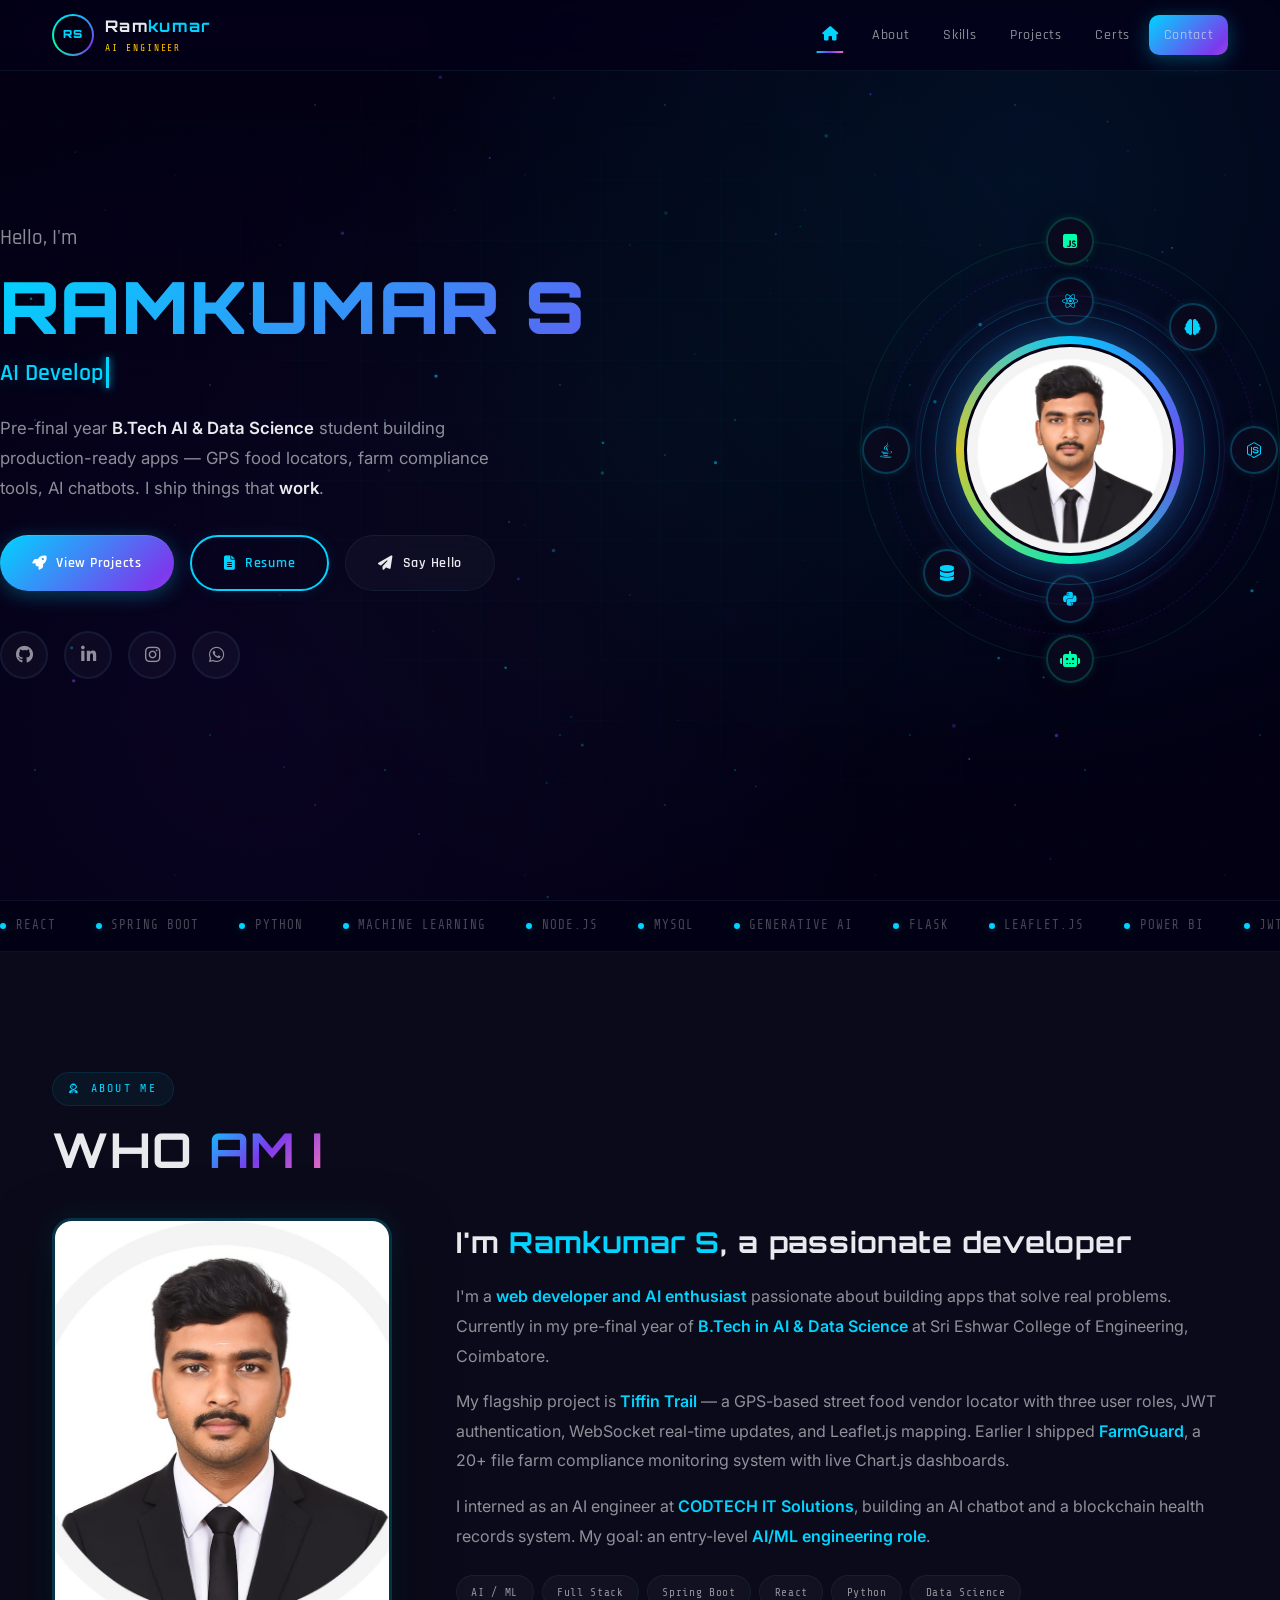
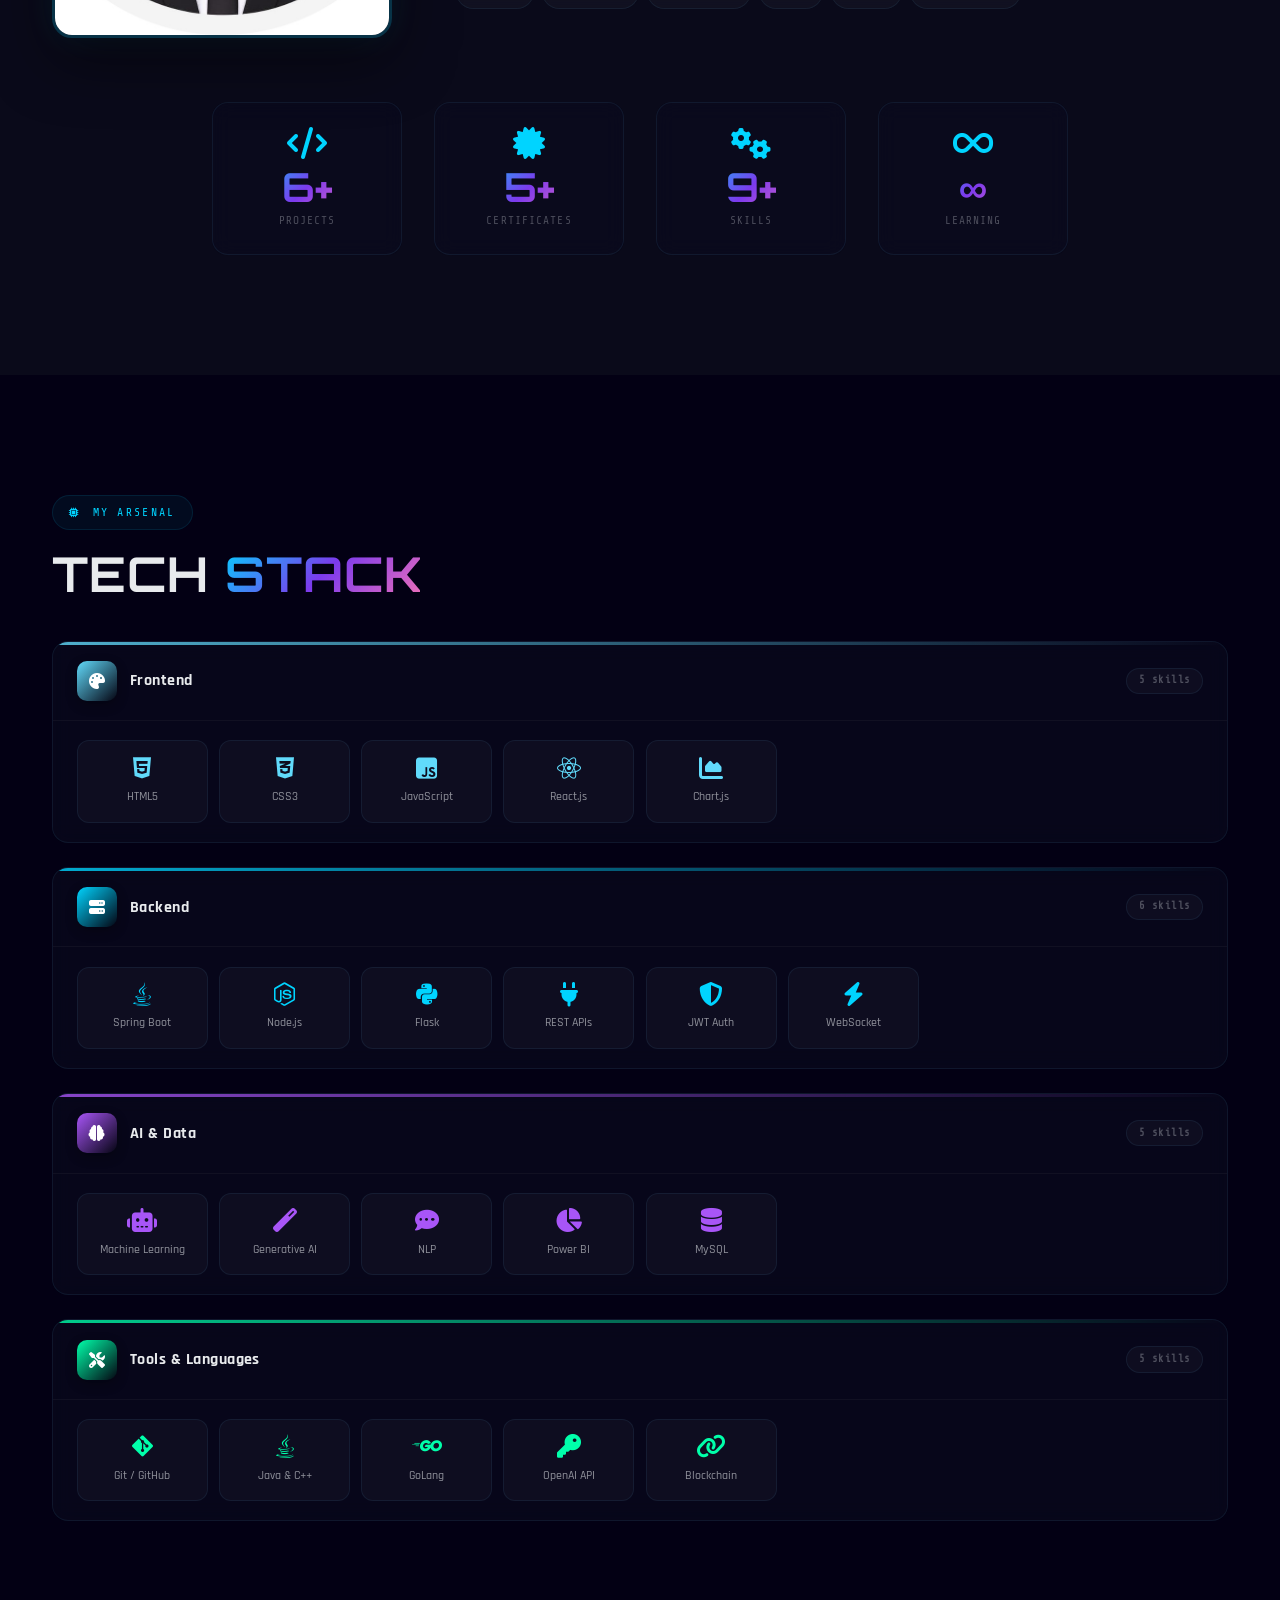
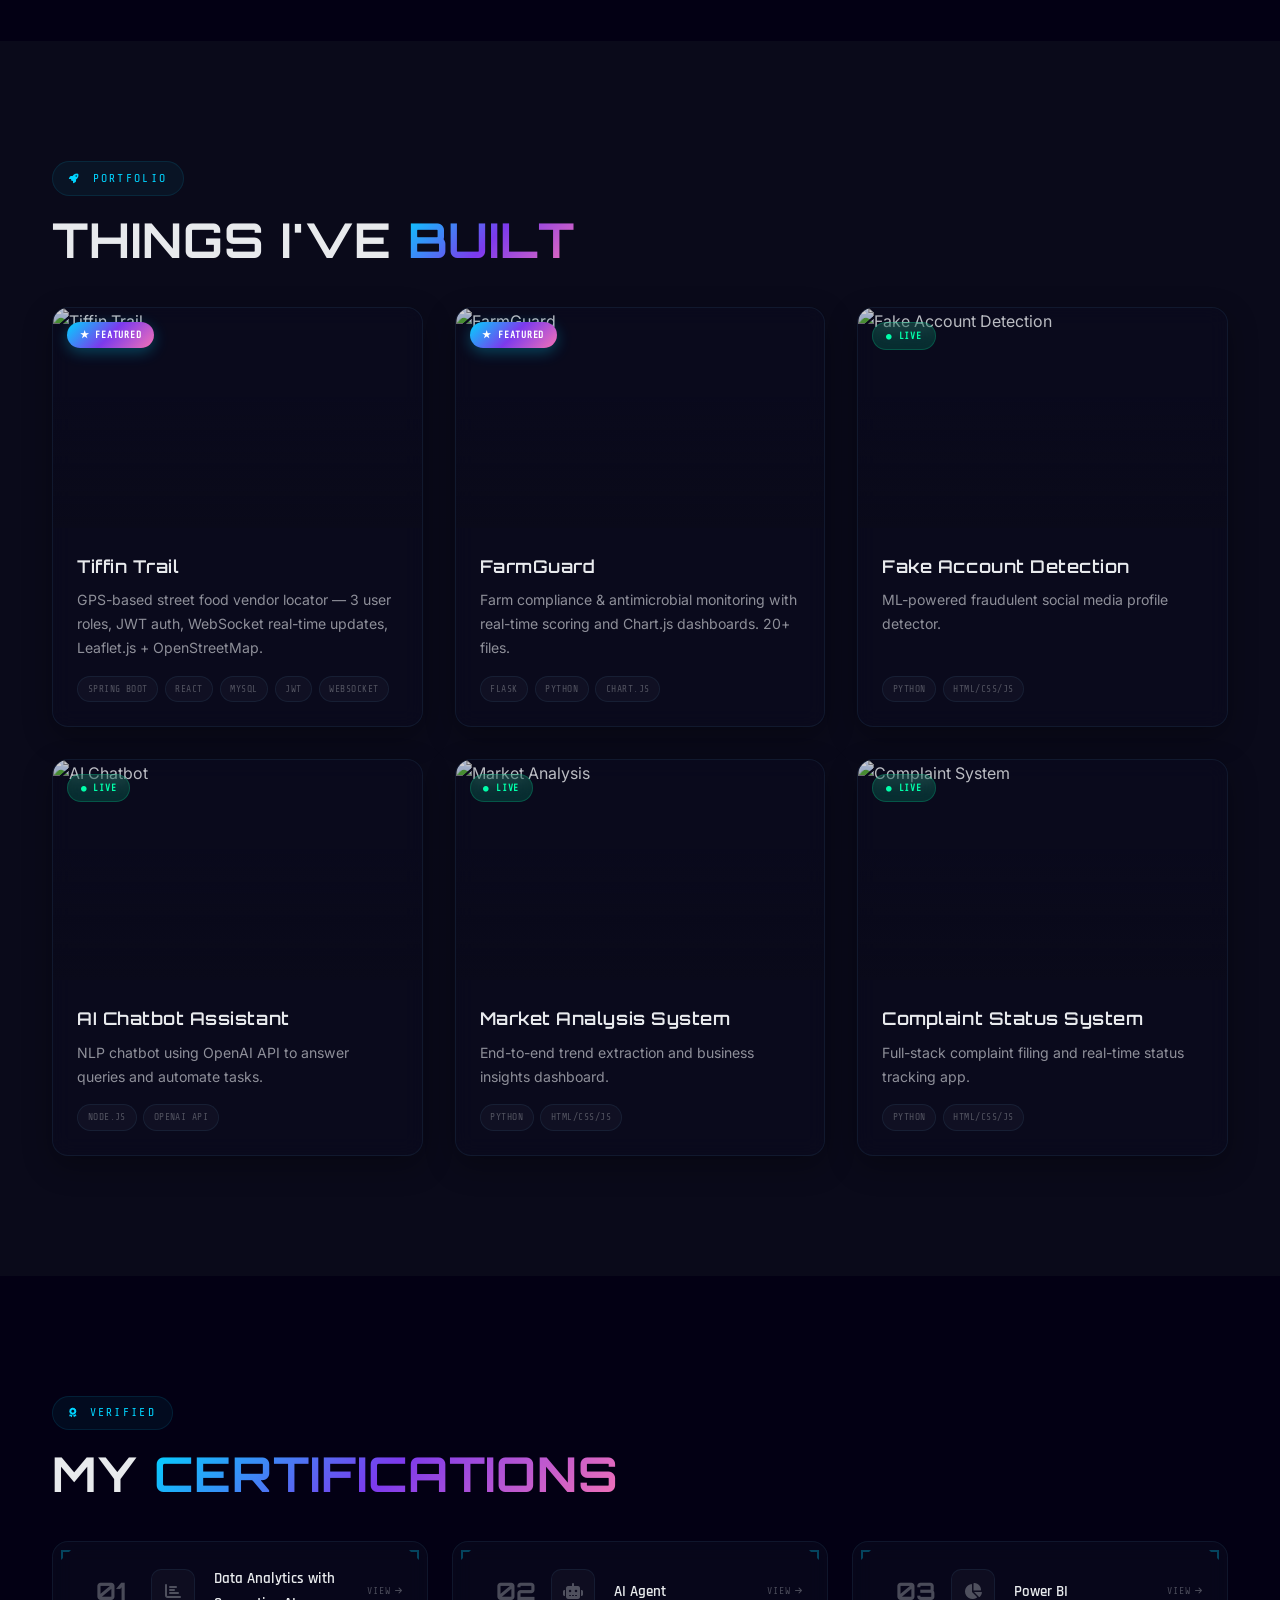
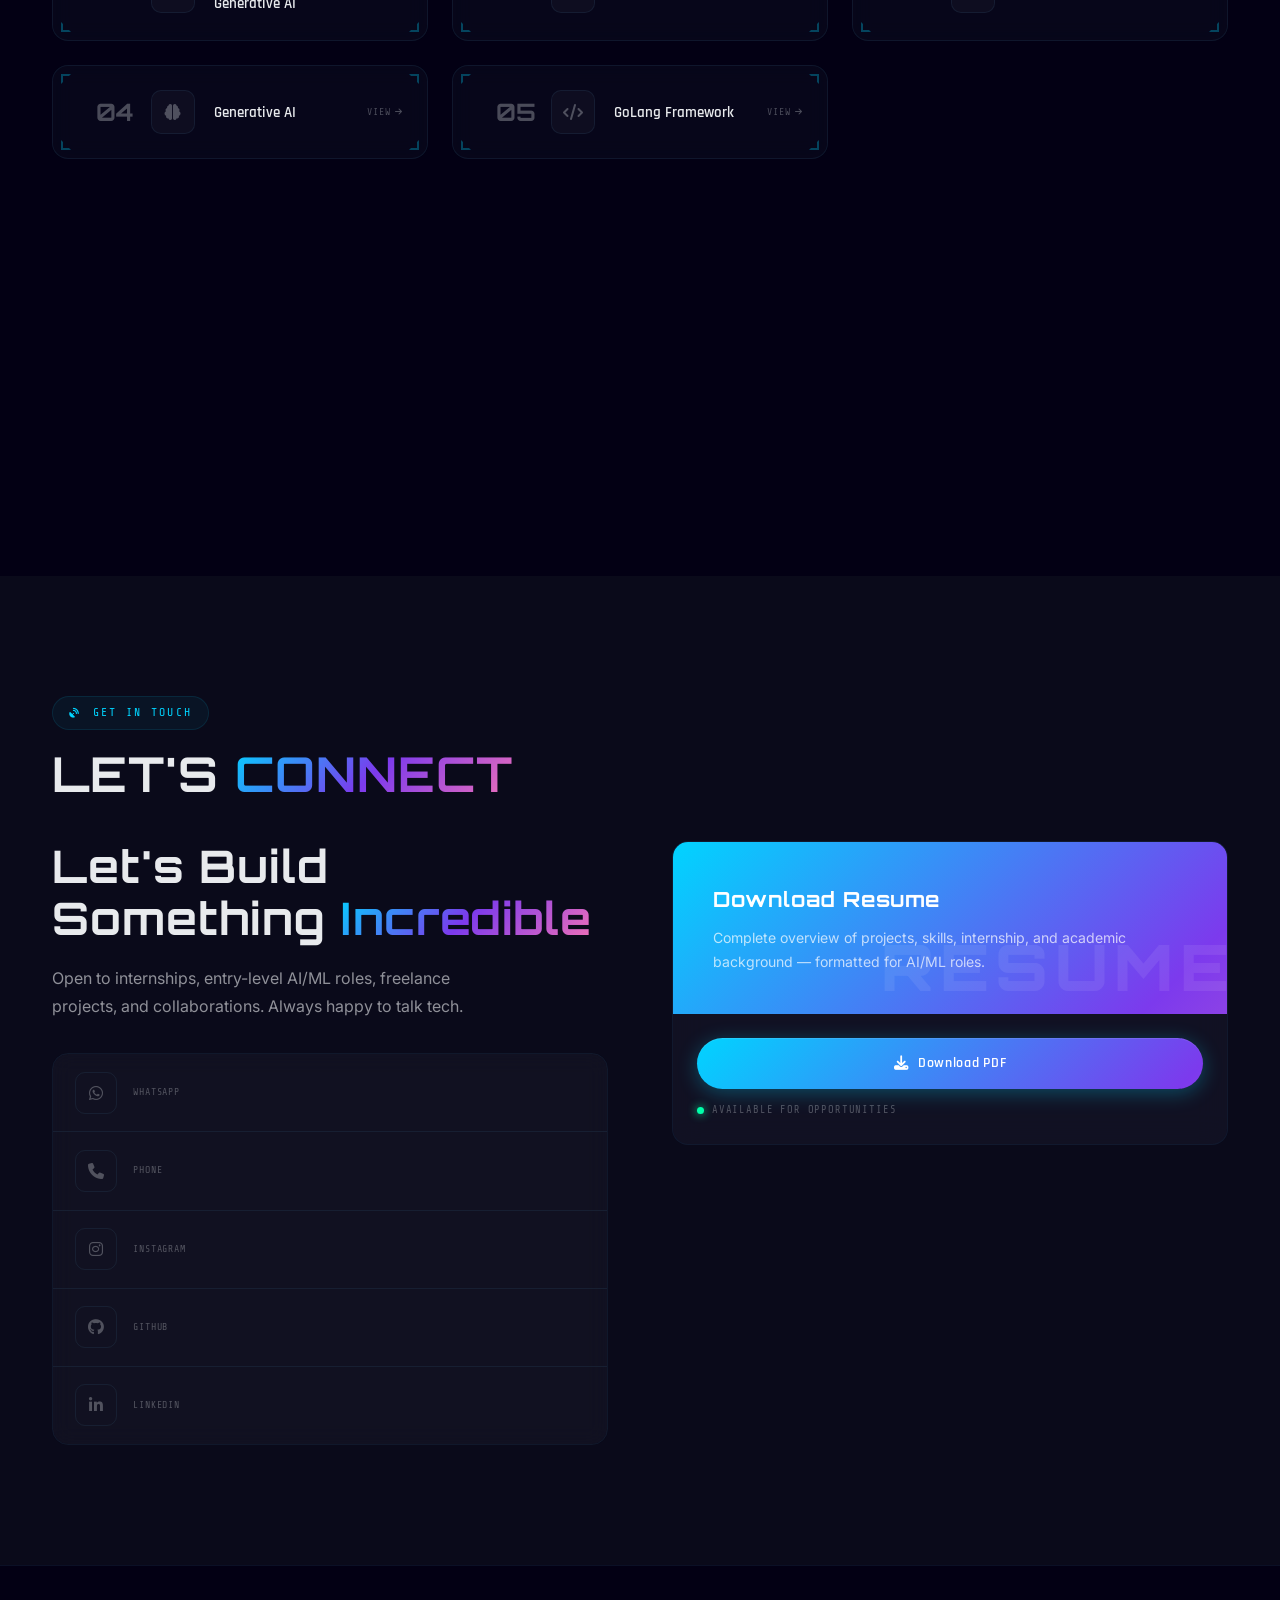
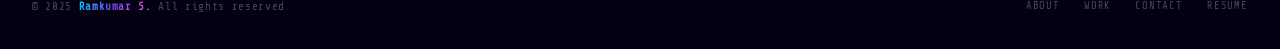
==== commit 6d924221: "Update index.html" ====
--- a/index.html
+++ b/index.html
@@ -936,7 +936,7 @@
           <img src="https://images.unsplash.com/photo-1565299624946-b28f40a0ae38?fit=crop&w=900&q=80" alt="Tiffin Trail">
           <div class="proj-overlay">
             <a href="https://github.com/RAMKUMARSUDHA" target="_blank" class="proj-overlay-link link-github"><i class="fab fa-github"></i> GitHub</a>
-            <a href="#" class="proj-overlay-link link-live"><i class="fas fa-external-link-alt"></i> Live Demo</a>
+            <a href="street-food-locator.netlify.app" class="proj-overlay-link link-live"><i class="fas fa-external-link-alt"></i> Live Demo</a>
           </div>
         </div>
         <div class="proj-body">
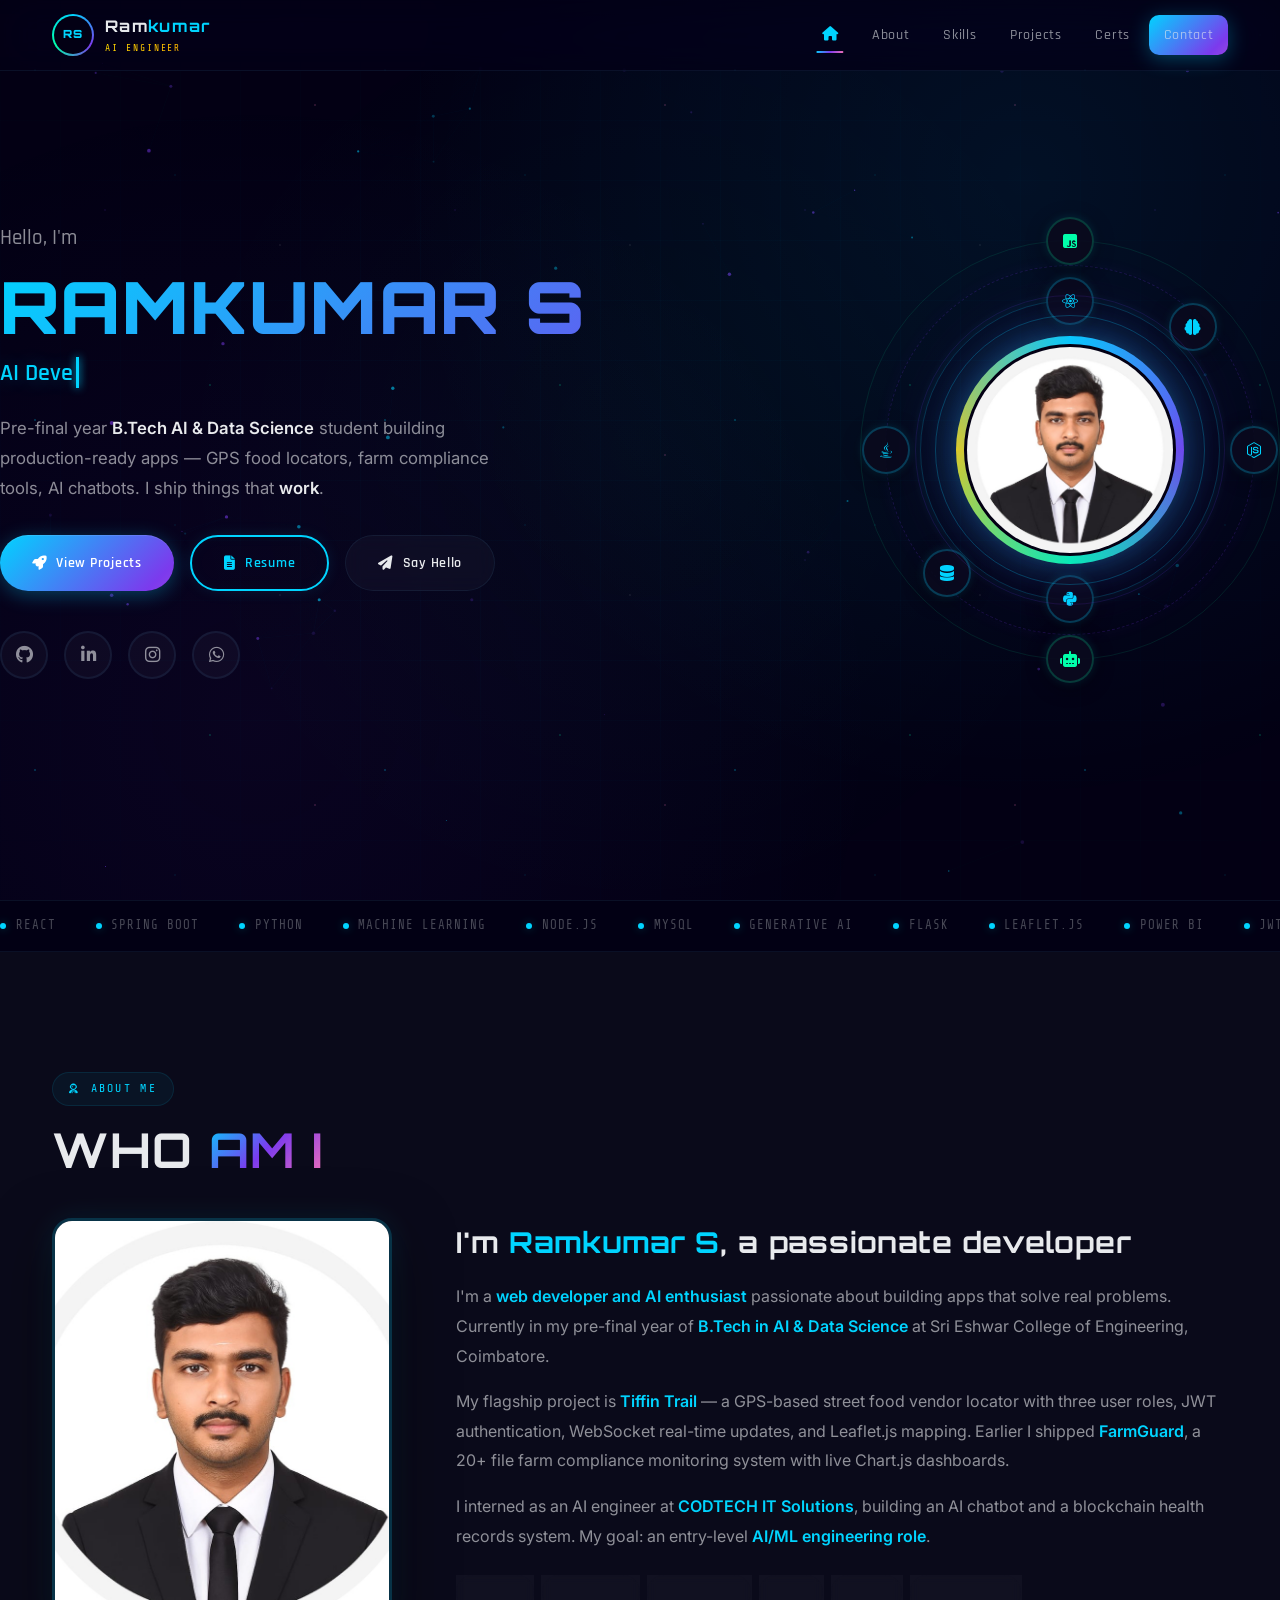
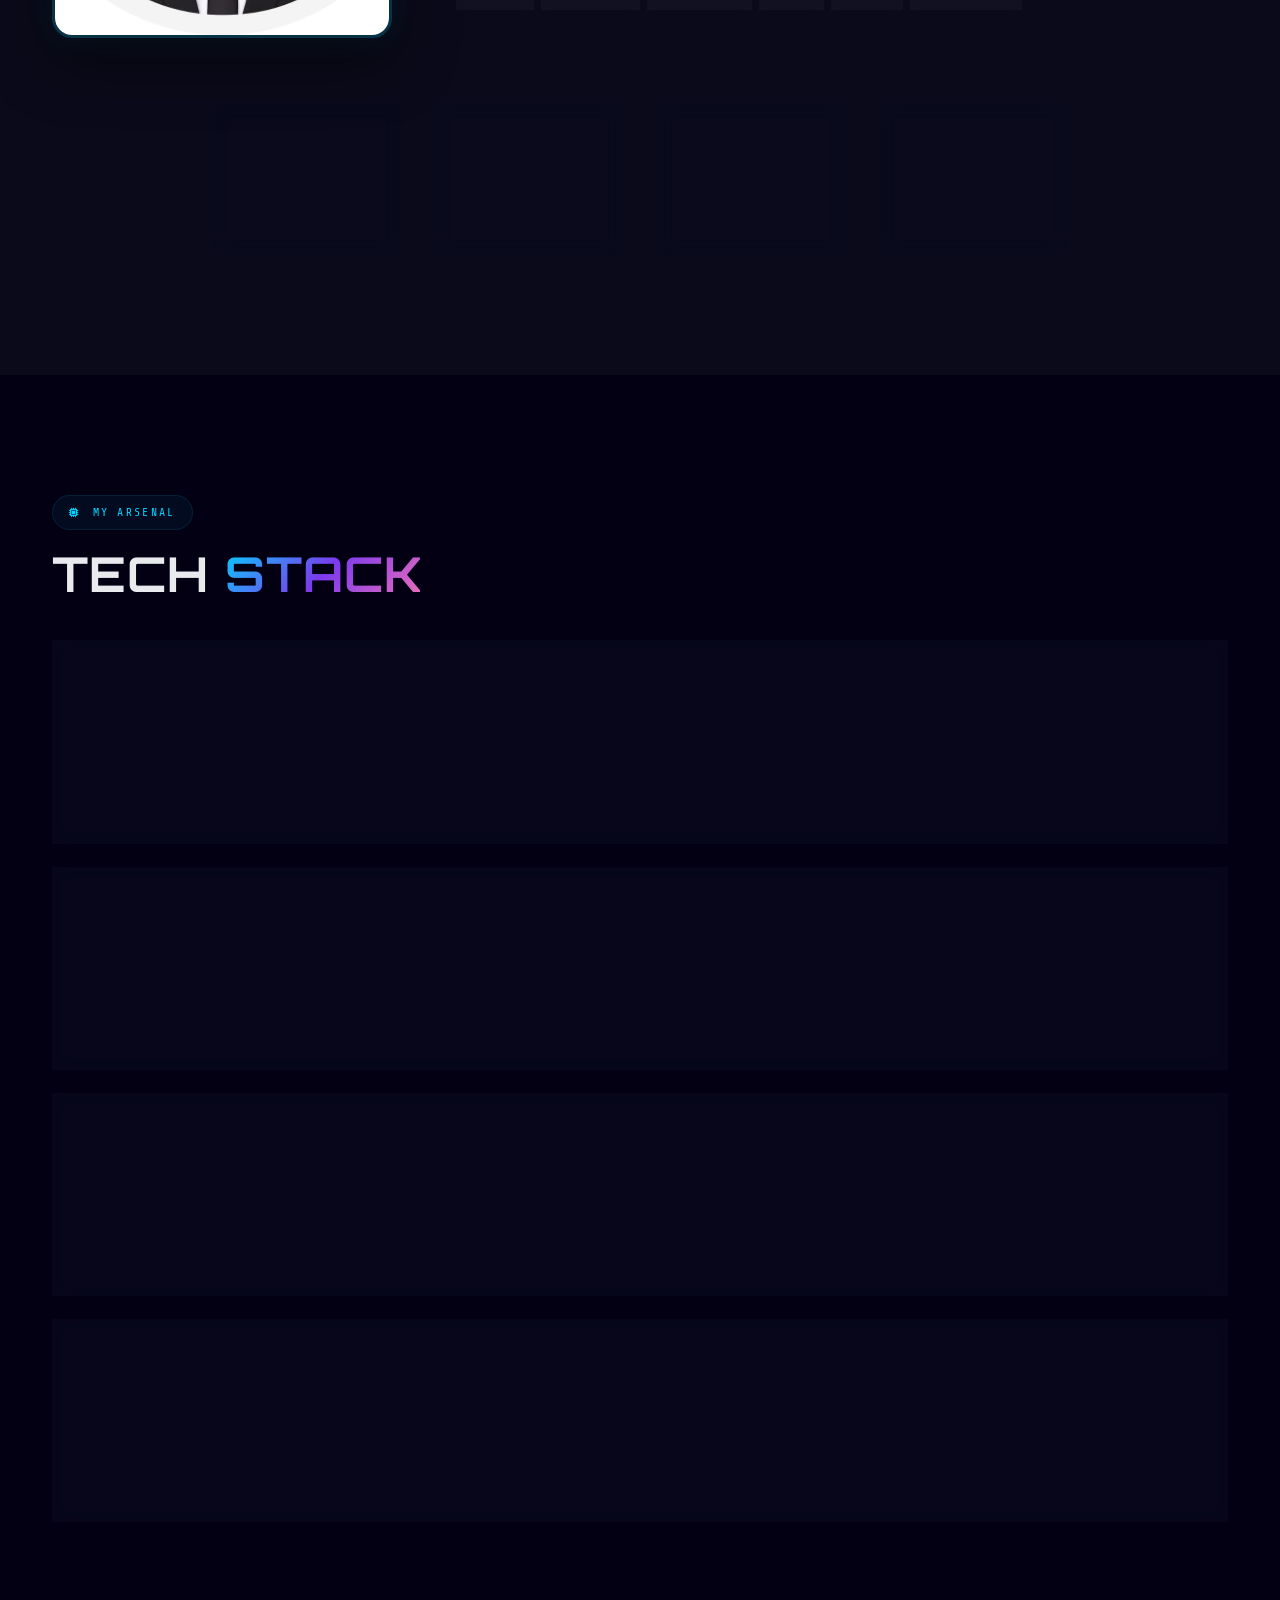
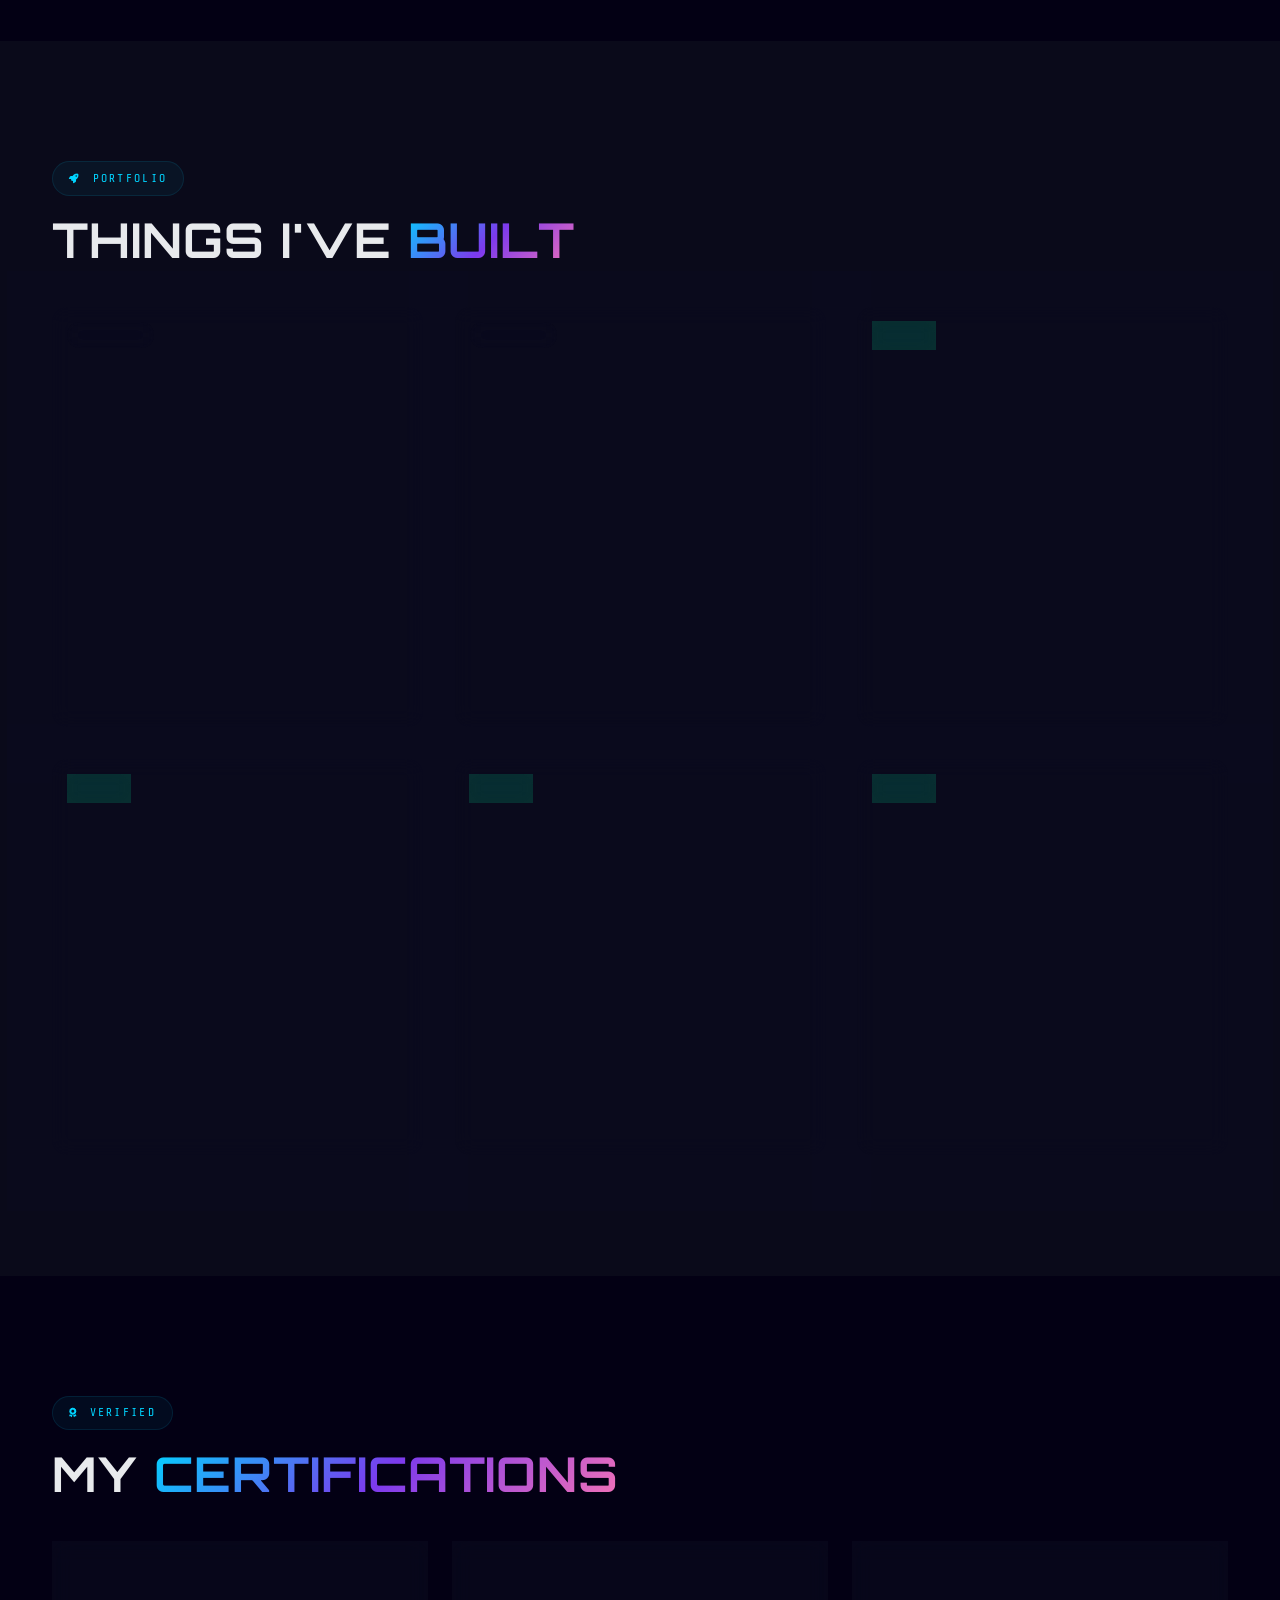
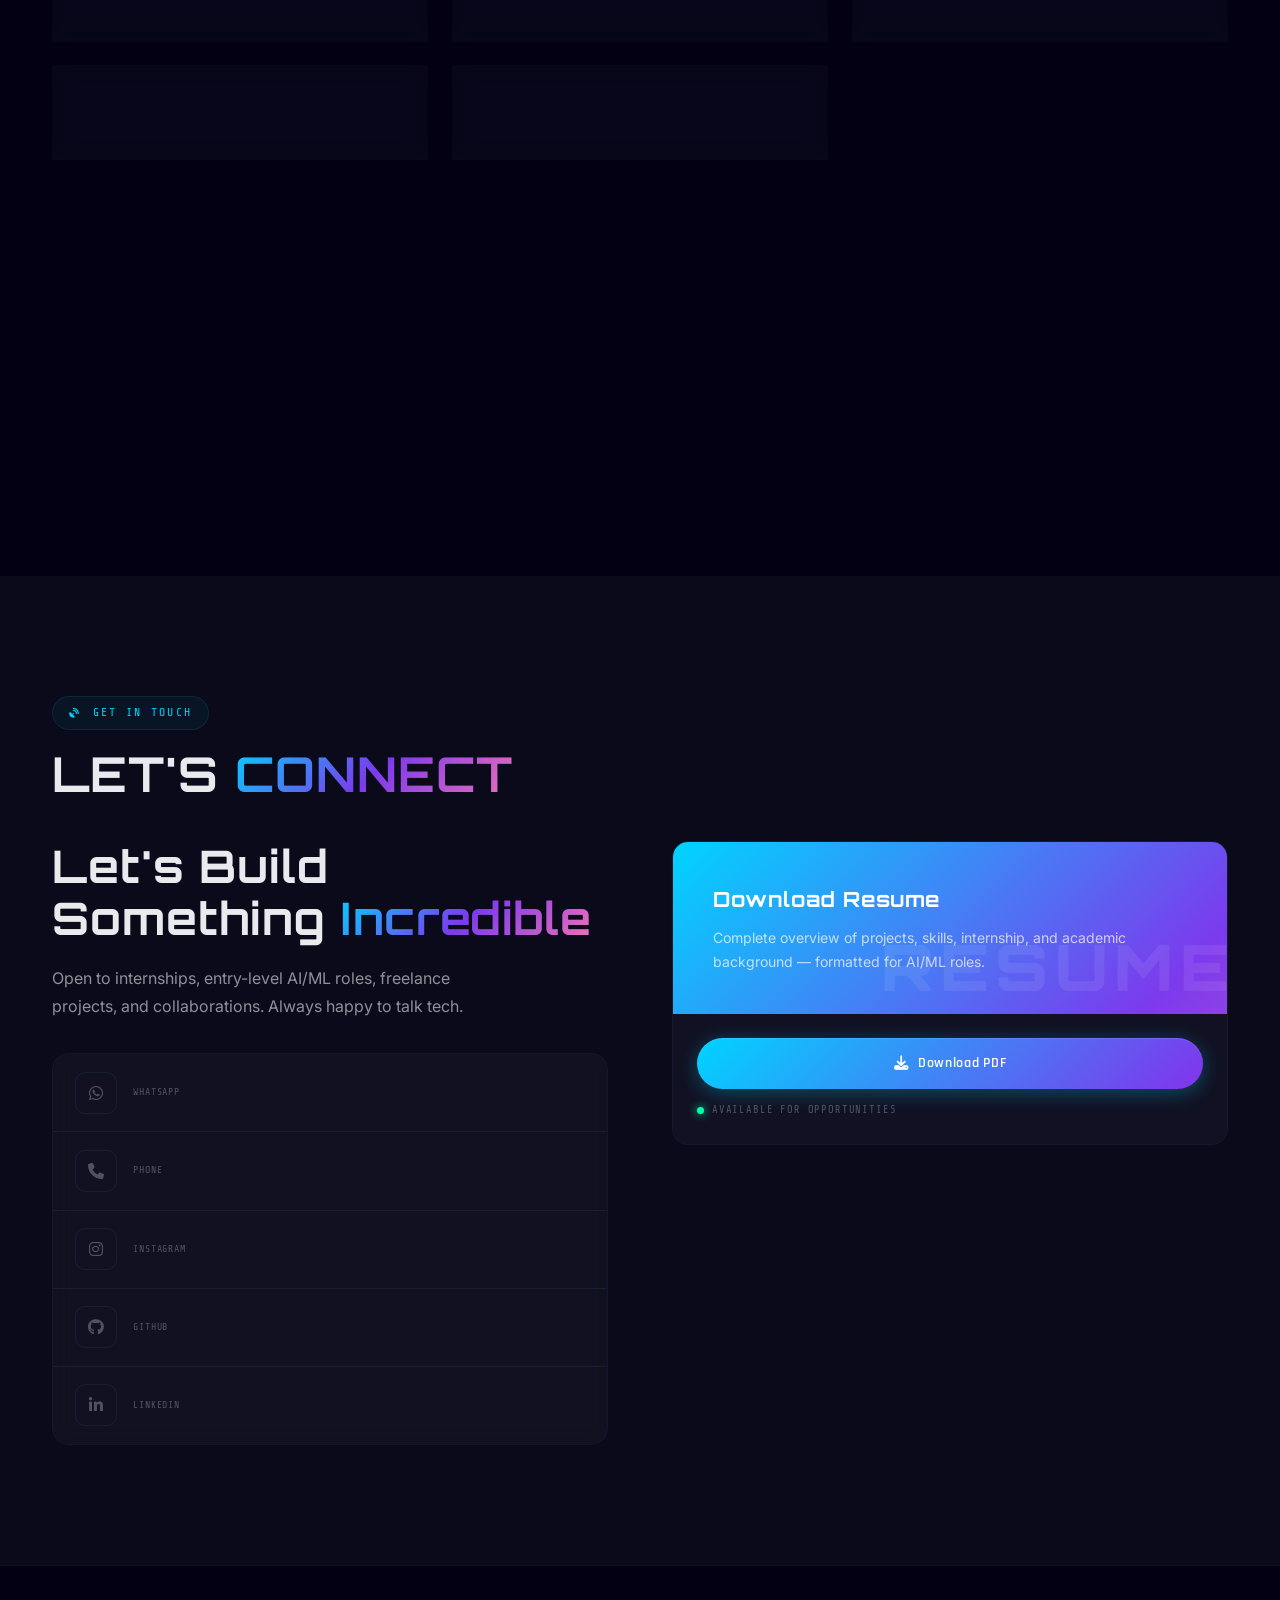
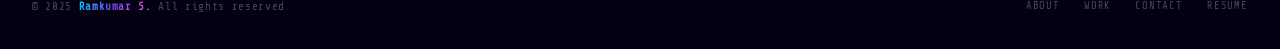
==== commit fa980890: "Update Live Demo link to point to login page" ====
--- a/index.html
+++ b/index.html
@@ -936,7 +936,7 @@
           <img src="https://images.unsplash.com/photo-1565299624946-b28f40a0ae38?fit=crop&w=900&q=80" alt="Tiffin Trail">
           <div class="proj-overlay">
             <a href="https://github.com/RAMKUMARSUDHA" target="_blank" class="proj-overlay-link link-github"><i class="fab fa-github"></i> GitHub</a>
-            <a href="street-food-locator.netlify.app" class="proj-overlay-link link-live"><i class="fas fa-external-link-alt"></i> Live Demo</a>
+            <a href="https://street-food-locator.netlify.app/login" class="proj-overlay-link link-live"><i class="fas fa-external-link-alt"></i> Live Demo</a>
           </div>
         </div>
         <div class="proj-body">
